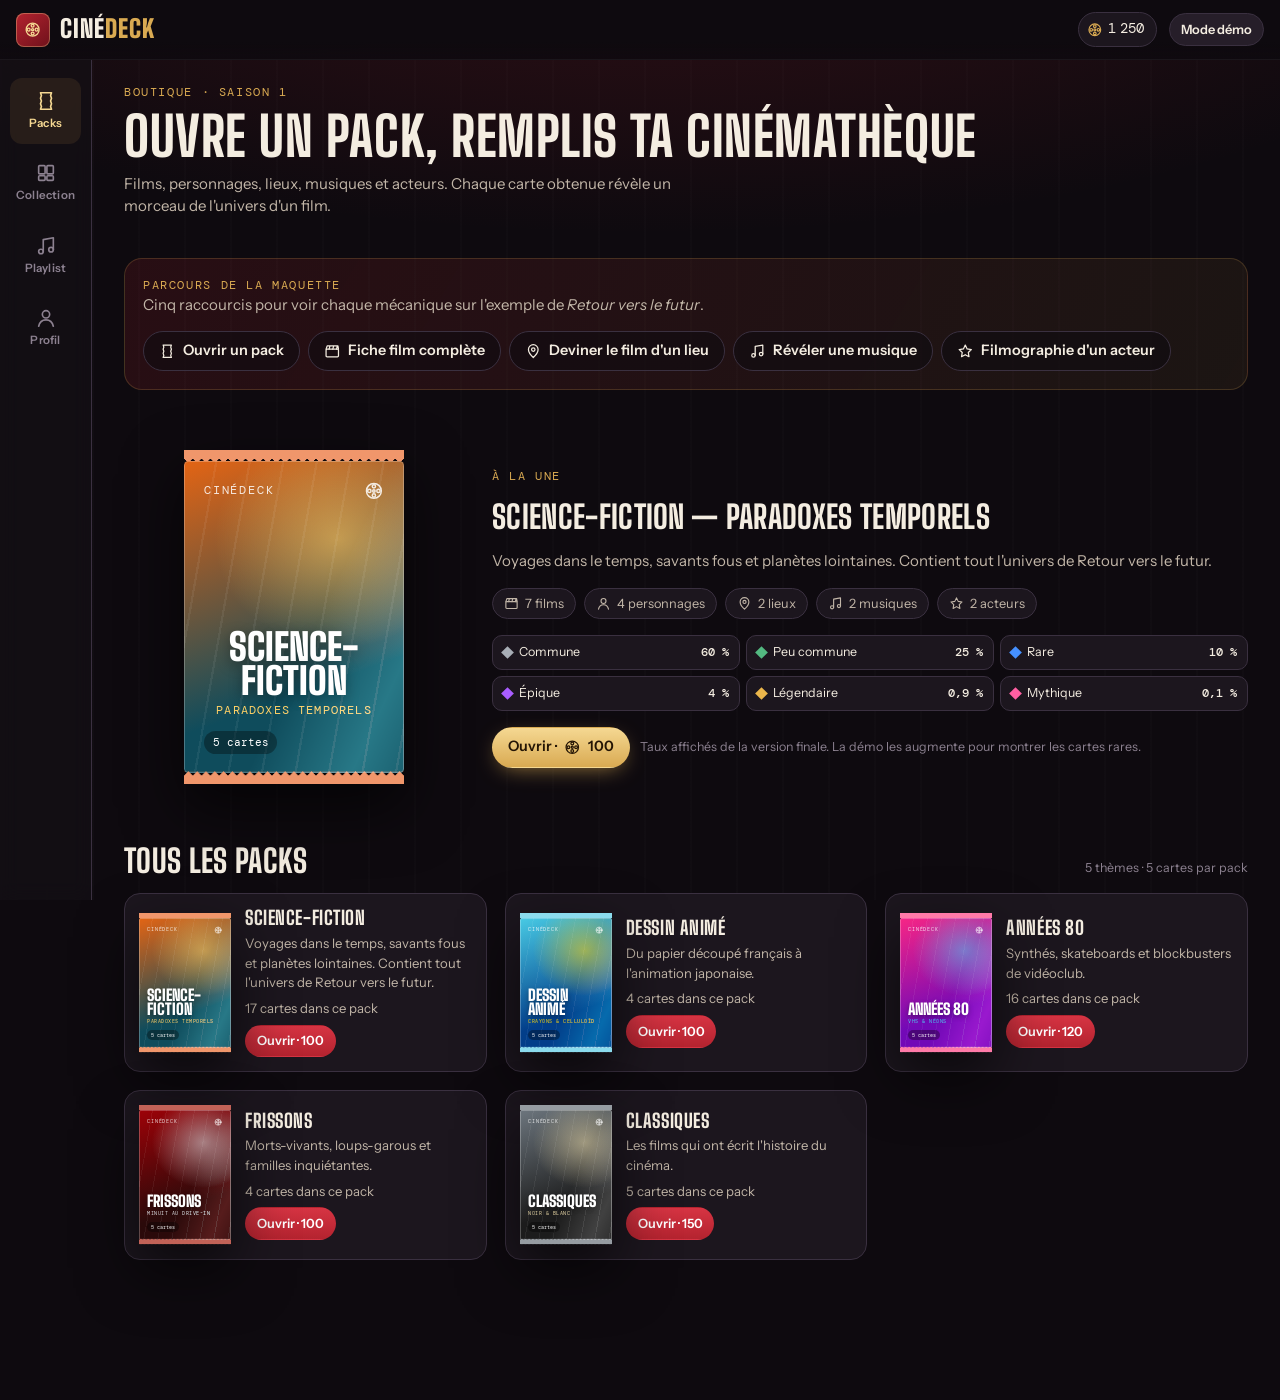
==== cinedeck/index.html @ 7def7ade "Ajoute la maquette CinéDeck (TCG cinéma) Prototype cliquable HTML/CSS/JS sans build dans cinedeck/ :" ====
<!DOCTYPE html>
<html lang="fr">
<head>
<meta charset="utf-8">
<meta name="viewport" content="width=device-width, initial-scale=1, viewport-fit=cover">
<title>CinéDeck</title>
<meta name="description" content="Maquette interactive d'un jeu de cartes à collectionner autour du cinéma.">
<link rel="preconnect" href="https://fonts.googleapis.com">
<link rel="preconnect" href="https://fonts.gstatic.com" crossorigin>
<link rel="stylesheet" href="https://fonts.googleapis.com/css2?family=Big+Shoulders+Display:wght@700;800;900&family=DM+Mono:wght@400;500&family=Instrument+Sans:wght@400;500;600;700&display=swap">
<link rel="stylesheet" href="styles.css">
</head>
<body>
<!--APP-->
<header class="topbar">
  <a class="logo" href="#packs" aria-label="CinéDeck, accueil">
    <span class="logo-mark"><svg class="ico" viewBox="0 0 24 24" aria-hidden="true"><circle cx="12" cy="12" r="9"/><circle cx="12" cy="12" r="1.5"/><circle cx="12" cy="6.5" r="2"/><circle cx="12" cy="17.5" r="2"/><circle cx="6.5" cy="12" r="2"/><circle cx="17.5" cy="12" r="2"/></svg></span>
    <span class="logo-text">Ciné<em>Deck</em></span>
  </a>
  <span class="coins" id="coins" title="Bobines (monnaie fictive)"></span>
  <button class="btn btn-sm" id="demo-open" type="button" aria-haspopup="dialog">Mode démo</button>
</header>

<nav class="nav" id="nav" aria-label="Navigation principale"></nav>

<main class="view" id="view"></main>

<div class="playerbar" id="playerbar" hidden></div>
<div class="sheet" id="sheet" role="dialog" aria-modal="true" aria-label="Détail de la carte" hidden></div>
<div class="stage" id="stage" role="dialog" aria-modal="true" aria-label="Ouverture de pack" hidden></div>
<aside class="demo" id="demo" role="dialog" aria-label="Mode démo" hidden></aside>
<div class="toasts" id="toasts" aria-live="polite"></div>
<!--/APP-->
<script src="data.js"></script>
<script src="app.js"></script>
</body>
</html>
---- cinedeck/styles.css ----
/* Layout: salle obscure — barre haute + navigation (onglets bas sur mobile, rail gauche sur desktop), cartes au format 5:7 */
:root {
  color-scheme: dark;
  /* Salle */
  --bg: #0e0a0f;
  --bg-2: #151016;
  --surface: #1c161e;
  --surface-2: #261e29;
  --line: #3a3040;
  --ink: #f4ede1;
  --ink-2: #c2b6a8;
  --ink-3: #8c8190;
  /* Rideau & laiton */
  --curtain: #b4232f;
  --curtain-2: #6e111b;
  --brass: #d9aa52;
  --brass-2: #f5d892;
  --ok: #5cc98a;
  --bad: #ff6b6b;
  /* Raretés */
  --r-common: #a8aeb6;
  --r-uncommon: #53b981;
  --r-rare: #4590ff;
  --r-epic: #a95dff;
  --r-legendary: #ebb64b;
  --r-mythic: #ff5fa2;
  /* Typo */
  --f-display: 'Big Shoulders Display', 'Arial Narrow', 'Roboto Condensed', sans-serif;
  --f-body: 'Instrument Sans', system-ui, -apple-system, 'Segoe UI', sans-serif;
  --f-mono: 'DM Mono', ui-monospace, 'SFMono-Regular', Menlo, monospace;
  /* Gabarit */
  --top-h: 60px;
  --nav-h: 64px;
  --rail-w: 92px;
  --gutter-l: max(16px, env(safe-area-inset-left, 0px));
  --gutter-r: max(16px, env(safe-area-inset-right, 0px));
}

* { box-sizing: border-box; }
[hidden] { display: none !important; }
html, body { min-height: 100%; }
body {
  margin: 0;
  background:
    radial-gradient(120% 60% at 50% -10%, rgba(180, 35, 47, .22), transparent 60%),
    repeating-linear-gradient(90deg, rgba(255, 255, 255, .012) 0 2px, transparent 2px 46px),
    var(--bg);
  background-attachment: fixed;
  color: var(--ink);
  font-family: var(--f-body);
  font-size: 15px;
  line-height: 1.5;
  -webkit-font-smoothing: antialiased;
}
body::before {
  content: ""; position: fixed; inset: 0 0 auto; height: env(safe-area-inset-top, 0px);
  z-index: 10; background: var(--bg);
}
body.no-scroll { overflow: hidden; }
button, input { font: inherit; color: inherit; }
button { cursor: pointer; }
a { color: var(--brass-2); }
:focus-visible { outline: 2px solid var(--brass); outline-offset: 3px; border-radius: 4px; }
h1, h2, h3 { font-family: var(--f-display); font-weight: 800; letter-spacing: .01em; line-height: 1.02; text-wrap: balance; margin: 0; text-transform: uppercase; }
h1 { font-size: clamp(2.1rem, 6vw, 3.4rem); }
h2 { font-size: clamp(1.5rem, 3.6vw, 2rem); }
h3 { font-size: 1.25rem; letter-spacing: .03em; }
p { margin: 0; }
.ico { width: 1.15em; height: 1.15em; fill: none; stroke: currentColor; stroke-width: 1.8; stroke-linecap: round; stroke-linejoin: round; flex: none; }
.eyebrow { font-family: var(--f-mono); font-size: .72rem; letter-spacing: .14em; text-transform: uppercase; color: var(--brass); }
.muted { color: var(--ink-2); }
.fine { font-size: .78rem; color: var(--ink-3); }
.sr-only { position: absolute; width: 1px; height: 1px; overflow: hidden; clip: rect(0 0 0 0); white-space: nowrap; }

/* ───────── Boutons ───────── */
.btn {
  display: inline-flex; align-items: center; justify-content: center; gap: .5em;
  border: 1px solid var(--line); background: var(--surface-2); color: var(--ink);
  padding: .6em 1.05em; border-radius: 999px; font-weight: 600; font-size: .9rem;
  text-decoration: none; transition: background .2s, border-color .2s, transform .15s;
}
.btn:hover { border-color: var(--ink-3); }
.btn:active { transform: scale(.97); }
.btn-primary {
  background: linear-gradient(180deg, var(--brass-2), var(--brass)); color: #241505; border-color: transparent;
  box-shadow: 0 6px 22px -8px rgba(217, 170, 82, .8);
}
.btn-primary:hover { border-color: transparent; filter: brightness(1.06); }
.btn-red { background: linear-gradient(180deg, #d63443, var(--curtain)); border-color: transparent; color: #fff; }
.btn-ghost { background: transparent; }
.btn-sm { font-size: .8rem; padding: .45em .85em; }
.btn[disabled] { opacity: .45; cursor: not-allowed; }
.icon-btn {
  width: 40px; height: 40px; border-radius: 50%; display: inline-grid; place-items: center;
  border: 1px solid var(--line); background: var(--surface); color: var(--ink);
}

/* ───────── Barre haute ───────── */
.topbar {
  position: sticky; top: env(safe-area-inset-top, 0px); z-index: 20;
  height: var(--top-h); display: flex; align-items: center; gap: 12px;
  padding-left: var(--gutter-l); padding-right: var(--gutter-r);
  background: linear-gradient(180deg, var(--bg) 70%, rgba(14, 10, 15, .85));
  border-bottom: 1px solid rgba(255, 255, 255, .05);
  backdrop-filter: blur(8px);
}
.logo { display: flex; align-items: center; gap: 10px; text-decoration: none; color: var(--ink); margin-right: auto; }
.logo-mark {
  width: 34px; height: 34px; border-radius: 8px; display: grid; place-items: center;
  background: linear-gradient(140deg, var(--curtain), var(--curtain-2)); color: var(--brass-2);
  box-shadow: inset 0 0 0 1px rgba(245, 216, 146, .35);
}
.logo-text { font-family: var(--f-display); font-weight: 900; font-size: 1.55rem; letter-spacing: .04em; text-transform: uppercase; line-height: 1; }
.logo-text em { font-style: normal; color: var(--brass); }
.coins {
  display: inline-flex; align-items: center; gap: 6px; padding: 6px 12px 6px 8px; border-radius: 999px;
  background: var(--surface); border: 1px solid var(--line); font-family: var(--f-mono); font-size: .85rem;
  font-variant-numeric: tabular-nums;
}
.coins .ico { color: var(--brass); }

/* ───────── Navigation ───────── */
.nav {
  position: fixed; z-index: 25; left: 0; right: 0; bottom: 0;
  display: flex; justify-content: space-around;
  padding: 6px var(--gutter-r) calc(6px + env(safe-area-inset-bottom, 0px)) var(--gutter-l);
  background: rgba(21, 16, 22, .94); border-top: 1px solid var(--line); backdrop-filter: blur(10px);
}
.nav a {
  flex: 1; max-width: 120px; display: flex; flex-direction: column; align-items: center; gap: 3px;
  padding: 6px 4px; border-radius: 12px; text-decoration: none; color: var(--ink-3);
  font-size: .72rem; font-weight: 600; letter-spacing: .02em;
}
.nav a .ico { width: 22px; height: 22px; }
.nav a[aria-current="page"] { color: var(--brass-2); background: rgba(217, 170, 82, .1); }

/* ───────── Vue principale ───────── */
.view {
  padding-left: var(--gutter-l); padding-right: var(--gutter-r);
  padding-block: 24px calc(var(--nav-h) + 110px + env(safe-area-inset-bottom, 0px));
  max-width: 1240px; margin: 0 auto;
  display: flex; flex-direction: column; gap: 40px;
}
.screen-head { display: flex; flex-direction: column; gap: 8px; }
.screen-head p.lead { color: var(--ink-2); max-width: 60ch; }
.section { display: flex; flex-direction: column; gap: 16px; }
.section-head { display: flex; align-items: end; justify-content: space-between; gap: 12px; flex-wrap: wrap; }

@media (min-width: 900px) {
  .nav {
    top: calc(var(--top-h) + env(safe-area-inset-top, 0px)); bottom: 0; right: auto; width: var(--rail-w);
    flex-direction: column; justify-content: flex-start; gap: 6px; padding: 18px 10px;
    border-top: 0; border-right: 1px solid var(--line); background: rgba(21, 16, 22, .7);
  }
  .nav a { flex: none; max-width: none; padding: 12px 4px; }
  .view, .playerbar { margin-left: calc(var(--rail-w) + 0px); }
  .view { padding-left: max(32px, env(safe-area-inset-left, 0px)); padding-right: max(32px, env(safe-area-inset-right, 0px)); padding-bottom: 140px; }
  .view { max-width: calc(1240px + var(--rail-w)); margin-right: auto; }
}

/* ───────── Carte TCG ───────── */
.card {
  --rc: var(--r-common);
  --a1: #444; --a2: #111; --a3: #888;
  position: relative; display: block; width: 100%; aspect-ratio: 5 / 7; max-width: 100%;
  container-type: inline-size;
  padding: 0; border: 0; border-radius: 7% / 5%; text-align: left; color: var(--ink); font-family: var(--f-body);
  background:
    linear-gradient(150deg, color-mix(in oklab, var(--rc) 70%, white) 0%, var(--rc) 28%, color-mix(in oklab, var(--rc) 50%, black) 62%, color-mix(in oklab, var(--rc) 85%, white) 100%);
  box-shadow: 0 1px 0 rgba(255, 255, 255, .25) inset, 0 14px 30px -14px rgba(0, 0, 0, .9);
  transition: transform .25s cubic-bezier(.2, .8, .2, 1), box-shadow .25s;
  transform-style: preserve-3d;
  -webkit-tap-highlight-color: transparent;
}
button.card:hover { transform: translateY(-4px) rotate(-.6deg); box-shadow: 0 1px 0 rgba(255, 255, 255, .25) inset, 0 22px 40px -16px color-mix(in oklab, var(--rc) 55%, black); }
.r-common { --rc: var(--r-common); }
.r-uncommon { --rc: var(--r-uncommon); }
.r-rare { --rc: var(--r-rare); }
.r-epic { --rc: var(--r-epic); }
.r-legendary { --rc: var(--r-legendary); }
.r-mythic { --rc: var(--r-mythic); }

.card-frame {
  position: absolute; inset: 3cqi; border-radius: 4cqi; overflow: hidden;
  display: flex; flex-direction: column;
  background: linear-gradient(180deg, #1a141c, #0f0b10);
  box-shadow: inset 0 0 0 1px rgba(0, 0, 0, .6);
}
.card-top { display: flex; align-items: center; justify-content: space-between; gap: 2cqi; padding: 3.6cqi 4.5cqi 3cqi; }
.card-type {
  display: inline-flex; align-items: center; gap: 1.6cqi; font-family: var(--f-mono); font-size: 5.2cqi;
  text-transform: uppercase; letter-spacing: .1em; color: var(--ink-2);
}
.card-type .ico { width: 6.6cqi; height: 6.6cqi; color: var(--rc); }
.gems { display: inline-flex; gap: 1.2cqi; }
.gems i { width: 3.2cqi; height: 3.2cqi; transform: rotate(45deg); background: var(--rc); box-shadow: 0 0 2cqi color-mix(in oklab, var(--rc) 70%, transparent); }
.r-mythic .gems i { background: conic-gradient(from 0deg, #ff5fa2, #ffd166, #5cf2c4, #6aa6ff, #c77dff, #ff5fa2); }
.card-art {
  position: relative; flex: 1; min-height: 0; margin: 0 3.4cqi; border-radius: 2.6cqi; overflow: hidden;
  background:
    radial-gradient(90% 70% at 72% 18%, color-mix(in oklab, var(--a3) 65%, transparent), transparent 60%),
    linear-gradient(165deg, var(--a1), var(--a2) 78%);
  box-shadow: inset 0 0 0 1px rgba(255, 255, 255, .12), inset 0 -20cqi 18cqi -10cqi rgba(0, 0, 0, .55);
}
.card-name {
  font-family: var(--f-display); font-weight: 800; text-transform: uppercase; letter-spacing: .01em;
  font-size: 9.6cqi; line-height: .98; padding: 3.6cqi 4.5cqi 0;
  display: -webkit-box; -webkit-line-clamp: 2; -webkit-box-orient: vertical; overflow: hidden; text-wrap: balance;
}
.card-sub { font-size: 5cqi; color: var(--ink-2); padding: 1.2cqi 4.5cqi 0; white-space: nowrap; overflow: hidden; text-overflow: ellipsis; }
.card-foot {
  display: flex; justify-content: space-between; gap: 2cqi; margin-top: 2.6cqi; padding: 2.4cqi 4.5cqi 3.4cqi;
  border-top: 1px solid rgba(255, 255, 255, .08);
  font-family: var(--f-mono); font-size: 4.3cqi; color: var(--ink-3); letter-spacing: .06em; text-transform: uppercase;
}
.card-foot b { color: var(--rc); font-weight: 500; }

/* Motifs d'illustration (générés, sans visuel sous droits) */
.card-art > * { position: absolute; }
.art-film .sun { left: 50%; top: 58%; width: 62cqi; height: 62cqi; transform: translate(-50%, -50%); border-radius: 50%;
  background: repeating-linear-gradient(180deg, var(--a3) 0 5cqi, transparent 5cqi 6.6cqi), var(--a3);
  -webkit-mask: linear-gradient(180deg, #000 45%, transparent 46%, transparent 50%, #000 51%, #000 60%, transparent 61%, transparent 65%, #000 66%);
          mask: linear-gradient(180deg, #000 45%, transparent 46%, transparent 50%, #000 51%, #000 60%, transparent 61%, transparent 65%, #000 66%);
  opacity: .9; filter: drop-shadow(0 0 6cqi var(--a3)); }
.art-film .grid { left: -20%; right: -20%; bottom: 0; height: 36%;
  background: repeating-linear-gradient(90deg, color-mix(in oklab, var(--a3) 70%, transparent) 0 .5cqi, transparent .5cqi 9cqi),
              repeating-linear-gradient(180deg, color-mix(in oklab, var(--a3) 70%, transparent) 0 .5cqi, transparent .5cqi 5cqi),
              linear-gradient(180deg, color-mix(in oklab, var(--a2) 60%, black), var(--a2));
  transform: perspective(40cqi) rotateX(55deg); transform-origin: bottom; }
.art-year { left: 4cqi; top: 3cqi; font-family: var(--f-display); font-weight: 900; font-size: 15cqi; line-height: 1;
  color: transparent; -webkit-text-stroke: .5cqi rgba(255, 255, 255, .7); letter-spacing: .04em; }
.art-character .sil { left: 50%; bottom: -2%; width: 86%; transform: translateX(-50%); fill: color-mix(in oklab, var(--a2) 70%, black); filter: drop-shadow(0 0 4cqi color-mix(in oklab, var(--a1) 80%, transparent)); }
.art-initials { left: 4cqi; top: 2cqi; font-family: var(--f-display); font-weight: 900; font-size: 22cqi; line-height: 1; color: color-mix(in oklab, var(--a3) 85%, transparent); letter-spacing: -.02em; }
.art-location .moon { right: 9cqi; top: 9cqi; width: 18cqi; height: 18cqi; border-radius: 50%; background: var(--a3); box-shadow: 0 0 10cqi var(--a3); }
.art-location .skyline { left: 0; right: 0; bottom: 0; height: 58%; background: color-mix(in oklab, var(--a2) 80%, black);
  clip-path: polygon(0 100%, 0 62%, 9% 62%, 9% 48%, 17% 48%, 17% 66%, 26% 66%, 26% 40%, 31% 40%, 31% 30%, 36% 18%, 41% 30%, 41% 40%, 46% 40%, 46% 58%, 55% 58%, 55% 44%, 66% 44%, 66% 64%, 74% 64%, 74% 52%, 84% 52%, 84% 70%, 92% 70%, 92% 56%, 100% 56%, 100% 100%); }
.art-location .skyline::after { content: ""; position: absolute; left: 33.5%; top: 28%; width: 5cqi; height: 5cqi; border-radius: 50%; background: var(--a3); box-shadow: 0 0 4cqi var(--a3); }
.art-coords { left: 4cqi; top: 3.5cqi; font-family: var(--f-mono); font-size: 4.2cqi; letter-spacing: .08em; color: rgba(255, 255, 255, .78); }
.art-music .vinyl { left: 50%; top: 52%; width: 76cqi; height: 76cqi; transform: translate(-50%, -50%); border-radius: 50%;
  background: radial-gradient(circle, var(--a3) 0 16%, #111 16.5% 18%, transparent 18.5%),
              repeating-radial-gradient(circle, #121014 0 1.1cqi, #1f1b22 1.2cqi 1.6cqi);
  box-shadow: 0 0 0 1cqi rgba(0, 0, 0, .5), 0 4cqi 12cqi rgba(0, 0, 0, .6); }
.art-music .vinyl::after { content: ""; position: absolute; inset: 0; border-radius: 50%; background: conic-gradient(from 20deg, transparent 0 10%, rgba(255, 255, 255, .16) 14%, transparent 20% 60%, rgba(255, 255, 255, .1) 64%, transparent 70%); }
.is-playing .art-music .vinyl, .vinyl.spin { animation: spin 3.2s linear infinite; }
.art-actor .spot { left: 50%; top: -10%; width: 120%; height: 120%; transform: translateX(-50%);
  background: conic-gradient(from 160deg at 50% 0%, transparent 0 8deg, color-mix(in oklab, var(--a3) 45%, transparent) 14deg 26deg, transparent 32deg); filter: blur(1cqi); }
.art-actor .art-initials { left: auto; right: 4cqi; top: auto; bottom: 1cqi; font-size: 30cqi; }
.art-actor .star { left: 6cqi; bottom: 7cqi; width: 22cqi; height: 22cqi; color: var(--a3); fill: var(--a3); stroke: none; filter: drop-shadow(0 0 4cqi var(--a3)); }

/* Effets de rareté */
.holo { position: absolute; inset: 0; border-radius: inherit; pointer-events: none; mix-blend-mode: color-dodge; opacity: 0; transition: opacity .3s; }
.r-rare .holo { opacity: .35; background: linear-gradient(115deg, transparent 35%, rgba(255, 255, 255, .45) calc(var(--mx, 50%) - 5%), transparent 65%); }
.r-epic .holo { opacity: .5; background: linear-gradient(115deg, transparent 30%, rgba(214, 170, 255, .7) 48%, transparent 64%); background-size: 260% 100%; animation: sweep 4.5s ease-in-out infinite; }
.r-legendary .holo {
  opacity: .55;
  background:
    radial-gradient(circle at var(--mx, 30%) var(--my, 20%), rgba(255, 240, 200, .75), transparent 38%),
    linear-gradient(115deg, transparent 30%, rgba(255, 215, 120, .65) 48%, transparent 62%);
  background-size: 100% 100%, 260% 100%; animation: sweep 5s ease-in-out infinite;
}
.r-mythic .holo {
  opacity: .55;
  background:
    repeating-linear-gradient(120deg, #ff5fa2 0%, #ffd166 8%, #5cf2c4 16%, #6aa6ff 24%, #c77dff 32%, #ff5fa2 40%),
    radial-gradient(circle at var(--mx, 50%) var(--my, 50%), rgba(255, 255, 255, .7), transparent 45%);
  background-size: 300% 300%, 100% 100%; background-blend-mode: overlay;
  animation: prism 6s linear infinite;
}
.r-mythic { background: conic-gradient(from var(--ang, 0deg), #ff5fa2, #ffd166, #5cf2c4, #6aa6ff, #c77dff, #ff5fa2); animation: ang 6s linear infinite; }
@property --ang { syntax: '<angle>'; initial-value: 0deg; inherits: false; }
@keyframes ang { to { --ang: 360deg; } }
@keyframes sweep { 0%, 100% { background-position: 0 0, 100% 0; } 50% { background-position: 0 0, 0% 0; } }
@keyframes prism { to { background-position: 300% 300%, 0 0; } }
@keyframes spin { to { transform: translate(-50%, -50%) rotate(360deg); } }

/* États : découverte (grisée) */
.card.is-discovered { filter: grayscale(1) brightness(.72) contrast(.95); }
.card.is-discovered .holo { display: none; }
.card .badge-disc, .card .badge-new {
  position: absolute; left: 50%; top: -2.5cqi; transform: translateX(-50%); z-index: 2;
  font-family: var(--f-mono); font-size: 4.6cqi; letter-spacing: .1em; text-transform: uppercase; white-space: nowrap;
  padding: 1cqi 3cqi; border-radius: 99px; background: #e9e3da; color: #1a1418; filter: none;
}
.card .badge-new { background: var(--curtain); color: #fff; animation: pop .5s cubic-bezier(.2, 1.6, .4, 1) both; }

/* États : inconnue (noire) */
.card.is-unknown {
  background: linear-gradient(160deg, #19141b, #0a080b);
  box-shadow: inset 0 0 0 1px rgba(255, 255, 255, .07), 0 10px 24px -14px #000;
  display: grid; place-items: center; align-content: center; gap: 2cqi; color: var(--ink-3);
}
.card.is-unknown::before { content: ""; position: absolute; inset: 3cqi; border-radius: 4cqi; border: 1px dashed rgba(255, 255, 255, .1); }
.unk-ico .ico { width: 16cqi; height: 16cqi; opacity: .45; }
.unk-q { font-family: var(--f-display); font-weight: 900; font-size: 34cqi; line-height: .8; color: #2b232e; text-shadow: 0 1px 0 rgba(255, 255, 255, .05); }
.unk-label { font-family: var(--f-mono); font-size: 5.4cqi; letter-spacing: .14em; text-transform: uppercase; }
.unk-hint { font-family: var(--f-mono); font-size: 5cqi; color: var(--ink-2); }
button.card.is-unknown:hover { transform: none; }

/* Dos de carte */
.card-back {
  position: absolute; inset: 0; border-radius: 7% / 5%; overflow: hidden;
  background:
    radial-gradient(circle at 50% 50%, transparent 0 24cqi, rgba(0, 0, 0, .35) 24.5cqi 25cqi, transparent 25.5cqi),
    repeating-linear-gradient(90deg, rgba(0, 0, 0, .28) 0 3cqi, rgba(255, 255, 255, .04) 4cqi 7cqi, rgba(0, 0, 0, .2) 8cqi 10cqi),
    linear-gradient(180deg, #c0303c, var(--curtain-2));
  box-shadow: inset 0 0 0 3cqi var(--brass), inset 0 0 0 4cqi #3b0910, 0 14px 30px -14px #000;
  display: grid; place-items: center;
}
.card-back .back-logo { display: grid; place-items: center; gap: 2cqi; color: var(--brass-2); text-align: center; }
.card-back .back-logo .ico { width: 30cqi; height: 30cqi; stroke-width: 1.2; }
.card-back .back-logo span { font-family: var(--f-display); font-weight: 900; font-size: 11cqi; letter-spacing: .08em; text-transform: uppercase; }

.shake { animation: shake .45s; }
@keyframes shake { 20%, 60% { transform: translateX(-6px); } 40%, 80% { transform: translateX(6px); } }
@keyframes pop { from { transform: translateX(-50%) scale(.3); opacity: 0; } }

/* ───────── Grilles ───────── */
.card-grid { display: grid; grid-template-columns: repeat(auto-fill, minmax(min(150px, 42vw), 1fr)); gap: 18px; }
.mini-grid { display: grid; grid-template-columns: repeat(auto-fill, minmax(100px, 1fr)); gap: 12px; }
.mini-grid figure { margin: 0; display: grid; gap: 6px; }
.mini-grid figcaption { font-family: var(--f-mono); font-size: .68rem; color: var(--ink-3); text-align: center; letter-spacing: .06em; }

/* ───────── Packs ───────── */
.tour {
  display: grid; gap: 14px; padding: 18px; border-radius: 18px;
  background: linear-gradient(120deg, rgba(180, 35, 47, .16), rgba(217, 170, 82, .07));
  border: 1px solid rgba(217, 170, 82, .2);
}
.tour-row { display: flex; flex-wrap: wrap; gap: 8px; }
.tour-row .btn { background: rgba(14, 10, 15, .6); }

.featured { display: grid; grid-template-columns: 1fr; gap: 28px; align-items: center; }
.featured-pack { display: grid; place-items: center; padding: 20px 0; }
.featured-pack .pack { width: min(220px, 56vw); }
.featured-info { display: grid; gap: 16px; min-width: 0; }
.featured-info .actions { display: flex; flex-wrap: wrap; gap: 10px; align-items: center; }
@media (min-width: 760px) { .featured { grid-template-columns: minmax(240px, 340px) 1fr; } }

.odds { display: grid; grid-template-columns: repeat(3, minmax(0, 1fr)); gap: 6px; }
.odds div { display: flex; align-items: center; justify-content: space-between; gap: 6px; padding: 7px 10px; border-radius: 10px; background: var(--surface); font-size: .78rem; border: 1px solid var(--line); }
.odds b { font-family: var(--f-mono); font-weight: 500; font-variant-numeric: tabular-nums; }
.dot { width: 9px; height: 9px; transform: rotate(45deg); background: var(--rc); flex: none; display: inline-block; }
.odds span { display: inline-flex; align-items: center; gap: 7px; }
@media (max-width: 480px) { .odds { grid-template-columns: repeat(2, minmax(0, 1fr)); } }
.contents { display: flex; flex-wrap: wrap; gap: 8px; }
.chip {
  display: inline-flex; align-items: center; gap: 6px; padding: 5px 11px; border-radius: 999px;
  background: var(--surface); border: 1px solid var(--line); font-size: .8rem; color: var(--ink-2); white-space: nowrap;
}
.chip .ico { width: 15px; height: 15px; }
button.chip[aria-pressed="true"] { background: var(--ink); color: var(--bg); border-color: var(--ink); }

.pack {
  --p1: #333; --p2: #777; --p3: #eee;
  position: relative; aspect-ratio: 5 / 7.6; width: 100%; container-type: inline-size;
  filter: drop-shadow(0 24px 30px rgba(0, 0, 0, .65));
  transition: transform .35s cubic-bezier(.2, .8, .2, 1);
}
.pack-body {
  position: absolute; inset: 5cqi 0; overflow: hidden; border-radius: 2cqi;
  background:
    radial-gradient(80% 50% at 70% 25%, color-mix(in oklab, var(--p3) 55%, transparent), transparent 70%),
    linear-gradient(160deg, var(--p2), var(--p1) 70%);
  display: flex; flex-direction: column; justify-content: flex-end; gap: 2cqi; padding: 9cqi;
  box-shadow: inset 0 0 0 1px rgba(255, 255, 255, .25);
}
.pack-body::before { content: ""; position: absolute; inset: 0; background: repeating-linear-gradient(100deg, transparent 0 14cqi, rgba(255, 255, 255, .06) 14cqi 15cqi); }
.pack-brand { position: absolute; top: 9cqi; left: 9cqi; right: 9cqi; display: flex; justify-content: space-between; align-items: center; font-family: var(--f-mono); font-size: 5.4cqi; letter-spacing: .16em; text-transform: uppercase; color: rgba(255, 255, 255, .85); }
.pack-brand .ico { width: 9cqi; height: 9cqi; }
.pack-name { position: relative; font-family: var(--f-display); font-weight: 900; text-transform: uppercase; font-size: 17cqi; line-height: .9; color: #fff; text-shadow: 0 2cqi 6cqi rgba(0, 0, 0, .4); text-wrap: balance; }
.pack-ed { position: relative; font-family: var(--f-mono); font-size: 5.4cqi; letter-spacing: .1em; text-transform: uppercase; color: var(--p3); }
.pack-count { position: relative; margin-top: 3cqi; align-self: flex-start; font-family: var(--f-mono); font-size: 5cqi; padding: 1.5cqi 4cqi; border-radius: 99px; background: rgba(0, 0, 0, .35); color: #fff; }
.pack-crimp { position: absolute; left: 0; right: 0; height: 6cqi; background: color-mix(in oklab, var(--p2) 70%, white);
  -webkit-mask: conic-gradient(from -45deg at bottom, #000 90deg, transparent 0) 0 0 / 4cqi 100%;
          mask: conic-gradient(from -45deg at bottom, #000 90deg, transparent 0) 0 0 / 4cqi 100%; }
.pack-crimp.top { top: 0; }
.pack-crimp.bottom { bottom: 0; transform: scaleY(-1); }
.pack-foil { position: absolute; inset: 5cqi 0; border-radius: 2cqi; pointer-events: none; mix-blend-mode: soft-light;
  background: linear-gradient(115deg, transparent 30%, rgba(255, 255, 255, .7) 45%, transparent 60%); background-size: 250% 100%; animation: sweep 5s ease-in-out infinite; }
.pack-tile:hover .pack, .featured-pack:hover .pack { transform: rotate(-3deg) translateY(-6px); }

.pack-grid { display: grid; grid-template-columns: repeat(auto-fill, minmax(min(320px, 100%), 1fr)); gap: 18px; }
.pack-tile {
  display: grid; grid-template-columns: 92px 1fr; gap: 14px; align-items: center; padding: 14px; border-radius: 16px;
  background: var(--surface); border: 1px solid var(--line);
}
.pack-tile .pack { width: 92px; }
.pack-tile .info { display: grid; gap: 6px; min-width: 0; }
.pack-tile h3 { font-size: 1.2rem; }
.pack-tile p { font-size: .82rem; color: var(--ink-2); }

/* ───────── Collection ───────── */
.progress { display: grid; gap: 8px; }
.progress-bar { height: 8px; border-radius: 99px; background: var(--surface-2); overflow: hidden; }
.progress-bar span { display: block; height: 100%; background: linear-gradient(90deg, var(--curtain), var(--brass)); border-radius: inherit; }
.progress-meta { display: flex; justify-content: space-between; gap: 10px; font-family: var(--f-mono); font-size: .8rem; color: var(--ink-2); font-variant-numeric: tabular-nums; flex-wrap: wrap; }
.filters { display: grid; gap: 10px; }
.filter-row { display: flex; gap: 8px; overflow-x: auto; padding-bottom: 4px; scrollbar-width: none; }
.filter-row::-webkit-scrollbar { display: none; }
.filter-row .chip .count { font-family: var(--f-mono); font-size: .72rem; opacity: .7; }
.type-section { display: grid; gap: 14px; }
.type-section h2 { display: flex; align-items: center; gap: 10px; font-size: 1.5rem; }
.type-section h2 small { font-family: var(--f-mono); font-weight: 400; font-size: .8rem; color: var(--ink-3); letter-spacing: .04em; text-transform: none; }
.legend { display: flex; flex-wrap: wrap; gap: 14px; font-size: .78rem; color: var(--ink-2); }
.legend span { display: inline-flex; align-items: center; gap: 6px; }
.legend i { width: 12px; height: 16px; border-radius: 3px; display: inline-block; }

/* ───────── Fiche détaillée ───────── */
.sheet {
  position: fixed; inset: 0; z-index: 50; overflow-y: auto; overscroll-behavior: contain;
  background: rgba(8, 6, 9, .82); backdrop-filter: blur(14px);
  padding: calc(12px + env(safe-area-inset-top, 0px)) var(--gutter-r) calc(28px + env(safe-area-inset-bottom, 0px)) var(--gutter-l);
  animation: fade .3s ease both;
}
.sheet.closing { animation: fade .22s ease reverse both; }
@keyframes fade { from { opacity: 0; } }
.sheet-panel { max-width: 1060px; margin: 0 auto; display: grid; gap: 22px; }
.sheet-bar { display: flex; align-items: center; justify-content: space-between; gap: 10px; position: sticky; top: 0; z-index: 3; padding-block: 4px; }
.sheet-layout { display: grid; gap: 28px; }
.sh-hero { display: grid; justify-items: center; gap: 12px; perspective: 1100px; }
.sh-hero .card { width: min(260px, 64vw); }
.sh-hero .card:hover { transform: none; }
.sh-hero .hint { font-size: .75rem; color: var(--ink-3); font-family: var(--f-mono); letter-spacing: .06em; }
.sh-body { display: grid; gap: 26px; min-width: 0; animation: rise .5s .25s cubic-bezier(.2, .8, .2, 1) both; }
@keyframes rise { from { opacity: 0; transform: translateY(14px); } }
@media (min-width: 860px) {
  .sheet-layout { grid-template-columns: 320px minmax(0, 1fr); align-items: start; gap: 44px; }
  .sh-hero { position: sticky; top: 64px; }
  .sh-hero .card { width: 300px; }
}
.sh-head { display: grid; gap: 10px; }
.sh-head h2 { font-size: clamp(2.2rem, 6vw, 3.6rem); }
.sh-head .orig { color: var(--ink-2); font-style: italic; }
.meta { display: flex; flex-wrap: wrap; gap: 8px; }
.sh-block { display: grid; gap: 12px; }
.sh-block > p { max-width: 65ch; color: var(--ink-2); }
.sh-block h3 { display: flex; align-items: center; gap: 10px; }
.sh-block h3 small { font-family: var(--f-mono); font-size: .72rem; color: var(--ink-3); font-weight: 400; letter-spacing: .06em; text-transform: none; }
.facts { display: grid; grid-template-columns: repeat(auto-fit, minmax(min(180px, 100%), 1fr)); gap: 10px; margin: 0; }
.facts div { padding: 12px 14px; border-radius: 12px; background: var(--surface); border: 1px solid var(--line); min-width: 0; }
.facts dt { font-family: var(--f-mono); font-size: .68rem; letter-spacing: .12em; text-transform: uppercase; color: var(--ink-3); }
.facts dd { margin: 4px 0 0; font-weight: 600; }

.trailer {
  position: relative; display: grid; place-items: center; aspect-ratio: 16 / 9; width: 100%; border-radius: 16px; overflow: hidden; text-decoration: none; color: #fff;
  background:
    linear-gradient(180deg, transparent 50%, rgba(0, 0, 0, .75)),
    radial-gradient(70% 90% at 70% 20%, color-mix(in oklab, var(--a3) 60%, transparent), transparent 60%),
    linear-gradient(160deg, var(--a1), var(--a2));
  box-shadow: inset 0 0 0 1px rgba(255, 255, 255, .1);
}
.trailer::before { content: ""; position: absolute; inset: 0; background: repeating-linear-gradient(0deg, rgba(0, 0, 0, .18) 0 2px, transparent 2px 4px); }
.trailer .play { position: relative; width: 74px; height: 74px; border-radius: 50%; display: grid; place-items: center; background: rgba(255, 255, 255, .92); color: #120c13; transition: transform .2s; box-shadow: 0 0 0 10px rgba(255, 255, 255, .15); }
.trailer:hover .play { transform: scale(1.08); }
.trailer .play .ico { width: 30px; height: 30px; margin-left: 4px; }
.trailer .cap { position: absolute; left: 16px; right: 16px; bottom: 12px; display: flex; justify-content: space-between; gap: 8px; font-family: var(--f-mono); font-size: .74rem; letter-spacing: .06em; flex-wrap: wrap; }
.trailer .cap span:first-child { font-family: var(--f-display); font-size: 1.3rem; font-weight: 800; letter-spacing: .02em; text-transform: uppercase; }

.streams { display: flex; flex-wrap: wrap; gap: 10px; }
.stream {
  display: grid; gap: 2px; padding: 10px 14px; min-width: 128px; border-radius: 12px; text-decoration: none; color: var(--ink);
  background: var(--surface); border: 1px solid var(--line); transition: border-color .2s, transform .2s;
}
.stream:hover { border-color: var(--brass); transform: translateY(-2px); }
.stream b { font-size: .95rem; display: flex; align-items: center; gap: 6px; justify-content: space-between; }
.stream b .ico { width: 14px; height: 14px; color: var(--ink-3); }
.stream span { font-size: .74rem; color: var(--ink-3); }

.tmdb { display: grid; grid-template-columns: auto 1fr; gap: 18px; align-items: center; padding: 16px; border-radius: 16px; background: var(--surface); border: 1px solid var(--line); }
.ring { --v: 80; width: 84px; height: 84px; border-radius: 50%; display: grid; place-items: center; background: conic-gradient(var(--ok) calc(var(--v) * 1%), var(--surface-2) 0); position: relative; }
.ring::before { content: ""; position: absolute; inset: 7px; border-radius: 50%; background: var(--bg-2); }
.ring b { position: relative; font-family: var(--f-display); font-size: 1.9rem; font-weight: 900; line-height: 1; }
.ring b sup { font-size: .45em; }
.reviews { display: grid; gap: 10px; grid-column: 1 / -1; }
.review { display: grid; gap: 4px; padding: 12px 14px; border-radius: 12px; background: var(--bg-2); border-left: 3px solid var(--brass); }
.review header { display: flex; justify-content: space-between; gap: 8px; font-size: .78rem; color: var(--ink-3); font-family: var(--f-mono); }
.review header b { color: var(--brass-2); font-weight: 500; }
.review p { font-size: .9rem; color: var(--ink-2); }

.universe { display: grid; gap: 22px; }
.uni-group { display: grid; gap: 10px; }
.uni-group h4 { margin: 0; display: flex; justify-content: space-between; align-items: center; gap: 8px; font-family: var(--f-mono); font-weight: 500; font-size: .74rem; letter-spacing: .14em; text-transform: uppercase; color: var(--ink-2); }
.uni-group h4 span { display: inline-flex; align-items: center; gap: 8px; }
.uni-group h4 em { font-style: normal; color: var(--ink-3); font-variant-numeric: tabular-nums; }

/* Devinette */
.guess { display: grid; grid-template-columns: 110px minmax(0, 1fr); gap: 18px; align-items: start; padding: 16px; border-radius: 16px; background: var(--surface); border: 1px solid var(--line); }
.guess form { display: grid; gap: 10px; min-width: 0; }
.guess label { font-weight: 600; }
.guess .field { display: flex; gap: 8px; flex-wrap: wrap; }
.guess input { flex: 1 1 160px; min-width: 0; padding: 10px 14px; border-radius: 999px; border: 1px solid var(--line); background: var(--bg-2); outline: none; }
.guess input:focus { border-color: var(--brass); }
.guess .msg { min-height: 1.4em; font-size: .86rem; }
.guess .msg.bad { color: var(--bad); }
.guess .msg.ok { color: var(--ok); }
.hints { display: grid; gap: 6px; margin: 0; padding: 0; list-style: none; }
.hints li { font-size: .82rem; color: var(--ink-2); padding: 7px 10px; border-radius: 8px; background: var(--bg-2); border: 1px dashed var(--line); }
.hints li::before { content: "Indice · "; font-family: var(--f-mono); font-size: .7rem; letter-spacing: .08em; color: var(--brass); }
.found { display: grid; grid-template-columns: 110px minmax(0, 1fr); gap: 18px; align-items: center; padding: 16px; border-radius: 16px; background: linear-gradient(120deg, rgba(92, 201, 138, .1), transparent); border: 1px solid rgba(92, 201, 138, .35); }
.found.revealing .card { animation: reveal .9s cubic-bezier(.2, .8, .2, 1); }
@keyframes reveal { 0% { transform: rotateY(90deg) scale(.8); filter: brightness(3); } 100% { transform: none; } }
@media (max-width: 420px) { .guess, .found { grid-template-columns: 84px minmax(0, 1fr); gap: 12px; } }

/* Lecteur musique dans la fiche */
.listen { display: grid; gap: 14px; padding: 16px; border-radius: 16px; background: radial-gradient(120% 120% at 0 0, color-mix(in oklab, var(--a1) 30%, transparent), transparent 60%), var(--surface); border: 1px solid var(--line); }
.listen-top { display: flex; align-items: center; gap: 14px; flex-wrap: wrap; }
.listen .big-play { width: 56px; height: 56px; border-radius: 50%; border: 0; display: grid; place-items: center; background: var(--ink); color: var(--bg); flex: none; }
.listen .big-play .ico { width: 24px; height: 24px; }
.listen-title { display: grid; min-width: 0; flex: 1 1 170px; }
.listen-title b { font-size: 1.05rem; }
.listen-title span { font-size: .8rem; color: var(--ink-3); font-family: var(--f-mono); }
.viz { display: flex; align-items: flex-end; gap: 3px; height: 54px; }
.viz i { flex: 1; height: 100%; border-radius: 2px; background: linear-gradient(180deg, var(--a3, var(--brass)), var(--a1, var(--curtain))); transform-origin: bottom; transform: scaleY(.06); transition: transform .08s linear; }

/* Barre lecteur */
.playerbar {
  position: fixed; z-index: 24; left: 0; right: 0; bottom: calc(var(--nav-h) + env(safe-area-inset-bottom, 0px));
  padding: 8px var(--gutter-r) 8px var(--gutter-l);
}
.playerbar-inner {
  max-width: 720px; margin: 0 auto; display: grid; grid-template-columns: 44px minmax(0, 1fr) auto; gap: 12px; align-items: center;
  padding: 8px 10px 8px 8px; border-radius: 16px; background: rgba(38, 30, 41, .96); border: 1px solid var(--line);
  box-shadow: 0 16px 40px -16px #000; position: relative; overflow: hidden;
}
.pb-art { width: 44px; height: 44px; border-radius: 10px; position: relative; overflow: hidden; background: linear-gradient(160deg, var(--a1), var(--a2)); }
.pb-art .vinyl { position: absolute; left: 50%; top: 50%; width: 120%; height: 120%; transform: translate(-50%, -50%); border-radius: 50%; background: radial-gradient(circle, var(--a3) 0 16%, #111 17% 19%, transparent 20%), repeating-radial-gradient(circle, #121014 0 2px, #241f27 2px 3px); }
.pb-meta { display: grid; min-width: 0; }
.pb-meta b { white-space: nowrap; overflow: hidden; text-overflow: ellipsis; font-size: .92rem; }
.pb-meta span { font-size: .76rem; color: var(--ink-3); white-space: nowrap; overflow: hidden; text-overflow: ellipsis; }
.pb-ctrl { display: flex; gap: 6px; }
.pb-progress { position: absolute; left: 0; bottom: 0; height: 2px; background: var(--brass); width: 0; }
@media (min-width: 900px) { .playerbar { bottom: 0; left: var(--rail-w); margin-left: 0; } }

/* ───────── Playlist ───────── */
.pl-head { display: grid; grid-template-columns: auto minmax(0, 1fr); gap: 20px; align-items: center; }
.pl-cover { width: clamp(110px, 26vw, 170px); aspect-ratio: 1; border-radius: 14px; position: relative; overflow: hidden;
  background: conic-gradient(from 200deg, var(--curtain), var(--brass), #7209b7, var(--curtain)); box-shadow: 0 20px 40px -20px #000; }
.pl-cover .vinyl { position: absolute; left: 50%; top: 50%; width: 72%; height: 72%; transform: translate(-50%, -50%); border-radius: 50%; background: radial-gradient(circle, var(--brass-2) 0 15%, #111 16% 18%, transparent 19%), repeating-radial-gradient(circle, #121014 0 2px, #241f27 2px 3px); }
.pl-title-input { font-family: var(--f-display); font-weight: 900; text-transform: uppercase; font-size: clamp(1.8rem, 6vw, 3rem); line-height: 1; background: transparent; border: 0; border-bottom: 1px dashed transparent; width: 100%; padding: 0; }
.pl-title-input:hover, .pl-title-input:focus { border-bottom-color: var(--line); outline: none; }
.tracks { display: grid; gap: 4px; margin: 0; padding: 0; list-style: none; }
.track {
  display: grid; grid-template-columns: 28px 48px minmax(0, 1fr) auto; gap: 12px; align-items: center;
  padding: 8px 10px; border-radius: 12px; border: 1px solid transparent;
}
.track:hover { background: var(--surface); }
.track.is-current { background: var(--surface); border-color: var(--line); }
.track .n { font-family: var(--f-mono); font-size: .8rem; color: var(--ink-3); text-align: center; font-variant-numeric: tabular-nums; }
.track .thumb { width: 48px; height: 48px; border-radius: 8px; position: relative; overflow: hidden; background: linear-gradient(160deg, var(--a1), var(--a2)); }
.track .thumb .vinyl { position: absolute; inset: 10%; border-radius: 50%; background: radial-gradient(circle, var(--a3) 0 16%, #111 17% 19%, transparent 20%), repeating-radial-gradient(circle, #121014 0 2px, #241f27 2px 3px); }
.track .t { display: grid; min-width: 0; }
.track .t b { white-space: nowrap; overflow: hidden; text-overflow: ellipsis; }
.track .t span { font-size: .78rem; color: var(--ink-3); white-space: nowrap; overflow: hidden; text-overflow: ellipsis; }
.track .acts { display: flex; gap: 6px; }
.track.locked { opacity: .55; }
.track.locked .thumb { background: #120e13; display: grid; place-items: center; color: var(--ink-3); }
.eq { display: inline-flex; gap: 2px; align-items: flex-end; height: 14px; }
.eq i { width: 3px; background: var(--brass); animation: eq .9s ease-in-out infinite; }
.eq i:nth-child(2) { animation-delay: -.3s; } .eq i:nth-child(3) { animation-delay: -.6s; }
@keyframes eq { 0%, 100% { height: 25%; } 50% { height: 100%; } }

/* ───────── Profil ───────── */
.stats { display: grid; grid-template-columns: repeat(auto-fit, minmax(min(150px, 100%), 1fr)); gap: 10px; }
.stat { padding: 14px 16px; border-radius: 14px; background: var(--surface); border: 1px solid var(--line); display: grid; gap: 2px; }
.stat b { font-family: var(--f-display); font-weight: 900; font-size: 2.2rem; line-height: 1; font-variant-numeric: tabular-nums; }
.stat span { font-size: .8rem; color: var(--ink-3); }
.ladder { display: grid; grid-template-columns: repeat(auto-fill, minmax(min(150px, 42vw), 1fr)); gap: 18px; }
.ladder figure { margin: 0; display: grid; gap: 10px; align-content: start; }
.ladder figcaption { display: grid; gap: 3px; }
.ladder figcaption b { font-family: var(--f-display); font-size: 1.25rem; text-transform: uppercase; display: flex; justify-content: space-between; gap: 6px; align-items: baseline; }
.ladder figcaption b small { font-family: var(--f-mono); font-size: .72rem; font-weight: 400; color: var(--ink-3); }
.ladder figcaption span { font-size: .8rem; color: var(--ink-2); }
.states { display: grid; grid-template-columns: repeat(3, minmax(0, 1fr)); gap: 14px; max-width: 640px; }
.states figure { margin: 0; display: grid; gap: 8px; }
.states figcaption { font-size: .78rem; color: var(--ink-2); }
.states figcaption b { display: block; color: var(--ink); font-size: .86rem; }

/* ───────── Ouverture de pack ───────── */
.stage {
  position: fixed; inset: 0; z-index: 60; overflow-y: auto;
  background: radial-gradient(60% 50% at 50% 40%, rgba(217, 170, 82, .18), transparent 70%), rgba(6, 4, 7, .96);
  display: grid; place-items: center;
  padding: calc(20px + env(safe-area-inset-top, 0px)) var(--gutter-r) calc(20px + env(safe-area-inset-bottom, 0px)) var(--gutter-l);
  animation: fade .3s both;
}
.stage-inner { display: grid; justify-items: center; gap: 22px; width: 100%; max-width: 1100px; }
.stage-title { text-align: center; display: grid; gap: 6px; }
.stage-pack { width: min(240px, 60vw); border: 0; background: none; padding: 0; position: relative; }
.stage-pack .pack { animation: float 3s ease-in-out infinite; }
.stage-pack.tearing .pack { animation: wobble .5s ease-in-out 2; }
.stage-pack.torn .pack { animation: drop .6s cubic-bezier(.5, 0, .9, .4) forwards; }
.stage-pack .tear-strip { position: absolute; left: 0; right: 0; top: 0; height: 13%; z-index: 2; overflow: hidden; pointer-events: none; opacity: 0; }
.stage-pack.torn .tear-strip { opacity: 1; animation: rip .7s cubic-bezier(.2, .8, .3, 1) forwards; }
.tear-strip .pack { animation: none !important; }
@keyframes float { 50% { transform: translateY(-10px) rotate(1deg); } }
@keyframes wobble { 25% { transform: rotate(-4deg) scale(1.03); } 75% { transform: rotate(4deg) scale(1.03); } }
@keyframes drop { to { transform: translateY(70vh) rotate(8deg); opacity: 0; } }
@keyframes rip { to { transform: translate(60px, -120px) rotate(24deg); opacity: 0; } }
.pull-row { display: flex; flex-wrap: wrap; justify-content: center; gap: 16px; perspective: 1200px; }
.flip { width: clamp(118px, 17vw, 190px); aspect-ratio: 5 / 7; position: relative; container-type: inline-size; border: 0; padding: 0; background: none; animation: deal .6s cubic-bezier(.2, .9, .3, 1.2) both; }
@keyframes deal { from { transform: translateY(40vh) rotate(-12deg) scale(.6); opacity: 0; } }
.flip-inner { position: absolute; inset: 0; transform-style: preserve-3d; transition: transform .8s cubic-bezier(.3, 1.3, .5, 1); }
.flip.flipped .flip-inner { transform: rotateY(180deg); }
.flip .face { position: absolute; inset: 0; backface-visibility: hidden; -webkit-backface-visibility: hidden; }
.flip .face-front { transform: rotateY(180deg); }
.flip .face-front .card { height: 100%; }
.flip:not(.flipped):hover .flip-inner { transform: translateY(-6px) rotate(-1deg); }
.flip .glow { position: absolute; inset: -18%; border-radius: 50%; pointer-events: none; opacity: 0; background: radial-gradient(circle, color-mix(in oklab, var(--rc) 70%, transparent), transparent 65%); filter: blur(10px); }
.flip.flipped .glow { opacity: 1; animation: glow 1.6s ease-out both; }
@keyframes glow { 0% { opacity: 0; transform: scale(.6); } 30% { opacity: 1; transform: scale(1.15); } 100% { opacity: .55; transform: scale(1); } }
.flip .rays { position: absolute; inset: -45%; pointer-events: none; opacity: 0; background: repeating-conic-gradient(from 0deg, color-mix(in oklab, var(--rc) 50%, transparent) 0 6deg, transparent 6deg 18deg); -webkit-mask: radial-gradient(circle, #000 20%, transparent 62%); mask: radial-gradient(circle, #000 20%, transparent 62%); }
.flip.flipped.big .rays { animation: rays 2.4s ease-out both; }
@keyframes rays { 0% { opacity: 0; transform: rotate(0) scale(.5); } 25% { opacity: 1; } 100% { opacity: 0; transform: rotate(60deg) scale(1.1); } }
.stage-actions { display: flex; flex-wrap: wrap; gap: 10px; justify-content: center; }
.stage-close { position: fixed; top: calc(12px + env(safe-area-inset-top, 0px)); right: max(12px, env(safe-area-inset-right, 0px)); z-index: 2; }

/* ───────── Panneau démo ───────── */
.demo {
  position: fixed; z-index: 70; top: 0; right: 0; bottom: 0; width: min(380px, 100%);
  background: var(--bg-2); border-left: 1px solid var(--line); overflow-y: auto; box-shadow: -20px 0 50px rgba(0, 0, 0, .6);
  padding: calc(16px + env(safe-area-inset-top, 0px)) max(18px, env(safe-area-inset-right, 0px)) calc(24px + env(safe-area-inset-bottom, 0px)) 18px;
  display: grid; gap: 18px; align-content: start; animation: slide .3s cubic-bezier(.2, .8, .2, 1) both;
}
@keyframes slide { from { transform: translateX(100%); } }
.demo header { display: flex; justify-content: space-between; align-items: center; gap: 10px; }
.demo fieldset { border: 1px solid var(--line); border-radius: 12px; padding: 10px 12px; margin: 0; display: grid; gap: 4px; }
.demo legend { font-family: var(--f-mono); font-size: .7rem; letter-spacing: .12em; text-transform: uppercase; color: var(--brass); padding: 0 6px; }
.demo label { display: flex; align-items: center; gap: 10px; font-size: .86rem; padding: 4px 0; }
.demo label small { margin-left: auto; color: var(--ink-3); font-family: var(--f-mono); font-size: .68rem; }
.demo input[type="checkbox"] { accent-color: var(--brass); width: 16px; height: 16px; }
.demo .row { display: flex; flex-wrap: wrap; gap: 8px; }

/* ───────── Toasts ───────── */
.toasts { position: fixed; z-index: 90; left: 50%; transform: translateX(-50%); bottom: calc(var(--nav-h) + 90px + env(safe-area-inset-bottom, 0px)); display: grid; gap: 8px; width: min(440px, calc(100% - 32px)); pointer-events: none; }
.toast { padding: 12px 16px; border-radius: 12px; background: #f4ede1; color: #1a1418; font-size: .88rem; font-weight: 500; box-shadow: 0 16px 40px -10px rgba(0, 0, 0, .7); animation: toast .35s cubic-bezier(.2, 1.3, .4, 1) both; }
.toast.out { animation: fade .25s reverse both; }
@keyframes toast { from { transform: translateY(16px) scale(.96); opacity: 0; } }

@media (prefers-reduced-motion: reduce) {
  *, *::before, *::after { animation-duration: .01ms !important; animation-iteration-count: 1 !important; transition-duration: .01ms !important; }
}
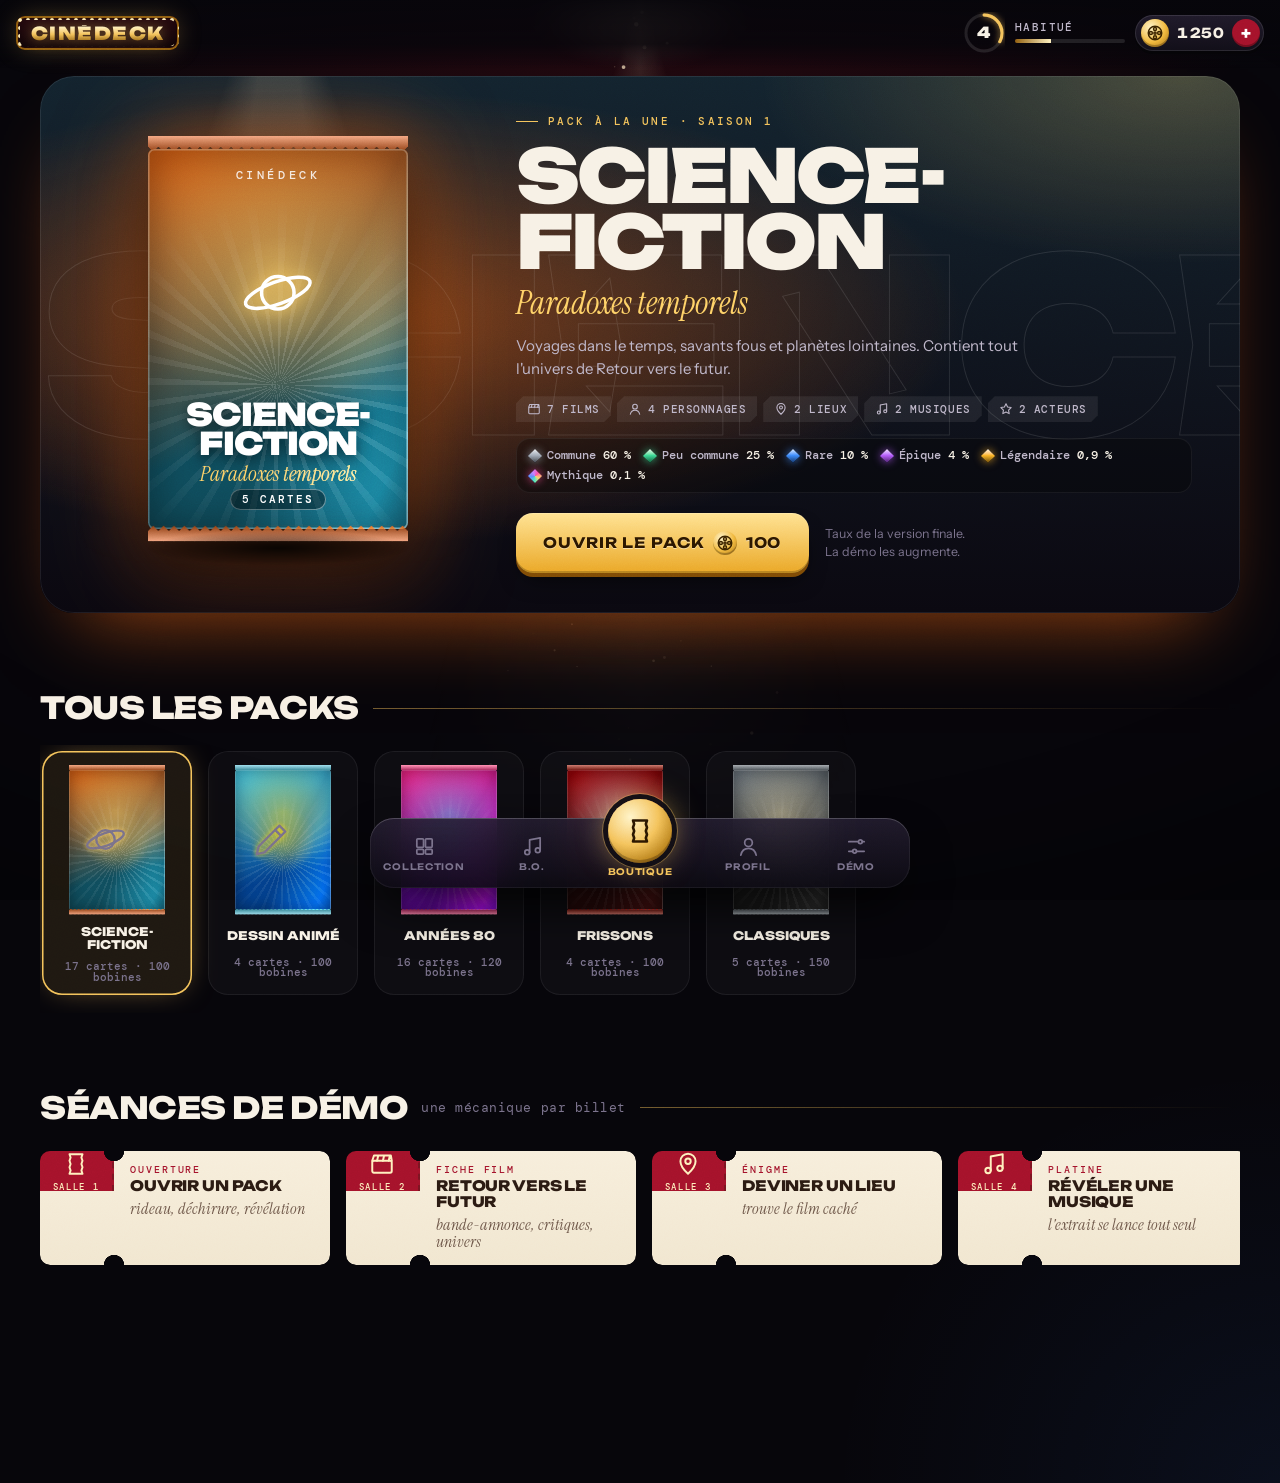
==== commit 12f5f5f1: "Refonte visuelle de CinéDeck : direction « Séance » Nouvelle identité : faisceau de projecteur avec " ====
--- a/cinedeck/index.html
+++ b/cinedeck/index.html
@@ -7,29 +7,27 @@
 <meta name="description" content="Maquette interactive d'un jeu de cartes à collectionner autour du cinéma.">
 <link rel="preconnect" href="https://fonts.googleapis.com">
 <link rel="preconnect" href="https://fonts.gstatic.com" crossorigin>
-<link rel="stylesheet" href="https://fonts.googleapis.com/css2?family=Big+Shoulders+Display:wght@700;800;900&family=DM+Mono:wght@400;500&family=Instrument+Sans:wght@400;500;600;700&display=swap">
+<link rel="stylesheet" href="https://fonts.googleapis.com/css2?family=Unbounded:wght@500;700;800;900&family=Instrument+Serif:ital@0;1&family=Instrument+Sans:wdth,wght@75..100,400..700&family=DM+Mono:wght@400;500&display=swap">
 <link rel="stylesheet" href="styles.css">
 </head>
 <body>
 <!--APP-->
+<div class="fx" aria-hidden="true"><div class="fx-beam"></div><canvas id="dust"></canvas><div class="fx-vignette"></div></div>
+
 <header class="topbar">
-  <a class="logo" href="#packs" aria-label="CinéDeck, accueil">
-    <span class="logo-mark"><svg class="ico" viewBox="0 0 24 24" aria-hidden="true"><circle cx="12" cy="12" r="9"/><circle cx="12" cy="12" r="1.5"/><circle cx="12" cy="6.5" r="2"/><circle cx="12" cy="17.5" r="2"/><circle cx="6.5" cy="12" r="2"/><circle cx="17.5" cy="12" r="2"/></svg></span>
-    <span class="logo-text">Ciné<em>Deck</em></span>
-  </a>
-  <span class="coins" id="coins" title="Bobines (monnaie fictive)"></span>
-  <button class="btn btn-sm" id="demo-open" type="button" aria-haspopup="dialog">Mode démo</button>
+  <a class="marquee" href="#packs" aria-label="CinéDeck, boutique"><span class="marquee-bulbs"></span><span class="marquee-text">CinéDeck</span></a>
+  <div class="hud" id="hud"></div>
 </header>
-
-<nav class="nav" id="nav" aria-label="Navigation principale"></nav>
 
 <main class="view" id="view"></main>
 
-<div class="playerbar" id="playerbar" hidden></div>
+<div class="capsule" id="capsule" hidden></div>
+<nav class="dock" id="dock" aria-label="Navigation principale"></nav>
 <div class="sheet" id="sheet" role="dialog" aria-modal="true" aria-label="Détail de la carte" hidden></div>
 <div class="stage" id="stage" role="dialog" aria-modal="true" aria-label="Ouverture de pack" hidden></div>
 <aside class="demo" id="demo" role="dialog" aria-label="Mode démo" hidden></aside>
 <div class="toasts" id="toasts" aria-live="polite"></div>
+<div class="grain" aria-hidden="true"></div>
 <!--/APP-->
 <script src="data.js"></script>
 <script src="app.js"></script>
--- a/cinedeck/styles.css
+++ b/cinedeck/styles.css
@@ -1,641 +1,918 @@
-/* Layout: salle obscure — barre haute + navigation (onglets bas sur mobile, rail gauche sur desktop), cartes au format 5:7 */
+/* Direction « Séance » — la salle s'éteint, le projecteur s'allume.
+   Faisceau et poussière, grain de pellicule, velours et laiton, cartes en métal holographique, dock de jeu flottant. */
 :root {
   color-scheme: dark;
   /* Salle */
-  --bg: #0e0a0f;
-  --bg-2: #151016;
-  --surface: #1c161e;
-  --surface-2: #261e29;
-  --line: #3a3040;
-  --ink: #f4ede1;
-  --ink-2: #c2b6a8;
-  --ink-3: #8c8190;
-  /* Rideau & laiton */
-  --curtain: #b4232f;
-  --curtain-2: #6e111b;
-  --brass: #d9aa52;
-  --brass-2: #f5d892;
-  --ok: #5cc98a;
-  --bad: #ff6b6b;
+  --void: #06050a;
+  --night: #0c0a12;
+  --panel: #13101b;
+  --panel-2: #1c1826;
+  --edge: rgba(255, 255, 255, .09);
+  --ink: #f7f1e5;
+  --ink-2: #bdb5c8;
+  --ink-3: #776f88;
+  /* Velours & laiton */
+  --velvet: #a3122a;
+  --velvet-hi: #e0334a;
+  --velvet-lo: #3d0510;
+  --gold: #f4c25a;
+  --gold-hi: #fff0bd;
+  --gold-lo: #8f5d10;
+  --paper: #f1e6cf;
+  --paper-ink: #2a1a12;
+  --beam: 255, 233, 196;
+  --ok: #4ee39a;
+  --bad: #ff5d73;
   /* Raretés */
-  --r-common: #a8aeb6;
-  --r-uncommon: #53b981;
-  --r-rare: #4590ff;
-  --r-epic: #a95dff;
-  --r-legendary: #ebb64b;
-  --r-mythic: #ff5fa2;
+  --r-common: #a3acb9;
+  --r-uncommon: #3ddc97;
+  --r-rare: #3d8bff;
+  --r-epic: #b65cff;
+  --r-legendary: #ffb627;
+  --r-mythic: #ff4fa3;
   /* Typo */
-  --f-display: 'Big Shoulders Display', 'Arial Narrow', 'Roboto Condensed', sans-serif;
+  --f-display: 'Unbounded', 'Arial Black', system-ui, sans-serif;
+  --f-serif: 'Instrument Serif', Georgia, 'Times New Roman', serif;
   --f-body: 'Instrument Sans', system-ui, -apple-system, 'Segoe UI', sans-serif;
-  --f-mono: 'DM Mono', ui-monospace, 'SFMono-Regular', Menlo, monospace;
+  --f-mono: 'DM Mono', ui-monospace, Menlo, monospace;
   /* Gabarit */
-  --top-h: 60px;
-  --nav-h: 64px;
-  --rail-w: 92px;
-  --gutter-l: max(16px, env(safe-area-inset-left, 0px));
-  --gutter-r: max(16px, env(safe-area-inset-right, 0px));
+  --gl: max(16px, env(safe-area-inset-left, 0px));
+  --gr: max(16px, env(safe-area-inset-right, 0px));
+  --sb: env(safe-area-inset-bottom, 0px);
+  --glitter:
+    radial-gradient(circle at 12% 18%, #fff 0 .35cqi, transparent .65cqi),
+    radial-gradient(circle at 63% 9%, #fff 0 .25cqi, transparent .5cqi),
+    radial-gradient(circle at 38% 52%, #fff 0 .42cqi, transparent .75cqi),
+    radial-gradient(circle at 84% 41%, #fff 0 .3cqi, transparent .55cqi),
+    radial-gradient(circle at 22% 83%, #fff 0 .3cqi, transparent .5cqi),
+    radial-gradient(circle at 71% 77%, #fff 0 .45cqi, transparent .8cqi);
 }
 
 * { box-sizing: border-box; }
 [hidden] { display: none !important; }
-html, body { min-height: 100%; }
+html { background: var(--void); }
 body {
-  margin: 0;
-  background:
-    radial-gradient(120% 60% at 50% -10%, rgba(180, 35, 47, .22), transparent 60%),
-    repeating-linear-gradient(90deg, rgba(255, 255, 255, .012) 0 2px, transparent 2px 46px),
-    var(--bg);
-  background-attachment: fixed;
-  color: var(--ink);
-  font-family: var(--f-body);
-  font-size: 15px;
-  line-height: 1.5;
-  -webkit-font-smoothing: antialiased;
-}
-body::before {
-  content: ""; position: fixed; inset: 0 0 auto; height: env(safe-area-inset-top, 0px);
-  z-index: 10; background: var(--bg);
-}
+  margin: 0; min-height: 100%;
+  background:
+    radial-gradient(90% 55% at 50% -14%, rgba(163, 18, 42, .30), transparent 62%),
+    radial-gradient(50% 40% at 100% 100%, rgba(61, 139, 255, .07), transparent 70%),
+    var(--void);
+  color: var(--ink); font-family: var(--f-body); font-size: 15px; line-height: 1.5;
+  -webkit-font-smoothing: antialiased; overflow-x: clip;
+}
+body::before { content: ""; position: fixed; inset: 0 0 auto; height: env(safe-area-inset-top, 0px); z-index: 40; background: var(--void); }
 body.no-scroll { overflow: hidden; }
 button, input { font: inherit; color: inherit; }
-button { cursor: pointer; }
-a { color: var(--brass-2); }
-:focus-visible { outline: 2px solid var(--brass); outline-offset: 3px; border-radius: 4px; }
-h1, h2, h3 { font-family: var(--f-display); font-weight: 800; letter-spacing: .01em; line-height: 1.02; text-wrap: balance; margin: 0; text-transform: uppercase; }
-h1 { font-size: clamp(2.1rem, 6vw, 3.4rem); }
-h2 { font-size: clamp(1.5rem, 3.6vw, 2rem); }
-h3 { font-size: 1.25rem; letter-spacing: .03em; }
+button { cursor: pointer; -webkit-tap-highlight-color: transparent; }
+a { color: var(--gold-hi); }
+:focus-visible { outline: 2px solid var(--gold); outline-offset: 3px; }
+h1, h2, h3, h4 { margin: 0; font-family: var(--f-display); font-weight: 800; text-transform: uppercase; line-height: .98; letter-spacing: -.015em; text-wrap: balance; }
 p { margin: 0; }
 .ico { width: 1.15em; height: 1.15em; fill: none; stroke: currentColor; stroke-width: 1.8; stroke-linecap: round; stroke-linejoin: round; flex: none; }
-.eyebrow { font-family: var(--f-mono); font-size: .72rem; letter-spacing: .14em; text-transform: uppercase; color: var(--brass); }
+.sr-only { position: absolute; width: 1px; height: 1px; overflow: hidden; clip: rect(0 0 0 0); white-space: nowrap; }
+.serif { font-family: var(--f-serif); font-style: italic; font-weight: 400; text-transform: none; letter-spacing: 0; }
+.fine { font-size: .78rem; color: var(--ink-3); }
 .muted { color: var(--ink-2); }
-.fine { font-size: .78rem; color: var(--ink-3); }
-.sr-only { position: absolute; width: 1px; height: 1px; overflow: hidden; clip: rect(0 0 0 0); white-space: nowrap; }
+.kicker { display: inline-flex; align-items: center; gap: 10px; font: 500 .68rem/1 var(--f-mono); letter-spacing: .22em; text-transform: uppercase; color: var(--gold); }
+.kicker::before { content: ""; width: 22px; height: 1px; background: currentColor; }
+.mega { font-size: clamp(2.4rem, 9vw, 5.6rem); font-weight: 900; letter-spacing: -.035em; }
+.tag {
+  display: inline-flex; align-items: center; gap: 6px; padding: 6px 11px; white-space: nowrap;
+  font: 500 .7rem/1.2 var(--f-mono); letter-spacing: .05em; text-transform: uppercase; color: var(--ink-2);
+  background: rgba(255, 255, 255, .07);
+  clip-path: polygon(7px 0, 100% 0, 100% calc(100% - 7px), calc(100% - 7px) 100%, 0 100%, 0 7px);
+}
+.tag .ico { width: 14px; height: 14px; }
+.tag.warn { background: rgba(241, 230, 207, .14); color: var(--paper); }
+
+/* ───────── Ambiance : faisceau, poussière, grain ───────── */
+.fx { position: fixed; inset: 0; z-index: 0; pointer-events: none; }
+.fx-beam {
+  position: absolute; inset: 0;
+  background: conic-gradient(at 50% -2%, transparent 0deg 163deg, rgba(var(--beam), .05) 170deg, rgba(var(--beam), .10) 180deg, rgba(var(--beam), .05) 190deg, transparent 197deg 360deg);
+  -webkit-mask: linear-gradient(180deg, #000 0%, rgba(0, 0, 0, .6) 55%, transparent 92%);
+          mask: linear-gradient(180deg, #000 0%, rgba(0, 0, 0, .6) 55%, transparent 92%);
+  animation: flicker 6s infinite;
+}
+.fx-beam::before { content: ""; position: absolute; left: 50%; top: -60px; width: 220px; height: 120px; translate: -50% 0; border-radius: 50%; background: radial-gradient(closest-side, rgba(var(--beam), .55), transparent); filter: blur(10px); }
+#dust { position: absolute; inset: 0; width: 100%; height: 100%; }
+.fx-vignette { position: absolute; inset: 0; background: radial-gradient(120% 90% at 50% 40%, transparent 55%, rgba(0, 0, 0, .75)); }
+.grain {
+  position: fixed; inset: -100%; z-index: 300; pointer-events: none; opacity: .09; mix-blend-mode: overlay;
+  background-image: url("data:image/svg+xml;utf8,<svg xmlns='http://www.w3.org/2000/svg' width='180' height='180'><filter id='n'><feTurbulence type='fractalNoise' baseFrequency='.85' numOctaves='2' stitchTiles='stitch'/><feColorMatrix values='0 0 0 0 1 0 0 0 0 1 0 0 0 0 1 0 0 0 1 0'/></filter><rect width='100%' height='100%' filter='url(%23n)'/></svg>");
+  animation: grain .9s steps(5) infinite;
+}
+@keyframes grain { 0% { transform: translate(0, 0); } 20% { transform: translate(-3%, 2%); } 40% { transform: translate(2%, -4%); } 60% { transform: translate(-4%, -2%); } 80% { transform: translate(3%, 3%); } }
+@keyframes flicker { 0%, 100% { opacity: 1; } 47% { opacity: 1; } 48% { opacity: .82; } 49% { opacity: 1; } 71% { opacity: .9; } 72% { opacity: 1; } }
 
 /* ───────── Boutons ───────── */
 .btn {
-  display: inline-flex; align-items: center; justify-content: center; gap: .5em;
-  border: 1px solid var(--line); background: var(--surface-2); color: var(--ink);
-  padding: .6em 1.05em; border-radius: 999px; font-weight: 600; font-size: .9rem;
-  text-decoration: none; transition: background .2s, border-color .2s, transform .15s;
-}
-.btn:hover { border-color: var(--ink-3); }
-.btn:active { transform: scale(.97); }
-.btn-primary {
-  background: linear-gradient(180deg, var(--brass-2), var(--brass)); color: #241505; border-color: transparent;
-  box-shadow: 0 6px 22px -8px rgba(217, 170, 82, .8);
-}
-.btn-primary:hover { border-color: transparent; filter: brightness(1.06); }
-.btn-red { background: linear-gradient(180deg, #d63443, var(--curtain)); border-color: transparent; color: #fff; }
-.btn-ghost { background: transparent; }
-.btn-sm { font-size: .8rem; padding: .45em .85em; }
-.btn[disabled] { opacity: .45; cursor: not-allowed; }
+  --b1: #2c2636; --b2: #1a1622; --bedge: #09070d;
+  position: relative; overflow: hidden; isolation: isolate;
+  display: inline-flex; align-items: center; justify-content: center; gap: .6em;
+  font: 700 .74rem/1 var(--f-display); letter-spacing: .06em; text-transform: uppercase; white-space: nowrap;
+  color: var(--ink); text-decoration: none; padding: 1.05em 1.45em; border: 0; border-radius: 13px;
+  background: linear-gradient(180deg, var(--b1), var(--b2));
+  box-shadow: inset 0 1px 0 rgba(255, 255, 255, .18), inset 0 -2px 0 rgba(0, 0, 0, .22), 0 4px 0 var(--bedge), 0 12px 24px -10px rgba(0, 0, 0, .9);
+  transition: transform .12s, box-shadow .12s, filter .2s;
+}
+.btn:hover { filter: brightness(1.12); }
+.btn:active { transform: translateY(3px); box-shadow: inset 0 1px 0 rgba(255, 255, 255, .18), 0 1px 0 var(--bedge), 0 4px 10px -6px rgba(0, 0, 0, .9); }
+.btn .ico { width: 1.25em; height: 1.25em; }
+.btn-gold { --b1: #ffe28f; --b2: #eaa526; --bedge: #7d4a05; color: #2a1600; text-shadow: 0 1px 0 rgba(255, 255, 255, .45); }
+.btn-gold::after { content: ""; position: absolute; inset: 0; z-index: -1; background: linear-gradient(110deg, transparent 35%, rgba(255, 255, 255, .75) 50%, transparent 65%); transform: translateX(-130%); animation: shine 3.4s ease-in-out infinite; }
+@keyframes shine { 55%, 100% { transform: translateX(130%); } }
+.btn-velvet { --b1: #e8394f; --b2: #a3122a; --bedge: #45050f; color: #fff; }
+.btn-glass { --b1: rgba(255, 255, 255, .1); --b2: rgba(255, 255, 255, .04); --bedge: rgba(0, 0, 0, .55); }
+.btn-xl { font-size: .9rem; padding: 1.25em 1.9em; border-radius: 17px; }
+.btn-sm { font-size: .64rem; padding: .95em 1.15em; border-radius: 11px; }
+.btn[disabled] { opacity: .4; pointer-events: none; }
 .icon-btn {
-  width: 40px; height: 40px; border-radius: 50%; display: inline-grid; place-items: center;
-  border: 1px solid var(--line); background: var(--surface); color: var(--ink);
-}
-
-/* ───────── Barre haute ───────── */
+  width: 42px; height: 42px; border-radius: 50%; display: inline-grid; place-items: center; flex: none; border: 0; color: var(--ink);
+  background: linear-gradient(180deg, rgba(255, 255, 255, .12), rgba(255, 255, 255, .04));
+  box-shadow: inset 0 0 0 1px rgba(255, 255, 255, .12), 0 3px 0 rgba(0, 0, 0, .55);
+}
+.icon-btn:active { transform: translateY(2px); }
+
+/* ───────── Barre haute : enseigne lumineuse + HUD ───────── */
 .topbar {
-  position: sticky; top: env(safe-area-inset-top, 0px); z-index: 20;
-  height: var(--top-h); display: flex; align-items: center; gap: 12px;
-  padding-left: var(--gutter-l); padding-right: var(--gutter-r);
-  background: linear-gradient(180deg, var(--bg) 70%, rgba(14, 10, 15, .85));
-  border-bottom: 1px solid rgba(255, 255, 255, .05);
-  backdrop-filter: blur(8px);
-}
-.logo { display: flex; align-items: center; gap: 10px; text-decoration: none; color: var(--ink); margin-right: auto; }
-.logo-mark {
-  width: 34px; height: 34px; border-radius: 8px; display: grid; place-items: center;
-  background: linear-gradient(140deg, var(--curtain), var(--curtain-2)); color: var(--brass-2);
-  box-shadow: inset 0 0 0 1px rgba(245, 216, 146, .35);
-}
-.logo-text { font-family: var(--f-display); font-weight: 900; font-size: 1.55rem; letter-spacing: .04em; text-transform: uppercase; line-height: 1; }
-.logo-text em { font-style: normal; color: var(--brass); }
+  position: sticky; top: env(safe-area-inset-top, 0px); z-index: 30;
+  display: flex; align-items: center; justify-content: space-between; gap: 12px;
+  padding: 12px var(--gr) 14px var(--gl);
+  background: linear-gradient(180deg, rgba(6, 5, 10, .97) 0%, rgba(6, 5, 10, .82) 65%, transparent);
+}
+.marquee {
+  position: relative; display: inline-flex; align-items: center; padding: 9px 15px 8px; border-radius: 9px; text-decoration: none;
+  background: linear-gradient(180deg, #24070e, #0d0306);
+  box-shadow: inset 0 0 0 2px var(--gold-lo), inset 0 0 0 3px #1a0408, 0 0 26px -4px rgba(244, 194, 90, .35);
+}
+.marquee-bulbs {
+  position: absolute; inset: 0; border-radius: inherit; padding: 4px;
+  background: radial-gradient(circle, var(--gold-hi) 0 1.4px, rgba(255, 220, 140, .4) 2px, transparent 2.6px) 0 0 / 8px 8px;
+  -webkit-mask: linear-gradient(#000 0 0) content-box, linear-gradient(#000 0 0); -webkit-mask-composite: xor;
+          mask: linear-gradient(#000 0 0) content-box exclude, linear-gradient(#000 0 0);
+  animation: chase 1s steps(2) infinite;
+}
+@keyframes chase { to { background-position: 4px 4px; } }
+.marquee-text {
+  position: relative; font: 900 1.12rem/1 var(--f-display); letter-spacing: .08em; text-transform: uppercase;
+  background: linear-gradient(180deg, var(--gold-hi) 10%, var(--gold) 55%, var(--gold-lo) 100%);
+  -webkit-background-clip: text; background-clip: text; color: transparent;
+  filter: drop-shadow(0 0 7px rgba(244, 194, 90, .5));
+}
+.hud { display: flex; align-items: center; gap: 10px; }
+.lvl { position: relative; width: 42px; height: 42px; display: grid; place-items: center; flex: none; }
+.lvl svg { position: absolute; inset: 0; rotate: -90deg; }
+.lvl circle { fill: none; stroke-width: 3.2; }
+.lvl .ring-bg { stroke: rgba(255, 255, 255, .1); }
+.lvl .ring-fg { stroke: var(--gold); stroke-linecap: round; filter: drop-shadow(0 0 3px rgba(244, 194, 90, .7)); }
+.lvl b { font: 900 .95rem/1 var(--f-display); }
+.lvl-meta { display: none; gap: 5px; }
+.lvl-meta span { font: 500 .66rem/1 var(--f-mono); letter-spacing: .14em; text-transform: uppercase; color: var(--ink-2); }
+.lvl-meta i { display: block; width: 110px; height: 4px; border-radius: 4px; background: rgba(255, 255, 255, .1); overflow: hidden; }
+.lvl-meta em { display: block; height: 100%; background: linear-gradient(90deg, var(--gold-lo), var(--gold-hi)); }
+@media (min-width: 640px) { .lvl-meta { display: grid; } }
 .coins {
-  display: inline-flex; align-items: center; gap: 6px; padding: 6px 12px 6px 8px; border-radius: 999px;
-  background: var(--surface); border: 1px solid var(--line); font-family: var(--f-mono); font-size: .85rem;
-  font-variant-numeric: tabular-nums;
-}
-.coins .ico { color: var(--brass); }
-
-/* ───────── Navigation ───────── */
-.nav {
-  position: fixed; z-index: 25; left: 0; right: 0; bottom: 0;
-  display: flex; justify-content: space-around;
-  padding: 6px var(--gutter-r) calc(6px + env(safe-area-inset-bottom, 0px)) var(--gutter-l);
-  background: rgba(21, 16, 22, .94); border-top: 1px solid var(--line); backdrop-filter: blur(10px);
-}
-.nav a {
-  flex: 1; max-width: 120px; display: flex; flex-direction: column; align-items: center; gap: 3px;
-  padding: 6px 4px; border-radius: 12px; text-decoration: none; color: var(--ink-3);
-  font-size: .72rem; font-weight: 600; letter-spacing: .02em;
-}
-.nav a .ico { width: 22px; height: 22px; }
-.nav a[aria-current="page"] { color: var(--brass-2); background: rgba(217, 170, 82, .1); }
-
-/* ───────── Vue principale ───────── */
+  display: inline-flex; align-items: center; gap: 8px; padding: 4px 4px 4px 6px; border-radius: 999px;
+  background: linear-gradient(180deg, #1f1a29, #110e17); box-shadow: inset 0 0 0 1px rgba(255, 255, 255, .1), 0 3px 0 #050407;
+}
+.coin { width: 28px; height: 28px; border-radius: 50%; display: grid; place-items: center; color: #3a2300;
+  background: radial-gradient(circle at 35% 30%, #fff3c4, #f1b73c 55%, #9a6210); box-shadow: inset 0 -2px 0 rgba(0, 0, 0, .25); }
+.coin .ico { width: 18px; height: 18px; stroke-width: 2; }
+.coins b { font: 700 .86rem/1 var(--f-display); font-variant-numeric: tabular-nums; letter-spacing: .02em; }
+.coin-add { width: 28px; height: 28px; border-radius: 50%; border: 0; display: grid; place-items: center; background: var(--velvet); color: #fff; font: 800 1rem/1 var(--f-display); box-shadow: inset 0 -2px 0 rgba(0, 0, 0, .3); }
+
+/* ───────── Dock ───────── */
+.dock {
+  position: fixed; z-index: 35; left: 50%; translate: -50% 0; bottom: calc(12px + var(--sb));
+  width: min(540px, calc(100% - 20px)); height: 70px;
+  display: grid; grid-template-columns: repeat(5, 1fr); align-items: center;
+  border-radius: 24px;
+  background: linear-gradient(180deg, rgba(34, 28, 46, .9), rgba(12, 10, 18, .94));
+  backdrop-filter: blur(18px) saturate(1.4); -webkit-backdrop-filter: blur(18px) saturate(1.4);
+  box-shadow: inset 0 1px 0 rgba(255, 255, 255, .14), inset 0 0 0 1px rgba(255, 255, 255, .06), 0 24px 50px -12px #000;
+}
+.dock-item {
+  position: relative; height: 100%; display: flex; flex-direction: column; align-items: center; justify-content: center; gap: 5px;
+  border: 0; background: none; color: var(--ink-3); text-decoration: none;
+  font: 600 .56rem/1 var(--f-display); letter-spacing: .08em; text-transform: uppercase;
+}
+.dock-item .ico { width: 23px; height: 23px; transition: transform .2s; }
+.dock-item[aria-current="page"] { color: var(--gold-hi); }
+.dock-item[aria-current="page"] .ico { filter: drop-shadow(0 0 6px rgba(244, 194, 90, .8)); transform: translateY(-2px); }
+.dock-item[aria-current="page"]::after { content: ""; position: absolute; bottom: 5px; width: 5px; height: 5px; border-radius: 50%; background: var(--gold); box-shadow: 0 0 8px var(--gold); }
+.dock-main { color: var(--gold) !important; }
+.dock-main .orb {
+  width: 64px; height: 64px; margin-top: -30px; border-radius: 50%; display: grid; place-items: center; color: #2a1600;
+  background: radial-gradient(circle at 35% 28%, #fff4c7, #f4c25a 45%, #b07613 80%);
+  box-shadow: inset 0 -3px 0 rgba(0, 0, 0, .25), 0 0 0 5px rgba(12, 10, 18, .95), 0 0 0 6px rgba(244, 194, 90, .35), 0 0 30px rgba(244, 194, 90, .55);
+  animation: orb 2.6s ease-in-out infinite;
+}
+.dock-main .orb .ico { width: 28px; height: 28px; stroke-width: 2.2; filter: none !important; transform: none !important; }
+.dock-main::after { display: none; }
+@keyframes orb { 50% { box-shadow: inset 0 -3px 0 rgba(0, 0, 0, .25), 0 0 0 5px rgba(12, 10, 18, .95), 0 0 0 6px rgba(244, 194, 90, .55), 0 0 44px rgba(244, 194, 90, .8); } }
+
+/* ───────── Vue ───────── */
 .view {
-  padding-left: var(--gutter-l); padding-right: var(--gutter-r);
-  padding-block: 24px calc(var(--nav-h) + 110px + env(safe-area-inset-bottom, 0px));
-  max-width: 1240px; margin: 0 auto;
-  display: flex; flex-direction: column; gap: 40px;
-}
-.screen-head { display: flex; flex-direction: column; gap: 8px; }
-.screen-head p.lead { color: var(--ink-2); max-width: 60ch; }
-.section { display: flex; flex-direction: column; gap: 16px; }
-.section-head { display: flex; align-items: end; justify-content: space-between; gap: 12px; flex-wrap: wrap; }
-
+  position: relative; z-index: 1; max-width: 1280px; margin: 0 auto;
+  padding: 8px var(--gr) calc(200px + var(--sb)) var(--gl);
+  display: flex; flex-direction: column; gap: 60px;
+}
 @media (min-width: 900px) {
-  .nav {
-    top: calc(var(--top-h) + env(safe-area-inset-top, 0px)); bottom: 0; right: auto; width: var(--rail-w);
-    flex-direction: column; justify-content: flex-start; gap: 6px; padding: 18px 10px;
-    border-top: 0; border-right: 1px solid var(--line); background: rgba(21, 16, 22, .7);
-  }
-  .nav a { flex: none; max-width: none; padding: 12px 4px; }
-  .view, .playerbar { margin-left: calc(var(--rail-w) + 0px); }
-  .view { padding-left: max(32px, env(safe-area-inset-left, 0px)); padding-right: max(32px, env(safe-area-inset-right, 0px)); padding-bottom: 140px; }
-  .view { max-width: calc(1240px + var(--rail-w)); margin-right: auto; }
-}
+  .view { padding-left: max(40px, env(safe-area-inset-left, 0px)); padding-right: max(40px, env(safe-area-inset-right, 0px)); gap: 80px; }
+}
+.sec-title { display: flex; align-items: center; gap: 14px; font-size: clamp(1.25rem, 3.4vw, 1.9rem); }
+.sec-title::after { content: ""; flex: 1; height: 1px; background: linear-gradient(90deg, rgba(244, 194, 90, .45), transparent); }
+.sec-title .ico { width: .9em; height: .9em; color: var(--gold); }
+.sec-title small { font: 400 .82rem/1 var(--f-mono); letter-spacing: .04em; color: var(--ink-3); text-transform: none; }
+.section { display: flex; flex-direction: column; gap: 22px; min-width: 0; }
+.scroller { display: flex; gap: 16px; overflow-x: auto; scroll-snap-type: x mandatory; padding: 6px 2px 18px; scrollbar-width: none; }
+.scroller::-webkit-scrollbar { display: none; }
+.scroller > * { scroll-snap-align: start; flex: none; }
 
 /* ───────── Carte TCG ───────── */
 .card {
   --rc: var(--r-common);
+  --frame: linear-gradient(155deg, #eef1f5 0%, #8d96a3 20%, #3c424c 46%, #a7b0bc 70%, #e9edf2 88%, #6d7682 100%);
   --a1: #444; --a2: #111; --a3: #888;
-  position: relative; display: block; width: 100%; aspect-ratio: 5 / 7; max-width: 100%;
-  container-type: inline-size;
-  padding: 0; border: 0; border-radius: 7% / 5%; text-align: left; color: var(--ink); font-family: var(--f-body);
-  background:
-    linear-gradient(150deg, color-mix(in oklab, var(--rc) 70%, white) 0%, var(--rc) 28%, color-mix(in oklab, var(--rc) 50%, black) 62%, color-mix(in oklab, var(--rc) 85%, white) 100%);
-  box-shadow: 0 1px 0 rgba(255, 255, 255, .25) inset, 0 14px 30px -14px rgba(0, 0, 0, .9);
-  transition: transform .25s cubic-bezier(.2, .8, .2, 1), box-shadow .25s;
-  transform-style: preserve-3d;
-  -webkit-tap-highlight-color: transparent;
-}
-button.card:hover { transform: translateY(-4px) rotate(-.6deg); box-shadow: 0 1px 0 rgba(255, 255, 255, .25) inset, 0 22px 40px -16px color-mix(in oklab, var(--rc) 55%, black); }
+  position: relative; display: block; width: 100%; max-width: 100%; aspect-ratio: 5 / 7;
+  container-type: inline-size; padding: 0; border: 0; border-radius: 7% / 5%;
+  text-align: left; color: var(--ink); font-family: var(--f-body);
+  background: var(--frame);
+  box-shadow: inset 0 1px 1px rgba(255, 255, 255, .7), inset 0 -2px 2px rgba(0, 0, 0, .45), 0 0 0 1px rgba(0, 0, 0, .7), 0 22px 34px -20px rgba(0, 0, 0, .95);
+  transform: perspective(900px) rotateX(var(--rx, 0deg)) rotateY(var(--ry, 0deg)) translateY(var(--lift, 0px));
+  transition: transform .45s cubic-bezier(.2, .8, .2, 1), box-shadow .3s;
+}
+button.card:hover { --lift: -6px; }
+.card.is-tilting { transition: transform .06s linear; }
 .r-common { --rc: var(--r-common); }
 .r-uncommon { --rc: var(--r-uncommon); }
 .r-rare { --rc: var(--r-rare); }
 .r-epic { --rc: var(--r-epic); }
 .r-legendary { --rc: var(--r-legendary); }
 .r-mythic { --rc: var(--r-mythic); }
-
-.card-frame {
-  position: absolute; inset: 3cqi; border-radius: 4cqi; overflow: hidden;
-  display: flex; flex-direction: column;
-  background: linear-gradient(180deg, #1a141c, #0f0b10);
-  box-shadow: inset 0 0 0 1px rgba(0, 0, 0, .6);
-}
-.card-top { display: flex; align-items: center; justify-content: space-between; gap: 2cqi; padding: 3.6cqi 4.5cqi 3cqi; }
-.card-type {
-  display: inline-flex; align-items: center; gap: 1.6cqi; font-family: var(--f-mono); font-size: 5.2cqi;
-  text-transform: uppercase; letter-spacing: .1em; color: var(--ink-2);
-}
-.card-type .ico { width: 6.6cqi; height: 6.6cqi; color: var(--rc); }
-.gems { display: inline-flex; gap: 1.2cqi; }
-.gems i { width: 3.2cqi; height: 3.2cqi; transform: rotate(45deg); background: var(--rc); box-shadow: 0 0 2cqi color-mix(in oklab, var(--rc) 70%, transparent); }
-.r-mythic .gems i { background: conic-gradient(from 0deg, #ff5fa2, #ffd166, #5cf2c4, #6aa6ff, #c77dff, #ff5fa2); }
-.card-art {
-  position: relative; flex: 1; min-height: 0; margin: 0 3.4cqi; border-radius: 2.6cqi; overflow: hidden;
-  background:
-    radial-gradient(90% 70% at 72% 18%, color-mix(in oklab, var(--a3) 65%, transparent), transparent 60%),
-    linear-gradient(165deg, var(--a1), var(--a2) 78%);
-  box-shadow: inset 0 0 0 1px rgba(255, 255, 255, .12), inset 0 -20cqi 18cqi -10cqi rgba(0, 0, 0, .55);
-}
-.card-name {
-  font-family: var(--f-display); font-weight: 800; text-transform: uppercase; letter-spacing: .01em;
-  font-size: 9.6cqi; line-height: .98; padding: 3.6cqi 4.5cqi 0;
-  display: -webkit-box; -webkit-line-clamp: 2; -webkit-box-orient: vertical; overflow: hidden; text-wrap: balance;
-}
-.card-sub { font-size: 5cqi; color: var(--ink-2); padding: 1.2cqi 4.5cqi 0; white-space: nowrap; overflow: hidden; text-overflow: ellipsis; }
-.card-foot {
-  display: flex; justify-content: space-between; gap: 2cqi; margin-top: 2.6cqi; padding: 2.4cqi 4.5cqi 3.4cqi;
-  border-top: 1px solid rgba(255, 255, 255, .08);
-  font-family: var(--f-mono); font-size: 4.3cqi; color: var(--ink-3); letter-spacing: .06em; text-transform: uppercase;
-}
-.card-foot b { color: var(--rc); font-weight: 500; }
-
-/* Motifs d'illustration (générés, sans visuel sous droits) */
-.card-art > * { position: absolute; }
-.art-film .sun { left: 50%; top: 58%; width: 62cqi; height: 62cqi; transform: translate(-50%, -50%); border-radius: 50%;
-  background: repeating-linear-gradient(180deg, var(--a3) 0 5cqi, transparent 5cqi 6.6cqi), var(--a3);
-  -webkit-mask: linear-gradient(180deg, #000 45%, transparent 46%, transparent 50%, #000 51%, #000 60%, transparent 61%, transparent 65%, #000 66%);
-          mask: linear-gradient(180deg, #000 45%, transparent 46%, transparent 50%, #000 51%, #000 60%, transparent 61%, transparent 65%, #000 66%);
-  opacity: .9; filter: drop-shadow(0 0 6cqi var(--a3)); }
-.art-film .grid { left: -20%; right: -20%; bottom: 0; height: 36%;
-  background: repeating-linear-gradient(90deg, color-mix(in oklab, var(--a3) 70%, transparent) 0 .5cqi, transparent .5cqi 9cqi),
-              repeating-linear-gradient(180deg, color-mix(in oklab, var(--a3) 70%, transparent) 0 .5cqi, transparent .5cqi 5cqi),
-              linear-gradient(180deg, color-mix(in oklab, var(--a2) 60%, black), var(--a2));
-  transform: perspective(40cqi) rotateX(55deg); transform-origin: bottom; }
-.art-year { left: 4cqi; top: 3cqi; font-family: var(--f-display); font-weight: 900; font-size: 15cqi; line-height: 1;
-  color: transparent; -webkit-text-stroke: .5cqi rgba(255, 255, 255, .7); letter-spacing: .04em; }
-.art-character .sil { left: 50%; bottom: -2%; width: 86%; transform: translateX(-50%); fill: color-mix(in oklab, var(--a2) 70%, black); filter: drop-shadow(0 0 4cqi color-mix(in oklab, var(--a1) 80%, transparent)); }
-.art-initials { left: 4cqi; top: 2cqi; font-family: var(--f-display); font-weight: 900; font-size: 22cqi; line-height: 1; color: color-mix(in oklab, var(--a3) 85%, transparent); letter-spacing: -.02em; }
-.art-location .moon { right: 9cqi; top: 9cqi; width: 18cqi; height: 18cqi; border-radius: 50%; background: var(--a3); box-shadow: 0 0 10cqi var(--a3); }
-.art-location .skyline { left: 0; right: 0; bottom: 0; height: 58%; background: color-mix(in oklab, var(--a2) 80%, black);
-  clip-path: polygon(0 100%, 0 62%, 9% 62%, 9% 48%, 17% 48%, 17% 66%, 26% 66%, 26% 40%, 31% 40%, 31% 30%, 36% 18%, 41% 30%, 41% 40%, 46% 40%, 46% 58%, 55% 58%, 55% 44%, 66% 44%, 66% 64%, 74% 64%, 74% 52%, 84% 52%, 84% 70%, 92% 70%, 92% 56%, 100% 56%, 100% 100%); }
-.art-location .skyline::after { content: ""; position: absolute; left: 33.5%; top: 28%; width: 5cqi; height: 5cqi; border-radius: 50%; background: var(--a3); box-shadow: 0 0 4cqi var(--a3); }
-.art-coords { left: 4cqi; top: 3.5cqi; font-family: var(--f-mono); font-size: 4.2cqi; letter-spacing: .08em; color: rgba(255, 255, 255, .78); }
-.art-music .vinyl { left: 50%; top: 52%; width: 76cqi; height: 76cqi; transform: translate(-50%, -50%); border-radius: 50%;
-  background: radial-gradient(circle, var(--a3) 0 16%, #111 16.5% 18%, transparent 18.5%),
-              repeating-radial-gradient(circle, #121014 0 1.1cqi, #1f1b22 1.2cqi 1.6cqi);
-  box-shadow: 0 0 0 1cqi rgba(0, 0, 0, .5), 0 4cqi 12cqi rgba(0, 0, 0, .6); }
-.art-music .vinyl::after { content: ""; position: absolute; inset: 0; border-radius: 50%; background: conic-gradient(from 20deg, transparent 0 10%, rgba(255, 255, 255, .16) 14%, transparent 20% 60%, rgba(255, 255, 255, .1) 64%, transparent 70%); }
-.is-playing .art-music .vinyl, .vinyl.spin { animation: spin 3.2s linear infinite; }
-.art-actor .spot { left: 50%; top: -10%; width: 120%; height: 120%; transform: translateX(-50%);
-  background: conic-gradient(from 160deg at 50% 0%, transparent 0 8deg, color-mix(in oklab, var(--a3) 45%, transparent) 14deg 26deg, transparent 32deg); filter: blur(1cqi); }
-.art-actor .art-initials { left: auto; right: 4cqi; top: auto; bottom: 1cqi; font-size: 30cqi; }
-.art-actor .star { left: 6cqi; bottom: 7cqi; width: 22cqi; height: 22cqi; color: var(--a3); fill: var(--a3); stroke: none; filter: drop-shadow(0 0 4cqi var(--a3)); }
-
-/* Effets de rareté */
-.holo { position: absolute; inset: 0; border-radius: inherit; pointer-events: none; mix-blend-mode: color-dodge; opacity: 0; transition: opacity .3s; }
-.r-rare .holo { opacity: .35; background: linear-gradient(115deg, transparent 35%, rgba(255, 255, 255, .45) calc(var(--mx, 50%) - 5%), transparent 65%); }
-.r-epic .holo { opacity: .5; background: linear-gradient(115deg, transparent 30%, rgba(214, 170, 255, .7) 48%, transparent 64%); background-size: 260% 100%; animation: sweep 4.5s ease-in-out infinite; }
-.r-legendary .holo {
-  opacity: .55;
-  background:
-    radial-gradient(circle at var(--mx, 30%) var(--my, 20%), rgba(255, 240, 200, .75), transparent 38%),
-    linear-gradient(115deg, transparent 30%, rgba(255, 215, 120, .65) 48%, transparent 62%);
-  background-size: 100% 100%, 260% 100%; animation: sweep 5s ease-in-out infinite;
-}
-.r-mythic .holo {
-  opacity: .55;
-  background:
-    repeating-linear-gradient(120deg, #ff5fa2 0%, #ffd166 8%, #5cf2c4 16%, #6aa6ff 24%, #c77dff 32%, #ff5fa2 40%),
-    radial-gradient(circle at var(--mx, 50%) var(--my, 50%), rgba(255, 255, 255, .7), transparent 45%);
-  background-size: 300% 300%, 100% 100%; background-blend-mode: overlay;
-  animation: prism 6s linear infinite;
-}
-.r-mythic { background: conic-gradient(from var(--ang, 0deg), #ff5fa2, #ffd166, #5cf2c4, #6aa6ff, #c77dff, #ff5fa2); animation: ang 6s linear infinite; }
+.card.r-uncommon { --frame: linear-gradient(155deg, #d9ffef 0%, #2bbf7f 22%, #0b4a30 48%, #3ddc97 72%, #c8ffe6 90%, #157a4f 100%); }
+.card.r-rare { --frame: linear-gradient(155deg, #dbe9ff 0%, #3d8bff 22%, #0b2a66 48%, #5c9dff 70%, #e3eeff 88%, #1a4fb0 100%); }
+.card.r-epic { --frame: linear-gradient(155deg, #f3e3ff 0%, #b65cff 22%, #3b0d66 48%, #c97bff 70%, #f6eaff 88%, #6d22b0 100%); }
+.card.r-legendary { --frame: linear-gradient(135deg, #fff4c9 0%, #f0b429 16%, #7a4a06 34%, #f9d56a 52%, #a86d0c 70%, #fff0b5 86%, #c98a12 100%);
+  box-shadow: inset 0 1px 1px rgba(255, 255, 255, .8), inset 0 -2px 2px rgba(0, 0, 0, .45), 0 0 0 1px rgba(0, 0, 0, .7), 0 22px 34px -20px rgba(0, 0, 0, .95), 0 0 28px -10px rgba(255, 182, 39, .6); }
+.card.r-mythic { --frame: conic-gradient(from var(--ang, 0deg), #ff4fa3, #ffd166, #4ee3c1, #5d8bff, #c77dff, #ff4fa3); animation: ang 5s linear infinite;
+  box-shadow: inset 0 1px 1px rgba(255, 255, 255, .8), 0 0 0 1px rgba(0, 0, 0, .7), 0 22px 34px -20px rgba(0, 0, 0, .95), 0 0 30px -6px rgba(255, 79, 163, .55), 0 0 50px -12px rgba(93, 139, 255, .5); }
 @property --ang { syntax: '<angle>'; initial-value: 0deg; inherits: false; }
 @keyframes ang { to { --ang: 360deg; } }
-@keyframes sweep { 0%, 100% { background-position: 0 0, 100% 0; } 50% { background-position: 0 0, 0% 0; } }
-@keyframes prism { to { background-position: 300% 300%, 0 0; } }
-@keyframes spin { to { transform: translate(-50%, -50%) rotate(360deg); } }
-
-/* États : découverte (grisée) */
-.card.is-discovered { filter: grayscale(1) brightness(.72) contrast(.95); }
-.card.is-discovered .holo { display: none; }
-.card .badge-disc, .card .badge-new {
-  position: absolute; left: 50%; top: -2.5cqi; transform: translateX(-50%); z-index: 2;
-  font-family: var(--f-mono); font-size: 4.6cqi; letter-spacing: .1em; text-transform: uppercase; white-space: nowrap;
-  padding: 1cqi 3cqi; border-radius: 99px; background: #e9e3da; color: #1a1418; filter: none;
-}
-.card .badge-new { background: var(--curtain); color: #fff; animation: pop .5s cubic-bezier(.2, 1.6, .4, 1) both; }
-
-/* États : inconnue (noire) */
-.card.is-unknown {
-  background: linear-gradient(160deg, #19141b, #0a080b);
-  box-shadow: inset 0 0 0 1px rgba(255, 255, 255, .07), 0 10px 24px -14px #000;
-  display: grid; place-items: center; align-content: center; gap: 2cqi; color: var(--ink-3);
-}
-.card.is-unknown::before { content: ""; position: absolute; inset: 3cqi; border-radius: 4cqi; border: 1px dashed rgba(255, 255, 255, .1); }
-.unk-ico .ico { width: 16cqi; height: 16cqi; opacity: .45; }
-.unk-q { font-family: var(--f-display); font-weight: 900; font-size: 34cqi; line-height: .8; color: #2b232e; text-shadow: 0 1px 0 rgba(255, 255, 255, .05); }
-.unk-label { font-family: var(--f-mono); font-size: 5.4cqi; letter-spacing: .14em; text-transform: uppercase; }
-.unk-hint { font-family: var(--f-mono); font-size: 5cqi; color: var(--ink-2); }
-button.card.is-unknown:hover { transform: none; }
+/* Reflet qui parcourt le cadre métallique */
+.card.r-epic::before, .card.r-legendary::before, .card.r-mythic::before {
+  content: ""; position: absolute; inset: 0; border-radius: inherit; padding: 3.2%; pointer-events: none;
+  background: linear-gradient(115deg, transparent 40%, rgba(255, 255, 255, .85) 50%, transparent 60%) 0 0 / 300% 100%;
+  -webkit-mask: linear-gradient(#000 0 0) content-box, linear-gradient(#000 0 0); -webkit-mask-composite: xor;
+          mask: linear-gradient(#000 0 0) content-box exclude, linear-gradient(#000 0 0);
+  mix-blend-mode: overlay; animation: framesheen 3.6s ease-in-out infinite;
+}
+@keyframes framesheen { 0% { background-position: 120% 0; } 60%, 100% { background-position: -20% 0; } }
+
+.card-frame { position: absolute; inset: 3.2cqi; border-radius: 4.6cqi; overflow: hidden; background: #0a080e; box-shadow: 0 0 0 .7cqi rgba(0, 0, 0, .6); }
+.card-frame::after { content: ""; position: absolute; inset: 0; border-radius: inherit; pointer-events: none; box-shadow: inset 0 0 0 .45cqi rgba(255, 255, 255, .16), inset 0 0 6cqi rgba(0, 0, 0, .5); z-index: 6; }
+.card-shade { position: absolute; inset: 0; z-index: 3; pointer-events: none;
+  background: linear-gradient(180deg, rgba(0, 0, 0, .55) 0%, transparent 17%, transparent 44%, rgba(8, 6, 12, .86) 66%, #08060c 84%); }
+.card-top { position: absolute; z-index: 4; top: 3.4cqi; left: 3.4cqi; right: 3.4cqi; display: flex; justify-content: space-between; align-items: center; gap: 2cqi; }
+.card-type {
+  display: inline-flex; align-items: center; gap: 1.4cqi; padding: 1.5cqi 2.6cqi 1.5cqi 2cqi; border-radius: 99px;
+  background: rgba(6, 5, 10, .62); box-shadow: inset 0 0 0 .3cqi rgba(255, 255, 255, .14);
+  font: 500 3.7cqi/1 var(--f-mono); letter-spacing: .12em; text-transform: uppercase; color: #eee6d8;
+}
+.card-type .ico { width: 4.8cqi; height: 4.8cqi; color: var(--rc); stroke-width: 2.2; }
+.gems { display: inline-flex; gap: 1.1cqi; padding: 1.4cqi 2cqi; border-radius: 99px; background: rgba(6, 5, 10, .62); }
+.gems i { width: 3cqi; height: 3cqi; rotate: 45deg; background: linear-gradient(135deg, #fff -10%, var(--rc) 45%, color-mix(in oklab, var(--rc) 50%, black)); box-shadow: 0 0 1.6cqi color-mix(in oklab, var(--rc) 80%, transparent); }
+.r-mythic .gems i { background: conic-gradient(#ff4fa3, #ffd166, #4ee3c1, #5d8bff, #c77dff, #ff4fa3); }
+.card-info { position: absolute; z-index: 4; left: 0; right: 0; bottom: 0; padding: 0 5cqi 4cqi; display: grid; gap: 1.2cqi; }
+.card-name {
+  font: 800 6.9cqi/1.06 var(--f-display); text-transform: uppercase; letter-spacing: -.01em; color: #fff;
+  display: -webkit-box; -webkit-line-clamp: 3; -webkit-box-orient: vertical; overflow: hidden; text-wrap: balance;
+  text-shadow: 0 .6cqi 2cqi rgba(0, 0, 0, .8);
+}
+.card-sub { font: italic 400 6cqi/1.1 var(--f-serif); color: #d8cfc0; white-space: nowrap; overflow: hidden; text-overflow: ellipsis; }
+.card-foot { display: flex; justify-content: space-between; gap: 2cqi; margin-top: 1.4cqi; padding-top: 2cqi; border-top: .3cqi solid rgba(255, 255, 255, .13);
+  font: 500 3.5cqi/1 var(--f-mono); letter-spacing: .12em; text-transform: uppercase; color: #8d849c; }
+.card-foot b { font-weight: 500; color: var(--rc); }
+.r-mythic .card-foot b { background: linear-gradient(90deg, #ff4fa3, #ffd166, #4ee3c1, #5d8bff); -webkit-background-clip: text; background-clip: text; color: transparent; }
+
+/* Illustration générée */
+.card-art {
+  position: absolute; inset: 0; overflow: hidden;
+  background:
+    radial-gradient(80% 55% at 50% 32%, color-mix(in oklab, var(--a3) 50%, transparent), transparent 70%),
+    linear-gradient(175deg, var(--a1) 0%, color-mix(in oklab, var(--a1) 45%, var(--a2)) 36%, var(--a2) 68%);
+}
+.card-art::after {
+  content: ""; position: absolute; inset: 0; z-index: 2; pointer-events: none; opacity: .55; mix-blend-mode: multiply;
+  background: radial-gradient(circle, rgba(0, 0, 0, .5) 28%, transparent 33%) 0 0 / 2.3cqi 2.3cqi;
+  -webkit-mask: linear-gradient(180deg, transparent 8%, #000 75%); mask: linear-gradient(180deg, transparent 8%, #000 75%);
+}
+.card-art > * { position: absolute; }
+.px { transform: translate(calc(var(--px, 0) * var(--d, 3cqi)), calc(var(--py, 0) * var(--d, 3cqi))); transition: transform .45s cubic-bezier(.2, .8, .2, 1); }
+.is-tilting .px { transition: transform .06s linear; }
+.stars { inset: 0 0 45% 0;
+  background:
+    radial-gradient(circle, rgba(255, 255, 255, .95) 0 .3cqi, transparent .5cqi) 0 0 / 11cqi 9cqi,
+    radial-gradient(circle, rgba(255, 255, 255, .6) 0 .22cqi, transparent .4cqi) 5cqi 4cqi / 7cqi 6.5cqi;
+  -webkit-mask: linear-gradient(#000, transparent); mask: linear-gradient(#000, transparent); opacity: .75; --d: -1.5cqi; }
+.bigtxt { left: 50%; top: 11cqi; translate: -50% 0; white-space: nowrap; font: 900 36cqi/.9 var(--f-display); letter-spacing: -.05em; color: transparent; -webkit-text-stroke: .35cqi color-mix(in oklab, var(--a3) 60%, transparent); --d: -2cqi; }
+/* Film */
+.art-film .bigtxt { font-size: 25cqi; top: 10cqi; -webkit-text-stroke-color: rgba(255, 255, 255, .28); }
+.art-film .sunglow { left: 50%; top: 40%; width: 96cqi; aspect-ratio: 1; translate: -50% -50%; background: radial-gradient(circle, color-mix(in oklab, var(--a3) 55%, transparent), transparent 62%); }
+.art-film .sun { left: 50%; top: 40%; width: 50cqi; aspect-ratio: 1; translate: -50% -50%; border-radius: 50%;
+  background: linear-gradient(180deg, color-mix(in oklab, var(--a3) 70%, white), var(--a3) 45%, color-mix(in oklab, var(--a3) 55%, var(--a1)));
+  -webkit-mask: linear-gradient(180deg, #000 0 50%, transparent 50% 55%, #000 55% 63%, transparent 63% 69%, #000 69% 76%, transparent 76% 83%, #000 83%);
+          mask: linear-gradient(180deg, #000 0 50%, transparent 50% 55%, #000 55% 63%, transparent 63% 69%, #000 69% 76%, transparent 76% 83%, #000 83%);
+  --d: 1.5cqi; }
+.art-film .ridge { left: -6%; right: -6%; top: 43%; height: 13%; background: color-mix(in oklab, var(--a2) 65%, black);
+  clip-path: polygon(0 100%, 0 62%, 8% 42%, 16% 58%, 26% 18%, 35% 48%, 45% 30%, 53% 52%, 63% 8%, 72% 46%, 81% 32%, 90% 56%, 100% 28%, 100% 100%); --d: 2.5cqi; }
+.art-film .floor { left: -40%; right: -40%; top: 55%; bottom: 0; transform-origin: top; transform: perspective(26cqi) rotateX(58deg);
+  background:
+    repeating-linear-gradient(90deg, color-mix(in oklab, var(--a3) 80%, transparent) 0 .45cqi, transparent .45cqi 8cqi),
+    repeating-linear-gradient(180deg, color-mix(in oklab, var(--a3) 80%, transparent) 0 .45cqi, transparent .45cqi 4.5cqi),
+    linear-gradient(180deg, color-mix(in oklab, var(--a2) 50%, black), #05040a); }
+/* Personnage */
+.art-character .halo { left: 50%; top: 36%; width: 86cqi; aspect-ratio: 1; translate: -50% -50%; background: radial-gradient(circle, color-mix(in oklab, var(--a3) 70%, transparent), transparent 62%); --d: -1cqi; }
+.art-character .sil { left: 50%; bottom: 25%; width: 86%; translate: -50% 0; fill: #07050b; overflow: visible;
+  filter: drop-shadow(0 0 .5cqi var(--a3)) drop-shadow(0 0 5cqi color-mix(in oklab, var(--a3) 55%, transparent)); --d: 3.5cqi; }
+/* Lieu */
+.art-location .moon { right: 12cqi; top: 17cqi; width: 15cqi; aspect-ratio: 1; border-radius: 50%; background: radial-gradient(circle at 35% 35%, #fff, var(--a3)); box-shadow: 0 0 9cqi var(--a3); --d: -2cqi; }
+.art-location .skyline { left: -4%; right: -4%; bottom: 30%; height: 44%; --d: 2.5cqi;
+  background: radial-gradient(circle, color-mix(in oklab, var(--a3) 80%, white) 0 .42cqi, transparent .6cqi) 1cqi 2cqi / 4.2cqi 5cqi, #07050c;
+  clip-path: polygon(0 100%, 0 60%, 9% 60%, 9% 46%, 17% 46%, 17% 64%, 26% 64%, 26% 38%, 31% 38%, 31% 26%, 36% 10%, 41% 26%, 41% 38%, 46% 38%, 46% 56%, 55% 56%, 55% 42%, 66% 42%, 66% 62%, 74% 62%, 74% 50%, 84% 50%, 84% 68%, 92% 68%, 92% 54%, 100% 54%, 100% 100%); }
+.art-location .street { left: 0; right: 0; bottom: 0; height: 31%; background: linear-gradient(180deg, #07050c, #000); }
+.art-location .coords { right: 3.4cqi; top: 15cqi; writing-mode: vertical-rl; font: 500 2.8cqi/1 var(--f-mono); letter-spacing: .14em; color: rgba(255, 255, 255, .75); z-index: 1; }
+/* Musique */
+.art-music .rings { left: 50%; top: 38%; width: 130cqi; aspect-ratio: 1; translate: -50% -50%; border-radius: 50%;
+  background: repeating-radial-gradient(circle, transparent 0 5cqi, color-mix(in oklab, var(--a3) 40%, transparent) 5cqi 5.35cqi);
+  -webkit-mask: radial-gradient(circle, #000 25%, transparent 68%); mask: radial-gradient(circle, #000 25%, transparent 68%); --d: -1.5cqi; }
+.art-music .vinyl-wrap { left: 50%; top: 38%; width: 64cqi; aspect-ratio: 1; translate: -50% -50%; --d: 2cqi; }
+.vinyl { position: absolute; inset: 0; border-radius: 50%;
+  background:
+    radial-gradient(circle, #111 0 3%, var(--a3) 3.5% 29%, #0b0a0d 30% 32%, transparent 33%),
+    conic-gradient(from 30deg, transparent 0 8%, rgba(255, 255, 255, .14) 12%, transparent 18% 58%, rgba(255, 255, 255, .1) 62%, transparent 68%),
+    repeating-radial-gradient(circle, #0e0c11 0 1.4%, #1f1b24 1.6% 2.1%);
+  box-shadow: 0 0 0 1px rgba(0, 0, 0, .6), 0 6px 18px rgba(0, 0, 0, .7), 0 0 18px color-mix(in oklab, var(--a3) 40%, transparent); }
+.is-playing .art-music .vinyl, .spin { animation: spin 2.4s linear infinite; }
+@keyframes spin { to { rotate: 360deg; } }
+/* Acteur */
+.art-actor .beam { left: 50%; top: -8%; width: 140%; height: 100%; translate: -50% 0; filter: blur(.8cqi);
+  background: conic-gradient(at 50% 0%, transparent 0 164deg, color-mix(in oklab, var(--a3) 60%, transparent) 174deg 186deg, transparent 196deg); --d: -1cqi; }
+.art-actor .pool { left: 50%; top: 50%; width: 82cqi; height: 16cqi; translate: -50% 0; border-radius: 50%; background: radial-gradient(closest-side, color-mix(in oklab, var(--a3) 65%, transparent), transparent); }
+.art-actor .star { left: 50%; top: 34%; width: 36cqi; height: 36cqi; translate: -50% -50%; fill: var(--a3); stroke: none; filter: drop-shadow(0 0 4cqi var(--a3)); --d: 3cqi; }
+.art-actor .bigtxt { top: auto; bottom: 34%; font-size: 30cqi; }
+
+/* Foils holographiques */
+.foil { position: absolute; inset: 0; z-index: 2; pointer-events: none; mix-blend-mode: color-dodge; opacity: 0; }
+.r-uncommon .foil { opacity: .2; background: linear-gradient(115deg, transparent 30%, rgba(255, 255, 255, .8) 50%, transparent 70%) var(--mx, 50%) 0 / 250% 100%; }
+.r-rare .foil { opacity: .4; background: repeating-linear-gradient(115deg, rgba(120, 170, 255, 0) 0 5cqi, rgba(170, 215, 255, .9) 7cqi, rgba(120, 170, 255, 0) 9cqi 15cqi) var(--mx, 50%) var(--my, 50%) / 200% 200%; }
+.r-epic .foil { opacity: .55;
+  background: var(--glitter), linear-gradient(115deg, transparent 35%, rgba(210, 160, 255, .85) 50%, transparent 65%);
+  background-size: 22cqi 22cqi, 22cqi 22cqi, 22cqi 22cqi, 22cqi 22cqi, 22cqi 22cqi, 22cqi 22cqi, 260% 100%;
+  animation: foilsweep 5s ease-in-out infinite; }
+.r-legendary .foil { opacity: .7;
+  background: var(--glitter), linear-gradient(115deg, transparent 35%, rgba(255, 214, 120, .9) 50%, transparent 65%);
+  background-size: 17cqi 17cqi, 17cqi 17cqi, 17cqi 17cqi, 17cqi 17cqi, 17cqi 17cqi, 17cqi 17cqi, 260% 100%;
+  animation: foilsweep 4.5s ease-in-out infinite; }
+.r-mythic .foil { opacity: .65;
+  background: var(--glitter), repeating-linear-gradient(125deg, #ff4fa3 0%, #ffd166 6%, #4ee3c1 12%, #5d8bff 18%, #c77dff 24%, #ff4fa3 30%);
+  background-size: 15cqi 15cqi, 15cqi 15cqi, 15cqi 15cqi, 15cqi 15cqi, 15cqi 15cqi, 15cqi 15cqi, 300% 300%;
+  background-position: 0 0, 0 0, 0 0, 0 0, 0 0, 0 0, var(--mx, 50%) var(--my, 50%);
+  animation: prism 7s linear infinite; }
+@keyframes foilsweep { 0%, 100% { background-position: 0 0, 0 0, 0 0, 0 0, 0 0, 0 0, 130% 0; } 50% { background-position: 0 0, 0 0, 0 0, 0 0, 0 0, 0 0, -30% 0; } }
+@keyframes prism { to { filter: hue-rotate(360deg); } }
+.glare { position: absolute; inset: 0; z-index: 7; border-radius: inherit; pointer-events: none; opacity: 0; transition: opacity .3s;
+  background: radial-gradient(circle at var(--mx, 50%) var(--my, 20%), rgba(255, 255, 255, .45), rgba(255, 255, 255, 0) 50%); mix-blend-mode: overlay; }
+.card:hover .glare, .card.is-tilting .glare { opacity: 1; }
+
+/* État : découverte (grisée) */
+.card.is-discovered { filter: grayscale(1) brightness(.7) contrast(1.05); }
+.card.is-discovered .foil, .card.is-discovered::before { display: none; }
+.card.is-discovered.r-mythic { animation: none; }
+.stamp {
+  position: absolute; z-index: 5; left: 50%; top: 33%; translate: -50% -50%; rotate: -11deg; white-space: nowrap;
+  font: 800 4.4cqi/1 var(--f-display); letter-spacing: .1em; text-transform: uppercase; color: #f4eee4;
+  padding: 2.2cqi 3.6cqi; border: .5cqi solid rgba(244, 238, 228, .9); border-radius: 1.6cqi;
+  box-shadow: inset 0 0 0 .9cqi rgba(0, 0, 0, .3), inset 0 0 0 1.3cqi rgba(244, 238, 228, .5); background: rgba(0, 0, 0, .35);
+}
+/* Badge nouveau */
+.badge-new {
+  position: absolute; z-index: 9; left: 50%; top: -3.5cqi; translate: -50% 0; white-space: nowrap;
+  font: 800 3.8cqi/1 var(--f-display); letter-spacing: .1em; text-transform: uppercase; color: #fff;
+  padding: 2cqi 3.6cqi; border-radius: 99px; background: linear-gradient(180deg, #ff4d64, #b0102a);
+  box-shadow: 0 0 0 .5cqi rgba(255, 255, 255, .9), 0 2cqi 5cqi rgba(0, 0, 0, .6); animation: pop .5s .3s cubic-bezier(.2, 1.6, .4, 1) both;
+}
+@keyframes pop { from { scale: .2; opacity: 0; } }
+
+/* État : inconnue (noire) */
+.card.is-unknown { --frame: linear-gradient(155deg, #3a3546 0%, #15121b 40%, #2a2633 75%, #121017 100%); box-shadow: inset 0 1px 1px rgba(255, 255, 255, .2), 0 0 0 1px rgba(0, 0, 0, .8), 0 16px 26px -18px #000; }
+.card.is-unknown .card-frame { display: grid; place-items: center; align-content: center; gap: 2cqi;
+  background: radial-gradient(70% 50% at 50% 42%, rgba(255, 255, 255, .06), transparent 70%), repeating-linear-gradient(45deg, rgba(255, 255, 255, .025) 0 2cqi, transparent 2cqi 4cqi), #08070b; }
+.unk-ico { display: grid; place-items: center; width: 15cqi; height: 15cqi; border-radius: 50%; box-shadow: inset 0 0 0 .4cqi rgba(255, 255, 255, .12); color: #5e576c; }
+.unk-ico .ico { width: 7cqi; height: 7cqi; }
+.unk-q { font: 900 40cqi/.8 var(--f-display); color: transparent; -webkit-text-stroke: .45cqi rgba(255, 255, 255, .13); }
+.unk-label { font: 500 4.4cqi/1 var(--f-mono); letter-spacing: .2em; text-transform: uppercase; color: #6b647a; }
+.unk-hint { font: 500 4.4cqi/1 var(--f-mono); color: var(--ink-2); }
+button.card.is-unknown:hover { --lift: -2px; }
 
 /* Dos de carte */
-.card-back {
-  position: absolute; inset: 0; border-radius: 7% / 5%; overflow: hidden;
-  background:
-    radial-gradient(circle at 50% 50%, transparent 0 24cqi, rgba(0, 0, 0, .35) 24.5cqi 25cqi, transparent 25.5cqi),
-    repeating-linear-gradient(90deg, rgba(0, 0, 0, .28) 0 3cqi, rgba(255, 255, 255, .04) 4cqi 7cqi, rgba(0, 0, 0, .2) 8cqi 10cqi),
-    linear-gradient(180deg, #c0303c, var(--curtain-2));
-  box-shadow: inset 0 0 0 3cqi var(--brass), inset 0 0 0 4cqi #3b0910, 0 14px 30px -14px #000;
-  display: grid; place-items: center;
-}
-.card-back .back-logo { display: grid; place-items: center; gap: 2cqi; color: var(--brass-2); text-align: center; }
-.card-back .back-logo .ico { width: 30cqi; height: 30cqi; stroke-width: 1.2; }
-.card-back .back-logo span { font-family: var(--f-display); font-weight: 900; font-size: 11cqi; letter-spacing: .08em; text-transform: uppercase; }
+.card-back { position: absolute; inset: 0; border-radius: 7% / 5%;
+  background: linear-gradient(135deg, #fff4c9 0%, #f0b429 16%, #7a4a06 34%, #f9d56a 52%, #a86d0c 70%, #fff0b5 86%, #c98a12 100%);
+  box-shadow: inset 0 1px 1px rgba(255, 255, 255, .8), inset 0 -2px 2px rgba(0, 0, 0, .45), 0 0 0 1px rgba(0, 0, 0, .7), 0 22px 34px -18px #000; }
+.cb-inner { position: absolute; inset: 3.2cqi; border-radius: 4.6cqi; overflow: hidden;
+  background: radial-gradient(circle at 50% 50%, #c42a40 0, #7c0d1d 45%, #2a0309 100%);
+  box-shadow: inset 0 0 0 .7cqi rgba(0, 0, 0, .5), inset 0 0 0 1.5cqi rgba(244, 194, 90, .55), inset 0 0 0 2cqi rgba(0, 0, 0, .4); }
+.cb-rays { position: absolute; inset: -40%; background: repeating-conic-gradient(rgba(255, 214, 120, .17) 0 3deg, transparent 3deg 10deg); animation: spin 50s linear infinite; }
+.cb-medal { position: absolute; left: 50%; top: 50%; translate: -50% -50%; width: 52cqi; aspect-ratio: 1; border-radius: 50%; display: grid; place-items: center; align-content: center; gap: 1.6cqi; color: var(--gold-hi);
+  background: radial-gradient(circle, #3a0710 0 60%, transparent 61%), conic-gradient(#fff0b5, #c98a12, #7a4a06, #f6cf62, #a86d0c, #fff0b5);
+  box-shadow: 0 0 8cqi rgba(0, 0, 0, .7); }
+.cb-medal .ico { width: 18cqi; height: 18cqi; stroke-width: 1.3; }
+.cb-medal b { font: 900 4.4cqi/1 var(--f-display); letter-spacing: .1em; text-transform: uppercase; }
 
 .shake { animation: shake .45s; }
-@keyframes shake { 20%, 60% { transform: translateX(-6px); } 40%, 80% { transform: translateX(6px); } }
-@keyframes pop { from { transform: translateX(-50%) scale(.3); opacity: 0; } }
-
-/* ───────── Grilles ───────── */
-.card-grid { display: grid; grid-template-columns: repeat(auto-fill, minmax(min(150px, 42vw), 1fr)); gap: 18px; }
-.mini-grid { display: grid; grid-template-columns: repeat(auto-fill, minmax(100px, 1fr)); gap: 12px; }
-.mini-grid figure { margin: 0; display: grid; gap: 6px; }
-.mini-grid figcaption { font-family: var(--f-mono); font-size: .68rem; color: var(--ink-3); text-align: center; letter-spacing: .06em; }
-
-/* ───────── Packs ───────── */
-.tour {
-  display: grid; gap: 14px; padding: 18px; border-radius: 18px;
-  background: linear-gradient(120deg, rgba(180, 35, 47, .16), rgba(217, 170, 82, .07));
-  border: 1px solid rgba(217, 170, 82, .2);
-}
-.tour-row { display: flex; flex-wrap: wrap; gap: 8px; }
-.tour-row .btn { background: rgba(14, 10, 15, .6); }
-
-.featured { display: grid; grid-template-columns: 1fr; gap: 28px; align-items: center; }
-.featured-pack { display: grid; place-items: center; padding: 20px 0; }
-.featured-pack .pack { width: min(220px, 56vw); }
-.featured-info { display: grid; gap: 16px; min-width: 0; }
-.featured-info .actions { display: flex; flex-wrap: wrap; gap: 10px; align-items: center; }
-@media (min-width: 760px) { .featured { grid-template-columns: minmax(240px, 340px) 1fr; } }
-
-.odds { display: grid; grid-template-columns: repeat(3, minmax(0, 1fr)); gap: 6px; }
-.odds div { display: flex; align-items: center; justify-content: space-between; gap: 6px; padding: 7px 10px; border-radius: 10px; background: var(--surface); font-size: .78rem; border: 1px solid var(--line); }
-.odds b { font-family: var(--f-mono); font-weight: 500; font-variant-numeric: tabular-nums; }
-.dot { width: 9px; height: 9px; transform: rotate(45deg); background: var(--rc); flex: none; display: inline-block; }
-.odds span { display: inline-flex; align-items: center; gap: 7px; }
-@media (max-width: 480px) { .odds { grid-template-columns: repeat(2, minmax(0, 1fr)); } }
-.contents { display: flex; flex-wrap: wrap; gap: 8px; }
-.chip {
-  display: inline-flex; align-items: center; gap: 6px; padding: 5px 11px; border-radius: 999px;
-  background: var(--surface); border: 1px solid var(--line); font-size: .8rem; color: var(--ink-2); white-space: nowrap;
-}
-.chip .ico { width: 15px; height: 15px; }
-button.chip[aria-pressed="true"] { background: var(--ink); color: var(--bg); border-color: var(--ink); }
-
-.pack {
-  --p1: #333; --p2: #777; --p3: #eee;
-  position: relative; aspect-ratio: 5 / 7.6; width: 100%; container-type: inline-size;
-  filter: drop-shadow(0 24px 30px rgba(0, 0, 0, .65));
-  transition: transform .35s cubic-bezier(.2, .8, .2, 1);
-}
-.pack-body {
-  position: absolute; inset: 5cqi 0; overflow: hidden; border-radius: 2cqi;
-  background:
-    radial-gradient(80% 50% at 70% 25%, color-mix(in oklab, var(--p3) 55%, transparent), transparent 70%),
-    linear-gradient(160deg, var(--p2), var(--p1) 70%);
-  display: flex; flex-direction: column; justify-content: flex-end; gap: 2cqi; padding: 9cqi;
-  box-shadow: inset 0 0 0 1px rgba(255, 255, 255, .25);
-}
-.pack-body::before { content: ""; position: absolute; inset: 0; background: repeating-linear-gradient(100deg, transparent 0 14cqi, rgba(255, 255, 255, .06) 14cqi 15cqi); }
-.pack-brand { position: absolute; top: 9cqi; left: 9cqi; right: 9cqi; display: flex; justify-content: space-between; align-items: center; font-family: var(--f-mono); font-size: 5.4cqi; letter-spacing: .16em; text-transform: uppercase; color: rgba(255, 255, 255, .85); }
-.pack-brand .ico { width: 9cqi; height: 9cqi; }
-.pack-name { position: relative; font-family: var(--f-display); font-weight: 900; text-transform: uppercase; font-size: 17cqi; line-height: .9; color: #fff; text-shadow: 0 2cqi 6cqi rgba(0, 0, 0, .4); text-wrap: balance; }
-.pack-ed { position: relative; font-family: var(--f-mono); font-size: 5.4cqi; letter-spacing: .1em; text-transform: uppercase; color: var(--p3); }
-.pack-count { position: relative; margin-top: 3cqi; align-self: flex-start; font-family: var(--f-mono); font-size: 5cqi; padding: 1.5cqi 4cqi; border-radius: 99px; background: rgba(0, 0, 0, .35); color: #fff; }
-.pack-crimp { position: absolute; left: 0; right: 0; height: 6cqi; background: color-mix(in oklab, var(--p2) 70%, white);
-  -webkit-mask: conic-gradient(from -45deg at bottom, #000 90deg, transparent 0) 0 0 / 4cqi 100%;
-          mask: conic-gradient(from -45deg at bottom, #000 90deg, transparent 0) 0 0 / 4cqi 100%; }
+@keyframes shake { 20%, 60% { translate: -7px 0; } 40%, 80% { translate: 7px 0; } }
+
+.card-grid { display: grid; grid-template-columns: repeat(auto-fill, minmax(min(156px, 42vw), 1fr)); gap: 22px 18px; }
+.mini-grid { display: grid; grid-template-columns: repeat(auto-fill, minmax(min(112px, 27vw), 1fr)); gap: 12px; }
+.mini-grid figure { margin: 0; display: grid; gap: 8px; }
+.mini-grid figcaption { font: 500 .66rem/1 var(--f-mono); letter-spacing: .1em; text-transform: uppercase; color: var(--ink-3); text-align: center; }
+
+/* ───────── Pack ───────── */
+.pack { --p1: #333; --p2: #777; --p3: #eee; position: relative; display: block; width: 100%; aspect-ratio: 5 / 7.8; container-type: inline-size;
+  transform: perspective(900px) rotateX(var(--rx, 0deg)) rotateY(var(--ry, 0deg)); transition: transform .5s cubic-bezier(.2, .8, .2, 1); }
+.pack.is-tilting { transition: transform .06s linear; }
+.pack-body { position: absolute; inset: 5cqi 0; overflow: hidden; border-radius: 2.4cqi;
+  background:
+    radial-gradient(90% 55% at 50% 30%, color-mix(in oklab, var(--p3) 45%, transparent), transparent 70%),
+    linear-gradient(165deg, var(--p2), var(--p1) 72%);
+  box-shadow: inset 0 0 0 .6cqi rgba(255, 255, 255, .25), inset 0 0 18cqi rgba(0, 0, 0, .45); }
+.pack-rays { position: absolute; inset: 0; background: repeating-conic-gradient(from -90deg at 50% 62%, rgba(255, 255, 255, .13) 0 3deg, transparent 3deg 10deg);
+  -webkit-mask: radial-gradient(circle at 50% 62%, #000 10%, transparent 70%); mask: radial-gradient(circle at 50% 62%, #000 10%, transparent 70%); }
+.pack-emblem { position: absolute; left: 50%; top: 38%; translate: -50% -50%; width: 44cqi; aspect-ratio: 1; display: grid; place-items: center; border-radius: 50%; color: #fff;
+  background: radial-gradient(circle, color-mix(in oklab, var(--p3) 35%, transparent), transparent 70%); }
+.pack-emblem .ico { width: 30cqi; height: 30cqi; stroke-width: 1.1; filter: drop-shadow(0 0 3cqi var(--p3)); }
+.pack-brand { position: absolute; top: 8cqi; left: 0; right: 0; text-align: center; font: 500 4.6cqi/1 var(--f-mono); letter-spacing: .3em; text-transform: uppercase; color: rgba(255, 255, 255, .85); }
+.pack-title { position: absolute; left: 7cqi; right: 7cqi; bottom: 17cqi; display: grid; gap: 2cqi; text-align: center; }
+.pack-name { font: 900 12cqi/.92 var(--f-display); text-transform: uppercase; letter-spacing: -.03em; color: #fff; text-shadow: 0 1.5cqi 5cqi rgba(0, 0, 0, .55); overflow-wrap: anywhere; }
+.pack-ed { font: italic 400 8cqi/1 var(--f-serif); color: var(--p3); }
+.pack-count { position: absolute; bottom: 7cqi; left: 50%; translate: -50% 0; white-space: nowrap; font: 500 4.4cqi/1 var(--f-mono); letter-spacing: .18em; text-transform: uppercase; color: #fff; padding: 2cqi 4.5cqi; border-radius: 99px; background: rgba(0, 0, 0, .4); box-shadow: inset 0 0 0 .4cqi rgba(255, 255, 255, .25); }
+.pack-crimp { position: absolute; left: 0; right: 0; height: 6cqi; background: linear-gradient(180deg, color-mix(in oklab, var(--p2) 60%, white), color-mix(in oklab, var(--p2) 70%, black));
+  -webkit-mask: conic-gradient(from -45deg at bottom, #000 90deg, transparent 0) 0 0 / 4cqi 100%; mask: conic-gradient(from -45deg at bottom, #000 90deg, transparent 0) 0 0 / 4cqi 100%; }
 .pack-crimp.top { top: 0; }
 .pack-crimp.bottom { bottom: 0; transform: scaleY(-1); }
-.pack-foil { position: absolute; inset: 5cqi 0; border-radius: 2cqi; pointer-events: none; mix-blend-mode: soft-light;
-  background: linear-gradient(115deg, transparent 30%, rgba(255, 255, 255, .7) 45%, transparent 60%); background-size: 250% 100%; animation: sweep 5s ease-in-out infinite; }
-.pack-tile:hover .pack, .featured-pack:hover .pack { transform: rotate(-3deg) translateY(-6px); }
-
-.pack-grid { display: grid; grid-template-columns: repeat(auto-fill, minmax(min(320px, 100%), 1fr)); gap: 18px; }
-.pack-tile {
-  display: grid; grid-template-columns: 92px 1fr; gap: 14px; align-items: center; padding: 14px; border-radius: 16px;
-  background: var(--surface); border: 1px solid var(--line);
-}
-.pack-tile .pack { width: 92px; }
-.pack-tile .info { display: grid; gap: 6px; min-width: 0; }
-.pack-tile h3 { font-size: 1.2rem; }
-.pack-tile p { font-size: .82rem; color: var(--ink-2); }
+.pack-foil { position: absolute; inset: 5cqi 0; border-radius: 2.4cqi; pointer-events: none; mix-blend-mode: overlay;
+  background: linear-gradient(115deg, transparent 30%, rgba(255, 255, 255, .85) 46%, transparent 60%) 0 0 / 260% 100%; animation: packsheen 4.5s ease-in-out infinite; }
+@keyframes packsheen { 0% { background-position: 130% 0; } 60%, 100% { background-position: -30% 0; } }
+.pack-seam { position: absolute; left: 4%; right: 4%; top: 12.5%; height: 2px; border-radius: 2px; background: #fff; opacity: 0; box-shadow: 0 0 10px 3px var(--p3), 0 0 30px 8px #fff; }
+
+/* ───────── Boutique ───────── */
+.hero {
+  --p1: #333; --p2: #777; --p3: #eee;
+  position: relative; overflow: hidden; border-radius: 34px; isolation: isolate;
+  padding: 26px 20px 30px;
+  background:
+    radial-gradient(70% 60% at 28% 45%, color-mix(in oklab, var(--p2) 50%, transparent), transparent 70%),
+    radial-gradient(50% 50% at 95% 0%, color-mix(in oklab, var(--p3) 22%, transparent), transparent 70%),
+    linear-gradient(180deg, color-mix(in oklab, var(--p1) 40%, #0c0a12), #0a0810);
+  box-shadow: inset 0 0 0 1px rgba(255, 255, 255, .08), 0 40px 80px -40px color-mix(in oklab, var(--p2) 70%, transparent);
+}
+.hero-crawl { position: absolute; z-index: -1; top: 50%; left: 0; translate: 0 -50%; display: flex; white-space: nowrap; pointer-events: none;
+  font: 900 clamp(6rem, 22vw, 15rem)/1 var(--f-display); text-transform: uppercase; letter-spacing: -.04em; color: transparent; -webkit-text-stroke: 1px rgba(255, 255, 255, .1);
+  animation: crawl 38s linear infinite; }
+.hero-crawl span { padding-right: .4em; }
+@keyframes crawl { to { transform: translateX(-50%); } }
+.hero-grid { display: grid; gap: 22px; align-items: center; }
+.hero-zone { position: relative; display: grid; place-items: center; padding: 18px 0 30px; }
+.hero-zone::before { content: ""; position: absolute; left: 50%; top: -40%; width: 120%; height: 140%; translate: -50% 0; z-index: -1;
+  background: conic-gradient(at 50% 0%, transparent 0 160deg, rgba(var(--beam), .14) 172deg 188deg, transparent 200deg); -webkit-mask: linear-gradient(#000 40%, transparent); mask: linear-gradient(#000 40%, transparent); }
+.hero-pack { width: min(230px, 58vw); border: 0; padding: 0; background: none; animation: float 4s ease-in-out infinite; filter: drop-shadow(0 30px 30px rgba(0, 0, 0, .6)) drop-shadow(0 0 40px color-mix(in oklab, var(--p2) 60%, transparent)); }
+.hero-floor { position: absolute; bottom: 6px; left: 50%; width: min(260px, 66vw); height: 34px; translate: -50% 0; border-radius: 50%; background: radial-gradient(closest-side, rgba(0, 0, 0, .8), transparent); animation: floorpulse 4s ease-in-out infinite; }
+@keyframes float { 50% { translate: 0 -12px; rotate: 1.2deg; } }
+@keyframes floorpulse { 50% { scale: .82; opacity: .7; } }
+.hero-info { display: grid; gap: 16px; min-width: 0; justify-items: start; }
+.hero-title { font-size: clamp(2.2rem, 7.4vw, 4.6rem); font-weight: 900; letter-spacing: -.04em; line-height: .9; overflow-wrap: anywhere; }
+.hero-ed { font-size: clamp(1.4rem, 3.6vw, 2rem); color: var(--p3); line-height: 1; margin-top: -4px; }
+.hero-desc { color: var(--ink-2); max-width: 52ch; }
+.hero-tags { display: flex; flex-wrap: wrap; gap: 6px; }
+.odds { display: flex; flex-wrap: wrap; gap: 8px 14px; margin: 0; padding: 12px 14px; list-style: none; border-radius: 14px; background: rgba(0, 0, 0, .3); box-shadow: inset 0 0 0 1px rgba(255, 255, 255, .06); }
+.odds li { display: inline-flex; align-items: center; gap: 7px; font: 500 .72rem/1 var(--f-mono); color: var(--ink-2); }
+.odds li b { color: var(--ink); font-weight: 500; font-variant-numeric: tabular-nums; }
+.gem { display: inline-block; width: 10px; height: 10px; rotate: 45deg; flex: none; background: linear-gradient(135deg, #fff -10%, var(--rc) 45%, color-mix(in oklab, var(--rc) 50%, black)); box-shadow: 0 0 8px color-mix(in oklab, var(--rc) 70%, transparent); }
+.r-mythic .gem, .gem.r-mythic { background: conic-gradient(#ff4fa3, #ffd166, #4ee3c1, #5d8bff, #c77dff, #ff4fa3); }
+.hero-cta { display: flex; flex-wrap: wrap; align-items: center; gap: 12px 16px; margin-top: 4px; }
+@media (min-width: 820px) {
+  .hero { padding: 40px 48px; }
+  .hero-grid { grid-template-columns: minmax(260px, 380px) 1fr; gap: 48px; }
+  .hero-pack { width: 260px; }
+}
+.rail-item { width: 150px; display: grid; gap: 10px; justify-items: center; padding: 14px 12px 12px; border: 0; border-radius: 20px; background: rgba(255, 255, 255, .03); box-shadow: inset 0 0 0 1px rgba(255, 255, 255, .06); color: var(--ink); transition: background .2s, transform .2s; }
+.rail-item .pack { width: 96px; }
+.rail-item .pack-title, .rail-item .pack-brand, .rail-item .pack-count { display: none; }
+.rail-item .pack-emblem { top: 50%; width: 70cqi; }
+.rail-item .pack-emblem .ico { width: 46cqi; height: 46cqi; stroke-width: 1.3; }
+.rail-item:hover { background: rgba(255, 255, 255, .06); transform: translateY(-3px); }
+.rail-item b { font: 800 .74rem/1.1 var(--f-display); text-transform: uppercase; text-align: center; }
+.rail-item span { font: 500 .68rem/1 var(--f-mono); color: var(--ink-3); display: inline-flex; align-items: center; gap: 4px; }
+.rail-item[aria-pressed="true"] { background: rgba(244, 194, 90, .1); box-shadow: inset 0 0 0 1.5px var(--gold), 0 0 30px -10px rgba(244, 194, 90, .6); }
+/* Tickets (parcours) */
+.ticket { --notch: 74px; display: grid; grid-template-columns: var(--notch) 1fr; width: 290px; min-height: 112px; border: 0; padding: 0; text-align: left; color: var(--paper-ink);
+  background: linear-gradient(180deg, #f7eedb, var(--paper));
+  -webkit-mask: radial-gradient(circle at var(--notch) 0, transparent 10px, #000 10.5px) top / 100% 51% no-repeat, radial-gradient(circle at var(--notch) 100%, transparent 10px, #000 10.5px) bottom / 100% 51% no-repeat;
+          mask: radial-gradient(circle at var(--notch) 0, transparent 10px, #000 10.5px) top / 100% 51% no-repeat, radial-gradient(circle at var(--notch) 100%, transparent 10px, #000 10.5px) bottom / 100% 51% no-repeat;
+  border-radius: 10px; transition: transform .2s; }
+.ticket:hover { transform: translateY(-4px) rotate(-1deg); }
+.t-stub { display: grid; place-items: center; align-content: center; gap: 6px; background: var(--velvet); color: var(--gold-hi); border-right: 2px dashed rgba(42, 26, 18, .35); }
+.t-stub .ico { width: 26px; height: 26px; }
+.t-stub small { font: 500 .56rem/1 var(--f-mono); letter-spacing: .18em; text-transform: uppercase; }
+.t-main { display: grid; align-content: center; gap: 5px; padding: 14px 16px; }
+.t-main small { font: 500 .6rem/1 var(--f-mono); letter-spacing: .2em; text-transform: uppercase; color: var(--velvet); }
+.t-main b { font: 800 .9rem/1.1 var(--f-display); text-transform: uppercase; letter-spacing: -.01em; }
+.t-main span { font: italic 400 1rem/1.1 var(--f-serif); color: #6b5446; }
 
 /* ───────── Collection ───────── */
-.progress { display: grid; gap: 8px; }
-.progress-bar { height: 8px; border-radius: 99px; background: var(--surface-2); overflow: hidden; }
-.progress-bar span { display: block; height: 100%; background: linear-gradient(90deg, var(--curtain), var(--brass)); border-radius: inherit; }
-.progress-meta { display: flex; justify-content: space-between; gap: 10px; font-family: var(--f-mono); font-size: .8rem; color: var(--ink-2); font-variant-numeric: tabular-nums; flex-wrap: wrap; }
-.filters { display: grid; gap: 10px; }
-.filter-row { display: flex; gap: 8px; overflow-x: auto; padding-bottom: 4px; scrollbar-width: none; }
-.filter-row::-webkit-scrollbar { display: none; }
-.filter-row .chip .count { font-family: var(--f-mono); font-size: .72rem; opacity: .7; }
-.type-section { display: grid; gap: 14px; }
-.type-section h2 { display: flex; align-items: center; gap: 10px; font-size: 1.5rem; }
-.type-section h2 small { font-family: var(--f-mono); font-weight: 400; font-size: .8rem; color: var(--ink-3); letter-spacing: .04em; text-transform: none; }
-.legend { display: flex; flex-wrap: wrap; gap: 14px; font-size: .78rem; color: var(--ink-2); }
-.legend span { display: inline-flex; align-items: center; gap: 6px; }
-.legend i { width: 12px; height: 16px; border-radius: 3px; display: inline-block; }
-
-/* ───────── Fiche détaillée ───────── */
+.col-head { display: grid; gap: 18px; }
+.col-head h1 { display: flex; flex-wrap: wrap; align-items: baseline; gap: 0 .3em; }
+.col-head h1 .outline { color: transparent; -webkit-text-stroke: 1.5px var(--gold); font-size: .55em; letter-spacing: -.02em; }
+.filmstrip { position: relative; padding: 16px 10px; border-radius: 6px; background: #0d0b10; box-shadow: inset 0 0 0 1px rgba(255, 255, 255, .06); }
+.filmstrip::before, .filmstrip::after { content: ""; position: absolute; left: 6px; right: 6px; height: 6px; border-radius: 2px; background: repeating-linear-gradient(90deg, rgba(255, 255, 255, .16) 0 7px, transparent 7px 13px); }
+.filmstrip::before { top: 5px; }
+.filmstrip::after { bottom: 5px; }
+.frames { display: grid; grid-template-columns: repeat(var(--n), minmax(0, 1fr)); gap: 3px; }
+.fr { aspect-ratio: 3 / 4; border-radius: 2px; background: #1a1720; }
+.fr.s-owned { background: linear-gradient(180deg, color-mix(in oklab, var(--rc) 80%, white), var(--rc)); box-shadow: 0 0 10px -2px var(--rc); }
+.fr.s-discovered { background: #5b5562; }
+.strip-legend { display: flex; flex-wrap: wrap; gap: 8px 18px; font-size: .76rem; color: var(--ink-2); }
+.strip-legend span { display: inline-flex; align-items: center; gap: 7px; }
+.strip-legend i { width: 9px; height: 12px; border-radius: 2px; display: inline-block; }
+.tabs { display: flex; gap: 4px; overflow-x: auto; scrollbar-width: none; border-bottom: 1px solid var(--edge); }
+.tabs::-webkit-scrollbar { display: none; }
+.tab { position: relative; flex: none; display: inline-flex; align-items: center; gap: 8px; padding: 12px 14px 14px; border: 0; background: none; color: var(--ink-3);
+  font: 700 .7rem/1 var(--f-display); letter-spacing: .06em; text-transform: uppercase; }
+.tab .ico { width: 17px; height: 17px; }
+.tab em { font: 500 .68rem/1 var(--f-mono); font-style: normal; opacity: .7; }
+.tab[aria-pressed="true"] { color: var(--ink); }
+.tab[aria-pressed="true"]::after { content: ""; position: absolute; left: 10px; right: 10px; bottom: -1px; height: 3px; border-radius: 3px; background: var(--gold); box-shadow: 0 0 12px var(--gold); }
+.gemfilter { display: flex; gap: 6px; overflow-x: auto; scrollbar-width: none; padding: 4px 2px; }
+.gemfilter::-webkit-scrollbar { display: none; }
+.gembtn { flex: none; display: inline-flex; align-items: center; gap: 8px; padding: 8px 12px; border: 0; border-radius: 12px; background: rgba(255, 255, 255, .04); color: var(--ink-2); font: 500 .7rem/1 var(--f-mono); letter-spacing: .06em; text-transform: uppercase; }
+.gembtn[aria-pressed="true"] { background: color-mix(in oklab, var(--rc, #fff) 18%, transparent); color: var(--ink); box-shadow: inset 0 0 0 1.5px color-mix(in oklab, var(--rc, #fff) 70%, transparent); }
+
+/* ───────── Fiche ───────── */
 .sheet {
   position: fixed; inset: 0; z-index: 50; overflow-y: auto; overscroll-behavior: contain;
-  background: rgba(8, 6, 9, .82); backdrop-filter: blur(14px);
-  padding: calc(12px + env(safe-area-inset-top, 0px)) var(--gutter-r) calc(28px + env(safe-area-inset-bottom, 0px)) var(--gutter-l);
-  animation: fade .3s ease both;
+  background:
+    radial-gradient(60% 50% at 15% 15%, color-mix(in oklab, var(--a1, #333) 42%, transparent), transparent 70%),
+    radial-gradient(55% 55% at 90% 75%, color-mix(in oklab, var(--a3, #666) 22%, transparent), transparent 70%),
+    #06050a;
+  padding: calc(10px + env(safe-area-inset-top, 0px)) var(--gr) calc(40px + var(--sb)) var(--gl);
+  animation: fade .35s ease both;
 }
 .sheet.closing { animation: fade .22s ease reverse both; }
 @keyframes fade { from { opacity: 0; } }
-.sheet-panel { max-width: 1060px; margin: 0 auto; display: grid; gap: 22px; }
-.sheet-bar { display: flex; align-items: center; justify-content: space-between; gap: 10px; position: sticky; top: 0; z-index: 3; padding-block: 4px; }
-.sheet-layout { display: grid; gap: 28px; }
-.sh-hero { display: grid; justify-items: center; gap: 12px; perspective: 1100px; }
-.sh-hero .card { width: min(260px, 64vw); }
-.sh-hero .card:hover { transform: none; }
-.sh-hero .hint { font-size: .75rem; color: var(--ink-3); font-family: var(--f-mono); letter-spacing: .06em; }
-.sh-body { display: grid; gap: 26px; min-width: 0; animation: rise .5s .25s cubic-bezier(.2, .8, .2, 1) both; }
-@keyframes rise { from { opacity: 0; transform: translateY(14px); } }
-@media (min-width: 860px) {
-  .sheet-layout { grid-template-columns: 320px minmax(0, 1fr); align-items: start; gap: 44px; }
+.sheet-panel { max-width: 1120px; margin: 0 auto; display: grid; gap: 14px; }
+.sheet-bar { position: sticky; top: 0; z-index: 5; display: flex; justify-content: space-between; align-items: center; padding-block: 4px; }
+.sheet-layout { display: grid; gap: 30px; }
+.sh-hero { position: relative; z-index: 0; display: grid; justify-items: center; gap: 14px; padding-top: 18px; }
+.sh-spot { position: absolute; z-index: -1; left: 50%; top: -60px; width: 460px; max-width: 100vw; height: 520px; translate: -50% 0; pointer-events: none;
+  background: conic-gradient(at 50% 0%, transparent 0 160deg, rgba(var(--beam), .16) 172deg 188deg, transparent 200deg); -webkit-mask: linear-gradient(#000 50%, transparent); mask: linear-gradient(#000 50%, transparent); }
+.hero-card { width: min(270px, 66vw); touch-action: pan-y; -webkit-box-reflect: below 14px linear-gradient(transparent 80%, rgba(255, 255, 255, .1)); }
+.sh-hero .hint { font: 500 .66rem/1 var(--f-mono); letter-spacing: .14em; text-transform: uppercase; color: var(--ink-3); margin-top: 6px; }
+@media (max-width: 879px) { .hero-card { -webkit-box-reflect: none; } }
+.sh-body { display: grid; gap: 38px; min-width: 0; animation: rise .6s .3s cubic-bezier(.2, .8, .2, 1) both; }
+@keyframes rise { from { opacity: 0; translate: 0 18px; } }
+@media (min-width: 880px) {
+  .sheet-layout { grid-template-columns: 330px minmax(0, 1fr); gap: 56px; align-items: start; }
   .sh-hero { position: sticky; top: 64px; }
-  .sh-hero .card { width: 300px; }
-}
-.sh-head { display: grid; gap: 10px; }
-.sh-head h2 { font-size: clamp(2.2rem, 6vw, 3.6rem); }
-.sh-head .orig { color: var(--ink-2); font-style: italic; }
-.meta { display: flex; flex-wrap: wrap; gap: 8px; }
-.sh-block { display: grid; gap: 12px; }
-.sh-block > p { max-width: 65ch; color: var(--ink-2); }
-.sh-block h3 { display: flex; align-items: center; gap: 10px; }
-.sh-block h3 small { font-family: var(--f-mono); font-size: .72rem; color: var(--ink-3); font-weight: 400; letter-spacing: .06em; text-transform: none; }
-.facts { display: grid; grid-template-columns: repeat(auto-fit, minmax(min(180px, 100%), 1fr)); gap: 10px; margin: 0; }
-.facts div { padding: 12px 14px; border-radius: 12px; background: var(--surface); border: 1px solid var(--line); min-width: 0; }
-.facts dt { font-family: var(--f-mono); font-size: .68rem; letter-spacing: .12em; text-transform: uppercase; color: var(--ink-3); }
-.facts dd { margin: 4px 0 0; font-weight: 600; }
-
-.trailer {
-  position: relative; display: grid; place-items: center; aspect-ratio: 16 / 9; width: 100%; border-radius: 16px; overflow: hidden; text-decoration: none; color: #fff;
-  background:
-    linear-gradient(180deg, transparent 50%, rgba(0, 0, 0, .75)),
+  .hero-card { width: 310px; }
+  .sh-hero .hint { margin-top: 78px; }
+}
+.sh-head { display: grid; gap: 14px; }
+.sh-badges { display: flex; flex-wrap: wrap; gap: 6px; }
+.rar-badge { display: inline-flex; align-items: center; gap: 8px; padding: 6px 12px 6px 10px; font: 800 .66rem/1.2 var(--f-display); letter-spacing: .1em; text-transform: uppercase; color: #120c08;
+  background: linear-gradient(180deg, color-mix(in oklab, var(--rc) 55%, white), var(--rc)); clip-path: polygon(7px 0, 100% 0, 100% calc(100% - 7px), calc(100% - 7px) 100%, 0 100%, 0 7px); }
+.rar-badge.r-mythic { background: linear-gradient(90deg, #ff8fc4, #ffe08a, #8ff0d8, #9cb8ff); }
+.rar-badge .gem { box-shadow: none; background: #120c08; }
+.sh-title { font-size: clamp(2.3rem, 7vw, 4.8rem); font-weight: 900; letter-spacing: -.04em; line-height: .92; overflow-wrap: anywhere; }
+.sh-orig { font-size: clamp(1.3rem, 3vw, 1.8rem); color: var(--gold); line-height: 1; }
+.billing { font-stretch: 75%; font-size: .86rem; line-height: 1.25; text-transform: uppercase; letter-spacing: .03em; color: var(--ink-3); max-width: 60ch; }
+.billing b { color: var(--ink); font-weight: 600; }
+.block { display: grid; gap: 16px; min-width: 0; }
+.sec-h { display: flex; align-items: center; gap: 10px; font: 700 .72rem/1 var(--f-display); letter-spacing: .14em; text-transform: uppercase; color: var(--ink-2); }
+.sec-h .ico { color: var(--gold); width: 16px; height: 16px; }
+.sec-h::after { content: ""; flex: 1; height: 1px; background: linear-gradient(90deg, var(--edge), transparent); }
+.sec-h small { font: 400 .7rem/1 var(--f-mono); letter-spacing: .04em; text-transform: none; color: var(--ink-3); }
+.lede { font-size: 1.08rem; line-height: 1.6; color: #ddd5c8; max-width: 62ch; }
+.lede.dropcap::first-letter { float: left; font: italic 400 4.2em/.78 var(--f-serif); color: var(--gold); margin: .06em .12em 0 0; }
+.facts { display: grid; grid-template-columns: repeat(auto-fit, minmax(min(190px, 100%), 1fr)); gap: 1px; margin: 0; border-radius: 16px; overflow: hidden; background: var(--edge); }
+.facts div { padding: 14px 16px; background: #100d16; min-width: 0; }
+.facts dt { font: 500 .62rem/1 var(--f-mono); letter-spacing: .16em; text-transform: uppercase; color: var(--ink-3); }
+.facts dd { margin: 7px 0 0; font-weight: 600; }
+.facts dd.mono { font-family: var(--f-mono); font-weight: 500; letter-spacing: .04em; }
+/* Salle de projection (bande-annonce) */
+.cinema { position: relative; display: block; aspect-ratio: 16 / 10; border-radius: 22px; overflow: hidden; text-decoration: none; color: #fff; background: #050307; box-shadow: inset 0 0 0 1px rgba(255, 255, 255, .06); }
+.cinema-screen { position: absolute; left: 13%; right: 13%; top: 12%; bottom: 24%; display: grid; place-items: center; border-radius: 4px;
+  background:
+    linear-gradient(180deg, transparent 55%, rgba(0, 0, 0, .7)),
     radial-gradient(70% 90% at 70% 20%, color-mix(in oklab, var(--a3) 60%, transparent), transparent 60%),
     linear-gradient(160deg, var(--a1), var(--a2));
-  box-shadow: inset 0 0 0 1px rgba(255, 255, 255, .1);
-}
-.trailer::before { content: ""; position: absolute; inset: 0; background: repeating-linear-gradient(0deg, rgba(0, 0, 0, .18) 0 2px, transparent 2px 4px); }
-.trailer .play { position: relative; width: 74px; height: 74px; border-radius: 50%; display: grid; place-items: center; background: rgba(255, 255, 255, .92); color: #120c13; transition: transform .2s; box-shadow: 0 0 0 10px rgba(255, 255, 255, .15); }
-.trailer:hover .play { transform: scale(1.08); }
-.trailer .play .ico { width: 30px; height: 30px; margin-left: 4px; }
-.trailer .cap { position: absolute; left: 16px; right: 16px; bottom: 12px; display: flex; justify-content: space-between; gap: 8px; font-family: var(--f-mono); font-size: .74rem; letter-spacing: .06em; flex-wrap: wrap; }
-.trailer .cap span:first-child { font-family: var(--f-display); font-size: 1.3rem; font-weight: 800; letter-spacing: .02em; text-transform: uppercase; }
-
-.streams { display: flex; flex-wrap: wrap; gap: 10px; }
-.stream {
-  display: grid; gap: 2px; padding: 10px 14px; min-width: 128px; border-radius: 12px; text-decoration: none; color: var(--ink);
-  background: var(--surface); border: 1px solid var(--line); transition: border-color .2s, transform .2s;
-}
-.stream:hover { border-color: var(--brass); transform: translateY(-2px); }
-.stream b { font-size: .95rem; display: flex; align-items: center; gap: 6px; justify-content: space-between; }
-.stream b .ico { width: 14px; height: 14px; color: var(--ink-3); }
-.stream span { font-size: .74rem; color: var(--ink-3); }
-
-.tmdb { display: grid; grid-template-columns: auto 1fr; gap: 18px; align-items: center; padding: 16px; border-radius: 16px; background: var(--surface); border: 1px solid var(--line); }
-.ring { --v: 80; width: 84px; height: 84px; border-radius: 50%; display: grid; place-items: center; background: conic-gradient(var(--ok) calc(var(--v) * 1%), var(--surface-2) 0); position: relative; }
-.ring::before { content: ""; position: absolute; inset: 7px; border-radius: 50%; background: var(--bg-2); }
-.ring b { position: relative; font-family: var(--f-display); font-size: 1.9rem; font-weight: 900; line-height: 1; }
-.ring b sup { font-size: .45em; }
-.reviews { display: grid; gap: 10px; grid-column: 1 / -1; }
-.review { display: grid; gap: 4px; padding: 12px 14px; border-radius: 12px; background: var(--bg-2); border-left: 3px solid var(--brass); }
-.review header { display: flex; justify-content: space-between; gap: 8px; font-size: .78rem; color: var(--ink-3); font-family: var(--f-mono); }
-.review header b { color: var(--brass-2); font-weight: 500; }
-.review p { font-size: .9rem; color: var(--ink-2); }
-
-.universe { display: grid; gap: 22px; }
-.uni-group { display: grid; gap: 10px; }
-.uni-group h4 { margin: 0; display: flex; justify-content: space-between; align-items: center; gap: 8px; font-family: var(--f-mono); font-weight: 500; font-size: .74rem; letter-spacing: .14em; text-transform: uppercase; color: var(--ink-2); }
-.uni-group h4 span { display: inline-flex; align-items: center; gap: 8px; }
-.uni-group h4 em { font-style: normal; color: var(--ink-3); font-variant-numeric: tabular-nums; }
-
-/* Devinette */
-.guess { display: grid; grid-template-columns: 110px minmax(0, 1fr); gap: 18px; align-items: start; padding: 16px; border-radius: 16px; background: var(--surface); border: 1px solid var(--line); }
-.guess form { display: grid; gap: 10px; min-width: 0; }
-.guess label { font-weight: 600; }
-.guess .field { display: flex; gap: 8px; flex-wrap: wrap; }
-.guess input { flex: 1 1 160px; min-width: 0; padding: 10px 14px; border-radius: 999px; border: 1px solid var(--line); background: var(--bg-2); outline: none; }
-.guess input:focus { border-color: var(--brass); }
-.guess .msg { min-height: 1.4em; font-size: .86rem; }
-.guess .msg.bad { color: var(--bad); }
-.guess .msg.ok { color: var(--ok); }
-.hints { display: grid; gap: 6px; margin: 0; padding: 0; list-style: none; }
-.hints li { font-size: .82rem; color: var(--ink-2); padding: 7px 10px; border-radius: 8px; background: var(--bg-2); border: 1px dashed var(--line); }
-.hints li::before { content: "Indice · "; font-family: var(--f-mono); font-size: .7rem; letter-spacing: .08em; color: var(--brass); }
-.found { display: grid; grid-template-columns: 110px minmax(0, 1fr); gap: 18px; align-items: center; padding: 16px; border-radius: 16px; background: linear-gradient(120deg, rgba(92, 201, 138, .1), transparent); border: 1px solid rgba(92, 201, 138, .35); }
-.found.revealing .card { animation: reveal .9s cubic-bezier(.2, .8, .2, 1); }
-@keyframes reveal { 0% { transform: rotateY(90deg) scale(.8); filter: brightness(3); } 100% { transform: none; } }
-@media (max-width: 420px) { .guess, .found { grid-template-columns: 84px minmax(0, 1fr); gap: 12px; } }
-
-/* Lecteur musique dans la fiche */
-.listen { display: grid; gap: 14px; padding: 16px; border-radius: 16px; background: radial-gradient(120% 120% at 0 0, color-mix(in oklab, var(--a1) 30%, transparent), transparent 60%), var(--surface); border: 1px solid var(--line); }
-.listen-top { display: flex; align-items: center; gap: 14px; flex-wrap: wrap; }
-.listen .big-play { width: 56px; height: 56px; border-radius: 50%; border: 0; display: grid; place-items: center; background: var(--ink); color: var(--bg); flex: none; }
-.listen .big-play .ico { width: 24px; height: 24px; }
-.listen-title { display: grid; min-width: 0; flex: 1 1 170px; }
-.listen-title b { font-size: 1.05rem; }
-.listen-title span { font-size: .8rem; color: var(--ink-3); font-family: var(--f-mono); }
+  box-shadow: 0 0 60px -6px color-mix(in oklab, var(--a3) 60%, transparent), 0 0 0 3px #111; }
+.cinema-screen::before { content: ""; position: absolute; inset: 0; background: repeating-linear-gradient(0deg, rgba(0, 0, 0, .2) 0 2px, transparent 2px 4px); }
+.cinema .play { position: relative; width: clamp(54px, 10vw, 78px); aspect-ratio: 1; border-radius: 50%; display: grid; place-items: center; background: rgba(255, 255, 255, .94); color: #120c13; box-shadow: 0 0 0 10px rgba(255, 255, 255, .16); transition: scale .2s; }
+.cinema:hover .play { scale: 1.08; }
+.cinema .play .ico { width: 42%; height: 42%; margin-left: 6%; }
+.cinema-cap { position: absolute; z-index: 4; left: 14px; right: 14px; bottom: 10px; display: flex; justify-content: space-between; gap: 8px; flex-wrap: wrap; font: 500 .62rem/1.2 var(--f-mono); letter-spacing: .1em; text-transform: uppercase; color: rgba(255, 255, 255, .8); }
+.drape { position: absolute; top: 0; bottom: 0; width: 16%; z-index: 2; transition: width .6s cubic-bezier(.3, .8, .2, 1);
+  background: linear-gradient(180deg, rgba(0, 0, 0, .35), transparent 25%, transparent 75%, rgba(0, 0, 0, .7)), repeating-linear-gradient(90deg, #4a0610 0, #a3122a 12%, #e0334a 18%, #a3122a 24%, #4a0610 33%); }
+.drape.l { left: 0; box-shadow: 10px 0 24px rgba(0, 0, 0, .6); }
+.drape.r { right: 0; box-shadow: -10px 0 24px rgba(0, 0, 0, .6); }
+.cinema:hover .drape { width: 10%; }
+.valance-mini { position: absolute; top: 0; left: 0; right: 0; height: 8%; z-index: 3; background: linear-gradient(180deg, #6e0a18, #a3122a); box-shadow: 0 3px 0 var(--gold-lo), 0 8px 18px rgba(0, 0, 0, .6); }
+.seats { position: absolute; left: -2%; right: -2%; bottom: 0; height: 22%; z-index: 3;
+  background:
+    radial-gradient(ellipse 22px 26px at 50% 100%, #0b080d 98%, transparent) 0 100% / 52px 100% repeat-x,
+    radial-gradient(ellipse 22px 26px at 50% 100%, #1a1420 98%, transparent) 26px 40% / 52px 70% repeat-x; }
+/* Plateformes (billets) */
+.ptickets { display: flex; flex-wrap: wrap; gap: 12px; }
+.pticket { position: relative; display: grid; gap: 4px; min-width: 150px; padding: 13px 34px 13px 18px; text-decoration: none; color: var(--paper-ink); background: linear-gradient(180deg, #f7eedb, var(--paper)); border-radius: 8px;
+  -webkit-mask: radial-gradient(circle at 0 50%, transparent 7px, #000 7.5px) left / 51% 100% no-repeat, radial-gradient(circle at 100% 50%, transparent 7px, #000 7.5px) right / 51% 100% no-repeat;
+          mask: radial-gradient(circle at 0 50%, transparent 7px, #000 7.5px) left / 51% 100% no-repeat, radial-gradient(circle at 100% 50%, transparent 7px, #000 7.5px) right / 51% 100% no-repeat;
+  transition: transform .2s; }
+.pticket:hover { transform: translateY(-3px) rotate(-1deg); }
+.pticket small { font: 500 .58rem/1 var(--f-mono); letter-spacing: .18em; text-transform: uppercase; color: var(--velvet); }
+.pticket b { font: 800 .9rem/1.1 var(--f-display); text-transform: uppercase; }
+.pticket .ico { position: absolute; right: 14px; top: 50%; translate: 0 -50%; width: 15px; height: 15px; color: #8a7262; }
+/* Note TMDB */
+.score { display: grid; grid-template-columns: auto 1fr; gap: 22px; align-items: center; }
+.gauge { --v: 80; position: relative; width: 150px; height: 88px; overflow: hidden; }
+.gauge::before { content: ""; position: absolute; left: 0; top: 0; width: 150px; height: 150px; border-radius: 50%;
+  background: conic-gradient(from -90deg, var(--ok) calc(var(--v) * 1.8deg), rgba(255, 255, 255, .08) 0 180deg, transparent 0);
+  -webkit-mask: radial-gradient(closest-side, transparent 78%, #000 79%); mask: radial-gradient(closest-side, transparent 78%, #000 79%); }
+.gauge b { position: absolute; left: 0; right: 0; bottom: 6px; text-align: center; font: 900 2.4rem/1 var(--f-display); letter-spacing: -.04em; }
+.gauge b sup { font-size: .4em; vertical-align: top; margin-left: 2px; }
+.score-meta b { display: block; font: 800 .86rem/1.2 var(--f-display); text-transform: uppercase; }
+.quotes { display: grid; grid-template-columns: repeat(auto-fit, minmax(min(240px, 100%), 1fr)); gap: 14px; }
+.quote { position: relative; display: grid; gap: 10px; padding: 26px 18px 16px; border-radius: 18px; background: linear-gradient(180deg, rgba(255, 255, 255, .05), rgba(255, 255, 255, .02)); box-shadow: inset 0 0 0 1px rgba(255, 255, 255, .06); margin: 0; }
+.quote::before { content: "“"; position: absolute; top: -14px; left: 12px; font: italic 400 5rem/1 var(--f-serif); color: var(--gold); }
+.quote p { font: italic 400 1.16rem/1.3 var(--f-serif); color: #eee5d6; }
+.quote footer { display: flex; justify-content: space-between; font: 500 .64rem/1 var(--f-mono); letter-spacing: .08em; color: var(--ink-3); text-transform: uppercase; }
+.quote footer b { color: var(--gold-hi); font-weight: 500; }
+.universe { display: grid; gap: 26px; }
+.uni-group { display: grid; gap: 12px; }
+.uni-head { display: flex; justify-content: space-between; align-items: center; gap: 10px; font: 500 .66rem/1 var(--f-mono); letter-spacing: .16em; text-transform: uppercase; color: var(--ink-2); }
+.uni-head span { display: inline-flex; align-items: center; gap: 8px; }
+.pips { display: inline-flex; gap: 5px; }
+.pips i { width: 8px; height: 8px; rotate: 45deg; background: #2a2533; }
+.pips i.on { background: var(--gold); box-shadow: 0 0 6px var(--gold); }
+/* Énigme */
+.enigma { position: relative; display: grid; grid-template-columns: 116px minmax(0, 1fr); gap: 20px; align-items: start; padding: 20px; border-radius: 22px; overflow: hidden;
+  background: radial-gradient(80% 120% at 0% 0%, rgba(var(--beam), .09), transparent 60%), #0f0c15; box-shadow: inset 0 0 0 1px rgba(255, 255, 255, .07); }
+.enigma form { display: grid; gap: 12px; min-width: 0; }
+.enigma label { font: italic 400 clamp(1.5rem, 4vw, 2rem)/1.05 var(--f-serif); }
+.enigma .field { display: flex; flex-wrap: wrap; gap: 10px; }
+.enigma input { flex: 1 1 180px; min-width: 0; padding: 14px 16px; border-radius: 14px; border: 0; outline: none; background: rgba(255, 255, 255, .06); box-shadow: inset 0 0 0 1px rgba(255, 255, 255, .1); font-size: 1rem; }
+.enigma input:focus { box-shadow: inset 0 0 0 2px var(--gold); }
+.enigma .msg { min-height: 1.3em; font-size: .86rem; color: var(--ink-2); }
+.enigma .msg.bad { color: var(--bad); }
+.enigma.shake { box-shadow: inset 0 0 0 1.5px var(--bad); }
+.clues { display: grid; gap: 6px; margin: 0; padding: 0; list-style: none; }
+.clues li { display: grid; grid-template-columns: auto 1fr; gap: 10px; align-items: center; padding: 9px 12px; border-radius: 12px; background: rgba(244, 194, 90, .07); font-size: .86rem; color: #e9dfcd; }
+.clues li b { font: 800 .58rem/1 var(--f-display); letter-spacing: .1em; text-transform: uppercase; color: #2a1600; background: var(--gold); padding: 5px 7px; border-radius: 6px; }
+.found { position: relative; display: grid; grid-template-columns: 116px minmax(0, 1fr); gap: 20px; align-items: center; padding: 20px; border-radius: 22px;
+  background: radial-gradient(80% 120% at 0% 0%, rgba(78, 227, 154, .14), transparent 60%), #0f0c15; box-shadow: inset 0 0 0 1px rgba(78, 227, 154, .3); }
+.found .card-wrap { position: relative; }
+.found-stamp { position: absolute; z-index: 10; left: 50%; top: 50%; translate: -50% -50%; rotate: -14deg; white-space: nowrap; font: 900 .62rem/1 var(--f-display); letter-spacing: .12em; text-transform: uppercase; color: var(--ok); padding: 7px 9px; border: 2px solid var(--ok); border-radius: 6px; background: rgba(6, 5, 10, .8); }
+.found.revealing .card { animation: reveal 1s cubic-bezier(.2, .8, .2, 1); }
+.found.revealing .found-stamp { animation: stamp .5s .7s cubic-bezier(.2, 1.6, .4, 1) both; }
+@keyframes reveal { 0% { transform: perspective(600px) rotateY(180deg) scale(.7); filter: brightness(3); } }
+@keyframes stamp { from { scale: 2.6; opacity: 0; } }
+.found h4 { font-size: 1.1rem; }
+@media (max-width: 440px) { .enigma, .found { grid-template-columns: 88px minmax(0, 1fr); gap: 14px; padding: 16px; } }
+/* Platine */
+.deck { display: grid; grid-template-columns: auto minmax(0, 1fr); gap: 24px; align-items: center; padding: 20px; border-radius: 24px;
+  background: radial-gradient(80% 120% at 0% 0%, color-mix(in oklab, var(--a1) 35%, transparent), transparent 60%), #0f0c15; box-shadow: inset 0 0 0 1px rgba(255, 255, 255, .07); }
+.plinth { position: relative; width: clamp(150px, 34vw, 220px); aspect-ratio: 1 / .92; border-radius: 18px;
+  background: linear-gradient(145deg, #2c2733, #131017 60%, #1d1922); box-shadow: inset 0 1px 0 rgba(255, 255, 255, .12), inset 0 -3px 0 rgba(0, 0, 0, .5), 0 18px 30px -16px #000; }
+.platter { position: absolute; left: 7%; top: 8%; width: 76%; aspect-ratio: 1; border-radius: 50%; background: radial-gradient(circle, #222 0 60%, #3a3640 61% 64%, #101012 65%); box-shadow: 0 6px 16px rgba(0, 0, 0, .6); }
+.platter .vinyl { inset: 4%; }
+.arm { position: absolute; right: 9%; top: 9%; width: 9%; height: 66%; transform-origin: 50% 7%; rotate: 6deg; transition: rotate .8s cubic-bezier(.3, .8, .2, 1); z-index: 2; }
+.arm::before { content: ""; position: absolute; left: 50%; top: 0; width: 120%; aspect-ratio: 1; translate: -50% -30%; border-radius: 50%; background: radial-gradient(circle at 35% 30%, #eee, #777); box-shadow: 0 2px 4px rgba(0, 0, 0, .6); }
+.arm i { position: absolute; left: 50%; top: 4%; bottom: 8%; width: 3px; translate: -50% 0; border-radius: 2px; background: linear-gradient(90deg, #888, #eee, #888); }
+.arm::after { content: ""; position: absolute; left: 50%; bottom: 0; width: 90%; height: 12%; translate: -50% 0; border-radius: 2px; background: linear-gradient(180deg, #ddd, #666); }
+.arm.on { rotate: 24deg; }
+.led { position: absolute; left: 8%; bottom: 7%; width: 7px; height: 7px; border-radius: 50%; background: #3a1016; }
+.led.on { background: #ff4d64; box-shadow: 0 0 8px #ff4d64; }
+.deck-side { display: grid; gap: 14px; min-width: 0; }
+.deck-title b { display: block; font: 800 1.05rem/1.15 var(--f-display); text-transform: uppercase; }
+.deck-title span { font: italic 400 1.15rem/1.2 var(--f-serif); color: var(--ink-2); }
+.deck-ctrl { display: flex; flex-wrap: wrap; gap: 10px; align-items: center; }
+.big-play { width: 58px; height: 58px; border-radius: 50%; border: 0; display: grid; place-items: center; color: #2a1600; background: radial-gradient(circle at 35% 28%, #fff4c7, #f4c25a 50%, #b07613); box-shadow: inset 0 -3px 0 rgba(0, 0, 0, .25), 0 4px 0 #6d4206, 0 0 26px rgba(244, 194, 90, .4); }
+.big-play .ico { width: 24px; height: 24px; }
+.big-play:active { transform: translateY(3px); }
 .viz { display: flex; align-items: flex-end; gap: 3px; height: 54px; }
-.viz i { flex: 1; height: 100%; border-radius: 2px; background: linear-gradient(180deg, var(--a3, var(--brass)), var(--a1, var(--curtain))); transform-origin: bottom; transform: scaleY(.06); transition: transform .08s linear; }
-
-/* Barre lecteur */
-.playerbar {
-  position: fixed; z-index: 24; left: 0; right: 0; bottom: calc(var(--nav-h) + env(safe-area-inset-bottom, 0px));
-  padding: 8px var(--gutter-r) 8px var(--gutter-l);
-}
-.playerbar-inner {
-  max-width: 720px; margin: 0 auto; display: grid; grid-template-columns: 44px minmax(0, 1fr) auto; gap: 12px; align-items: center;
-  padding: 8px 10px 8px 8px; border-radius: 16px; background: rgba(38, 30, 41, .96); border: 1px solid var(--line);
-  box-shadow: 0 16px 40px -16px #000; position: relative; overflow: hidden;
-}
-.pb-art { width: 44px; height: 44px; border-radius: 10px; position: relative; overflow: hidden; background: linear-gradient(160deg, var(--a1), var(--a2)); }
-.pb-art .vinyl { position: absolute; left: 50%; top: 50%; width: 120%; height: 120%; transform: translate(-50%, -50%); border-radius: 50%; background: radial-gradient(circle, var(--a3) 0 16%, #111 17% 19%, transparent 20%), repeating-radial-gradient(circle, #121014 0 2px, #241f27 2px 3px); }
-.pb-meta { display: grid; min-width: 0; }
-.pb-meta b { white-space: nowrap; overflow: hidden; text-overflow: ellipsis; font-size: .92rem; }
-.pb-meta span { font-size: .76rem; color: var(--ink-3); white-space: nowrap; overflow: hidden; text-overflow: ellipsis; }
-.pb-ctrl { display: flex; gap: 6px; }
-.pb-progress { position: absolute; left: 0; bottom: 0; height: 2px; background: var(--brass); width: 0; }
-@media (min-width: 900px) { .playerbar { bottom: 0; left: var(--rail-w); margin-left: 0; } }
-
-/* ───────── Playlist ───────── */
-.pl-head { display: grid; grid-template-columns: auto minmax(0, 1fr); gap: 20px; align-items: center; }
-.pl-cover { width: clamp(110px, 26vw, 170px); aspect-ratio: 1; border-radius: 14px; position: relative; overflow: hidden;
-  background: conic-gradient(from 200deg, var(--curtain), var(--brass), #7209b7, var(--curtain)); box-shadow: 0 20px 40px -20px #000; }
-.pl-cover .vinyl { position: absolute; left: 50%; top: 50%; width: 72%; height: 72%; transform: translate(-50%, -50%); border-radius: 50%; background: radial-gradient(circle, var(--brass-2) 0 15%, #111 16% 18%, transparent 19%), repeating-radial-gradient(circle, #121014 0 2px, #241f27 2px 3px); }
-.pl-title-input { font-family: var(--f-display); font-weight: 900; text-transform: uppercase; font-size: clamp(1.8rem, 6vw, 3rem); line-height: 1; background: transparent; border: 0; border-bottom: 1px dashed transparent; width: 100%; padding: 0; }
-.pl-title-input:hover, .pl-title-input:focus { border-bottom-color: var(--line); outline: none; }
-.tracks { display: grid; gap: 4px; margin: 0; padding: 0; list-style: none; }
-.track {
-  display: grid; grid-template-columns: 28px 48px minmax(0, 1fr) auto; gap: 12px; align-items: center;
-  padding: 8px 10px; border-radius: 12px; border: 1px solid transparent;
-}
-.track:hover { background: var(--surface); }
-.track.is-current { background: var(--surface); border-color: var(--line); }
-.track .n { font-family: var(--f-mono); font-size: .8rem; color: var(--ink-3); text-align: center; font-variant-numeric: tabular-nums; }
-.track .thumb { width: 48px; height: 48px; border-radius: 8px; position: relative; overflow: hidden; background: linear-gradient(160deg, var(--a1), var(--a2)); }
-.track .thumb .vinyl { position: absolute; inset: 10%; border-radius: 50%; background: radial-gradient(circle, var(--a3) 0 16%, #111 17% 19%, transparent 20%), repeating-radial-gradient(circle, #121014 0 2px, #241f27 2px 3px); }
-.track .t { display: grid; min-width: 0; }
-.track .t b { white-space: nowrap; overflow: hidden; text-overflow: ellipsis; }
-.track .t span { font-size: .78rem; color: var(--ink-3); white-space: nowrap; overflow: hidden; text-overflow: ellipsis; }
-.track .acts { display: flex; gap: 6px; }
-.track.locked { opacity: .55; }
-.track.locked .thumb { background: #120e13; display: grid; place-items: center; color: var(--ink-3); }
+.viz i { flex: 1; height: 100%; border-radius: 2px; background: linear-gradient(180deg, var(--a3, var(--gold)), var(--a1, var(--velvet))); transform-origin: bottom; transform: scaleY(.05); transition: transform .08s linear; }
+@media (max-width: 520px) { .deck { grid-template-columns: 1fr; justify-items: center; text-align: center; } .deck-ctrl { justify-content: center; } .deck-side { width: 100%; } }
+/* Frise chronologique (acteur) */
+.timeline { position: relative; display: flex; gap: 14px; overflow-x: auto; padding: 6px 2px 16px; scrollbar-width: thin; }
+.timeline::before { content: ""; position: absolute; left: 0; right: 0; top: 30px; height: 1px; background: linear-gradient(90deg, var(--gold), rgba(244, 194, 90, .1)); }
+.tl-item { flex: none; width: 122px; display: grid; gap: 10px; justify-items: center; }
+.tl-year { font: 800 .9rem/1 var(--f-display); color: var(--gold-hi); }
+.tl-dot { width: 11px; height: 11px; rotate: 45deg; background: var(--gold); box-shadow: 0 0 0 4px var(--void), 0 0 10px var(--gold); }
+.tl-item.locked .tl-year { color: var(--ink-3); }
+.tl-item.locked .tl-dot { background: #3a3445; box-shadow: 0 0 0 4px var(--void); }
+.tl-item .card { width: 100%; }
+
+/* ───────── B.O. ───────── */
+.bo-head { display: grid; grid-template-columns: auto minmax(0, 1fr); gap: 26px; align-items: center; }
+@media (max-width: 560px) { .bo-head { grid-template-columns: 1fr; } .sleeve-wrap { width: 150px; } }
+.sleeve-wrap { position: relative; width: clamp(120px, 30vw, 210px); aspect-ratio: 1; margin-right: clamp(36px, 9vw, 70px); }
+.sleeve-vinyl { position: absolute; inset: 4%; translate: 30% 0; transition: translate .8s cubic-bezier(.3, .8, .2, 1); --a3: var(--gold); }
+.sleeve-wrap.playing .sleeve-vinyl { translate: 46% 0; }
+.sleeve { position: absolute; inset: 0; z-index: 2; border-radius: 6px; overflow: hidden; display: grid; align-content: end; padding: 12% 10%;
+  background: repeating-conic-gradient(from -90deg at 50% 110%, rgba(255, 214, 120, .2) 0 4deg, transparent 4deg 12deg), linear-gradient(160deg, #e0334a, #5a0712 70%);
+  box-shadow: inset 0 0 0 1px rgba(255, 255, 255, .15), 0 24px 40px -20px #000; }
+.sleeve b { font: 900 clamp(2rem, 7vw, 3.4rem)/.85 var(--f-display); letter-spacing: -.05em; color: var(--gold-hi); }
+.sleeve span { font: italic 400 clamp(.9rem, 2.4vw, 1.2rem)/1.1 var(--f-serif); color: #ffe7d0; }
+.bo-title { font: 900 clamp(1.7rem, 6vw, 3.6rem)/1 var(--f-display); text-transform: uppercase; letter-spacing: -.03em; width: 100%; padding: 0; border: 0; border-bottom: 1px dashed transparent; background: none; color: var(--ink); }
+.bo-title:hover, .bo-title:focus { outline: none; border-bottom-color: var(--edge); }
+.tracks { display: grid; gap: 6px; margin: 0; padding: 0; list-style: none; }
+.track { display: grid; grid-template-columns: 26px 50px minmax(0, 1fr) auto; gap: 14px; align-items: center; padding: 8px 10px 8px 8px; border-radius: 16px; transition: background .2s; }
+.track:hover { background: rgba(255, 255, 255, .04); }
+.track.is-current { background: linear-gradient(90deg, rgba(244, 194, 90, .12), rgba(244, 194, 90, .02)); box-shadow: inset 0 0 0 1px rgba(244, 194, 90, .25); }
+.track .n { font: 500 .8rem/1 var(--f-mono); color: var(--ink-3); text-align: center; font-variant-numeric: tabular-nums; }
+.thumb { position: relative; width: 50px; height: 50px; border-radius: 10px; overflow: hidden; background: linear-gradient(160deg, var(--a1), var(--a2)); }
+.thumb .vinyl { inset: 12%; }
+.track .t { display: grid; min-width: 0; gap: 2px; }
+.track .t b { font: 800 .8rem/1.2 var(--f-display); text-transform: uppercase; white-space: nowrap; overflow: hidden; text-overflow: ellipsis; }
+.track .t span { font: italic 400 1rem/1.1 var(--f-serif); color: var(--ink-2); white-space: nowrap; overflow: hidden; text-overflow: ellipsis; }
+.track .acts { display: flex; gap: 6px; align-items: center; }
+.wave { display: none; align-items: center; gap: 2px; height: 26px; width: 140px; }
+.wave i { flex: 1; border-radius: 2px; background: rgba(255, 255, 255, .18); }
+.track.is-current .wave i { background: var(--gold); }
+@media (min-width: 700px) { .track { grid-template-columns: 26px 50px minmax(0, 1fr) 140px auto; } .wave { display: flex; } }
+.track.locked { opacity: .5; }
+.track.locked .thumb { display: grid; place-items: center; background: #120e17; color: var(--ink-3); }
 .eq { display: inline-flex; gap: 2px; align-items: flex-end; height: 14px; }
-.eq i { width: 3px; background: var(--brass); animation: eq .9s ease-in-out infinite; }
+.eq i { width: 3px; background: var(--gold); animation: eq .9s ease-in-out infinite; }
 .eq i:nth-child(2) { animation-delay: -.3s; } .eq i:nth-child(3) { animation-delay: -.6s; }
 @keyframes eq { 0%, 100% { height: 25%; } 50% { height: 100%; } }
 
+/* Capsule « en cours de lecture » */
+.capsule { position: fixed; z-index: 34; left: 50%; translate: -50% 0; bottom: calc(92px + var(--sb)); width: min(540px, calc(100% - 20px)); }
+.capsule-inner { position: relative; overflow: hidden; display: grid; grid-template-columns: 46px minmax(0, 1fr) auto; gap: 12px; align-items: center; padding: 8px; border-radius: 18px;
+  background: linear-gradient(90deg, color-mix(in oklab, var(--a1) 35%, #15111c), #15111c 60%); box-shadow: inset 0 0 0 1px rgba(255, 255, 255, .1), 0 16px 40px -14px #000; }
+.cap-art { position: relative; width: 46px; height: 46px; border-radius: 50%; }
+.cap-meta { display: grid; min-width: 0; background: none; border: 0; padding: 0; text-align: left; }
+.cap-meta b { font: 800 .72rem/1.2 var(--f-display); text-transform: uppercase; white-space: nowrap; overflow: hidden; text-overflow: ellipsis; }
+.cap-meta span { font: italic 400 .95rem/1.1 var(--f-serif); color: var(--ink-2); white-space: nowrap; overflow: hidden; text-overflow: ellipsis; }
+.cap-ctrl { display: flex; gap: 6px; }
+.cap-progress { position: absolute; left: 0; bottom: 0; height: 2px; width: 0; background: linear-gradient(90deg, var(--gold-lo), var(--gold-hi)); }
+
 /* ───────── Profil ───────── */
-.stats { display: grid; grid-template-columns: repeat(auto-fit, minmax(min(150px, 100%), 1fr)); gap: 10px; }
-.stat { padding: 14px 16px; border-radius: 14px; background: var(--surface); border: 1px solid var(--line); display: grid; gap: 2px; }
-.stat b { font-family: var(--f-display); font-weight: 900; font-size: 2.2rem; line-height: 1; font-variant-numeric: tabular-nums; }
-.stat span { font-size: .8rem; color: var(--ink-3); }
-.ladder { display: grid; grid-template-columns: repeat(auto-fill, minmax(min(150px, 42vw), 1fr)); gap: 18px; }
-.ladder figure { margin: 0; display: grid; gap: 10px; align-content: start; }
-.ladder figcaption { display: grid; gap: 3px; }
-.ladder figcaption b { font-family: var(--f-display); font-size: 1.25rem; text-transform: uppercase; display: flex; justify-content: space-between; gap: 6px; align-items: baseline; }
-.ladder figcaption b small { font-family: var(--f-mono); font-size: .72rem; font-weight: 400; color: var(--ink-3); }
-.ladder figcaption span { font-size: .8rem; color: var(--ink-2); }
-.states { display: grid; grid-template-columns: repeat(3, minmax(0, 1fr)); gap: 14px; max-width: 640px; }
-.states figure { margin: 0; display: grid; gap: 8px; }
-.states figcaption { font-size: .78rem; color: var(--ink-2); }
-.states figcaption b { display: block; color: var(--ink); font-size: .86rem; }
+.pass { position: relative; overflow: hidden; display: grid; gap: 22px; padding: 24px; border-radius: 28px; isolation: isolate;
+  background: radial-gradient(80% 120% at 100% 0%, rgba(244, 194, 90, .18), transparent 55%), linear-gradient(150deg, #5a0712, #1a0408 60%, #0d0306);
+  box-shadow: inset 0 0 0 1px rgba(244, 194, 90, .35), inset 0 0 0 6px rgba(0, 0, 0, .25), inset 0 0 0 7px rgba(244, 194, 90, .2), 0 40px 70px -40px rgba(163, 18, 42, .8); }
+.pass::before { content: ""; position: absolute; z-index: -1; right: -10%; top: -40%; width: 70%; height: 180%; rotate: 20deg; opacity: .22; mix-blend-mode: color-dodge;
+  background: repeating-linear-gradient(90deg, #ff4fa3 0 6%, #ffd166 6% 12%, #4ee3c1 12% 18%, #5d8bff 18% 24%, #c77dff 24% 30%); filter: blur(2px); }
+.pass-top { display: flex; justify-content: space-between; gap: 10px; flex-wrap: wrap; }
+.pass-top span:last-child { font: 500 .7rem/1 var(--f-mono); letter-spacing: .16em; color: rgba(255, 240, 189, .7); }
+.pass-main { display: grid; grid-template-columns: auto minmax(0, 1fr); gap: 20px; align-items: center; }
+.avatar { position: relative; width: 96px; height: 96px; display: grid; place-items: center; }
+.avatar svg { position: absolute; inset: 0; rotate: -90deg; }
+.avatar circle { fill: none; stroke-width: 4; }
+.avatar .ring-bg { stroke: rgba(255, 255, 255, .12); }
+.avatar .ring-fg { stroke: var(--gold); stroke-linecap: round; filter: drop-shadow(0 0 4px var(--gold)); }
+.avatar b { width: 74px; height: 74px; border-radius: 50%; display: grid; place-items: center; font: 900 2rem/1 var(--f-display); color: #2a1600; background: radial-gradient(circle at 35% 28%, #fff4c7, #f4c25a 50%, #b07613); }
+.avatar em { position: absolute; bottom: -4px; right: -4px; font: 900 .66rem/1 var(--f-display); font-style: normal; color: #fff; background: var(--velvet); padding: 5px 7px; border-radius: 8px; box-shadow: 0 0 0 3px #1a0408; }
+.pass h1 { font-size: clamp(2.2rem, 7vw, 3.8rem); font-weight: 900; letter-spacing: -.04em; }
+.pass .serif { font-size: 1.3rem; color: var(--gold-hi); }
+.xp { height: 8px; border-radius: 8px; background: rgba(0, 0, 0, .4); overflow: hidden; margin-top: 10px; max-width: 360px; }
+.xp i { display: block; height: 100%; background: linear-gradient(90deg, var(--gold-lo), var(--gold-hi)); box-shadow: 0 0 10px var(--gold); }
+.pass-stats { display: flex; flex-wrap: wrap; gap: 14px 0; border-top: 1px solid rgba(244, 194, 90, .2); padding-top: 18px; }
+.pass-stats div { flex: 1 1 90px; display: grid; gap: 4px; padding: 0 14px; border-left: 1px solid rgba(244, 194, 90, .18); }
+.pass-stats div:first-child { border-left: 0; padding-left: 0; }
+.pass-stats b { font: 900 1.9rem/1 var(--f-display); letter-spacing: -.03em; font-variant-numeric: tabular-nums; }
+.pass-stats span { font: 500 .62rem/1.2 var(--f-mono); letter-spacing: .12em; text-transform: uppercase; color: rgba(255, 240, 189, .6); }
+.stairs { display: flex; align-items: flex-end; gap: 16px; overflow-x: auto; padding: 30px 4px 8px; scrollbar-width: thin; }
+.stair { flex: 1 0 140px; display: grid; }
+.stair .card { width: 100%; }
+.step { margin-top: 14px; height: calc(var(--i) * 26px + 96px); border-radius: 8px 8px 2px 2px; display: grid; align-content: start; gap: 4px; padding: 10px 10px 0;
+  background: linear-gradient(180deg, color-mix(in oklab, var(--rc) 35%, #1a1622), #0e0b13); box-shadow: inset 0 1px 0 color-mix(in oklab, var(--rc) 70%, white); }
+.step b { font: 800 .72rem/1 var(--f-display); text-transform: uppercase; display: flex; justify-content: space-between; gap: 4px; }
+.step b small { font: 500 .66rem/1 var(--f-mono); color: var(--ink-2); }
+.step span { font-size: .72rem; line-height: 1.3; color: var(--ink-2); }
+.states { display: grid; grid-template-columns: repeat(3, minmax(0, 1fr)); gap: 16px; max-width: 680px; }
+.states figure { margin: 0; display: grid; gap: 10px; }
+.states figcaption { font-size: .8rem; color: var(--ink-2); }
+.states figcaption b { display: block; font: 800 .74rem/1.3 var(--f-display); text-transform: uppercase; color: var(--ink); }
 
 /* ───────── Ouverture de pack ───────── */
-.stage {
-  position: fixed; inset: 0; z-index: 60; overflow-y: auto;
-  background: radial-gradient(60% 50% at 50% 40%, rgba(217, 170, 82, .18), transparent 70%), rgba(6, 4, 7, .96);
-  display: grid; place-items: center;
-  padding: calc(20px + env(safe-area-inset-top, 0px)) var(--gutter-r) calc(20px + env(safe-area-inset-bottom, 0px)) var(--gutter-l);
-  animation: fade .3s both;
-}
-.stage-inner { display: grid; justify-items: center; gap: 22px; width: 100%; max-width: 1100px; }
-.stage-title { text-align: center; display: grid; gap: 6px; }
-.stage-pack { width: min(240px, 60vw); border: 0; background: none; padding: 0; position: relative; }
-.stage-pack .pack { animation: float 3s ease-in-out infinite; }
-.stage-pack.tearing .pack { animation: wobble .5s ease-in-out 2; }
-.stage-pack.torn .pack { animation: drop .6s cubic-bezier(.5, 0, .9, .4) forwards; }
-.stage-pack .tear-strip { position: absolute; left: 0; right: 0; top: 0; height: 13%; z-index: 2; overflow: hidden; pointer-events: none; opacity: 0; }
-.stage-pack.torn .tear-strip { opacity: 1; animation: rip .7s cubic-bezier(.2, .8, .3, 1) forwards; }
-.tear-strip .pack { animation: none !important; }
-@keyframes float { 50% { transform: translateY(-10px) rotate(1deg); } }
-@keyframes wobble { 25% { transform: rotate(-4deg) scale(1.03); } 75% { transform: rotate(4deg) scale(1.03); } }
-@keyframes drop { to { transform: translateY(70vh) rotate(8deg); opacity: 0; } }
-@keyframes rip { to { transform: translate(60px, -120px) rotate(24deg); opacity: 0; } }
-.pull-row { display: flex; flex-wrap: wrap; justify-content: center; gap: 16px; perspective: 1200px; }
-.flip { width: clamp(118px, 17vw, 190px); aspect-ratio: 5 / 7; position: relative; container-type: inline-size; border: 0; padding: 0; background: none; animation: deal .6s cubic-bezier(.2, .9, .3, 1.2) both; }
-@keyframes deal { from { transform: translateY(40vh) rotate(-12deg) scale(.6); opacity: 0; } }
-.flip-inner { position: absolute; inset: 0; transform-style: preserve-3d; transition: transform .8s cubic-bezier(.3, 1.3, .5, 1); }
-.flip.flipped .flip-inner { transform: rotateY(180deg); }
-.flip .face { position: absolute; inset: 0; backface-visibility: hidden; -webkit-backface-visibility: hidden; }
-.flip .face-front { transform: rotateY(180deg); }
-.flip .face-front .card { height: 100%; }
-.flip:not(.flipped):hover .flip-inner { transform: translateY(-6px) rotate(-1deg); }
-.flip .glow { position: absolute; inset: -18%; border-radius: 50%; pointer-events: none; opacity: 0; background: radial-gradient(circle, color-mix(in oklab, var(--rc) 70%, transparent), transparent 65%); filter: blur(10px); }
-.flip.flipped .glow { opacity: 1; animation: glow 1.6s ease-out both; }
-@keyframes glow { 0% { opacity: 0; transform: scale(.6); } 30% { opacity: 1; transform: scale(1.15); } 100% { opacity: .55; transform: scale(1); } }
-.flip .rays { position: absolute; inset: -45%; pointer-events: none; opacity: 0; background: repeating-conic-gradient(from 0deg, color-mix(in oklab, var(--rc) 50%, transparent) 0 6deg, transparent 6deg 18deg); -webkit-mask: radial-gradient(circle, #000 20%, transparent 62%); mask: radial-gradient(circle, #000 20%, transparent 62%); }
-.flip.flipped.big .rays { animation: rays 2.4s ease-out both; }
-@keyframes rays { 0% { opacity: 0; transform: rotate(0) scale(.5); } 25% { opacity: 1; } 100% { opacity: 0; transform: rotate(60deg) scale(1.1); } }
-.stage-actions { display: flex; flex-wrap: wrap; gap: 10px; justify-content: center; }
-.stage-close { position: fixed; top: calc(12px + env(safe-area-inset-top, 0px)); right: max(12px, env(safe-area-inset-right, 0px)); z-index: 2; }
+.stage { position: fixed; inset: 0; z-index: 60; overflow-y: auto; overflow-x: hidden; display: grid; place-items: center;
+  background: radial-gradient(55% 45% at 50% 42%, color-mix(in oklab, var(--p2, #777) 30%, transparent), transparent 70%), #040306;
+  padding: calc(70px + env(safe-area-inset-top, 0px)) var(--gr) calc(30px + var(--sb)) var(--gl); }
+.st-spot { position: fixed; inset: 0; pointer-events: none; background: conic-gradient(at 50% -5%, transparent 0 162deg, rgba(var(--beam), .16) 172deg 188deg, transparent 198deg); -webkit-mask: linear-gradient(#000 30%, transparent 90%); mask: linear-gradient(#000 30%, transparent 90%); }
+.st-fx { position: fixed; inset: 0; width: 100%; height: 100%; z-index: 8; pointer-events: none; }
+.st-curtain { position: fixed; top: 0; bottom: 0; width: 51%; z-index: 9; pointer-events: none; transition: transform 1.2s cubic-bezier(.7, 0, .2, 1);
+  background:
+    linear-gradient(180deg, rgba(0, 0, 0, .45), transparent 22%, transparent 78%, rgba(0, 0, 0, .7)),
+    repeating-linear-gradient(90deg, #3d0510 0, #8e0f22 3.5%, #d92c43 5.5%, #a3122a 7.5%, #3d0510 11%); }
+.st-curtain.l { left: 0; box-shadow: 20px 0 40px rgba(0, 0, 0, .7); }
+.st-curtain.r { right: 0; box-shadow: -20px 0 40px rgba(0, 0, 0, .7); }
+.stage.open .st-curtain.l { transform: translateX(-88%); }
+.stage.open .st-curtain.r { transform: translateX(88%); }
+.st-valance { position: fixed; top: 0; left: 0; right: 0; z-index: 10; height: calc(46px + env(safe-area-inset-top, 0px)); pointer-events: none;
+  background: linear-gradient(180deg, #5a0712, #a3122a 66%, var(--gold) 66% 72%, #a3122a 72%);
+  -webkit-mask: linear-gradient(#000 0 0) top / 100% calc(100% - 14px) no-repeat, radial-gradient(circle at 50% 0, #000 14px, transparent 14.5px) 0 100% / 28px 14px repeat-x;
+          mask: linear-gradient(#000 0 0) top / 100% calc(100% - 14px) no-repeat, radial-gradient(circle at 50% 0, #000 14px, transparent 14.5px) 0 100% / 28px 14px repeat-x; }
+.st-close { position: fixed; z-index: 12; top: calc(56px + env(safe-area-inset-top, 0px)); right: max(14px, env(safe-area-inset-right, 0px)); }
+.st-inner { position: relative; z-index: 7; width: 100%; max-width: 1120px; display: grid; justify-items: center; gap: 26px; }
+.st-inner.quake { animation: quake .5s; }
+@keyframes quake { 15% { translate: -10px 4px; } 30% { translate: 9px -6px; } 45% { translate: -7px -3px; } 60% { translate: 6px 5px; } 80% { translate: -3px 2px; } }
+.st-title { text-align: center; display: grid; gap: 8px; justify-items: center; }
+.st-title h2 { font-size: clamp(1.6rem, 5vw, 2.8rem); font-weight: 900; letter-spacing: -.03em; }
+.st-title .serif { font-size: 1.3rem; color: var(--gold); }
+.st-zone { position: relative; display: grid; place-items: center; padding-bottom: 30px; }
+.st-pack { position: relative; width: min(250px, 62vw); border: 0; padding: 0; background: none; animation: dropin 1s .6s cubic-bezier(.2, 1.25, .4, 1) both; }
+.st-pack > .pack { animation: float 3.4s 1.6s ease-in-out infinite; filter: drop-shadow(0 0 50px color-mix(in oklab, var(--p2) 70%, transparent)); }
+@keyframes dropin { from { translate: 0 -90vh; rotate: -14deg; } }
+.st-pack .tear-strip { position: absolute; left: 0; right: 0; top: 0; height: 12.5%; overflow: hidden; z-index: 2; opacity: 0; pointer-events: none; }
+.st-pack .tear-strip .pack { animation: none; }
+.st-pack.charging > .pack { animation: charge .9s ease-in both; }
+.st-pack.charging .pack-seam { animation: seam .9s ease-in both; }
+@keyframes charge { 0% { rotate: 0deg; } 20% { rotate: -3deg; scale: 1.02; } 40% { rotate: 3deg; scale: 1.04; } 60% { rotate: -4deg; scale: 1.06; } 80% { rotate: 4deg; scale: 1.08; } 100% { rotate: 0deg; scale: 1.1; } }
+@keyframes seam { to { opacity: 1; } }
+.st-pack.torn > .pack { animation: packdrop .7s cubic-bezier(.5, 0, .9, .4) forwards; }
+.st-pack.torn .tear-strip { opacity: 1; animation: rip .8s cubic-bezier(.2, .8, .3, 1) forwards; }
+@keyframes packdrop { from { scale: 1.1; } to { translate: 0 80vh; rotate: 10deg; opacity: 0; } }
+@keyframes rip { to { translate: 90px -160px; rotate: 30deg; opacity: 0; } }
+.st-floor { position: absolute; bottom: 0; left: 50%; width: 280px; max-width: 80vw; height: 36px; translate: -50% 0; border-radius: 50%; background: radial-gradient(closest-side, rgba(0, 0, 0, .9), transparent); }
+.st-flash { position: fixed; inset: 0; z-index: 11; pointer-events: none; opacity: 0; background: #fff; }
+.st-flash.go { animation: flash .55s ease-out; }
+.st-flash.gold { background: radial-gradient(circle, #fff6d5, #ffb627 70%); }
+.st-flash.prism { background: linear-gradient(120deg, #ff4fa3, #ffd166, #4ee3c1, #5d8bff, #c77dff); }
+@keyframes flash { 0% { opacity: 0; } 12% { opacity: .9; } 100% { opacity: 0; } }
+.st-leader { position: fixed; inset: 0; z-index: 11; display: grid; place-items: center; background: rgba(10, 8, 6, .92); }
+.ld { position: relative; width: min(240px, 60vw); aspect-ratio: 1; border-radius: 50%; display: grid; place-items: center; }
+.ld::before, .ld::after { content: ""; position: absolute; background: rgba(255, 255, 255, .5); }
+.ld::before { left: -30%; right: -30%; top: 50%; height: 1px; }
+.ld::after { top: -30%; bottom: -30%; left: 50%; width: 1px; }
+.ld-sweep { position: absolute; inset: 0; border-radius: 50%; background: conic-gradient(rgba(255, 255, 255, .28) var(--sw), transparent 0); animation: ldsweep .34s linear both; }
+@property --sw { syntax: '<angle>'; initial-value: 0deg; inherits: false; }
+@keyframes ldsweep { from { --sw: 0deg; } to { --sw: 360deg; } }
+.ld-rings { position: absolute; inset: 0; border-radius: 50%; box-shadow: inset 0 0 0 3px rgba(255, 255, 255, .85), inset 0 0 0 16px transparent, inset 0 0 0 19px rgba(255, 255, 255, .55); }
+.ld b { position: relative; font: 900 clamp(5rem, 22vw, 8rem)/1 var(--f-display); color: #fff; }
+.pull-row { display: flex; flex-wrap: wrap; justify-content: center; gap: 18px; perspective: 1400px; }
+.flip { position: relative; width: clamp(122px, 17vw, 196px); aspect-ratio: 5 / 7; container-type: inline-size; border: 0; padding: 0; background: none;
+  animation: deal .7s calc(var(--i) * 120ms) cubic-bezier(.2, 1.1, .3, 1) both; }
+@keyframes deal { from { translate: 0 70vh; rotate: calc(var(--i) * 8deg - 16deg); scale: .5; opacity: 0; } }
+.flip-inner { position: absolute; inset: 0; transform-style: preserve-3d; transition: transform .85s cubic-bezier(.3, 1.35, .5, 1); }
+.flip.flipped .flip-inner { transform: rotateY(180deg) scale(1.04); }
+.face { position: absolute; inset: 0; backface-visibility: hidden; -webkit-backface-visibility: hidden; }
+.face-front { transform: rotateY(180deg); }
+.face-front .card { height: 100%; }
+.flip:not(.flipped):hover .flip-inner { transform: translateY(-8px) rotate(-1.5deg); }
+.flip-aura { position: absolute; inset: -4%; border-radius: 10%; pointer-events: none; opacity: 0; }
+.flip.tease:not(.flipped) .flip-aura { opacity: 1; box-shadow: 0 0 26px 4px var(--rc), inset 0 0 18px var(--rc); animation: tease 1.3s ease-in-out infinite; }
+.flip.tease.r-mythic:not(.flipped) .flip-aura { box-shadow: 0 0 26px 4px #ff4fa3, 0 0 40px 8px #5d8bff; }
+@keyframes tease { 50% { opacity: .35; } }
+.flip-glow { position: absolute; inset: -30%; border-radius: 50%; pointer-events: none; opacity: 0; background: radial-gradient(circle, color-mix(in oklab, var(--rc) 75%, transparent), transparent 62%); filter: blur(12px); }
+.flip.flipped .flip-glow { animation: glow 1.8s ease-out both; }
+@keyframes glow { 0% { opacity: 0; scale: .5; } 25% { opacity: 1; scale: 1.2; } 100% { opacity: .5; scale: 1; } }
+.flip-rays { position: absolute; inset: -60%; pointer-events: none; opacity: 0; background: repeating-conic-gradient(color-mix(in oklab, var(--rc) 55%, transparent) 0 5deg, transparent 5deg 16deg);
+  -webkit-mask: radial-gradient(circle, #000 18%, transparent 62%); mask: radial-gradient(circle, #000 18%, transparent 62%); }
+.flip.flipped.big .flip-rays { animation: rays 2.6s ease-out both; }
+@keyframes rays { 0% { opacity: 0; rotate: 0deg; scale: .4; } 25% { opacity: 1; } 100% { opacity: 0; rotate: 70deg; scale: 1.15; } }
+.st-slam { position: fixed; z-index: 12; left: 50%; top: 50%; translate: -50% -50%; pointer-events: none; white-space: nowrap;
+  font: 900 clamp(2.4rem, 11vw, 7rem)/1 var(--f-display); text-transform: uppercase; letter-spacing: -.04em;
+  background: linear-gradient(180deg, #fff, var(--rc)); -webkit-background-clip: text; background-clip: text; color: transparent;
+  filter: drop-shadow(0 0 24px var(--rc)); animation: slam 1.7s cubic-bezier(.2, 1, .3, 1) both; }
+.st-slam.r-mythic { background: linear-gradient(90deg, #ff4fa3, #ffd166, #4ee3c1, #5d8bff, #c77dff); -webkit-background-clip: text; background-clip: text; filter: drop-shadow(0 0 24px #ff4fa3); }
+@keyframes slam { 0% { scale: 3; opacity: 0; } 18% { scale: 1; opacity: 1; } 70% { scale: 1.05; opacity: 1; } 100% { scale: 1.1; opacity: 0; } }
+.st-actions { display: flex; flex-wrap: wrap; justify-content: center; align-items: center; gap: 12px; }
+.st-sum { width: 100%; text-align: center; font: italic 400 1.3rem/1.2 var(--f-serif); color: var(--gold-hi); }
 
 /* ───────── Panneau démo ───────── */
-.demo {
-  position: fixed; z-index: 70; top: 0; right: 0; bottom: 0; width: min(380px, 100%);
-  background: var(--bg-2); border-left: 1px solid var(--line); overflow-y: auto; box-shadow: -20px 0 50px rgba(0, 0, 0, .6);
-  padding: calc(16px + env(safe-area-inset-top, 0px)) max(18px, env(safe-area-inset-right, 0px)) calc(24px + env(safe-area-inset-bottom, 0px)) 18px;
-  display: grid; gap: 18px; align-content: start; animation: slide .3s cubic-bezier(.2, .8, .2, 1) both;
-}
-@keyframes slide { from { transform: translateX(100%); } }
+.demo { position: fixed; z-index: 70; top: 0; right: 0; bottom: 0; width: min(390px, 100%); overflow-y: auto;
+  background: linear-gradient(180deg, #15111d, #0b0910); box-shadow: -1px 0 0 rgba(255, 255, 255, .08), -30px 0 60px rgba(0, 0, 0, .7);
+  padding: calc(18px + env(safe-area-inset-top, 0px)) max(18px, env(safe-area-inset-right, 0px)) calc(28px + var(--sb)) 18px;
+  display: grid; gap: 18px; align-content: start; animation: slide .35s cubic-bezier(.2, .8, .2, 1) both; }
+@keyframes slide { from { translate: 100% 0; } }
 .demo header { display: flex; justify-content: space-between; align-items: center; gap: 10px; }
-.demo fieldset { border: 1px solid var(--line); border-radius: 12px; padding: 10px 12px; margin: 0; display: grid; gap: 4px; }
-.demo legend { font-family: var(--f-mono); font-size: .7rem; letter-spacing: .12em; text-transform: uppercase; color: var(--brass); padding: 0 6px; }
-.demo label { display: flex; align-items: center; gap: 10px; font-size: .86rem; padding: 4px 0; }
-.demo label small { margin-left: auto; color: var(--ink-3); font-family: var(--f-mono); font-size: .68rem; }
-.demo input[type="checkbox"] { accent-color: var(--brass); width: 16px; height: 16px; }
-.demo .row { display: flex; flex-wrap: wrap; gap: 8px; }
+.demo h3 { font-size: 1.4rem; }
+.demo fieldset { border: 0; border-radius: 16px; padding: 12px 14px; margin: 0; display: grid; gap: 2px; background: rgba(255, 255, 255, .04); }
+.demo legend { float: left; width: 100%; margin-bottom: 8px; font: 500 .64rem/1 var(--f-mono); letter-spacing: .18em; text-transform: uppercase; color: var(--gold); }
+.demo label { display: flex; align-items: center; gap: 10px; font-size: .86rem; padding: 5px 0; }
+.demo label small { margin-left: auto; color: var(--ink-3); font: 500 .62rem/1 var(--f-mono); letter-spacing: .04em; text-align: right; }
+.demo input[type="checkbox"] { accent-color: var(--gold); width: 17px; height: 17px; flex: none; }
+.demo .row { display: flex; flex-wrap: wrap; gap: 10px; }
 
 /* ───────── Toasts ───────── */
-.toasts { position: fixed; z-index: 90; left: 50%; transform: translateX(-50%); bottom: calc(var(--nav-h) + 90px + env(safe-area-inset-bottom, 0px)); display: grid; gap: 8px; width: min(440px, calc(100% - 32px)); pointer-events: none; }
-.toast { padding: 12px 16px; border-radius: 12px; background: #f4ede1; color: #1a1418; font-size: .88rem; font-weight: 500; box-shadow: 0 16px 40px -10px rgba(0, 0, 0, .7); animation: toast .35s cubic-bezier(.2, 1.3, .4, 1) both; }
+.toasts { position: fixed; z-index: 90; left: 50%; translate: -50% 0; bottom: calc(164px + var(--sb)); display: grid; gap: 8px; width: min(440px, calc(100% - 32px)); pointer-events: none; }
+.toast { padding: 13px 16px; border-radius: 14px; background: linear-gradient(180deg, #f7eedb, var(--paper)); color: var(--paper-ink); font-size: .88rem; font-weight: 600; box-shadow: 0 18px 40px -10px rgba(0, 0, 0, .8); animation: toast .4s cubic-bezier(.2, 1.3, .4, 1) both; }
 .toast.out { animation: fade .25s reverse both; }
-@keyframes toast { from { transform: translateY(16px) scale(.96); opacity: 0; } }
+@keyframes toast { from { translate: 0 18px; scale: .95; opacity: 0; } }
 
 @media (prefers-reduced-motion: reduce) {
   *, *::before, *::after { animation-duration: .01ms !important; animation-iteration-count: 1 !important; transition-duration: .01ms !important; }
-}
+  .grain { display: none; }
+}
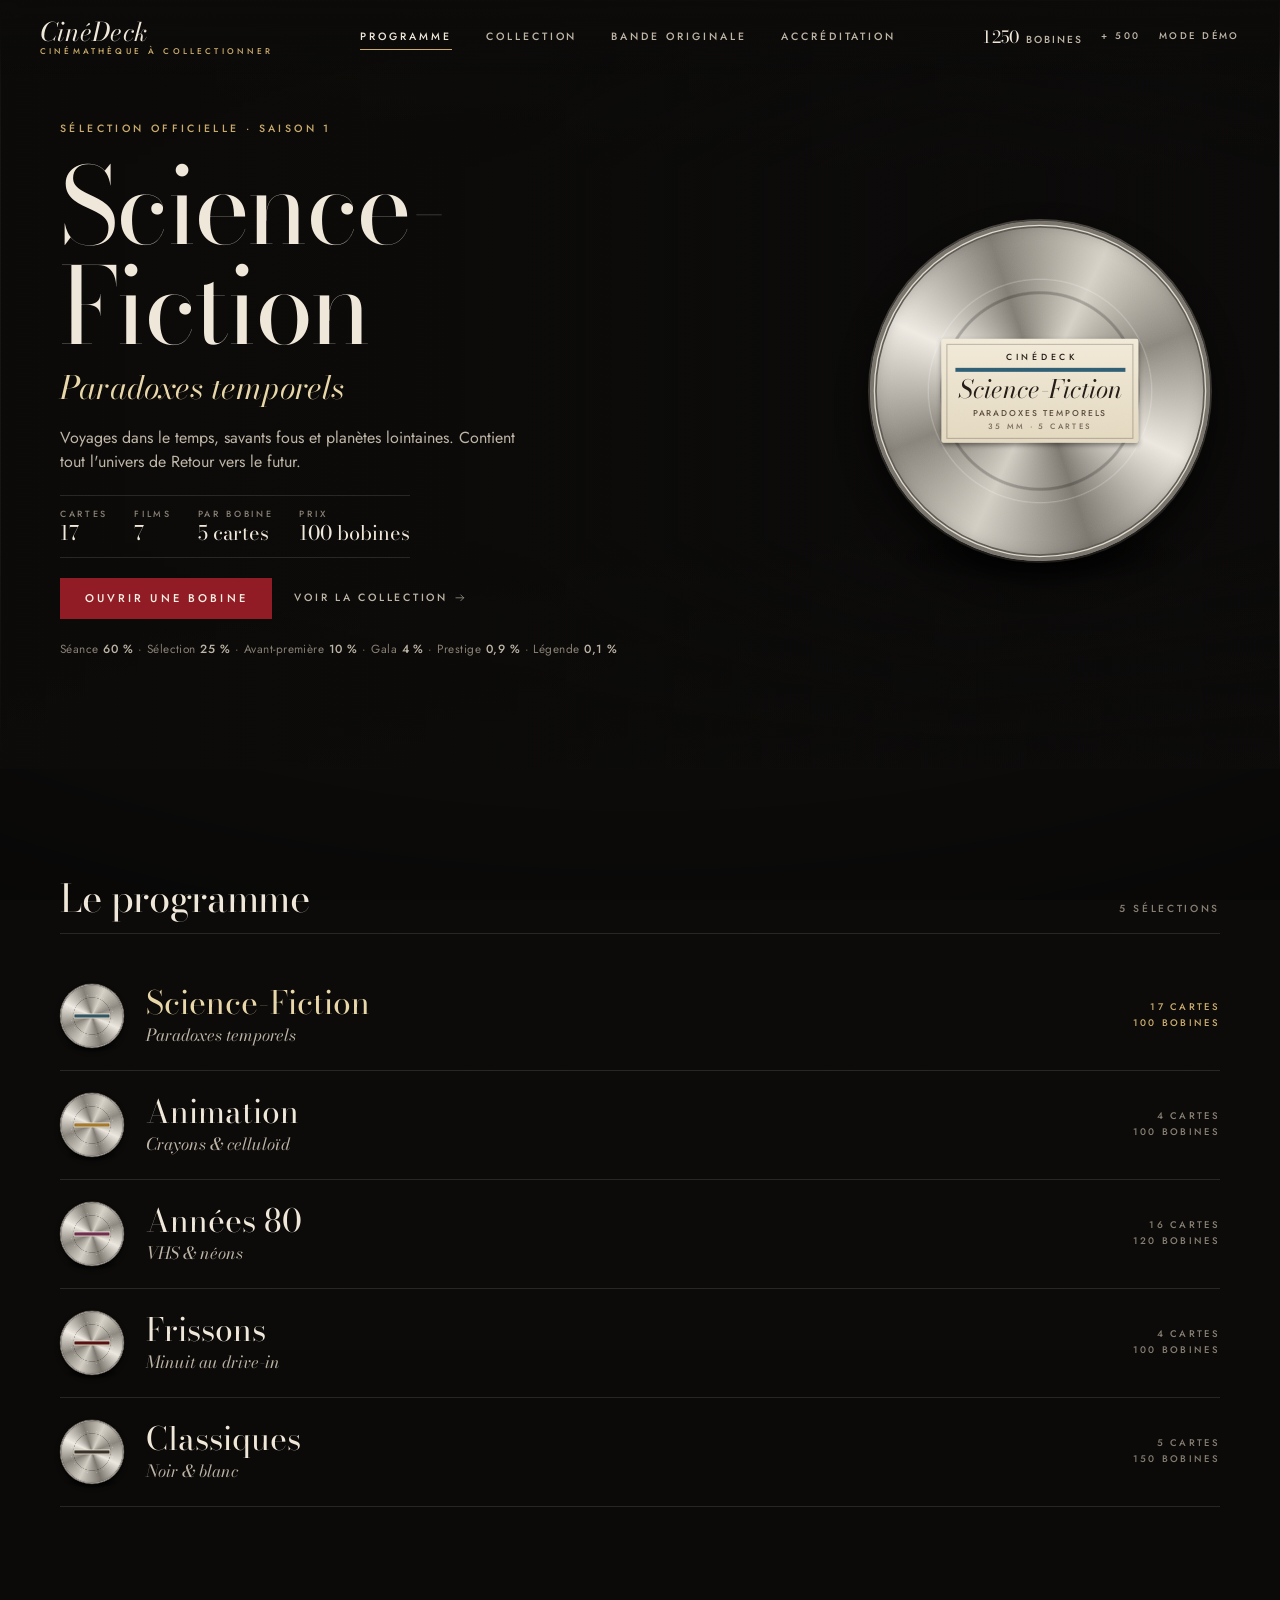
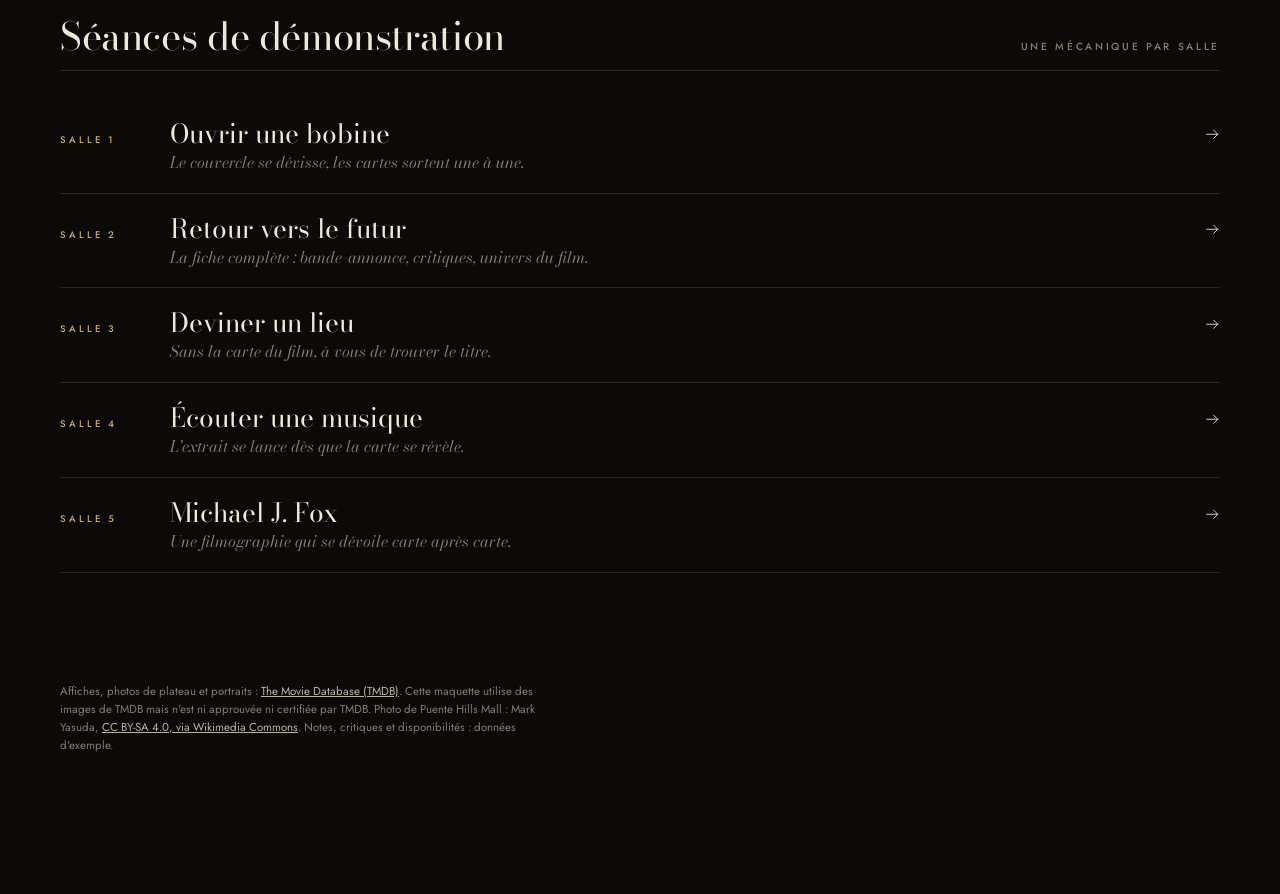
==== commit a69fface: "Refonte « Croisette » de CinéDeck : vrais visuels et esthétique festival Affiches françaises, photos" ====
--- a/cinedeck/index.html
+++ b/cinedeck/index.html
@@ -7,24 +7,25 @@
 <meta name="description" content="Maquette interactive d'un jeu de cartes à collectionner autour du cinéma.">
 <link rel="preconnect" href="https://fonts.googleapis.com">
 <link rel="preconnect" href="https://fonts.gstatic.com" crossorigin>
-<link rel="stylesheet" href="https://fonts.googleapis.com/css2?family=Unbounded:wght@500;700;800;900&family=Instrument+Serif:ital@0;1&family=Instrument+Sans:wdth,wght@75..100,400..700&family=DM+Mono:wght@400;500&display=swap">
+<link rel="stylesheet" href="https://fonts.googleapis.com/css2?family=Bodoni+Moda:ital,opsz,wght@0,6..96,400..700;1,6..96,400..700&family=Jost:wght@300;400;500;600&display=swap">
 <link rel="stylesheet" href="styles.css">
 </head>
 <body>
 <!--APP-->
-<div class="fx" aria-hidden="true"><div class="fx-beam"></div><canvas id="dust"></canvas><div class="fx-vignette"></div></div>
+<div class="vignette" aria-hidden="true"></div>
 
-<header class="topbar">
-  <a class="marquee" href="#packs" aria-label="CinéDeck, boutique"><span class="marquee-bulbs"></span><span class="marquee-text">CinéDeck</span></a>
-  <div class="hud" id="hud"></div>
+<header class="masthead">
+  <a class="wordmark" href="#packs" aria-label="CinéDeck, programme"><b>CinéDeck</b><span>Cinémathèque à collectionner</span></a>
+  <nav class="topnav" id="topnav" aria-label="Navigation principale"></nav>
+  <div class="purse" id="purse"></div>
 </header>
 
 <main class="view" id="view"></main>
 
 <div class="capsule" id="capsule" hidden></div>
-<nav class="dock" id="dock" aria-label="Navigation principale"></nav>
+<nav class="tabbar" id="tabbar" aria-label="Navigation"></nav>
 <div class="sheet" id="sheet" role="dialog" aria-modal="true" aria-label="Détail de la carte" hidden></div>
-<div class="stage" id="stage" role="dialog" aria-modal="true" aria-label="Ouverture de pack" hidden></div>
+<div class="stage" id="stage" role="dialog" aria-modal="true" aria-label="Ouverture d'une bobine" hidden></div>
 <aside class="demo" id="demo" role="dialog" aria-label="Mode démo" hidden></aside>
 <div class="toasts" id="toasts" aria-live="polite"></div>
 <div class="grain" aria-hidden="true"></div>
--- a/cinedeck/styles.css
+++ b/cinedeck/styles.css
@@ -1,916 +1,579 @@
-/* Direction « Séance » — la salle s'éteint, le projecteur s'allume.
-   Faisceau et poussière, grain de pellicule, velours et laiton, cartes en métal holographique, dock de jeu flottant. */
+/* Direction « Croisette » — une soirée de gala dans un vieux palais du cinéma.
+   Noir profond, ivoire, or patiné, rouge tapis réservé aux accents. Typographie Bodoni + Jost, filets fins, images en majesté. */
 :root {
   color-scheme: dark;
   /* Salle */
-  --void: #06050a;
-  --night: #0c0a12;
-  --panel: #13101b;
-  --panel-2: #1c1826;
-  --edge: rgba(255, 255, 255, .09);
-  --ink: #f7f1e5;
-  --ink-2: #bdb5c8;
-  --ink-3: #776f88;
-  /* Velours & laiton */
-  --velvet: #a3122a;
-  --velvet-hi: #e0334a;
-  --velvet-lo: #3d0510;
-  --gold: #f4c25a;
-  --gold-hi: #fff0bd;
-  --gold-lo: #8f5d10;
-  --paper: #f1e6cf;
-  --paper-ink: #2a1a12;
-  --beam: 255, 233, 196;
-  --ok: #4ee39a;
-  --bad: #ff5d73;
-  /* Raretés */
-  --r-common: #a3acb9;
-  --r-uncommon: #3ddc97;
-  --r-rare: #3d8bff;
-  --r-epic: #b65cff;
-  --r-legendary: #ffb627;
-  --r-mythic: #ff4fa3;
+  --noir: #0b0a09;
+  --noir-2: #12100e;
+  --noir-3: #1b1815;
+  --line: rgba(239, 231, 216, .13);
+  --line-2: rgba(239, 231, 216, .26);
+  --ivoire: #efe7d8;
+  --ivoire-2: #bcb3a4;
+  --ivoire-3: #847c70;
+  /* Or & rouge */
+  --or: #c8a96a;
+  --or-clair: #e8d6a6;
+  --or-sombre: #8a6f3c;
+  --argent: #c3c6cb;
+  --rouge: #8e1b24;
+  --rouge-clair: #b3262f;
+  --papier: #ece3cf;
+  --encre: #241c16;
+  --gilt: linear-gradient(135deg, #f3e3b5 0%, #b18c48 22%, #f6e8c2 45%, #8f6d34 70%, #e6cf98 100%);
   /* Typo */
-  --f-display: 'Unbounded', 'Arial Black', system-ui, sans-serif;
-  --f-serif: 'Instrument Serif', Georgia, 'Times New Roman', serif;
-  --f-body: 'Instrument Sans', system-ui, -apple-system, 'Segoe UI', sans-serif;
-  --f-mono: 'DM Mono', ui-monospace, Menlo, monospace;
+  --f-display: 'Bodoni Moda', 'Didot', 'Bodoni 72', 'Bodoni MT', Georgia, serif;
+  --f-sans: 'Jost', 'Futura', 'Century Gothic', 'Avenir Next', system-ui, sans-serif;
   /* Gabarit */
   --gl: max(16px, env(safe-area-inset-left, 0px));
   --gr: max(16px, env(safe-area-inset-right, 0px));
   --sb: env(safe-area-inset-bottom, 0px);
-  --glitter:
-    radial-gradient(circle at 12% 18%, #fff 0 .35cqi, transparent .65cqi),
-    radial-gradient(circle at 63% 9%, #fff 0 .25cqi, transparent .5cqi),
-    radial-gradient(circle at 38% 52%, #fff 0 .42cqi, transparent .75cqi),
-    radial-gradient(circle at 84% 41%, #fff 0 .3cqi, transparent .55cqi),
-    radial-gradient(circle at 22% 83%, #fff 0 .3cqi, transparent .5cqi),
-    radial-gradient(circle at 71% 77%, #fff 0 .45cqi, transparent .8cqi);
+  --head-h: 74px;
 }
 
 * { box-sizing: border-box; }
 [hidden] { display: none !important; }
-html { background: var(--void); }
+html { background: var(--noir); }
 body {
-  margin: 0; min-height: 100%;
-  background:
-    radial-gradient(90% 55% at 50% -14%, rgba(163, 18, 42, .30), transparent 62%),
-    radial-gradient(50% 40% at 100% 100%, rgba(61, 139, 255, .07), transparent 70%),
-    var(--void);
-  color: var(--ink); font-family: var(--f-body); font-size: 15px; line-height: 1.5;
+  margin: 0; min-height: 100%; background: var(--noir); color: var(--ivoire);
+  font-family: var(--f-sans); font-weight: 400; font-size: 15px; line-height: 1.55;
   -webkit-font-smoothing: antialiased; overflow-x: clip;
 }
-body::before { content: ""; position: fixed; inset: 0 0 auto; height: env(safe-area-inset-top, 0px); z-index: 40; background: var(--void); }
+body::before { content: ""; position: fixed; inset: 0 0 auto; height: env(safe-area-inset-top, 0px); z-index: 40; background: var(--noir); }
 body.no-scroll { overflow: hidden; }
 button, input { font: inherit; color: inherit; }
 button { cursor: pointer; -webkit-tap-highlight-color: transparent; }
-a { color: var(--gold-hi); }
-:focus-visible { outline: 2px solid var(--gold); outline-offset: 3px; }
-h1, h2, h3, h4 { margin: 0; font-family: var(--f-display); font-weight: 800; text-transform: uppercase; line-height: .98; letter-spacing: -.015em; text-wrap: balance; }
+a { color: inherit; }
+:focus-visible { outline: 1px solid var(--or); outline-offset: 4px; }
+h1, h2, h3, h4 { margin: 0; font-family: var(--f-display); font-weight: 400; line-height: 1.02; letter-spacing: -.01em; text-wrap: balance; }
 p { margin: 0; }
-.ico { width: 1.15em; height: 1.15em; fill: none; stroke: currentColor; stroke-width: 1.8; stroke-linecap: round; stroke-linejoin: round; flex: none; }
+img { max-width: 100%; }
+.ico { width: 1.1em; height: 1.1em; fill: none; stroke: currentColor; stroke-width: 1.3; stroke-linecap: round; stroke-linejoin: round; flex: none; }
 .sr-only { position: absolute; width: 1px; height: 1px; overflow: hidden; clip: rect(0 0 0 0); white-space: nowrap; }
-.serif { font-family: var(--f-serif); font-style: italic; font-weight: 400; text-transform: none; letter-spacing: 0; }
-.fine { font-size: .78rem; color: var(--ink-3); }
-.muted { color: var(--ink-2); }
-.kicker { display: inline-flex; align-items: center; gap: 10px; font: 500 .68rem/1 var(--f-mono); letter-spacing: .22em; text-transform: uppercase; color: var(--gold); }
-.kicker::before { content: ""; width: 22px; height: 1px; background: currentColor; }
-.mega { font-size: clamp(2.4rem, 9vw, 5.6rem); font-weight: 900; letter-spacing: -.035em; }
-.tag {
-  display: inline-flex; align-items: center; gap: 6px; padding: 6px 11px; white-space: nowrap;
-  font: 500 .7rem/1.2 var(--f-mono); letter-spacing: .05em; text-transform: uppercase; color: var(--ink-2);
-  background: rgba(255, 255, 255, .07);
-  clip-path: polygon(7px 0, 100% 0, 100% calc(100% - 7px), calc(100% - 7px) 100%, 0 100%, 0 7px);
-}
-.tag .ico { width: 14px; height: 14px; }
-.tag.warn { background: rgba(241, 230, 207, .14); color: var(--paper); }
-
-/* ───────── Ambiance : faisceau, poussière, grain ───────── */
-.fx { position: fixed; inset: 0; z-index: 0; pointer-events: none; }
-.fx-beam {
-  position: absolute; inset: 0;
-  background: conic-gradient(at 50% -2%, transparent 0deg 163deg, rgba(var(--beam), .05) 170deg, rgba(var(--beam), .10) 180deg, rgba(var(--beam), .05) 190deg, transparent 197deg 360deg);
-  -webkit-mask: linear-gradient(180deg, #000 0%, rgba(0, 0, 0, .6) 55%, transparent 92%);
-          mask: linear-gradient(180deg, #000 0%, rgba(0, 0, 0, .6) 55%, transparent 92%);
-  animation: flicker 6s infinite;
-}
-.fx-beam::before { content: ""; position: absolute; left: 50%; top: -60px; width: 220px; height: 120px; translate: -50% 0; border-radius: 50%; background: radial-gradient(closest-side, rgba(var(--beam), .55), transparent); filter: blur(10px); }
-#dust { position: absolute; inset: 0; width: 100%; height: 100%; }
-.fx-vignette { position: absolute; inset: 0; background: radial-gradient(120% 90% at 50% 40%, transparent 55%, rgba(0, 0, 0, .75)); }
-.grain {
-  position: fixed; inset: -100%; z-index: 300; pointer-events: none; opacity: .09; mix-blend-mode: overlay;
-  background-image: url("data:image/svg+xml;utf8,<svg xmlns='http://www.w3.org/2000/svg' width='180' height='180'><filter id='n'><feTurbulence type='fractalNoise' baseFrequency='.85' numOctaves='2' stitchTiles='stitch'/><feColorMatrix values='0 0 0 0 1 0 0 0 0 1 0 0 0 0 1 0 0 0 1 0'/></filter><rect width='100%' height='100%' filter='url(%23n)'/></svg>");
-  animation: grain .9s steps(5) infinite;
-}
-@keyframes grain { 0% { transform: translate(0, 0); } 20% { transform: translate(-3%, 2%); } 40% { transform: translate(2%, -4%); } 60% { transform: translate(-4%, -2%); } 80% { transform: translate(3%, 3%); } }
-@keyframes flicker { 0%, 100% { opacity: 1; } 47% { opacity: 1; } 48% { opacity: .82; } 49% { opacity: 1; } 71% { opacity: .9; } 72% { opacity: 1; } }
+.kicker { font: 500 .66rem/1.3 var(--f-sans); letter-spacing: .32em; text-transform: uppercase; color: var(--or); }
+.it { font-family: var(--f-display); font-style: italic; }
+.fine { font-size: .78rem; color: var(--ivoire-3); }
+.muted { color: var(--ivoire-2); }
+.display { font-size: clamp(2.8rem, 8vw, 5.6rem); font-weight: 400; letter-spacing: -.02em; }
+.grain { position: fixed; inset: -50%; z-index: 300; pointer-events: none; opacity: .05; mix-blend-mode: overlay;
+  background-image: url("data:image/svg+xml;utf8,<svg xmlns='http://www.w3.org/2000/svg' width='180' height='180'><filter id='n'><feTurbulence type='fractalNoise' baseFrequency='.9' numOctaves='2' stitchTiles='stitch'/><feColorMatrix values='0 0 0 0 1 0 0 0 0 1 0 0 0 0 1 0 0 0 1 0'/></filter><rect width='100%' height='100%' filter='url(%23n)'/></svg>");
+  animation: grain 1s steps(4) infinite; }
+@keyframes grain { 25% { transform: translate(-2%, 1%); } 50% { transform: translate(1%, -2%); } 75% { transform: translate(-1%, -1%); } }
+.vignette { position: fixed; inset: 0; z-index: 0; pointer-events: none; background: radial-gradient(130% 100% at 50% 30%, transparent 60%, rgba(0, 0, 0, .6)); }
 
 /* ───────── Boutons ───────── */
 .btn {
-  --b1: #2c2636; --b2: #1a1622; --bedge: #09070d;
-  position: relative; overflow: hidden; isolation: isolate;
-  display: inline-flex; align-items: center; justify-content: center; gap: .6em;
-  font: 700 .74rem/1 var(--f-display); letter-spacing: .06em; text-transform: uppercase; white-space: nowrap;
-  color: var(--ink); text-decoration: none; padding: 1.05em 1.45em; border: 0; border-radius: 13px;
-  background: linear-gradient(180deg, var(--b1), var(--b2));
-  box-shadow: inset 0 1px 0 rgba(255, 255, 255, .18), inset 0 -2px 0 rgba(0, 0, 0, .22), 0 4px 0 var(--bedge), 0 12px 24px -10px rgba(0, 0, 0, .9);
-  transition: transform .12s, box-shadow .12s, filter .2s;
-}
-.btn:hover { filter: brightness(1.12); }
-.btn:active { transform: translateY(3px); box-shadow: inset 0 1px 0 rgba(255, 255, 255, .18), 0 1px 0 var(--bedge), 0 4px 10px -6px rgba(0, 0, 0, .9); }
-.btn .ico { width: 1.25em; height: 1.25em; }
-.btn-gold { --b1: #ffe28f; --b2: #eaa526; --bedge: #7d4a05; color: #2a1600; text-shadow: 0 1px 0 rgba(255, 255, 255, .45); }
-.btn-gold::after { content: ""; position: absolute; inset: 0; z-index: -1; background: linear-gradient(110deg, transparent 35%, rgba(255, 255, 255, .75) 50%, transparent 65%); transform: translateX(-130%); animation: shine 3.4s ease-in-out infinite; }
-@keyframes shine { 55%, 100% { transform: translateX(130%); } }
-.btn-velvet { --b1: #e8394f; --b2: #a3122a; --bedge: #45050f; color: #fff; }
-.btn-glass { --b1: rgba(255, 255, 255, .1); --b2: rgba(255, 255, 255, .04); --bedge: rgba(0, 0, 0, .55); }
-.btn-xl { font-size: .9rem; padding: 1.25em 1.9em; border-radius: 17px; }
-.btn-sm { font-size: .64rem; padding: .95em 1.15em; border-radius: 11px; }
+  display: inline-flex; align-items: center; justify-content: center; gap: .9em; white-space: nowrap;
+  font: 500 .7rem/1 var(--f-sans); letter-spacing: .28em; text-transform: uppercase; text-decoration: none;
+  padding: 1.25em 2.1em; border: 1px solid var(--line-2); border-radius: 0; background: transparent; color: var(--ivoire);
+  transition: border-color .3s, color .3s, background .3s;
+}
+.btn:hover { border-color: var(--or); color: var(--or-clair); }
+.btn .ico { width: 1.3em; height: 1.3em; }
+.btn-red { background: var(--rouge); border-color: var(--rouge); color: #fbf1e3; }
+.btn-red:hover { background: var(--rouge-clair); border-color: var(--rouge-clair); color: #fff; }
+.btn-ivory { background: var(--ivoire); border-color: var(--ivoire); color: var(--noir); }
+.btn-ivory:hover { background: var(--or-clair); border-color: var(--or-clair); color: var(--noir); }
+.btn-sm { padding: 1em 1.5em; font-size: .64rem; }
 .btn[disabled] { opacity: .4; pointer-events: none; }
-.icon-btn {
-  width: 42px; height: 42px; border-radius: 50%; display: inline-grid; place-items: center; flex: none; border: 0; color: var(--ink);
-  background: linear-gradient(180deg, rgba(255, 255, 255, .12), rgba(255, 255, 255, .04));
-  box-shadow: inset 0 0 0 1px rgba(255, 255, 255, .12), 0 3px 0 rgba(0, 0, 0, .55);
-}
-.icon-btn:active { transform: translateY(2px); }
-
-/* ───────── Barre haute : enseigne lumineuse + HUD ───────── */
-.topbar {
-  position: sticky; top: env(safe-area-inset-top, 0px); z-index: 30;
-  display: flex; align-items: center; justify-content: space-between; gap: 12px;
-  padding: 12px var(--gr) 14px var(--gl);
-  background: linear-gradient(180deg, rgba(6, 5, 10, .97) 0%, rgba(6, 5, 10, .82) 65%, transparent);
-}
-.marquee {
-  position: relative; display: inline-flex; align-items: center; padding: 9px 15px 8px; border-radius: 9px; text-decoration: none;
-  background: linear-gradient(180deg, #24070e, #0d0306);
-  box-shadow: inset 0 0 0 2px var(--gold-lo), inset 0 0 0 3px #1a0408, 0 0 26px -4px rgba(244, 194, 90, .35);
-}
-.marquee-bulbs {
-  position: absolute; inset: 0; border-radius: inherit; padding: 4px;
-  background: radial-gradient(circle, var(--gold-hi) 0 1.4px, rgba(255, 220, 140, .4) 2px, transparent 2.6px) 0 0 / 8px 8px;
+.link-btn { display: inline-flex; align-items: center; gap: .6em; padding: .4em 0; border: 0; background: none; color: var(--ivoire-2);
+  font: 500 .66rem/1 var(--f-sans); letter-spacing: .26em; text-transform: uppercase; text-decoration: none; border-bottom: 1px solid transparent; transition: color .3s, border-color .3s; }
+.link-btn:hover { color: var(--ivoire); border-bottom-color: var(--or); }
+.circle-btn { width: 44px; height: 44px; border-radius: 50%; flex: none; display: inline-grid; place-items: center; border: 1px solid var(--line-2); background: transparent; color: var(--ivoire); transition: border-color .3s, background .3s; }
+.circle-btn:hover { border-color: var(--or); }
+.circle-btn .ico { width: 15px; height: 15px; }
+.circle-btn.lg { width: 64px; height: 64px; }
+.circle-btn.lg .ico { width: 20px; height: 20px; }
+
+/* ───────── En-tête ───────── */
+.masthead {
+  position: sticky; top: env(safe-area-inset-top, 0px); z-index: 30; height: var(--head-h);
+  display: flex; align-items: center; justify-content: space-between; gap: 20px;
+  padding-left: var(--gl); padding-right: var(--gr);
+  background: linear-gradient(180deg, rgba(11, 10, 9, .94) 0%, rgba(11, 10, 9, .7) 60%, transparent);
+}
+.wordmark { display: grid; gap: 3px; text-decoration: none; color: var(--ivoire); }
+.wordmark b { font: italic 400 1.6rem/1 var(--f-display); letter-spacing: .01em; }
+.wordmark span { font: 500 .52rem/1 var(--f-sans); letter-spacing: .38em; text-transform: uppercase; color: var(--or); display: none; }
+.topnav { display: none; gap: 34px; }
+.topnav a { position: relative; padding: 8px 0; font: 500 .66rem/1 var(--f-sans); letter-spacing: .28em; text-transform: uppercase; text-decoration: none; color: var(--ivoire-2); transition: color .3s; }
+.topnav a:hover { color: var(--ivoire); }
+.topnav a[aria-current="page"] { color: var(--ivoire); }
+.topnav a[aria-current="page"]::after { content: ""; position: absolute; left: 0; right: 0; bottom: 0; height: 1px; background: var(--or); }
+.purse { display: flex; align-items: center; gap: 18px; font: 500 .64rem/1 var(--f-sans); letter-spacing: .2em; text-transform: uppercase; color: var(--ivoire-2); }
+.purse b { font: 400 1.05rem/1 var(--f-display); letter-spacing: 0; color: var(--ivoire); margin-right: .4em; font-variant-numeric: lining-nums; }
+.purse .link-btn { font-size: .6rem; }
+.purse .add { display: none; }
+@media (min-width: 900px) {
+  .wordmark span { display: block; }
+  .topnav { display: flex; }
+  .purse .add { display: inline-flex; }
+  .masthead { padding-left: max(40px, env(safe-area-inset-left, 0px)); padding-right: max(40px, env(safe-area-inset-right, 0px)); }
+}
+/* Barre basse mobile */
+.tabbar { position: fixed; z-index: 35; left: 0; right: 0; bottom: 0; display: grid; grid-template-columns: repeat(5, 1fr);
+  padding: 8px var(--gr) calc(8px + var(--sb)) var(--gl); background: rgba(11, 10, 9, .96); border-top: 1px solid var(--line); backdrop-filter: blur(12px); }
+.tabbar a, .tabbar button { display: grid; justify-items: center; gap: 5px; padding: 6px 2px; border: 0; background: none; color: var(--ivoire-3); text-decoration: none;
+  font: 500 .5rem/1 var(--f-sans); letter-spacing: .18em; text-transform: uppercase; }
+.tabbar .ico { width: 20px; height: 20px; }
+.tabbar [aria-current="page"] { color: var(--ivoire); }
+.tabbar [aria-current="page"] .ico { color: var(--or); }
+@media (min-width: 900px) { .tabbar { display: none; } }
+
+/* ───────── Vue ───────── */
+.view { position: relative; z-index: 1; max-width: 1240px; margin: 0 auto; padding: 24px var(--gr) calc(150px + var(--sb)) var(--gl); display: flex; flex-direction: column; gap: 80px; }
+.view.under-head { margin-top: calc(-1 * var(--head-h)); padding-top: 0; }
+@media (min-width: 900px) { .view { padding-left: max(40px, env(safe-area-inset-left, 0px)); padding-right: max(40px, env(safe-area-inset-right, 0px)); gap: 110px; padding-bottom: 140px; } }
+.section { display: flex; flex-direction: column; gap: 28px; min-width: 0; }
+.sec-title { display: flex; flex-wrap: wrap; align-items: baseline; justify-content: space-between; gap: 6px 16px; padding-bottom: 14px; border-bottom: 1px solid var(--line); font-size: clamp(1.6rem, 4vw, 2.4rem); }
+.sec-title small { font: 500 .64rem/1 var(--f-sans); letter-spacing: .26em; text-transform: uppercase; color: var(--ivoire-3); white-space: nowrap; }
+.page-head { display: grid; gap: 14px; padding-top: 20px; }
+.page-head .count { font: italic 400 1.25rem/1.3 var(--f-display); color: var(--ivoire-2); }
+.page-head .count b { font-style: normal; color: var(--ivoire); }
+
+/* ───────── Carte ───────── */
+.card {
+  --frame: rgba(239, 231, 216, .28);
+  --seal-bd: rgba(239, 231, 216, .5);
+  --seal-ink: var(--ivoire-2);
+  --seal-bg: rgba(11, 10, 9, .85);
+  position: relative; display: block; width: 100%; max-width: 100%; aspect-ratio: 5 / 7; container-type: inline-size;
+  padding: 0; border: 0; border-radius: 2.4% / 1.7%; background: #15130f; color: var(--ivoire); text-align: left;
+  box-shadow: inset 0 0 0 1px rgba(255, 255, 255, .03), 0 18px 40px -24px rgba(0, 0, 0, .95);
+  transform: perspective(1000px) rotateX(var(--rx, 0deg)) rotateY(var(--ry, 0deg)) translateY(var(--lift, 0px));
+  transition: transform .7s cubic-bezier(.2, .7, .2, 1), box-shadow .5s;
+}
+button.card:hover { --lift: -5px; box-shadow: inset 0 0 0 1px rgba(255, 255, 255, .03), 0 30px 50px -26px #000; }
+.card.is-tilting { transition: transform .1s linear; }
+.card.r-uncommon { --frame: rgba(195, 198, 203, .6); --seal-bd: var(--argent); --seal-ink: var(--argent); }
+.card.r-rare { --frame: rgba(200, 169, 106, .75); --seal-bd: var(--or); --seal-ink: var(--or-clair); }
+.card.r-epic { --frame: var(--or); --seal-bd: var(--or); --seal-ink: var(--or-clair); }
+.card.r-legendary { --frame: var(--or-clair); --seal-ink: #2a1d08; }
+.card.r-mythic { --frame: var(--or); --seal-ink: var(--or-clair); background: #060505; }
+/* Tranche dorée (Prestige, Légende) */
+.card.r-legendary::before, .card.r-mythic::before {
+  content: ""; position: absolute; inset: 0; border-radius: inherit; padding: 1.3%; background: var(--gilt); pointer-events: none;
   -webkit-mask: linear-gradient(#000 0 0) content-box, linear-gradient(#000 0 0); -webkit-mask-composite: xor;
           mask: linear-gradient(#000 0 0) content-box exclude, linear-gradient(#000 0 0);
-  animation: chase 1s steps(2) infinite;
-}
-@keyframes chase { to { background-position: 4px 4px; } }
-.marquee-text {
-  position: relative; font: 900 1.12rem/1 var(--f-display); letter-spacing: .08em; text-transform: uppercase;
-  background: linear-gradient(180deg, var(--gold-hi) 10%, var(--gold) 55%, var(--gold-lo) 100%);
-  -webkit-background-clip: text; background-clip: text; color: transparent;
-  filter: drop-shadow(0 0 7px rgba(244, 194, 90, .5));
-}
-.hud { display: flex; align-items: center; gap: 10px; }
-.lvl { position: relative; width: 42px; height: 42px; display: grid; place-items: center; flex: none; }
-.lvl svg { position: absolute; inset: 0; rotate: -90deg; }
-.lvl circle { fill: none; stroke-width: 3.2; }
-.lvl .ring-bg { stroke: rgba(255, 255, 255, .1); }
-.lvl .ring-fg { stroke: var(--gold); stroke-linecap: round; filter: drop-shadow(0 0 3px rgba(244, 194, 90, .7)); }
-.lvl b { font: 900 .95rem/1 var(--f-display); }
-.lvl-meta { display: none; gap: 5px; }
-.lvl-meta span { font: 500 .66rem/1 var(--f-mono); letter-spacing: .14em; text-transform: uppercase; color: var(--ink-2); }
-.lvl-meta i { display: block; width: 110px; height: 4px; border-radius: 4px; background: rgba(255, 255, 255, .1); overflow: hidden; }
-.lvl-meta em { display: block; height: 100%; background: linear-gradient(90deg, var(--gold-lo), var(--gold-hi)); }
-@media (min-width: 640px) { .lvl-meta { display: grid; } }
-.coins {
-  display: inline-flex; align-items: center; gap: 8px; padding: 4px 4px 4px 6px; border-radius: 999px;
-  background: linear-gradient(180deg, #1f1a29, #110e17); box-shadow: inset 0 0 0 1px rgba(255, 255, 255, .1), 0 3px 0 #050407;
-}
-.coin { width: 28px; height: 28px; border-radius: 50%; display: grid; place-items: center; color: #3a2300;
-  background: radial-gradient(circle at 35% 30%, #fff3c4, #f1b73c 55%, #9a6210); box-shadow: inset 0 -2px 0 rgba(0, 0, 0, .25); }
-.coin .ico { width: 18px; height: 18px; stroke-width: 2; }
-.coins b { font: 700 .86rem/1 var(--f-display); font-variant-numeric: tabular-nums; letter-spacing: .02em; }
-.coin-add { width: 28px; height: 28px; border-radius: 50%; border: 0; display: grid; place-items: center; background: var(--velvet); color: #fff; font: 800 1rem/1 var(--f-display); box-shadow: inset 0 -2px 0 rgba(0, 0, 0, .3); }
-
-/* ───────── Dock ───────── */
-.dock {
-  position: fixed; z-index: 35; left: 50%; translate: -50% 0; bottom: calc(12px + var(--sb));
-  width: min(540px, calc(100% - 20px)); height: 70px;
-  display: grid; grid-template-columns: repeat(5, 1fr); align-items: center;
-  border-radius: 24px;
-  background: linear-gradient(180deg, rgba(34, 28, 46, .9), rgba(12, 10, 18, .94));
-  backdrop-filter: blur(18px) saturate(1.4); -webkit-backdrop-filter: blur(18px) saturate(1.4);
-  box-shadow: inset 0 1px 0 rgba(255, 255, 255, .14), inset 0 0 0 1px rgba(255, 255, 255, .06), 0 24px 50px -12px #000;
-}
-.dock-item {
-  position: relative; height: 100%; display: flex; flex-direction: column; align-items: center; justify-content: center; gap: 5px;
-  border: 0; background: none; color: var(--ink-3); text-decoration: none;
-  font: 600 .56rem/1 var(--f-display); letter-spacing: .08em; text-transform: uppercase;
-}
-.dock-item .ico { width: 23px; height: 23px; transition: transform .2s; }
-.dock-item[aria-current="page"] { color: var(--gold-hi); }
-.dock-item[aria-current="page"] .ico { filter: drop-shadow(0 0 6px rgba(244, 194, 90, .8)); transform: translateY(-2px); }
-.dock-item[aria-current="page"]::after { content: ""; position: absolute; bottom: 5px; width: 5px; height: 5px; border-radius: 50%; background: var(--gold); box-shadow: 0 0 8px var(--gold); }
-.dock-main { color: var(--gold) !important; }
-.dock-main .orb {
-  width: 64px; height: 64px; margin-top: -30px; border-radius: 50%; display: grid; place-items: center; color: #2a1600;
-  background: radial-gradient(circle at 35% 28%, #fff4c7, #f4c25a 45%, #b07613 80%);
-  box-shadow: inset 0 -3px 0 rgba(0, 0, 0, .25), 0 0 0 5px rgba(12, 10, 18, .95), 0 0 0 6px rgba(244, 194, 90, .35), 0 0 30px rgba(244, 194, 90, .55);
-  animation: orb 2.6s ease-in-out infinite;
-}
-.dock-main .orb .ico { width: 28px; height: 28px; stroke-width: 2.2; filter: none !important; transform: none !important; }
-.dock-main::after { display: none; }
-@keyframes orb { 50% { box-shadow: inset 0 -3px 0 rgba(0, 0, 0, .25), 0 0 0 5px rgba(12, 10, 18, .95), 0 0 0 6px rgba(244, 194, 90, .55), 0 0 44px rgba(244, 194, 90, .8); } }
-
-/* ───────── Vue ───────── */
-.view {
-  position: relative; z-index: 1; max-width: 1280px; margin: 0 auto;
-  padding: 8px var(--gr) calc(200px + var(--sb)) var(--gl);
-  display: flex; flex-direction: column; gap: 60px;
-}
+}
+.c-rule { position: absolute; inset: 2.6cqi; border: .3cqi solid var(--frame); pointer-events: none; z-index: 3; }
+.card.r-epic .c-rule::after, .card.r-legendary .c-rule::after, .card.r-mythic .c-rule::after { content: ""; position: absolute; inset: .9cqi; border: .2cqi solid var(--frame); opacity: .7; }
+.c-corners { position: absolute; inset: 4.6cqi; z-index: 4; pointer-events: none; display: none;
+  background:
+    linear-gradient(var(--frame), var(--frame)) 0 0 / 7cqi .3cqi no-repeat, linear-gradient(var(--frame), var(--frame)) 0 0 / .3cqi 7cqi no-repeat,
+    linear-gradient(var(--frame), var(--frame)) 100% 0 / 7cqi .3cqi no-repeat, linear-gradient(var(--frame), var(--frame)) 100% 0 / .3cqi 7cqi no-repeat,
+    linear-gradient(var(--frame), var(--frame)) 0 100% / 7cqi .3cqi no-repeat, linear-gradient(var(--frame), var(--frame)) 0 100% / .3cqi 7cqi no-repeat,
+    linear-gradient(var(--frame), var(--frame)) 100% 100% / 7cqi .3cqi no-repeat, linear-gradient(var(--frame), var(--frame)) 100% 100% / .3cqi 7cqi no-repeat; }
+.card.r-epic .c-corners, .card.r-legendary .c-corners, .card.r-mythic .c-corners { display: block; }
+.c-img { position: absolute; left: 6cqi; right: 6cqi; top: 6cqi; bottom: 39cqi; overflow: hidden; background: #0e0c0a; }
+.c-img img { display: block; width: 100%; height: 100%; object-fit: cover; object-position: var(--focus, 50% 20%); transition: transform 1.2s cubic-bezier(.2, .7, .2, 1), filter .6s; }
+button.card:hover .c-img img { transform: scale(1.035); }
+.c-img::after { content: ""; position: absolute; inset: 0; box-shadow: inset 0 0 0 .3cqi rgba(0, 0, 0, .5), inset 0 -12cqi 14cqi -10cqi rgba(0, 0, 0, .55); }
+.t-actor .c-img img { filter: grayscale(1) contrast(1.08) brightness(.95); }
+.c-seal { position: absolute; z-index: 5; right: 8cqi; bottom: 32cqi; width: 14cqi; height: 14cqi; border-radius: 50%; display: grid; place-items: center;
+  border: .3cqi solid var(--seal-bd); background: var(--seal-bg); color: var(--seal-ink); font: italic 500 4.6cqi/1 var(--f-display); letter-spacing: .02em; }
+.c-seal .laurel { position: absolute; inset: 7%; width: 86%; height: 86%; fill: currentColor; opacity: .55; }
+.c-seal b { position: relative; font-weight: 500; }
+.card.r-legendary .c-seal { border: 0; background: var(--gilt); box-shadow: 0 0 0 .3cqi rgba(0, 0, 0, .5), 0 1cqi 3cqi rgba(0, 0, 0, .6); }
+.card.r-mythic .c-seal { border: .35cqi solid var(--or); background: radial-gradient(circle at 38% 32%, #c8343e, #7d1018 62%, #4d070c); box-shadow: 0 1cqi 3cqi rgba(0, 0, 0, .7); color: var(--or-clair); }
+.c-cap { position: absolute; z-index: 4; left: 7cqi; right: 7cqi; bottom: 7.4cqi; height: 29cqi; display: flex; flex-direction: column; gap: 1.2cqi; padding-top: 3cqi; }
+.c-type { font: 500 3.1cqi/1 var(--f-sans); letter-spacing: .3em; text-transform: uppercase; color: var(--ivoire-3); }
+.c-title { font: 500 6.3cqi/1.06 var(--f-display); color: var(--ivoire); display: -webkit-box; -webkit-line-clamp: 2; -webkit-box-orient: vertical; overflow: hidden; text-wrap: balance; }
+.c-sub { font: italic 400 4.9cqi/1.15 var(--f-display); color: var(--ivoire-2); white-space: nowrap; overflow: hidden; text-overflow: ellipsis; }
+.c-meta { margin-top: auto; display: flex; justify-content: space-between; gap: 2cqi; font: 500 2.9cqi/1 var(--f-sans); letter-spacing: .24em; text-transform: uppercase; color: var(--ivoire-3); }
+.c-meta b { font-weight: 500; color: var(--seal-bd); }
+.card.r-legendary .c-meta b, .card.r-mythic .c-meta b { color: var(--or-clair); }
+.c-sheen { position: absolute; inset: 0; z-index: 6; border-radius: inherit; pointer-events: none; opacity: 0;
+  background: linear-gradient(115deg, transparent 38%, rgba(255, 244, 214, .18) 50%, transparent 62%) 0 0 / 300% 100%; }
+.card.r-mythic:hover .c-sheen, .card.r-legendary:hover .c-sheen { opacity: 1; animation: sheen 2.2s ease-in-out; }
+@keyframes sheen { from { background-position: 120% 0; } to { background-position: -20% 0; } }
+.c-glow { position: absolute; inset: 0; z-index: 6; border-radius: inherit; pointer-events: none; opacity: 0; transition: opacity .4s;
+  background: radial-gradient(circle at var(--mx, 50%) var(--my, 30%), rgba(255, 246, 224, .12), transparent 55%); }
+.card.is-tilting .c-glow { opacity: 1; }
+/* Découverte : image éteinte */
+.card.is-discovered .c-img img { filter: grayscale(1) brightness(.5) contrast(1.1); }
+.c-flag { position: absolute; z-index: 5; left: 9cqi; top: 9cqi; padding: 1.6cqi 2.6cqi; font: 500 2.9cqi/1 var(--f-sans); letter-spacing: .28em; text-transform: uppercase; color: var(--ivoire); background: rgba(11, 10, 9, .75); border: .25cqi solid var(--line-2); }
+/* Nouveau */
+.c-new { position: absolute; z-index: 7; left: 50%; top: -2.6cqi; translate: -50% 0; padding: 1.6cqi 3.4cqi; white-space: nowrap; font: 500 3cqi/1 var(--f-sans); letter-spacing: .3em; text-transform: uppercase; color: #fbf1e3; background: var(--rouge); animation: fadeup .6s .5s both; }
+@keyframes fadeup { from { opacity: 0; translate: -50% 6px; } }
+/* Inconnue */
+.card.is-unknown { background: #0d0c0a; }
+.card.is-unknown .c-img { display: grid; place-items: center; background: radial-gradient(70% 60% at 50% 40%, rgba(200, 169, 106, .06), transparent 70%), #0a0908; box-shadow: inset 0 0 0 .3cqi rgba(200, 169, 106, .28); }
+.card.is-unknown .c-img::after { display: none; }
+.c-q { font: italic 400 44cqi/1 var(--f-display); color: rgba(200, 169, 106, .32); }
+.card.is-unknown .c-title { font-style: italic; color: var(--ivoire-3); font-weight: 400; }
+button.card.is-unknown:hover { --lift: -2px; }
+/* Dos de carte */
+.card-back { position: absolute; inset: 0; border-radius: 2.4% / 1.7%; overflow: hidden; display: grid; place-items: center; align-content: center; gap: 4cqi;
+  background: radial-gradient(80% 60% at 50% 45%, rgba(200, 169, 106, .08), transparent 70%), repeating-conic-gradient(from 0deg at 50% 46%, rgba(200, 169, 106, .045) 0 4deg, transparent 4deg 12deg), #0d0c0a;
+  box-shadow: 0 18px 40px -22px #000; }
+.card-back::before { content: ""; position: absolute; inset: 3cqi; border: .3cqi solid var(--or); opacity: .8; }
+.card-back::after { content: ""; position: absolute; inset: 4.4cqi; border: .2cqi solid var(--or); opacity: .4; }
+.cb-mono { width: 36cqi; height: 36cqi; border-radius: 50%; display: grid; place-items: center; border: .3cqi solid var(--or); color: var(--or-clair); font: italic 400 15cqi/1 var(--f-display); letter-spacing: -.04em; }
+.cb-name { font: 500 3.4cqi/1 var(--f-sans); letter-spacing: .5em; text-transform: uppercase; color: var(--or); padding-left: .5em; }
+.shake { animation: shake .5s; }
+@keyframes shake { 20%, 60% { translate: -6px 0; } 40%, 80% { translate: 6px 0; } }
+.card-grid { display: grid; grid-template-columns: repeat(auto-fill, minmax(min(170px, 42vw), 1fr)); gap: 36px 22px; }
+.mini-grid { display: grid; grid-template-columns: repeat(auto-fill, minmax(min(120px, 27vw), 1fr)); gap: 16px; }
+.mini-grid figure { margin: 0; display: grid; gap: 8px; }
+.mini-grid figcaption { font: 500 .58rem/1 var(--f-sans); letter-spacing: .26em; text-transform: uppercase; color: var(--ivoire-3); text-align: center; }
+
+/* ───────── Boîte de bobine ───────── */
+.can { position: relative; display: block; width: 100%; aspect-ratio: 1; container-type: inline-size; border-radius: 50%; }
+.can-shadow { position: absolute; left: 6%; right: 6%; bottom: -7%; height: 18%; border-radius: 50%; background: radial-gradient(closest-side, rgba(0, 0, 0, .85), transparent); }
+.can-inside { position: absolute; inset: 0; border-radius: 50%;
+  background: radial-gradient(circle, #d9d3c6 0 7%, #2a2520 7.5% 9%, transparent 9.5%),
+    radial-gradient(circle, transparent 0 18%, #3b2a1c 18.5%, #24190f 24%, #3a2819 30%, #1e150d 37%, #3a2819 44%, #20160e 52%, #34251a 60%, #1a120b 70%, transparent 70.5%),
+    radial-gradient(circle, #8f8a81 0 86%, #5a564f 88%, #c7c2b8 92%, #6d6961 100%);
+  box-shadow: 0 0 0 .6cqi #4b4741, inset 0 0 6cqi rgba(0, 0, 0, .7); }
+.can-inside::after { content: ""; position: absolute; inset: -20%; border-radius: 50%; background: radial-gradient(closest-side, rgba(255, 226, 170, .55), rgba(255, 200, 120, .12) 55%, transparent); opacity: 0; transition: opacity 1s; }
+.can.open .can-inside::after { opacity: 1; }
+.can-lid { position: absolute; inset: 0; border-radius: 50%;
+  background:
+    radial-gradient(circle, transparent 0 40%, rgba(0, 0, 0, .22) 40.5% 41.2%, transparent 41.8% 46%, rgba(255, 255, 255, .22) 46.4%, transparent 47% 84%, rgba(0, 0, 0, .3) 84.5% 85.5%, rgba(255, 255, 255, .25) 86%, transparent 86.6%),
+    conic-gradient(from 25deg, #d6d1c6, #8c877e 12%, #ece8df 25%, #7c776f 38%, #d3cec4 50%, #88837a 62%, #efebe3 75%, #827d74 88%, #d6d1c6);
+  box-shadow: inset 0 0 0 1.1cqi #77726a, inset 0 0 0 1.5cqi #ddd8ce, inset 0 0 0 2cqi #5f5b54, inset 0 0 5cqi rgba(0, 0, 0, .35), 0 5cqi 9cqi rgba(0, 0, 0, .7); }
+.can-label { position: absolute; left: 50%; top: 50%; translate: -50% -50%; width: 58cqi; padding: 4.2cqi 4cqi 3.6cqi; display: grid; gap: 1.6cqi; justify-items: center; text-align: center;
+  background: linear-gradient(180deg, #f2ead8, #e3d8bf); color: var(--encre); box-shadow: 0 .6cqi 1.6cqi rgba(0, 0, 0, .45); border-radius: .6cqi; }
+.can-label::before { content: ""; position: absolute; inset: 1.4cqi; border: .25cqi solid rgba(36, 28, 22, .28); pointer-events: none; }
+.can-label .l-brand { font: 500 2.6cqi/1 var(--f-sans); letter-spacing: .42em; text-transform: uppercase; padding-left: .42em; }
+.can-label .l-band { width: 100%; height: 1.2cqi; background: var(--p-accent, var(--rouge)); }
+.can-label .l-name { font: italic 400 7.4cqi/1 var(--f-display); }
+.can-label .l-ed { font: 500 2.5cqi/1.2 var(--f-sans); letter-spacing: .22em; text-transform: uppercase; color: #5b4c3e; }
+.can-label .l-spec { font: 500 2.3cqi/1 var(--f-sans); letter-spacing: .3em; text-transform: uppercase; color: #7a6a5a; }
+.can-btn { display: block; width: 100%; border: 0; padding: 0; background: none; border-radius: 50%; transition: transform .8s cubic-bezier(.2, .7, .2, 1); }
+.can-btn:hover { transform: translateY(-6px) rotate(-3deg); }
+.can.opening .can-lid { animation: unscrew 1.3s cubic-bezier(.55, 0, .3, 1) forwards; }
+@keyframes unscrew { 0% { transform: rotate(0); } 55% { transform: rotate(-240deg) scale(1.02); } 100% { transform: translate(85%, -70%) rotate(-300deg) scale(1.04); opacity: 0; } }
+
+/* ───────── Programme ───────── */
+.premiere { position: relative; width: 100vw; margin-left: calc(50% - 50vw); overflow: hidden; isolation: isolate; }
+.premiere-bg { position: absolute; inset: 0; z-index: -2; width: 100%; height: 100%; object-fit: cover; object-position: 50% 30%; }
+.premiere::before { content: ""; position: absolute; inset: 0; z-index: -1;
+  background: linear-gradient(90deg, rgba(11, 10, 9, .94) 0%, rgba(11, 10, 9, .78) 42%, rgba(11, 10, 9, .35) 75%, rgba(11, 10, 9, .55) 100%), linear-gradient(180deg, rgba(11, 10, 9, .7) 0%, transparent 22%, transparent 70%, var(--noir) 100%); }
+.premiere-inner { max-width: 1240px; margin: 0 auto; display: grid; gap: 40px; align-items: center;
+  padding: calc(var(--head-h) + 48px) var(--gr) 70px var(--gl); }
+.premiere-text { display: grid; gap: 20px; justify-items: start; min-width: 0; max-width: 620px; }
+.premiere h1 { font-size: clamp(3rem, 10vw, 6.6rem); line-height: .95; letter-spacing: -.025em; overflow-wrap: anywhere; }
+.premiere .ed { font: italic 400 clamp(1.4rem, 3.4vw, 2rem)/1.1 var(--f-display); color: var(--or-clair); margin-top: -6px; }
+.premiere .desc { color: var(--ivoire-2); font-size: 1rem; max-width: 46ch; }
+.facts-line { display: flex; flex-wrap: wrap; gap: 8px 26px; margin: 0; padding: 14px 0; border-top: 1px solid var(--line); border-bottom: 1px solid var(--line); }
+.facts-line div { display: grid; gap: 4px; }
+.facts-line dt { font: 500 .56rem/1 var(--f-sans); letter-spacing: .3em; text-transform: uppercase; color: var(--ivoire-3); }
+.facts-line dd { margin: 0; font: 400 1.25rem/1 var(--f-display); }
+.premiere-cta { display: flex; flex-wrap: wrap; align-items: center; gap: 14px 22px; }
+.odds-line { font: 400 .74rem/1.7 var(--f-sans); color: var(--ivoire-3); letter-spacing: .04em; }
+.odds-line b { font-weight: 500; color: var(--ivoire-2); }
+.premiere-can { justify-self: center; width: min(300px, 70vw); }
 @media (min-width: 900px) {
-  .view { padding-left: max(40px, env(safe-area-inset-left, 0px)); padding-right: max(40px, env(safe-area-inset-right, 0px)); gap: 80px; }
-}
-.sec-title { display: flex; align-items: center; gap: 14px; font-size: clamp(1.25rem, 3.4vw, 1.9rem); }
-.sec-title::after { content: ""; flex: 1; height: 1px; background: linear-gradient(90deg, rgba(244, 194, 90, .45), transparent); }
-.sec-title .ico { width: .9em; height: .9em; color: var(--gold); }
-.sec-title small { font: 400 .82rem/1 var(--f-mono); letter-spacing: .04em; color: var(--ink-3); text-transform: none; }
-.section { display: flex; flex-direction: column; gap: 22px; min-width: 0; }
-.scroller { display: flex; gap: 16px; overflow-x: auto; scroll-snap-type: x mandatory; padding: 6px 2px 18px; scrollbar-width: none; }
-.scroller::-webkit-scrollbar { display: none; }
-.scroller > * { scroll-snap-align: start; flex: none; }
-
-/* ───────── Carte TCG ───────── */
-.card {
-  --rc: var(--r-common);
-  --frame: linear-gradient(155deg, #eef1f5 0%, #8d96a3 20%, #3c424c 46%, #a7b0bc 70%, #e9edf2 88%, #6d7682 100%);
-  --a1: #444; --a2: #111; --a3: #888;
-  position: relative; display: block; width: 100%; max-width: 100%; aspect-ratio: 5 / 7;
-  container-type: inline-size; padding: 0; border: 0; border-radius: 7% / 5%;
-  text-align: left; color: var(--ink); font-family: var(--f-body);
-  background: var(--frame);
-  box-shadow: inset 0 1px 1px rgba(255, 255, 255, .7), inset 0 -2px 2px rgba(0, 0, 0, .45), 0 0 0 1px rgba(0, 0, 0, .7), 0 22px 34px -20px rgba(0, 0, 0, .95);
-  transform: perspective(900px) rotateX(var(--rx, 0deg)) rotateY(var(--ry, 0deg)) translateY(var(--lift, 0px));
-  transition: transform .45s cubic-bezier(.2, .8, .2, 1), box-shadow .3s;
-}
-button.card:hover { --lift: -6px; }
-.card.is-tilting { transition: transform .06s linear; }
-.r-common { --rc: var(--r-common); }
-.r-uncommon { --rc: var(--r-uncommon); }
-.r-rare { --rc: var(--r-rare); }
-.r-epic { --rc: var(--r-epic); }
-.r-legendary { --rc: var(--r-legendary); }
-.r-mythic { --rc: var(--r-mythic); }
-.card.r-uncommon { --frame: linear-gradient(155deg, #d9ffef 0%, #2bbf7f 22%, #0b4a30 48%, #3ddc97 72%, #c8ffe6 90%, #157a4f 100%); }
-.card.r-rare { --frame: linear-gradient(155deg, #dbe9ff 0%, #3d8bff 22%, #0b2a66 48%, #5c9dff 70%, #e3eeff 88%, #1a4fb0 100%); }
-.card.r-epic { --frame: linear-gradient(155deg, #f3e3ff 0%, #b65cff 22%, #3b0d66 48%, #c97bff 70%, #f6eaff 88%, #6d22b0 100%); }
-.card.r-legendary { --frame: linear-gradient(135deg, #fff4c9 0%, #f0b429 16%, #7a4a06 34%, #f9d56a 52%, #a86d0c 70%, #fff0b5 86%, #c98a12 100%);
-  box-shadow: inset 0 1px 1px rgba(255, 255, 255, .8), inset 0 -2px 2px rgba(0, 0, 0, .45), 0 0 0 1px rgba(0, 0, 0, .7), 0 22px 34px -20px rgba(0, 0, 0, .95), 0 0 28px -10px rgba(255, 182, 39, .6); }
-.card.r-mythic { --frame: conic-gradient(from var(--ang, 0deg), #ff4fa3, #ffd166, #4ee3c1, #5d8bff, #c77dff, #ff4fa3); animation: ang 5s linear infinite;
-  box-shadow: inset 0 1px 1px rgba(255, 255, 255, .8), 0 0 0 1px rgba(0, 0, 0, .7), 0 22px 34px -20px rgba(0, 0, 0, .95), 0 0 30px -6px rgba(255, 79, 163, .55), 0 0 50px -12px rgba(93, 139, 255, .5); }
-@property --ang { syntax: '<angle>'; initial-value: 0deg; inherits: false; }
-@keyframes ang { to { --ang: 360deg; } }
-/* Reflet qui parcourt le cadre métallique */
-.card.r-epic::before, .card.r-legendary::before, .card.r-mythic::before {
-  content: ""; position: absolute; inset: 0; border-radius: inherit; padding: 3.2%; pointer-events: none;
-  background: linear-gradient(115deg, transparent 40%, rgba(255, 255, 255, .85) 50%, transparent 60%) 0 0 / 300% 100%;
-  -webkit-mask: linear-gradient(#000 0 0) content-box, linear-gradient(#000 0 0); -webkit-mask-composite: xor;
-          mask: linear-gradient(#000 0 0) content-box exclude, linear-gradient(#000 0 0);
-  mix-blend-mode: overlay; animation: framesheen 3.6s ease-in-out infinite;
-}
-@keyframes framesheen { 0% { background-position: 120% 0; } 60%, 100% { background-position: -20% 0; } }
-
-.card-frame { position: absolute; inset: 3.2cqi; border-radius: 4.6cqi; overflow: hidden; background: #0a080e; box-shadow: 0 0 0 .7cqi rgba(0, 0, 0, .6); }
-.card-frame::after { content: ""; position: absolute; inset: 0; border-radius: inherit; pointer-events: none; box-shadow: inset 0 0 0 .45cqi rgba(255, 255, 255, .16), inset 0 0 6cqi rgba(0, 0, 0, .5); z-index: 6; }
-.card-shade { position: absolute; inset: 0; z-index: 3; pointer-events: none;
-  background: linear-gradient(180deg, rgba(0, 0, 0, .55) 0%, transparent 17%, transparent 44%, rgba(8, 6, 12, .86) 66%, #08060c 84%); }
-.card-top { position: absolute; z-index: 4; top: 3.4cqi; left: 3.4cqi; right: 3.4cqi; display: flex; justify-content: space-between; align-items: center; gap: 2cqi; }
-.card-type {
-  display: inline-flex; align-items: center; gap: 1.4cqi; padding: 1.5cqi 2.6cqi 1.5cqi 2cqi; border-radius: 99px;
-  background: rgba(6, 5, 10, .62); box-shadow: inset 0 0 0 .3cqi rgba(255, 255, 255, .14);
-  font: 500 3.7cqi/1 var(--f-mono); letter-spacing: .12em; text-transform: uppercase; color: #eee6d8;
-}
-.card-type .ico { width: 4.8cqi; height: 4.8cqi; color: var(--rc); stroke-width: 2.2; }
-.gems { display: inline-flex; gap: 1.1cqi; padding: 1.4cqi 2cqi; border-radius: 99px; background: rgba(6, 5, 10, .62); }
-.gems i { width: 3cqi; height: 3cqi; rotate: 45deg; background: linear-gradient(135deg, #fff -10%, var(--rc) 45%, color-mix(in oklab, var(--rc) 50%, black)); box-shadow: 0 0 1.6cqi color-mix(in oklab, var(--rc) 80%, transparent); }
-.r-mythic .gems i { background: conic-gradient(#ff4fa3, #ffd166, #4ee3c1, #5d8bff, #c77dff, #ff4fa3); }
-.card-info { position: absolute; z-index: 4; left: 0; right: 0; bottom: 0; padding: 0 5cqi 4cqi; display: grid; gap: 1.2cqi; }
-.card-name {
-  font: 800 6.9cqi/1.06 var(--f-display); text-transform: uppercase; letter-spacing: -.01em; color: #fff;
-  display: -webkit-box; -webkit-line-clamp: 3; -webkit-box-orient: vertical; overflow: hidden; text-wrap: balance;
-  text-shadow: 0 .6cqi 2cqi rgba(0, 0, 0, .8);
-}
-.card-sub { font: italic 400 6cqi/1.1 var(--f-serif); color: #d8cfc0; white-space: nowrap; overflow: hidden; text-overflow: ellipsis; }
-.card-foot { display: flex; justify-content: space-between; gap: 2cqi; margin-top: 1.4cqi; padding-top: 2cqi; border-top: .3cqi solid rgba(255, 255, 255, .13);
-  font: 500 3.5cqi/1 var(--f-mono); letter-spacing: .12em; text-transform: uppercase; color: #8d849c; }
-.card-foot b { font-weight: 500; color: var(--rc); }
-.r-mythic .card-foot b { background: linear-gradient(90deg, #ff4fa3, #ffd166, #4ee3c1, #5d8bff); -webkit-background-clip: text; background-clip: text; color: transparent; }
-
-/* Illustration générée */
-.card-art {
-  position: absolute; inset: 0; overflow: hidden;
-  background:
-    radial-gradient(80% 55% at 50% 32%, color-mix(in oklab, var(--a3) 50%, transparent), transparent 70%),
-    linear-gradient(175deg, var(--a1) 0%, color-mix(in oklab, var(--a1) 45%, var(--a2)) 36%, var(--a2) 68%);
-}
-.card-art::after {
-  content: ""; position: absolute; inset: 0; z-index: 2; pointer-events: none; opacity: .55; mix-blend-mode: multiply;
-  background: radial-gradient(circle, rgba(0, 0, 0, .5) 28%, transparent 33%) 0 0 / 2.3cqi 2.3cqi;
-  -webkit-mask: linear-gradient(180deg, transparent 8%, #000 75%); mask: linear-gradient(180deg, transparent 8%, #000 75%);
-}
-.card-art > * { position: absolute; }
-.px { transform: translate(calc(var(--px, 0) * var(--d, 3cqi)), calc(var(--py, 0) * var(--d, 3cqi))); transition: transform .45s cubic-bezier(.2, .8, .2, 1); }
-.is-tilting .px { transition: transform .06s linear; }
-.stars { inset: 0 0 45% 0;
-  background:
-    radial-gradient(circle, rgba(255, 255, 255, .95) 0 .3cqi, transparent .5cqi) 0 0 / 11cqi 9cqi,
-    radial-gradient(circle, rgba(255, 255, 255, .6) 0 .22cqi, transparent .4cqi) 5cqi 4cqi / 7cqi 6.5cqi;
-  -webkit-mask: linear-gradient(#000, transparent); mask: linear-gradient(#000, transparent); opacity: .75; --d: -1.5cqi; }
-.bigtxt { left: 50%; top: 11cqi; translate: -50% 0; white-space: nowrap; font: 900 36cqi/.9 var(--f-display); letter-spacing: -.05em; color: transparent; -webkit-text-stroke: .35cqi color-mix(in oklab, var(--a3) 60%, transparent); --d: -2cqi; }
-/* Film */
-.art-film .bigtxt { font-size: 25cqi; top: 10cqi; -webkit-text-stroke-color: rgba(255, 255, 255, .28); }
-.art-film .sunglow { left: 50%; top: 40%; width: 96cqi; aspect-ratio: 1; translate: -50% -50%; background: radial-gradient(circle, color-mix(in oklab, var(--a3) 55%, transparent), transparent 62%); }
-.art-film .sun { left: 50%; top: 40%; width: 50cqi; aspect-ratio: 1; translate: -50% -50%; border-radius: 50%;
-  background: linear-gradient(180deg, color-mix(in oklab, var(--a3) 70%, white), var(--a3) 45%, color-mix(in oklab, var(--a3) 55%, var(--a1)));
-  -webkit-mask: linear-gradient(180deg, #000 0 50%, transparent 50% 55%, #000 55% 63%, transparent 63% 69%, #000 69% 76%, transparent 76% 83%, #000 83%);
-          mask: linear-gradient(180deg, #000 0 50%, transparent 50% 55%, #000 55% 63%, transparent 63% 69%, #000 69% 76%, transparent 76% 83%, #000 83%);
-  --d: 1.5cqi; }
-.art-film .ridge { left: -6%; right: -6%; top: 43%; height: 13%; background: color-mix(in oklab, var(--a2) 65%, black);
-  clip-path: polygon(0 100%, 0 62%, 8% 42%, 16% 58%, 26% 18%, 35% 48%, 45% 30%, 53% 52%, 63% 8%, 72% 46%, 81% 32%, 90% 56%, 100% 28%, 100% 100%); --d: 2.5cqi; }
-.art-film .floor { left: -40%; right: -40%; top: 55%; bottom: 0; transform-origin: top; transform: perspective(26cqi) rotateX(58deg);
-  background:
-    repeating-linear-gradient(90deg, color-mix(in oklab, var(--a3) 80%, transparent) 0 .45cqi, transparent .45cqi 8cqi),
-    repeating-linear-gradient(180deg, color-mix(in oklab, var(--a3) 80%, transparent) 0 .45cqi, transparent .45cqi 4.5cqi),
-    linear-gradient(180deg, color-mix(in oklab, var(--a2) 50%, black), #05040a); }
-/* Personnage */
-.art-character .halo { left: 50%; top: 36%; width: 86cqi; aspect-ratio: 1; translate: -50% -50%; background: radial-gradient(circle, color-mix(in oklab, var(--a3) 70%, transparent), transparent 62%); --d: -1cqi; }
-.art-character .sil { left: 50%; bottom: 25%; width: 86%; translate: -50% 0; fill: #07050b; overflow: visible;
-  filter: drop-shadow(0 0 .5cqi var(--a3)) drop-shadow(0 0 5cqi color-mix(in oklab, var(--a3) 55%, transparent)); --d: 3.5cqi; }
-/* Lieu */
-.art-location .moon { right: 12cqi; top: 17cqi; width: 15cqi; aspect-ratio: 1; border-radius: 50%; background: radial-gradient(circle at 35% 35%, #fff, var(--a3)); box-shadow: 0 0 9cqi var(--a3); --d: -2cqi; }
-.art-location .skyline { left: -4%; right: -4%; bottom: 30%; height: 44%; --d: 2.5cqi;
-  background: radial-gradient(circle, color-mix(in oklab, var(--a3) 80%, white) 0 .42cqi, transparent .6cqi) 1cqi 2cqi / 4.2cqi 5cqi, #07050c;
-  clip-path: polygon(0 100%, 0 60%, 9% 60%, 9% 46%, 17% 46%, 17% 64%, 26% 64%, 26% 38%, 31% 38%, 31% 26%, 36% 10%, 41% 26%, 41% 38%, 46% 38%, 46% 56%, 55% 56%, 55% 42%, 66% 42%, 66% 62%, 74% 62%, 74% 50%, 84% 50%, 84% 68%, 92% 68%, 92% 54%, 100% 54%, 100% 100%); }
-.art-location .street { left: 0; right: 0; bottom: 0; height: 31%; background: linear-gradient(180deg, #07050c, #000); }
-.art-location .coords { right: 3.4cqi; top: 15cqi; writing-mode: vertical-rl; font: 500 2.8cqi/1 var(--f-mono); letter-spacing: .14em; color: rgba(255, 255, 255, .75); z-index: 1; }
-/* Musique */
-.art-music .rings { left: 50%; top: 38%; width: 130cqi; aspect-ratio: 1; translate: -50% -50%; border-radius: 50%;
-  background: repeating-radial-gradient(circle, transparent 0 5cqi, color-mix(in oklab, var(--a3) 40%, transparent) 5cqi 5.35cqi);
-  -webkit-mask: radial-gradient(circle, #000 25%, transparent 68%); mask: radial-gradient(circle, #000 25%, transparent 68%); --d: -1.5cqi; }
-.art-music .vinyl-wrap { left: 50%; top: 38%; width: 64cqi; aspect-ratio: 1; translate: -50% -50%; --d: 2cqi; }
-.vinyl { position: absolute; inset: 0; border-radius: 50%;
-  background:
-    radial-gradient(circle, #111 0 3%, var(--a3) 3.5% 29%, #0b0a0d 30% 32%, transparent 33%),
-    conic-gradient(from 30deg, transparent 0 8%, rgba(255, 255, 255, .14) 12%, transparent 18% 58%, rgba(255, 255, 255, .1) 62%, transparent 68%),
-    repeating-radial-gradient(circle, #0e0c11 0 1.4%, #1f1b24 1.6% 2.1%);
-  box-shadow: 0 0 0 1px rgba(0, 0, 0, .6), 0 6px 18px rgba(0, 0, 0, .7), 0 0 18px color-mix(in oklab, var(--a3) 40%, transparent); }
-.is-playing .art-music .vinyl, .spin { animation: spin 2.4s linear infinite; }
+  .premiere-inner { grid-template-columns: 1fr 360px; padding-left: max(40px, env(safe-area-inset-left, 0px)); padding-right: max(40px, env(safe-area-inset-right, 0px)); padding-bottom: 110px; }
+  .premiere-can { width: 340px; }
+}
+.lineup { margin: 0; padding: 0; list-style: none; }
+.lineup button { width: 100%; display: grid; grid-template-columns: 64px minmax(0, 1fr) auto; gap: 22px; align-items: center; padding: 22px 0; border: 0; border-bottom: 1px solid var(--line); background: none; color: var(--ivoire); text-align: left; transition: background .3s, padding .4s; }
+.lineup button:hover { background: linear-gradient(90deg, rgba(239, 231, 216, .035), transparent); padding-left: 10px; }
+.lineup .can { width: 64px; }
+.lineup .can-label { padding: 2cqi; }
+.lineup .can-label > :not(.l-band) { display: none; }
+.lineup .can-label .l-band { height: 4cqi; }
+.lineup .h { font: 400 clamp(1.4rem, 3.4vw, 2rem)/1.05 var(--f-display); }
+.lineup .ed { font: italic 400 1.05rem/1.2 var(--f-display); color: var(--ivoire-2); }
+.lineup .meta { display: none; font: 500 .6rem/1.6 var(--f-sans); letter-spacing: .24em; text-transform: uppercase; color: var(--ivoire-3); text-align: right; }
+.lineup button[aria-pressed="true"] .h { color: var(--or-clair); }
+.lineup button[aria-pressed="true"] .meta { color: var(--or); }
+@media (min-width: 640px) { .lineup .meta { display: block; } }
+.lineup .arrow { color: var(--ivoire-3); }
+.salles { margin: 0; padding: 0; list-style: none; display: grid; }
+.salles button { width: 100%; display: grid; grid-template-columns: 92px minmax(0, 1fr) auto; gap: 18px; align-items: baseline; padding: 20px 0; border: 0; border-bottom: 1px solid var(--line); background: none; color: var(--ivoire); text-align: left; }
+.salles button:hover .h { color: var(--or-clair); }
+.salles .no { font: 500 .6rem/1 var(--f-sans); letter-spacing: .3em; text-transform: uppercase; color: var(--or); }
+.salles .h { font: 400 clamp(1.25rem, 3vw, 1.65rem)/1.1 var(--f-display); transition: color .3s; }
+.salles .sub { font: italic 400 1rem/1.3 var(--f-display); color: var(--ivoire-3); }
+.credits-line { font-size: .72rem; color: var(--ivoire-3); max-width: 70ch; }
+.credits-line a { color: var(--ivoire-2); }
+
+/* ───────── Collection ───────── */
+.strip { display: grid; grid-template-columns: repeat(var(--n), minmax(0, 1fr)); gap: 2px; padding: 10px 0; border-top: 1px solid var(--line); border-bottom: 1px solid var(--line); }
+.fr { height: 22px; background: #1d1a16; }
+.fr.s-owned { background: var(--ivoire); }
+.fr.s-owned.r-rare, .fr.s-owned.r-epic { background: var(--or); }
+.fr.s-owned.r-legendary { background: var(--gilt); }
+.fr.s-owned.r-mythic { background: var(--rouge-clair); }
+.fr.s-discovered { background: #4d4740; }
+.legend { display: flex; flex-wrap: wrap; gap: 8px 22px; font-size: .74rem; color: var(--ivoire-3); }
+.legend span { display: inline-flex; align-items: center; gap: 8px; }
+.legend i { width: 8px; height: 14px; display: inline-block; }
+.filters { display: grid; gap: 14px; }
+.filter-row { display: flex; gap: 6px 26px; overflow-x: auto; scrollbar-width: none; padding-bottom: 2px; }
+.filter-row::-webkit-scrollbar { display: none; }
+.filter-row button { flex: none; position: relative; padding: 8px 0; border: 0; background: none; color: var(--ivoire-3); font: 500 .64rem/1 var(--f-sans); letter-spacing: .26em; text-transform: uppercase; white-space: nowrap; transition: color .3s; }
+.filter-row button:hover { color: var(--ivoire); }
+.filter-row button[aria-pressed="true"] { color: var(--ivoire); }
+.filter-row button[aria-pressed="true"]::after { content: ""; position: absolute; left: 0; right: 0; bottom: 0; height: 1px; background: var(--or); }
+.filter-row em { font: italic 400 .9rem/1 var(--f-display); letter-spacing: 0; text-transform: none; margin-left: 6px; color: var(--ivoire-3); }
+
+/* ───────── Fiche ───────── */
+.sheet { position: fixed; inset: 0; z-index: 50; overflow-y: auto; overscroll-behavior: contain; background: var(--noir); animation: fade .45s ease both; }
+.sheet.closing { animation: fade .25s ease reverse both; }
+@keyframes fade { from { opacity: 0; } }
+.sh-backdrop { position: absolute; left: 0; right: 0; top: 0; height: min(76vh, 720px); overflow: hidden; z-index: 0; }
+.sh-backdrop img { width: 100%; height: 100%; object-fit: cover; object-position: var(--focus, 50% 30%); animation: slowzoom 18s ease-out both; }
+.sh-backdrop.grey img { filter: grayscale(1) brightness(.6); }
+@keyframes slowzoom { from { transform: scale(1.08); } }
+.sh-backdrop::after { content: ""; position: absolute; inset: 0; background: linear-gradient(180deg, rgba(11, 10, 9, .55) 0%, rgba(11, 10, 9, .45) 35%, rgba(11, 10, 9, .85) 70%, var(--noir) 100%), linear-gradient(90deg, rgba(11, 10, 9, .6), transparent 60%); }
+.sheet-panel { position: relative; z-index: 1; max-width: 1200px; margin: 0 auto; padding: calc(10px + env(safe-area-inset-top, 0px)) var(--gr) calc(60px + var(--sb)) var(--gl); }
+.sheet-bar { position: sticky; top: 0; z-index: 5; display: flex; justify-content: space-between; align-items: center; height: 60px; margin-inline: calc(-1 * var(--gl)); padding-inline: var(--gl); background: linear-gradient(180deg, rgba(11, 10, 9, .92) 55%, rgba(11, 10, 9, 0)); }
+.sheet-layout { display: grid; gap: 40px; padding-top: 18px; }
+.sh-hero { display: grid; justify-items: center; gap: 14px; }
+.hero-card { width: min(280px, 68vw); touch-action: pan-y; }
+.sh-body { display: grid; gap: 56px; min-width: 0; animation: rise .8s .2s cubic-bezier(.2, .7, .2, 1) both; }
+@keyframes rise { from { opacity: 0; translate: 0 16px; } }
+@media (min-width: 900px) {
+  .sheet-panel { padding-left: max(40px, env(safe-area-inset-left, 0px)); padding-right: max(40px, env(safe-area-inset-right, 0px)); }
+  .sheet-layout { grid-template-columns: 320px minmax(0, 1fr); gap: 72px; align-items: start; padding-top: 70px; }
+  .sh-hero { position: sticky; top: 80px; }
+  .hero-card { width: 320px; }
+}
+.sh-head { display: grid; gap: 16px; }
+.sh-title { font-size: clamp(2.8rem, 8vw, 5.4rem); line-height: .96; letter-spacing: -.025em; overflow-wrap: anywhere; }
+.sh-orig { font: italic 400 clamp(1.3rem, 3vw, 1.8rem)/1.1 var(--f-display); color: var(--or-clair); }
+.billing { font: 400 .74rem/1.9 var(--f-sans); letter-spacing: .16em; text-transform: uppercase; color: var(--ivoire-3); max-width: 70ch; }
+.billing b { font-weight: 500; color: var(--ivoire); }
+.block { display: grid; gap: 22px; min-width: 0; }
+.sec-h { display: flex; align-items: center; gap: 16px; font: 500 .62rem/1 var(--f-sans); letter-spacing: .34em; text-transform: uppercase; color: var(--or); }
+.sec-h::after { content: ""; flex: 1; height: 1px; background: var(--line); }
+.sec-h small { font: italic 400 .95rem/1 var(--f-display); letter-spacing: 0; text-transform: none; color: var(--ivoire-3); order: 2; }
+.lede { font: 400 1.16rem/1.7 var(--f-display); color: #e4dccd; max-width: 60ch; }
+.lede.dropcap::first-letter { float: left; font: italic 400 4.4em/.8 var(--f-display); color: var(--or); margin: .06em .1em 0 0; }
+.dl { display: grid; grid-template-columns: repeat(auto-fit, minmax(min(220px, 100%), 1fr)); gap: 0 32px; margin: 0; }
+.dl div { padding: 14px 0; border-top: 1px solid var(--line); min-width: 0; }
+.dl dt { font: 500 .58rem/1 var(--f-sans); letter-spacing: .3em; text-transform: uppercase; color: var(--ivoire-3); }
+.dl dd { margin: 8px 0 0; font: 400 1.15rem/1.3 var(--f-display); }
+.trailer { position: relative; display: block; aspect-ratio: 16 / 9; overflow: hidden; text-decoration: none; color: var(--ivoire); background: #000; }
+.trailer img { width: 100%; height: 100%; object-fit: cover; transition: transform 1.2s cubic-bezier(.2, .7, .2, 1), filter .6s; filter: brightness(.7); }
+.trailer:hover img { transform: scale(1.03); filter: brightness(.85); }
+.trailer .ring { position: absolute; left: 50%; top: 50%; translate: -50% -50%; width: 84px; height: 84px; border-radius: 50%; border: 1px solid rgba(239, 231, 216, .8); display: grid; place-items: center; transition: scale .4s; }
+.trailer:hover .ring { scale: 1.06; }
+.trailer .ring .ico { width: 22px; height: 22px; margin-left: 3px; fill: currentColor; stroke: none; }
+.trailer .cap { position: absolute; left: 18px; right: 18px; bottom: 16px; display: flex; justify-content: space-between; gap: 10px; flex-wrap: wrap; font: 500 .6rem/1.3 var(--f-sans); letter-spacing: .28em; text-transform: uppercase; }
+.platforms { margin: 0; padding: 0; list-style: none; }
+.platforms a { display: grid; grid-template-columns: minmax(0, 1fr) auto auto; gap: 18px; align-items: baseline; padding: 16px 0; border-top: 1px solid var(--line); text-decoration: none; transition: padding .4s; }
+.platforms li:last-child a { border-bottom: 1px solid var(--line); }
+.platforms a:hover { padding-left: 8px; }
+.platforms b { font: 400 1.35rem/1.1 var(--f-display); }
+.platforms span { font: 500 .58rem/1 var(--f-sans); letter-spacing: .28em; text-transform: uppercase; color: var(--ivoire-3); }
+.platforms .ico { color: var(--or); }
+.score { display: flex; align-items: baseline; gap: 18px; flex-wrap: wrap; }
+.score b { font: 400 clamp(3.6rem, 9vw, 5rem)/.9 var(--f-display); letter-spacing: -.03em; }
+.score small { font: italic 400 1.4rem/1 var(--f-display); color: var(--ivoire-3); }
+.score span { font: 500 .58rem/1.6 var(--f-sans); letter-spacing: .3em; text-transform: uppercase; color: var(--ivoire-3); }
+.quotes { display: grid; gap: 28px; }
+.quote { margin: 0; display: grid; gap: 12px; padding-left: 22px; border-left: 1px solid var(--or-sombre); }
+.quote p { font: italic 400 clamp(1.2rem, 2.6vw, 1.5rem)/1.4 var(--f-display); color: #e9e1d2; }
+.quote footer { font: 500 .58rem/1 var(--f-sans); letter-spacing: .3em; text-transform: uppercase; color: var(--ivoire-3); }
+.quote footer b { font-weight: 500; color: var(--or); }
+.universe { display: grid; gap: 36px; }
+.uni-group { display: grid; gap: 16px; }
+.uni-head { display: flex; justify-content: space-between; align-items: baseline; font: 500 .6rem/1 var(--f-sans); letter-spacing: .3em; text-transform: uppercase; color: var(--ivoire-2); }
+.uni-head em { font: italic 400 1rem/1 var(--f-display); letter-spacing: 0; text-transform: none; color: var(--ivoire-3); }
+/* Carton de devinette (papier) */
+.carton { position: relative; display: grid; grid-template-columns: 112px minmax(0, 1fr); gap: 24px; align-items: start; padding: 26px; background: linear-gradient(180deg, #f1e8d6, var(--papier)); color: var(--encre); box-shadow: 0 24px 50px -30px #000; }
+.carton::before { content: ""; position: absolute; inset: 9px; border: 1px solid rgba(36, 28, 22, .22); pointer-events: none; }
+.carton form { position: relative; display: grid; gap: 14px; min-width: 0; }
+.carton .kicker { color: var(--rouge); }
+.carton label { font: italic 400 clamp(1.45rem, 4vw, 1.9rem)/1.1 var(--f-display); }
+.carton .field { display: flex; flex-wrap: wrap; gap: 12px; align-items: end; }
+.carton input { flex: 1 1 200px; min-width: 0; padding: 10px 0; border: 0; border-bottom: 1px solid var(--encre); border-radius: 0; background: transparent; color: var(--encre); font: 400 1.2rem/1.2 var(--f-display); outline: none; }
+.carton input::placeholder { color: #8b7d6c; font-style: italic; }
+.carton input:focus { border-bottom-color: var(--rouge); }
+.carton .msg { min-height: 1.3em; font: italic 400 1.02rem/1.3 var(--f-display); color: #5d4f42; }
+.carton .msg.bad { color: var(--rouge); }
+.carton.shake { animation: shake .5s; }
+.clues { margin: 0; padding: 0; list-style: none; display: grid; gap: 0; }
+.clues li { padding: 10px 0; border-top: 1px solid rgba(36, 28, 22, .18); font-size: .92rem; }
+.clues li b { font: 500 .58rem/1 var(--f-sans); letter-spacing: .28em; text-transform: uppercase; color: var(--rouge); margin-right: 10px; }
+.carton .card-wrap { position: relative; }
+.stamp { position: absolute; z-index: 10; left: 50%; top: 46%; translate: -50% -50%; rotate: -12deg; white-space: nowrap; padding: 8px 12px; font: 500 .62rem/1 var(--f-sans); letter-spacing: .3em; text-transform: uppercase; color: var(--rouge); border: 2px solid var(--rouge); outline: 1px solid var(--rouge); outline-offset: 2px; background: rgba(241, 232, 214, .85); }
+.carton.revealing .card { animation: reveal 1.1s cubic-bezier(.2, .7, .2, 1); }
+.carton.revealing .stamp { animation: stamp .5s .8s cubic-bezier(.2, 1.4, .4, 1) both; }
+@keyframes reveal { 0% { transform: perspective(700px) rotateY(180deg); filter: brightness(2); } }
+@keyframes stamp { from { scale: 2.4; opacity: 0; } }
+.carton h4 { font-size: 1.7rem; }
+@media (max-width: 460px) { .carton { grid-template-columns: 86px minmax(0, 1fr); gap: 16px; padding: 22px 18px; } }
+/* Lecteur */
+.listen { display: grid; grid-template-columns: auto minmax(0, 1fr); gap: 22px; align-items: center; padding: 24px 0; border-top: 1px solid var(--line); border-bottom: 1px solid var(--line); }
+.listen-meta { display: grid; gap: 6px; min-width: 0; }
+.listen-meta b { font: 400 1.5rem/1.1 var(--f-display); }
+.listen-meta span { font: italic 400 1rem/1.2 var(--f-display); color: var(--ivoire-3); }
+.prog { position: relative; height: 1px; background: var(--line-2); margin-top: 10px; }
+.prog i { position: absolute; left: 0; top: -.5px; height: 2px; width: 0; background: var(--or); }
+.listen .actions { grid-column: 1 / -1; display: flex; gap: 24px; flex-wrap: wrap; }
+/* Filmographie */
+.filmo { margin: 0; padding: 0; list-style: none; }
+.filmo button { width: 100%; display: grid; grid-template-columns: 58px 44px minmax(0, 1fr) auto; gap: 18px; align-items: center; padding: 12px 0; border: 0; border-top: 1px solid var(--line); background: none; color: var(--ivoire); text-align: left; }
+.filmo li:last-child button { border-bottom: 1px solid var(--line); }
+.filmo .yr { font: 400 1.3rem/1 var(--f-display); color: var(--or-clair); font-variant-numeric: lining-nums; }
+.filmo .th { width: 44px; aspect-ratio: 2 / 3; overflow: hidden; background: #0a0908; box-shadow: inset 0 0 0 1px rgba(200, 169, 106, .25); display: grid; place-items: center; font: italic 400 1.2rem/1 var(--f-display); color: rgba(200, 169, 106, .35); }
+.filmo .th img { width: 100%; height: 100%; object-fit: cover; display: block; }
+.filmo .ti { font: 400 1.15rem/1.2 var(--f-display); min-width: 0; }
+.filmo .locked .ti { font-style: italic; color: var(--ivoire-3); }
+.filmo .locked .yr { color: var(--ivoire-3); }
+.filmo .ra { font: 500 .56rem/1 var(--f-sans); letter-spacing: .26em; text-transform: uppercase; color: var(--ivoire-3); }
+.filmo button:not(.locked):hover .ti { color: var(--or-clair); }
+
+/* ───────── Bande originale ───────── */
+.bo-head { display: grid; grid-template-columns: auto minmax(0, 1fr); gap: 40px; align-items: center; padding-top: 20px; }
+.sleeve-wrap { position: relative; width: clamp(140px, 28vw, 230px); aspect-ratio: 1; margin-right: clamp(40px, 8vw, 80px); }
+.sleeve-disc { position: absolute; inset: 3%; border-radius: 50%; translate: 32% 0; transition: translate 1s cubic-bezier(.3, .7, .2, 1);
+  background: radial-gradient(circle, #111 0 3%, var(--or) 3.5% 28%, #0b0a09 29% 31%, transparent 31.5%), repeating-radial-gradient(circle, #0e0d0c 0 1.2%, #1b1917 1.4% 2%); box-shadow: 0 10px 30px rgba(0, 0, 0, .6); }
+.sleeve-wrap.playing .sleeve-disc { translate: 46% 0; animation: spin 3s linear infinite; }
 @keyframes spin { to { rotate: 360deg; } }
-/* Acteur */
-.art-actor .beam { left: 50%; top: -8%; width: 140%; height: 100%; translate: -50% 0; filter: blur(.8cqi);
-  background: conic-gradient(at 50% 0%, transparent 0 164deg, color-mix(in oklab, var(--a3) 60%, transparent) 174deg 186deg, transparent 196deg); --d: -1cqi; }
-.art-actor .pool { left: 50%; top: 50%; width: 82cqi; height: 16cqi; translate: -50% 0; border-radius: 50%; background: radial-gradient(closest-side, color-mix(in oklab, var(--a3) 65%, transparent), transparent); }
-.art-actor .star { left: 50%; top: 34%; width: 36cqi; height: 36cqi; translate: -50% -50%; fill: var(--a3); stroke: none; filter: drop-shadow(0 0 4cqi var(--a3)); --d: 3cqi; }
-.art-actor .bigtxt { top: auto; bottom: 34%; font-size: 30cqi; }
-
-/* Foils holographiques */
-.foil { position: absolute; inset: 0; z-index: 2; pointer-events: none; mix-blend-mode: color-dodge; opacity: 0; }
-.r-uncommon .foil { opacity: .2; background: linear-gradient(115deg, transparent 30%, rgba(255, 255, 255, .8) 50%, transparent 70%) var(--mx, 50%) 0 / 250% 100%; }
-.r-rare .foil { opacity: .4; background: repeating-linear-gradient(115deg, rgba(120, 170, 255, 0) 0 5cqi, rgba(170, 215, 255, .9) 7cqi, rgba(120, 170, 255, 0) 9cqi 15cqi) var(--mx, 50%) var(--my, 50%) / 200% 200%; }
-.r-epic .foil { opacity: .55;
-  background: var(--glitter), linear-gradient(115deg, transparent 35%, rgba(210, 160, 255, .85) 50%, transparent 65%);
-  background-size: 22cqi 22cqi, 22cqi 22cqi, 22cqi 22cqi, 22cqi 22cqi, 22cqi 22cqi, 22cqi 22cqi, 260% 100%;
-  animation: foilsweep 5s ease-in-out infinite; }
-.r-legendary .foil { opacity: .7;
-  background: var(--glitter), linear-gradient(115deg, transparent 35%, rgba(255, 214, 120, .9) 50%, transparent 65%);
-  background-size: 17cqi 17cqi, 17cqi 17cqi, 17cqi 17cqi, 17cqi 17cqi, 17cqi 17cqi, 17cqi 17cqi, 260% 100%;
-  animation: foilsweep 4.5s ease-in-out infinite; }
-.r-mythic .foil { opacity: .65;
-  background: var(--glitter), repeating-linear-gradient(125deg, #ff4fa3 0%, #ffd166 6%, #4ee3c1 12%, #5d8bff 18%, #c77dff 24%, #ff4fa3 30%);
-  background-size: 15cqi 15cqi, 15cqi 15cqi, 15cqi 15cqi, 15cqi 15cqi, 15cqi 15cqi, 15cqi 15cqi, 300% 300%;
-  background-position: 0 0, 0 0, 0 0, 0 0, 0 0, 0 0, var(--mx, 50%) var(--my, 50%);
-  animation: prism 7s linear infinite; }
-@keyframes foilsweep { 0%, 100% { background-position: 0 0, 0 0, 0 0, 0 0, 0 0, 0 0, 130% 0; } 50% { background-position: 0 0, 0 0, 0 0, 0 0, 0 0, 0 0, -30% 0; } }
-@keyframes prism { to { filter: hue-rotate(360deg); } }
-.glare { position: absolute; inset: 0; z-index: 7; border-radius: inherit; pointer-events: none; opacity: 0; transition: opacity .3s;
-  background: radial-gradient(circle at var(--mx, 50%) var(--my, 20%), rgba(255, 255, 255, .45), rgba(255, 255, 255, 0) 50%); mix-blend-mode: overlay; }
-.card:hover .glare, .card.is-tilting .glare { opacity: 1; }
-
-/* État : découverte (grisée) */
-.card.is-discovered { filter: grayscale(1) brightness(.7) contrast(1.05); }
-.card.is-discovered .foil, .card.is-discovered::before { display: none; }
-.card.is-discovered.r-mythic { animation: none; }
-.stamp {
-  position: absolute; z-index: 5; left: 50%; top: 33%; translate: -50% -50%; rotate: -11deg; white-space: nowrap;
-  font: 800 4.4cqi/1 var(--f-display); letter-spacing: .1em; text-transform: uppercase; color: #f4eee4;
-  padding: 2.2cqi 3.6cqi; border: .5cqi solid rgba(244, 238, 228, .9); border-radius: 1.6cqi;
-  box-shadow: inset 0 0 0 .9cqi rgba(0, 0, 0, .3), inset 0 0 0 1.3cqi rgba(244, 238, 228, .5); background: rgba(0, 0, 0, .35);
-}
-/* Badge nouveau */
-.badge-new {
-  position: absolute; z-index: 9; left: 50%; top: -3.5cqi; translate: -50% 0; white-space: nowrap;
-  font: 800 3.8cqi/1 var(--f-display); letter-spacing: .1em; text-transform: uppercase; color: #fff;
-  padding: 2cqi 3.6cqi; border-radius: 99px; background: linear-gradient(180deg, #ff4d64, #b0102a);
-  box-shadow: 0 0 0 .5cqi rgba(255, 255, 255, .9), 0 2cqi 5cqi rgba(0, 0, 0, .6); animation: pop .5s .3s cubic-bezier(.2, 1.6, .4, 1) both;
-}
-@keyframes pop { from { scale: .2; opacity: 0; } }
-
-/* État : inconnue (noire) */
-.card.is-unknown { --frame: linear-gradient(155deg, #3a3546 0%, #15121b 40%, #2a2633 75%, #121017 100%); box-shadow: inset 0 1px 1px rgba(255, 255, 255, .2), 0 0 0 1px rgba(0, 0, 0, .8), 0 16px 26px -18px #000; }
-.card.is-unknown .card-frame { display: grid; place-items: center; align-content: center; gap: 2cqi;
-  background: radial-gradient(70% 50% at 50% 42%, rgba(255, 255, 255, .06), transparent 70%), repeating-linear-gradient(45deg, rgba(255, 255, 255, .025) 0 2cqi, transparent 2cqi 4cqi), #08070b; }
-.unk-ico { display: grid; place-items: center; width: 15cqi; height: 15cqi; border-radius: 50%; box-shadow: inset 0 0 0 .4cqi rgba(255, 255, 255, .12); color: #5e576c; }
-.unk-ico .ico { width: 7cqi; height: 7cqi; }
-.unk-q { font: 900 40cqi/.8 var(--f-display); color: transparent; -webkit-text-stroke: .45cqi rgba(255, 255, 255, .13); }
-.unk-label { font: 500 4.4cqi/1 var(--f-mono); letter-spacing: .2em; text-transform: uppercase; color: #6b647a; }
-.unk-hint { font: 500 4.4cqi/1 var(--f-mono); color: var(--ink-2); }
-button.card.is-unknown:hover { --lift: -2px; }
-
-/* Dos de carte */
-.card-back { position: absolute; inset: 0; border-radius: 7% / 5%;
-  background: linear-gradient(135deg, #fff4c9 0%, #f0b429 16%, #7a4a06 34%, #f9d56a 52%, #a86d0c 70%, #fff0b5 86%, #c98a12 100%);
-  box-shadow: inset 0 1px 1px rgba(255, 255, 255, .8), inset 0 -2px 2px rgba(0, 0, 0, .45), 0 0 0 1px rgba(0, 0, 0, .7), 0 22px 34px -18px #000; }
-.cb-inner { position: absolute; inset: 3.2cqi; border-radius: 4.6cqi; overflow: hidden;
-  background: radial-gradient(circle at 50% 50%, #c42a40 0, #7c0d1d 45%, #2a0309 100%);
-  box-shadow: inset 0 0 0 .7cqi rgba(0, 0, 0, .5), inset 0 0 0 1.5cqi rgba(244, 194, 90, .55), inset 0 0 0 2cqi rgba(0, 0, 0, .4); }
-.cb-rays { position: absolute; inset: -40%; background: repeating-conic-gradient(rgba(255, 214, 120, .17) 0 3deg, transparent 3deg 10deg); animation: spin 50s linear infinite; }
-.cb-medal { position: absolute; left: 50%; top: 50%; translate: -50% -50%; width: 52cqi; aspect-ratio: 1; border-radius: 50%; display: grid; place-items: center; align-content: center; gap: 1.6cqi; color: var(--gold-hi);
-  background: radial-gradient(circle, #3a0710 0 60%, transparent 61%), conic-gradient(#fff0b5, #c98a12, #7a4a06, #f6cf62, #a86d0c, #fff0b5);
-  box-shadow: 0 0 8cqi rgba(0, 0, 0, .7); }
-.cb-medal .ico { width: 18cqi; height: 18cqi; stroke-width: 1.3; }
-.cb-medal b { font: 900 4.4cqi/1 var(--f-display); letter-spacing: .1em; text-transform: uppercase; }
-
-.shake { animation: shake .45s; }
-@keyframes shake { 20%, 60% { translate: -7px 0; } 40%, 80% { translate: 7px 0; } }
-
-.card-grid { display: grid; grid-template-columns: repeat(auto-fill, minmax(min(156px, 42vw), 1fr)); gap: 22px 18px; }
-.mini-grid { display: grid; grid-template-columns: repeat(auto-fill, minmax(min(112px, 27vw), 1fr)); gap: 12px; }
-.mini-grid figure { margin: 0; display: grid; gap: 8px; }
-.mini-grid figcaption { font: 500 .66rem/1 var(--f-mono); letter-spacing: .1em; text-transform: uppercase; color: var(--ink-3); text-align: center; }
-
-/* ───────── Pack ───────── */
-.pack { --p1: #333; --p2: #777; --p3: #eee; position: relative; display: block; width: 100%; aspect-ratio: 5 / 7.8; container-type: inline-size;
-  transform: perspective(900px) rotateX(var(--rx, 0deg)) rotateY(var(--ry, 0deg)); transition: transform .5s cubic-bezier(.2, .8, .2, 1); }
-.pack.is-tilting { transition: transform .06s linear; }
-.pack-body { position: absolute; inset: 5cqi 0; overflow: hidden; border-radius: 2.4cqi;
-  background:
-    radial-gradient(90% 55% at 50% 30%, color-mix(in oklab, var(--p3) 45%, transparent), transparent 70%),
-    linear-gradient(165deg, var(--p2), var(--p1) 72%);
-  box-shadow: inset 0 0 0 .6cqi rgba(255, 255, 255, .25), inset 0 0 18cqi rgba(0, 0, 0, .45); }
-.pack-rays { position: absolute; inset: 0; background: repeating-conic-gradient(from -90deg at 50% 62%, rgba(255, 255, 255, .13) 0 3deg, transparent 3deg 10deg);
-  -webkit-mask: radial-gradient(circle at 50% 62%, #000 10%, transparent 70%); mask: radial-gradient(circle at 50% 62%, #000 10%, transparent 70%); }
-.pack-emblem { position: absolute; left: 50%; top: 38%; translate: -50% -50%; width: 44cqi; aspect-ratio: 1; display: grid; place-items: center; border-radius: 50%; color: #fff;
-  background: radial-gradient(circle, color-mix(in oklab, var(--p3) 35%, transparent), transparent 70%); }
-.pack-emblem .ico { width: 30cqi; height: 30cqi; stroke-width: 1.1; filter: drop-shadow(0 0 3cqi var(--p3)); }
-.pack-brand { position: absolute; top: 8cqi; left: 0; right: 0; text-align: center; font: 500 4.6cqi/1 var(--f-mono); letter-spacing: .3em; text-transform: uppercase; color: rgba(255, 255, 255, .85); }
-.pack-title { position: absolute; left: 7cqi; right: 7cqi; bottom: 17cqi; display: grid; gap: 2cqi; text-align: center; }
-.pack-name { font: 900 12cqi/.92 var(--f-display); text-transform: uppercase; letter-spacing: -.03em; color: #fff; text-shadow: 0 1.5cqi 5cqi rgba(0, 0, 0, .55); overflow-wrap: anywhere; }
-.pack-ed { font: italic 400 8cqi/1 var(--f-serif); color: var(--p3); }
-.pack-count { position: absolute; bottom: 7cqi; left: 50%; translate: -50% 0; white-space: nowrap; font: 500 4.4cqi/1 var(--f-mono); letter-spacing: .18em; text-transform: uppercase; color: #fff; padding: 2cqi 4.5cqi; border-radius: 99px; background: rgba(0, 0, 0, .4); box-shadow: inset 0 0 0 .4cqi rgba(255, 255, 255, .25); }
-.pack-crimp { position: absolute; left: 0; right: 0; height: 6cqi; background: linear-gradient(180deg, color-mix(in oklab, var(--p2) 60%, white), color-mix(in oklab, var(--p2) 70%, black));
-  -webkit-mask: conic-gradient(from -45deg at bottom, #000 90deg, transparent 0) 0 0 / 4cqi 100%; mask: conic-gradient(from -45deg at bottom, #000 90deg, transparent 0) 0 0 / 4cqi 100%; }
-.pack-crimp.top { top: 0; }
-.pack-crimp.bottom { bottom: 0; transform: scaleY(-1); }
-.pack-foil { position: absolute; inset: 5cqi 0; border-radius: 2.4cqi; pointer-events: none; mix-blend-mode: overlay;
-  background: linear-gradient(115deg, transparent 30%, rgba(255, 255, 255, .85) 46%, transparent 60%) 0 0 / 260% 100%; animation: packsheen 4.5s ease-in-out infinite; }
-@keyframes packsheen { 0% { background-position: 130% 0; } 60%, 100% { background-position: -30% 0; } }
-.pack-seam { position: absolute; left: 4%; right: 4%; top: 12.5%; height: 2px; border-radius: 2px; background: #fff; opacity: 0; box-shadow: 0 0 10px 3px var(--p3), 0 0 30px 8px #fff; }
-
-/* ───────── Boutique ───────── */
-.hero {
-  --p1: #333; --p2: #777; --p3: #eee;
-  position: relative; overflow: hidden; border-radius: 34px; isolation: isolate;
-  padding: 26px 20px 30px;
-  background:
-    radial-gradient(70% 60% at 28% 45%, color-mix(in oklab, var(--p2) 50%, transparent), transparent 70%),
-    radial-gradient(50% 50% at 95% 0%, color-mix(in oklab, var(--p3) 22%, transparent), transparent 70%),
-    linear-gradient(180deg, color-mix(in oklab, var(--p1) 40%, #0c0a12), #0a0810);
-  box-shadow: inset 0 0 0 1px rgba(255, 255, 255, .08), 0 40px 80px -40px color-mix(in oklab, var(--p2) 70%, transparent);
-}
-.hero-crawl { position: absolute; z-index: -1; top: 50%; left: 0; translate: 0 -50%; display: flex; white-space: nowrap; pointer-events: none;
-  font: 900 clamp(6rem, 22vw, 15rem)/1 var(--f-display); text-transform: uppercase; letter-spacing: -.04em; color: transparent; -webkit-text-stroke: 1px rgba(255, 255, 255, .1);
-  animation: crawl 38s linear infinite; }
-.hero-crawl span { padding-right: .4em; }
-@keyframes crawl { to { transform: translateX(-50%); } }
-.hero-grid { display: grid; gap: 22px; align-items: center; }
-.hero-zone { position: relative; display: grid; place-items: center; padding: 18px 0 30px; }
-.hero-zone::before { content: ""; position: absolute; left: 50%; top: -40%; width: 120%; height: 140%; translate: -50% 0; z-index: -1;
-  background: conic-gradient(at 50% 0%, transparent 0 160deg, rgba(var(--beam), .14) 172deg 188deg, transparent 200deg); -webkit-mask: linear-gradient(#000 40%, transparent); mask: linear-gradient(#000 40%, transparent); }
-.hero-pack { width: min(230px, 58vw); border: 0; padding: 0; background: none; animation: float 4s ease-in-out infinite; filter: drop-shadow(0 30px 30px rgba(0, 0, 0, .6)) drop-shadow(0 0 40px color-mix(in oklab, var(--p2) 60%, transparent)); }
-.hero-floor { position: absolute; bottom: 6px; left: 50%; width: min(260px, 66vw); height: 34px; translate: -50% 0; border-radius: 50%; background: radial-gradient(closest-side, rgba(0, 0, 0, .8), transparent); animation: floorpulse 4s ease-in-out infinite; }
-@keyframes float { 50% { translate: 0 -12px; rotate: 1.2deg; } }
-@keyframes floorpulse { 50% { scale: .82; opacity: .7; } }
-.hero-info { display: grid; gap: 16px; min-width: 0; justify-items: start; }
-.hero-title { font-size: clamp(2.2rem, 7.4vw, 4.6rem); font-weight: 900; letter-spacing: -.04em; line-height: .9; overflow-wrap: anywhere; }
-.hero-ed { font-size: clamp(1.4rem, 3.6vw, 2rem); color: var(--p3); line-height: 1; margin-top: -4px; }
-.hero-desc { color: var(--ink-2); max-width: 52ch; }
-.hero-tags { display: flex; flex-wrap: wrap; gap: 6px; }
-.odds { display: flex; flex-wrap: wrap; gap: 8px 14px; margin: 0; padding: 12px 14px; list-style: none; border-radius: 14px; background: rgba(0, 0, 0, .3); box-shadow: inset 0 0 0 1px rgba(255, 255, 255, .06); }
-.odds li { display: inline-flex; align-items: center; gap: 7px; font: 500 .72rem/1 var(--f-mono); color: var(--ink-2); }
-.odds li b { color: var(--ink); font-weight: 500; font-variant-numeric: tabular-nums; }
-.gem { display: inline-block; width: 10px; height: 10px; rotate: 45deg; flex: none; background: linear-gradient(135deg, #fff -10%, var(--rc) 45%, color-mix(in oklab, var(--rc) 50%, black)); box-shadow: 0 0 8px color-mix(in oklab, var(--rc) 70%, transparent); }
-.r-mythic .gem, .gem.r-mythic { background: conic-gradient(#ff4fa3, #ffd166, #4ee3c1, #5d8bff, #c77dff, #ff4fa3); }
-.hero-cta { display: flex; flex-wrap: wrap; align-items: center; gap: 12px 16px; margin-top: 4px; }
-@media (min-width: 820px) {
-  .hero { padding: 40px 48px; }
-  .hero-grid { grid-template-columns: minmax(260px, 380px) 1fr; gap: 48px; }
-  .hero-pack { width: 260px; }
-}
-.rail-item { width: 150px; display: grid; gap: 10px; justify-items: center; padding: 14px 12px 12px; border: 0; border-radius: 20px; background: rgba(255, 255, 255, .03); box-shadow: inset 0 0 0 1px rgba(255, 255, 255, .06); color: var(--ink); transition: background .2s, transform .2s; }
-.rail-item .pack { width: 96px; }
-.rail-item .pack-title, .rail-item .pack-brand, .rail-item .pack-count { display: none; }
-.rail-item .pack-emblem { top: 50%; width: 70cqi; }
-.rail-item .pack-emblem .ico { width: 46cqi; height: 46cqi; stroke-width: 1.3; }
-.rail-item:hover { background: rgba(255, 255, 255, .06); transform: translateY(-3px); }
-.rail-item b { font: 800 .74rem/1.1 var(--f-display); text-transform: uppercase; text-align: center; }
-.rail-item span { font: 500 .68rem/1 var(--f-mono); color: var(--ink-3); display: inline-flex; align-items: center; gap: 4px; }
-.rail-item[aria-pressed="true"] { background: rgba(244, 194, 90, .1); box-shadow: inset 0 0 0 1.5px var(--gold), 0 0 30px -10px rgba(244, 194, 90, .6); }
-/* Tickets (parcours) */
-.ticket { --notch: 74px; display: grid; grid-template-columns: var(--notch) 1fr; width: 290px; min-height: 112px; border: 0; padding: 0; text-align: left; color: var(--paper-ink);
-  background: linear-gradient(180deg, #f7eedb, var(--paper));
-  -webkit-mask: radial-gradient(circle at var(--notch) 0, transparent 10px, #000 10.5px) top / 100% 51% no-repeat, radial-gradient(circle at var(--notch) 100%, transparent 10px, #000 10.5px) bottom / 100% 51% no-repeat;
-          mask: radial-gradient(circle at var(--notch) 0, transparent 10px, #000 10.5px) top / 100% 51% no-repeat, radial-gradient(circle at var(--notch) 100%, transparent 10px, #000 10.5px) bottom / 100% 51% no-repeat;
-  border-radius: 10px; transition: transform .2s; }
-.ticket:hover { transform: translateY(-4px) rotate(-1deg); }
-.t-stub { display: grid; place-items: center; align-content: center; gap: 6px; background: var(--velvet); color: var(--gold-hi); border-right: 2px dashed rgba(42, 26, 18, .35); }
-.t-stub .ico { width: 26px; height: 26px; }
-.t-stub small { font: 500 .56rem/1 var(--f-mono); letter-spacing: .18em; text-transform: uppercase; }
-.t-main { display: grid; align-content: center; gap: 5px; padding: 14px 16px; }
-.t-main small { font: 500 .6rem/1 var(--f-mono); letter-spacing: .2em; text-transform: uppercase; color: var(--velvet); }
-.t-main b { font: 800 .9rem/1.1 var(--f-display); text-transform: uppercase; letter-spacing: -.01em; }
-.t-main span { font: italic 400 1rem/1.1 var(--f-serif); color: #6b5446; }
-
-/* ───────── Collection ───────── */
-.col-head { display: grid; gap: 18px; }
-.col-head h1 { display: flex; flex-wrap: wrap; align-items: baseline; gap: 0 .3em; }
-.col-head h1 .outline { color: transparent; -webkit-text-stroke: 1.5px var(--gold); font-size: .55em; letter-spacing: -.02em; }
-.filmstrip { position: relative; padding: 16px 10px; border-radius: 6px; background: #0d0b10; box-shadow: inset 0 0 0 1px rgba(255, 255, 255, .06); }
-.filmstrip::before, .filmstrip::after { content: ""; position: absolute; left: 6px; right: 6px; height: 6px; border-radius: 2px; background: repeating-linear-gradient(90deg, rgba(255, 255, 255, .16) 0 7px, transparent 7px 13px); }
-.filmstrip::before { top: 5px; }
-.filmstrip::after { bottom: 5px; }
-.frames { display: grid; grid-template-columns: repeat(var(--n), minmax(0, 1fr)); gap: 3px; }
-.fr { aspect-ratio: 3 / 4; border-radius: 2px; background: #1a1720; }
-.fr.s-owned { background: linear-gradient(180deg, color-mix(in oklab, var(--rc) 80%, white), var(--rc)); box-shadow: 0 0 10px -2px var(--rc); }
-.fr.s-discovered { background: #5b5562; }
-.strip-legend { display: flex; flex-wrap: wrap; gap: 8px 18px; font-size: .76rem; color: var(--ink-2); }
-.strip-legend span { display: inline-flex; align-items: center; gap: 7px; }
-.strip-legend i { width: 9px; height: 12px; border-radius: 2px; display: inline-block; }
-.tabs { display: flex; gap: 4px; overflow-x: auto; scrollbar-width: none; border-bottom: 1px solid var(--edge); }
-.tabs::-webkit-scrollbar { display: none; }
-.tab { position: relative; flex: none; display: inline-flex; align-items: center; gap: 8px; padding: 12px 14px 14px; border: 0; background: none; color: var(--ink-3);
-  font: 700 .7rem/1 var(--f-display); letter-spacing: .06em; text-transform: uppercase; }
-.tab .ico { width: 17px; height: 17px; }
-.tab em { font: 500 .68rem/1 var(--f-mono); font-style: normal; opacity: .7; }
-.tab[aria-pressed="true"] { color: var(--ink); }
-.tab[aria-pressed="true"]::after { content: ""; position: absolute; left: 10px; right: 10px; bottom: -1px; height: 3px; border-radius: 3px; background: var(--gold); box-shadow: 0 0 12px var(--gold); }
-.gemfilter { display: flex; gap: 6px; overflow-x: auto; scrollbar-width: none; padding: 4px 2px; }
-.gemfilter::-webkit-scrollbar { display: none; }
-.gembtn { flex: none; display: inline-flex; align-items: center; gap: 8px; padding: 8px 12px; border: 0; border-radius: 12px; background: rgba(255, 255, 255, .04); color: var(--ink-2); font: 500 .7rem/1 var(--f-mono); letter-spacing: .06em; text-transform: uppercase; }
-.gembtn[aria-pressed="true"] { background: color-mix(in oklab, var(--rc, #fff) 18%, transparent); color: var(--ink); box-shadow: inset 0 0 0 1.5px color-mix(in oklab, var(--rc, #fff) 70%, transparent); }
-
-/* ───────── Fiche ───────── */
-.sheet {
-  position: fixed; inset: 0; z-index: 50; overflow-y: auto; overscroll-behavior: contain;
-  background:
-    radial-gradient(60% 50% at 15% 15%, color-mix(in oklab, var(--a1, #333) 42%, transparent), transparent 70%),
-    radial-gradient(55% 55% at 90% 75%, color-mix(in oklab, var(--a3, #666) 22%, transparent), transparent 70%),
-    #06050a;
-  padding: calc(10px + env(safe-area-inset-top, 0px)) var(--gr) calc(40px + var(--sb)) var(--gl);
-  animation: fade .35s ease both;
-}
-.sheet.closing { animation: fade .22s ease reverse both; }
-@keyframes fade { from { opacity: 0; } }
-.sheet-panel { max-width: 1120px; margin: 0 auto; display: grid; gap: 14px; }
-.sheet-bar { position: sticky; top: 0; z-index: 5; display: flex; justify-content: space-between; align-items: center; padding-block: 4px; }
-.sheet-layout { display: grid; gap: 30px; }
-.sh-hero { position: relative; z-index: 0; display: grid; justify-items: center; gap: 14px; padding-top: 18px; }
-.sh-spot { position: absolute; z-index: -1; left: 50%; top: -60px; width: 460px; max-width: 100vw; height: 520px; translate: -50% 0; pointer-events: none;
-  background: conic-gradient(at 50% 0%, transparent 0 160deg, rgba(var(--beam), .16) 172deg 188deg, transparent 200deg); -webkit-mask: linear-gradient(#000 50%, transparent); mask: linear-gradient(#000 50%, transparent); }
-.hero-card { width: min(270px, 66vw); touch-action: pan-y; -webkit-box-reflect: below 14px linear-gradient(transparent 80%, rgba(255, 255, 255, .1)); }
-.sh-hero .hint { font: 500 .66rem/1 var(--f-mono); letter-spacing: .14em; text-transform: uppercase; color: var(--ink-3); margin-top: 6px; }
-@media (max-width: 879px) { .hero-card { -webkit-box-reflect: none; } }
-.sh-body { display: grid; gap: 38px; min-width: 0; animation: rise .6s .3s cubic-bezier(.2, .8, .2, 1) both; }
-@keyframes rise { from { opacity: 0; translate: 0 18px; } }
-@media (min-width: 880px) {
-  .sheet-layout { grid-template-columns: 330px minmax(0, 1fr); gap: 56px; align-items: start; }
-  .sh-hero { position: sticky; top: 64px; }
-  .hero-card { width: 310px; }
-  .sh-hero .hint { margin-top: 78px; }
-}
-.sh-head { display: grid; gap: 14px; }
-.sh-badges { display: flex; flex-wrap: wrap; gap: 6px; }
-.rar-badge { display: inline-flex; align-items: center; gap: 8px; padding: 6px 12px 6px 10px; font: 800 .66rem/1.2 var(--f-display); letter-spacing: .1em; text-transform: uppercase; color: #120c08;
-  background: linear-gradient(180deg, color-mix(in oklab, var(--rc) 55%, white), var(--rc)); clip-path: polygon(7px 0, 100% 0, 100% calc(100% - 7px), calc(100% - 7px) 100%, 0 100%, 0 7px); }
-.rar-badge.r-mythic { background: linear-gradient(90deg, #ff8fc4, #ffe08a, #8ff0d8, #9cb8ff); }
-.rar-badge .gem { box-shadow: none; background: #120c08; }
-.sh-title { font-size: clamp(2.3rem, 7vw, 4.8rem); font-weight: 900; letter-spacing: -.04em; line-height: .92; overflow-wrap: anywhere; }
-.sh-orig { font-size: clamp(1.3rem, 3vw, 1.8rem); color: var(--gold); line-height: 1; }
-.billing { font-stretch: 75%; font-size: .86rem; line-height: 1.25; text-transform: uppercase; letter-spacing: .03em; color: var(--ink-3); max-width: 60ch; }
-.billing b { color: var(--ink); font-weight: 600; }
-.block { display: grid; gap: 16px; min-width: 0; }
-.sec-h { display: flex; align-items: center; gap: 10px; font: 700 .72rem/1 var(--f-display); letter-spacing: .14em; text-transform: uppercase; color: var(--ink-2); }
-.sec-h .ico { color: var(--gold); width: 16px; height: 16px; }
-.sec-h::after { content: ""; flex: 1; height: 1px; background: linear-gradient(90deg, var(--edge), transparent); }
-.sec-h small { font: 400 .7rem/1 var(--f-mono); letter-spacing: .04em; text-transform: none; color: var(--ink-3); }
-.lede { font-size: 1.08rem; line-height: 1.6; color: #ddd5c8; max-width: 62ch; }
-.lede.dropcap::first-letter { float: left; font: italic 400 4.2em/.78 var(--f-serif); color: var(--gold); margin: .06em .12em 0 0; }
-.facts { display: grid; grid-template-columns: repeat(auto-fit, minmax(min(190px, 100%), 1fr)); gap: 1px; margin: 0; border-radius: 16px; overflow: hidden; background: var(--edge); }
-.facts div { padding: 14px 16px; background: #100d16; min-width: 0; }
-.facts dt { font: 500 .62rem/1 var(--f-mono); letter-spacing: .16em; text-transform: uppercase; color: var(--ink-3); }
-.facts dd { margin: 7px 0 0; font-weight: 600; }
-.facts dd.mono { font-family: var(--f-mono); font-weight: 500; letter-spacing: .04em; }
-/* Salle de projection (bande-annonce) */
-.cinema { position: relative; display: block; aspect-ratio: 16 / 10; border-radius: 22px; overflow: hidden; text-decoration: none; color: #fff; background: #050307; box-shadow: inset 0 0 0 1px rgba(255, 255, 255, .06); }
-.cinema-screen { position: absolute; left: 13%; right: 13%; top: 12%; bottom: 24%; display: grid; place-items: center; border-radius: 4px;
-  background:
-    linear-gradient(180deg, transparent 55%, rgba(0, 0, 0, .7)),
-    radial-gradient(70% 90% at 70% 20%, color-mix(in oklab, var(--a3) 60%, transparent), transparent 60%),
-    linear-gradient(160deg, var(--a1), var(--a2));
-  box-shadow: 0 0 60px -6px color-mix(in oklab, var(--a3) 60%, transparent), 0 0 0 3px #111; }
-.cinema-screen::before { content: ""; position: absolute; inset: 0; background: repeating-linear-gradient(0deg, rgba(0, 0, 0, .2) 0 2px, transparent 2px 4px); }
-.cinema .play { position: relative; width: clamp(54px, 10vw, 78px); aspect-ratio: 1; border-radius: 50%; display: grid; place-items: center; background: rgba(255, 255, 255, .94); color: #120c13; box-shadow: 0 0 0 10px rgba(255, 255, 255, .16); transition: scale .2s; }
-.cinema:hover .play { scale: 1.08; }
-.cinema .play .ico { width: 42%; height: 42%; margin-left: 6%; }
-.cinema-cap { position: absolute; z-index: 4; left: 14px; right: 14px; bottom: 10px; display: flex; justify-content: space-between; gap: 8px; flex-wrap: wrap; font: 500 .62rem/1.2 var(--f-mono); letter-spacing: .1em; text-transform: uppercase; color: rgba(255, 255, 255, .8); }
-.drape { position: absolute; top: 0; bottom: 0; width: 16%; z-index: 2; transition: width .6s cubic-bezier(.3, .8, .2, 1);
-  background: linear-gradient(180deg, rgba(0, 0, 0, .35), transparent 25%, transparent 75%, rgba(0, 0, 0, .7)), repeating-linear-gradient(90deg, #4a0610 0, #a3122a 12%, #e0334a 18%, #a3122a 24%, #4a0610 33%); }
-.drape.l { left: 0; box-shadow: 10px 0 24px rgba(0, 0, 0, .6); }
-.drape.r { right: 0; box-shadow: -10px 0 24px rgba(0, 0, 0, .6); }
-.cinema:hover .drape { width: 10%; }
-.valance-mini { position: absolute; top: 0; left: 0; right: 0; height: 8%; z-index: 3; background: linear-gradient(180deg, #6e0a18, #a3122a); box-shadow: 0 3px 0 var(--gold-lo), 0 8px 18px rgba(0, 0, 0, .6); }
-.seats { position: absolute; left: -2%; right: -2%; bottom: 0; height: 22%; z-index: 3;
-  background:
-    radial-gradient(ellipse 22px 26px at 50% 100%, #0b080d 98%, transparent) 0 100% / 52px 100% repeat-x,
-    radial-gradient(ellipse 22px 26px at 50% 100%, #1a1420 98%, transparent) 26px 40% / 52px 70% repeat-x; }
-/* Plateformes (billets) */
-.ptickets { display: flex; flex-wrap: wrap; gap: 12px; }
-.pticket { position: relative; display: grid; gap: 4px; min-width: 150px; padding: 13px 34px 13px 18px; text-decoration: none; color: var(--paper-ink); background: linear-gradient(180deg, #f7eedb, var(--paper)); border-radius: 8px;
-  -webkit-mask: radial-gradient(circle at 0 50%, transparent 7px, #000 7.5px) left / 51% 100% no-repeat, radial-gradient(circle at 100% 50%, transparent 7px, #000 7.5px) right / 51% 100% no-repeat;
-          mask: radial-gradient(circle at 0 50%, transparent 7px, #000 7.5px) left / 51% 100% no-repeat, radial-gradient(circle at 100% 50%, transparent 7px, #000 7.5px) right / 51% 100% no-repeat;
-  transition: transform .2s; }
-.pticket:hover { transform: translateY(-3px) rotate(-1deg); }
-.pticket small { font: 500 .58rem/1 var(--f-mono); letter-spacing: .18em; text-transform: uppercase; color: var(--velvet); }
-.pticket b { font: 800 .9rem/1.1 var(--f-display); text-transform: uppercase; }
-.pticket .ico { position: absolute; right: 14px; top: 50%; translate: 0 -50%; width: 15px; height: 15px; color: #8a7262; }
-/* Note TMDB */
-.score { display: grid; grid-template-columns: auto 1fr; gap: 22px; align-items: center; }
-.gauge { --v: 80; position: relative; width: 150px; height: 88px; overflow: hidden; }
-.gauge::before { content: ""; position: absolute; left: 0; top: 0; width: 150px; height: 150px; border-radius: 50%;
-  background: conic-gradient(from -90deg, var(--ok) calc(var(--v) * 1.8deg), rgba(255, 255, 255, .08) 0 180deg, transparent 0);
-  -webkit-mask: radial-gradient(closest-side, transparent 78%, #000 79%); mask: radial-gradient(closest-side, transparent 78%, #000 79%); }
-.gauge b { position: absolute; left: 0; right: 0; bottom: 6px; text-align: center; font: 900 2.4rem/1 var(--f-display); letter-spacing: -.04em; }
-.gauge b sup { font-size: .4em; vertical-align: top; margin-left: 2px; }
-.score-meta b { display: block; font: 800 .86rem/1.2 var(--f-display); text-transform: uppercase; }
-.quotes { display: grid; grid-template-columns: repeat(auto-fit, minmax(min(240px, 100%), 1fr)); gap: 14px; }
-.quote { position: relative; display: grid; gap: 10px; padding: 26px 18px 16px; border-radius: 18px; background: linear-gradient(180deg, rgba(255, 255, 255, .05), rgba(255, 255, 255, .02)); box-shadow: inset 0 0 0 1px rgba(255, 255, 255, .06); margin: 0; }
-.quote::before { content: "“"; position: absolute; top: -14px; left: 12px; font: italic 400 5rem/1 var(--f-serif); color: var(--gold); }
-.quote p { font: italic 400 1.16rem/1.3 var(--f-serif); color: #eee5d6; }
-.quote footer { display: flex; justify-content: space-between; font: 500 .64rem/1 var(--f-mono); letter-spacing: .08em; color: var(--ink-3); text-transform: uppercase; }
-.quote footer b { color: var(--gold-hi); font-weight: 500; }
-.universe { display: grid; gap: 26px; }
-.uni-group { display: grid; gap: 12px; }
-.uni-head { display: flex; justify-content: space-between; align-items: center; gap: 10px; font: 500 .66rem/1 var(--f-mono); letter-spacing: .16em; text-transform: uppercase; color: var(--ink-2); }
-.uni-head span { display: inline-flex; align-items: center; gap: 8px; }
-.pips { display: inline-flex; gap: 5px; }
-.pips i { width: 8px; height: 8px; rotate: 45deg; background: #2a2533; }
-.pips i.on { background: var(--gold); box-shadow: 0 0 6px var(--gold); }
-/* Énigme */
-.enigma { position: relative; display: grid; grid-template-columns: 116px minmax(0, 1fr); gap: 20px; align-items: start; padding: 20px; border-radius: 22px; overflow: hidden;
-  background: radial-gradient(80% 120% at 0% 0%, rgba(var(--beam), .09), transparent 60%), #0f0c15; box-shadow: inset 0 0 0 1px rgba(255, 255, 255, .07); }
-.enigma form { display: grid; gap: 12px; min-width: 0; }
-.enigma label { font: italic 400 clamp(1.5rem, 4vw, 2rem)/1.05 var(--f-serif); }
-.enigma .field { display: flex; flex-wrap: wrap; gap: 10px; }
-.enigma input { flex: 1 1 180px; min-width: 0; padding: 14px 16px; border-radius: 14px; border: 0; outline: none; background: rgba(255, 255, 255, .06); box-shadow: inset 0 0 0 1px rgba(255, 255, 255, .1); font-size: 1rem; }
-.enigma input:focus { box-shadow: inset 0 0 0 2px var(--gold); }
-.enigma .msg { min-height: 1.3em; font-size: .86rem; color: var(--ink-2); }
-.enigma .msg.bad { color: var(--bad); }
-.enigma.shake { box-shadow: inset 0 0 0 1.5px var(--bad); }
-.clues { display: grid; gap: 6px; margin: 0; padding: 0; list-style: none; }
-.clues li { display: grid; grid-template-columns: auto 1fr; gap: 10px; align-items: center; padding: 9px 12px; border-radius: 12px; background: rgba(244, 194, 90, .07); font-size: .86rem; color: #e9dfcd; }
-.clues li b { font: 800 .58rem/1 var(--f-display); letter-spacing: .1em; text-transform: uppercase; color: #2a1600; background: var(--gold); padding: 5px 7px; border-radius: 6px; }
-.found { position: relative; display: grid; grid-template-columns: 116px minmax(0, 1fr); gap: 20px; align-items: center; padding: 20px; border-radius: 22px;
-  background: radial-gradient(80% 120% at 0% 0%, rgba(78, 227, 154, .14), transparent 60%), #0f0c15; box-shadow: inset 0 0 0 1px rgba(78, 227, 154, .3); }
-.found .card-wrap { position: relative; }
-.found-stamp { position: absolute; z-index: 10; left: 50%; top: 50%; translate: -50% -50%; rotate: -14deg; white-space: nowrap; font: 900 .62rem/1 var(--f-display); letter-spacing: .12em; text-transform: uppercase; color: var(--ok); padding: 7px 9px; border: 2px solid var(--ok); border-radius: 6px; background: rgba(6, 5, 10, .8); }
-.found.revealing .card { animation: reveal 1s cubic-bezier(.2, .8, .2, 1); }
-.found.revealing .found-stamp { animation: stamp .5s .7s cubic-bezier(.2, 1.6, .4, 1) both; }
-@keyframes reveal { 0% { transform: perspective(600px) rotateY(180deg) scale(.7); filter: brightness(3); } }
-@keyframes stamp { from { scale: 2.6; opacity: 0; } }
-.found h4 { font-size: 1.1rem; }
-@media (max-width: 440px) { .enigma, .found { grid-template-columns: 88px minmax(0, 1fr); gap: 14px; padding: 16px; } }
-/* Platine */
-.deck { display: grid; grid-template-columns: auto minmax(0, 1fr); gap: 24px; align-items: center; padding: 20px; border-radius: 24px;
-  background: radial-gradient(80% 120% at 0% 0%, color-mix(in oklab, var(--a1) 35%, transparent), transparent 60%), #0f0c15; box-shadow: inset 0 0 0 1px rgba(255, 255, 255, .07); }
-.plinth { position: relative; width: clamp(150px, 34vw, 220px); aspect-ratio: 1 / .92; border-radius: 18px;
-  background: linear-gradient(145deg, #2c2733, #131017 60%, #1d1922); box-shadow: inset 0 1px 0 rgba(255, 255, 255, .12), inset 0 -3px 0 rgba(0, 0, 0, .5), 0 18px 30px -16px #000; }
-.platter { position: absolute; left: 7%; top: 8%; width: 76%; aspect-ratio: 1; border-radius: 50%; background: radial-gradient(circle, #222 0 60%, #3a3640 61% 64%, #101012 65%); box-shadow: 0 6px 16px rgba(0, 0, 0, .6); }
-.platter .vinyl { inset: 4%; }
-.arm { position: absolute; right: 9%; top: 9%; width: 9%; height: 66%; transform-origin: 50% 7%; rotate: 6deg; transition: rotate .8s cubic-bezier(.3, .8, .2, 1); z-index: 2; }
-.arm::before { content: ""; position: absolute; left: 50%; top: 0; width: 120%; aspect-ratio: 1; translate: -50% -30%; border-radius: 50%; background: radial-gradient(circle at 35% 30%, #eee, #777); box-shadow: 0 2px 4px rgba(0, 0, 0, .6); }
-.arm i { position: absolute; left: 50%; top: 4%; bottom: 8%; width: 3px; translate: -50% 0; border-radius: 2px; background: linear-gradient(90deg, #888, #eee, #888); }
-.arm::after { content: ""; position: absolute; left: 50%; bottom: 0; width: 90%; height: 12%; translate: -50% 0; border-radius: 2px; background: linear-gradient(180deg, #ddd, #666); }
-.arm.on { rotate: 24deg; }
-.led { position: absolute; left: 8%; bottom: 7%; width: 7px; height: 7px; border-radius: 50%; background: #3a1016; }
-.led.on { background: #ff4d64; box-shadow: 0 0 8px #ff4d64; }
-.deck-side { display: grid; gap: 14px; min-width: 0; }
-.deck-title b { display: block; font: 800 1.05rem/1.15 var(--f-display); text-transform: uppercase; }
-.deck-title span { font: italic 400 1.15rem/1.2 var(--f-serif); color: var(--ink-2); }
-.deck-ctrl { display: flex; flex-wrap: wrap; gap: 10px; align-items: center; }
-.big-play { width: 58px; height: 58px; border-radius: 50%; border: 0; display: grid; place-items: center; color: #2a1600; background: radial-gradient(circle at 35% 28%, #fff4c7, #f4c25a 50%, #b07613); box-shadow: inset 0 -3px 0 rgba(0, 0, 0, .25), 0 4px 0 #6d4206, 0 0 26px rgba(244, 194, 90, .4); }
-.big-play .ico { width: 24px; height: 24px; }
-.big-play:active { transform: translateY(3px); }
-.viz { display: flex; align-items: flex-end; gap: 3px; height: 54px; }
-.viz i { flex: 1; height: 100%; border-radius: 2px; background: linear-gradient(180deg, var(--a3, var(--gold)), var(--a1, var(--velvet))); transform-origin: bottom; transform: scaleY(.05); transition: transform .08s linear; }
-@media (max-width: 520px) { .deck { grid-template-columns: 1fr; justify-items: center; text-align: center; } .deck-ctrl { justify-content: center; } .deck-side { width: 100%; } }
-/* Frise chronologique (acteur) */
-.timeline { position: relative; display: flex; gap: 14px; overflow-x: auto; padding: 6px 2px 16px; scrollbar-width: thin; }
-.timeline::before { content: ""; position: absolute; left: 0; right: 0; top: 30px; height: 1px; background: linear-gradient(90deg, var(--gold), rgba(244, 194, 90, .1)); }
-.tl-item { flex: none; width: 122px; display: grid; gap: 10px; justify-items: center; }
-.tl-year { font: 800 .9rem/1 var(--f-display); color: var(--gold-hi); }
-.tl-dot { width: 11px; height: 11px; rotate: 45deg; background: var(--gold); box-shadow: 0 0 0 4px var(--void), 0 0 10px var(--gold); }
-.tl-item.locked .tl-year { color: var(--ink-3); }
-.tl-item.locked .tl-dot { background: #3a3445; box-shadow: 0 0 0 4px var(--void); }
-.tl-item .card { width: 100%; }
-
-/* ───────── B.O. ───────── */
-.bo-head { display: grid; grid-template-columns: auto minmax(0, 1fr); gap: 26px; align-items: center; }
-@media (max-width: 560px) { .bo-head { grid-template-columns: 1fr; } .sleeve-wrap { width: 150px; } }
-.sleeve-wrap { position: relative; width: clamp(120px, 30vw, 210px); aspect-ratio: 1; margin-right: clamp(36px, 9vw, 70px); }
-.sleeve-vinyl { position: absolute; inset: 4%; translate: 30% 0; transition: translate .8s cubic-bezier(.3, .8, .2, 1); --a3: var(--gold); }
-.sleeve-wrap.playing .sleeve-vinyl { translate: 46% 0; }
-.sleeve { position: absolute; inset: 0; z-index: 2; border-radius: 6px; overflow: hidden; display: grid; align-content: end; padding: 12% 10%;
-  background: repeating-conic-gradient(from -90deg at 50% 110%, rgba(255, 214, 120, .2) 0 4deg, transparent 4deg 12deg), linear-gradient(160deg, #e0334a, #5a0712 70%);
-  box-shadow: inset 0 0 0 1px rgba(255, 255, 255, .15), 0 24px 40px -20px #000; }
-.sleeve b { font: 900 clamp(2rem, 7vw, 3.4rem)/.85 var(--f-display); letter-spacing: -.05em; color: var(--gold-hi); }
-.sleeve span { font: italic 400 clamp(.9rem, 2.4vw, 1.2rem)/1.1 var(--f-serif); color: #ffe7d0; }
-.bo-title { font: 900 clamp(1.7rem, 6vw, 3.6rem)/1 var(--f-display); text-transform: uppercase; letter-spacing: -.03em; width: 100%; padding: 0; border: 0; border-bottom: 1px dashed transparent; background: none; color: var(--ink); }
-.bo-title:hover, .bo-title:focus { outline: none; border-bottom-color: var(--edge); }
-.tracks { display: grid; gap: 6px; margin: 0; padding: 0; list-style: none; }
-.track { display: grid; grid-template-columns: 26px 50px minmax(0, 1fr) auto; gap: 14px; align-items: center; padding: 8px 10px 8px 8px; border-radius: 16px; transition: background .2s; }
-.track:hover { background: rgba(255, 255, 255, .04); }
-.track.is-current { background: linear-gradient(90deg, rgba(244, 194, 90, .12), rgba(244, 194, 90, .02)); box-shadow: inset 0 0 0 1px rgba(244, 194, 90, .25); }
-.track .n { font: 500 .8rem/1 var(--f-mono); color: var(--ink-3); text-align: center; font-variant-numeric: tabular-nums; }
-.thumb { position: relative; width: 50px; height: 50px; border-radius: 10px; overflow: hidden; background: linear-gradient(160deg, var(--a1), var(--a2)); }
-.thumb .vinyl { inset: 12%; }
-.track .t { display: grid; min-width: 0; gap: 2px; }
-.track .t b { font: 800 .8rem/1.2 var(--f-display); text-transform: uppercase; white-space: nowrap; overflow: hidden; text-overflow: ellipsis; }
-.track .t span { font: italic 400 1rem/1.1 var(--f-serif); color: var(--ink-2); white-space: nowrap; overflow: hidden; text-overflow: ellipsis; }
-.track .acts { display: flex; gap: 6px; align-items: center; }
-.wave { display: none; align-items: center; gap: 2px; height: 26px; width: 140px; }
-.wave i { flex: 1; border-radius: 2px; background: rgba(255, 255, 255, .18); }
-.track.is-current .wave i { background: var(--gold); }
-@media (min-width: 700px) { .track { grid-template-columns: 26px 50px minmax(0, 1fr) 140px auto; } .wave { display: flex; } }
-.track.locked { opacity: .5; }
-.track.locked .thumb { display: grid; place-items: center; background: #120e17; color: var(--ink-3); }
+.sleeve { position: absolute; inset: 0; z-index: 2; display: grid; align-content: space-between; padding: 12%; background: #0f0e0c; box-shadow: inset 0 0 0 1px rgba(200, 169, 106, .5), inset 0 0 0 6px #0f0e0c, inset 0 0 0 7px rgba(200, 169, 106, .25), 0 30px 50px -30px #000; }
+.sleeve span { font: 500 clamp(.45rem, 1.2vw, .58rem)/1 var(--f-sans); letter-spacing: .4em; text-transform: uppercase; color: var(--or); }
+.sleeve b { font: italic 400 clamp(1.5rem, 4.4vw, 2.6rem)/.95 var(--f-display); color: var(--ivoire); }
+.bo-title { width: 100%; padding: 0 0 6px; border: 0; border-bottom: 1px solid transparent; background: none; color: var(--ivoire); font: 400 clamp(2.2rem, 7vw, 4.6rem)/1 var(--f-display); letter-spacing: -.02em; }
+.bo-title:hover, .bo-title:focus { outline: none; border-bottom-color: var(--line-2); }
+@media (max-width: 600px) { .bo-head { grid-template-columns: 1fr; gap: 28px; } }
+.tracks { margin: 0; padding: 0; list-style: none; }
+.track { display: grid; grid-template-columns: 34px 56px minmax(0, 1fr) auto; gap: 18px; align-items: center; padding: 14px 0; border-top: 1px solid var(--line); }
+.tracks .track:last-child { border-bottom: 1px solid var(--line); }
+.track .n { font: italic 400 1.1rem/1 var(--f-display); color: var(--ivoire-3); text-align: center; }
+.track .th { width: 56px; height: 56px; overflow: hidden; background: #141210; }
+.track .th img { width: 100%; height: 100%; object-fit: cover; display: block; }
+.track .t { display: grid; gap: 3px; min-width: 0; }
+.track .t b { font: 400 1.2rem/1.15 var(--f-display); white-space: nowrap; overflow: hidden; text-overflow: ellipsis; }
+.track .t span { font: italic 400 .98rem/1.2 var(--f-display); color: var(--ivoire-3); white-space: nowrap; overflow: hidden; text-overflow: ellipsis; }
+.track .acts { display: flex; gap: 8px; }
+.track.is-current .t b { color: var(--or-clair); }
+.track.locked { opacity: .45; }
+.track.locked .th { display: grid; place-items: center; font: italic 400 1.3rem/1 var(--f-display); color: rgba(200, 169, 106, .4); box-shadow: inset 0 0 0 1px rgba(200, 169, 106, .25); }
 .eq { display: inline-flex; gap: 2px; align-items: flex-end; height: 14px; }
-.eq i { width: 3px; background: var(--gold); animation: eq .9s ease-in-out infinite; }
+.eq i { width: 2px; background: var(--or); animation: eq .9s ease-in-out infinite; }
 .eq i:nth-child(2) { animation-delay: -.3s; } .eq i:nth-child(3) { animation-delay: -.6s; }
 @keyframes eq { 0%, 100% { height: 25%; } 50% { height: 100%; } }
-
-/* Capsule « en cours de lecture » */
-.capsule { position: fixed; z-index: 34; left: 50%; translate: -50% 0; bottom: calc(92px + var(--sb)); width: min(540px, calc(100% - 20px)); }
-.capsule-inner { position: relative; overflow: hidden; display: grid; grid-template-columns: 46px minmax(0, 1fr) auto; gap: 12px; align-items: center; padding: 8px; border-radius: 18px;
-  background: linear-gradient(90deg, color-mix(in oklab, var(--a1) 35%, #15111c), #15111c 60%); box-shadow: inset 0 0 0 1px rgba(255, 255, 255, .1), 0 16px 40px -14px #000; }
-.cap-art { position: relative; width: 46px; height: 46px; border-radius: 50%; }
-.cap-meta { display: grid; min-width: 0; background: none; border: 0; padding: 0; text-align: left; }
-.cap-meta b { font: 800 .72rem/1.2 var(--f-display); text-transform: uppercase; white-space: nowrap; overflow: hidden; text-overflow: ellipsis; }
-.cap-meta span { font: italic 400 .95rem/1.1 var(--f-serif); color: var(--ink-2); white-space: nowrap; overflow: hidden; text-overflow: ellipsis; }
+/* Capsule de lecture */
+.capsule { position: fixed; z-index: 34; left: 50%; translate: -50% 0; bottom: calc(78px + var(--sb)); width: min(560px, calc(100% - 24px)); }
+@media (min-width: 900px) { .capsule { bottom: 22px; } }
+.capsule-inner { position: relative; display: grid; grid-template-columns: 46px minmax(0, 1fr) auto; gap: 14px; align-items: center; padding: 8px 10px 8px 8px; background: rgba(18, 16, 14, .97); box-shadow: inset 0 0 0 1px var(--line-2), 0 20px 40px -18px #000; }
+.cap-th { width: 46px; height: 46px; overflow: hidden; }
+.cap-th img { width: 100%; height: 100%; object-fit: cover; display: block; }
+.cap-meta { display: grid; min-width: 0; padding: 0; border: 0; background: none; text-align: left; }
+.cap-meta b { font: 400 1.05rem/1.2 var(--f-display); white-space: nowrap; overflow: hidden; text-overflow: ellipsis; }
+.cap-meta span { font: italic 400 .9rem/1.2 var(--f-display); color: var(--ivoire-3); white-space: nowrap; overflow: hidden; text-overflow: ellipsis; }
 .cap-ctrl { display: flex; gap: 6px; }
-.cap-progress { position: absolute; left: 0; bottom: 0; height: 2px; width: 0; background: linear-gradient(90deg, var(--gold-lo), var(--gold-hi)); }
-
-/* ───────── Profil ───────── */
-.pass { position: relative; overflow: hidden; display: grid; gap: 22px; padding: 24px; border-radius: 28px; isolation: isolate;
-  background: radial-gradient(80% 120% at 100% 0%, rgba(244, 194, 90, .18), transparent 55%), linear-gradient(150deg, #5a0712, #1a0408 60%, #0d0306);
-  box-shadow: inset 0 0 0 1px rgba(244, 194, 90, .35), inset 0 0 0 6px rgba(0, 0, 0, .25), inset 0 0 0 7px rgba(244, 194, 90, .2), 0 40px 70px -40px rgba(163, 18, 42, .8); }
-.pass::before { content: ""; position: absolute; z-index: -1; right: -10%; top: -40%; width: 70%; height: 180%; rotate: 20deg; opacity: .22; mix-blend-mode: color-dodge;
-  background: repeating-linear-gradient(90deg, #ff4fa3 0 6%, #ffd166 6% 12%, #4ee3c1 12% 18%, #5d8bff 18% 24%, #c77dff 24% 30%); filter: blur(2px); }
-.pass-top { display: flex; justify-content: space-between; gap: 10px; flex-wrap: wrap; }
-.pass-top span:last-child { font: 500 .7rem/1 var(--f-mono); letter-spacing: .16em; color: rgba(255, 240, 189, .7); }
-.pass-main { display: grid; grid-template-columns: auto minmax(0, 1fr); gap: 20px; align-items: center; }
-.avatar { position: relative; width: 96px; height: 96px; display: grid; place-items: center; }
-.avatar svg { position: absolute; inset: 0; rotate: -90deg; }
-.avatar circle { fill: none; stroke-width: 4; }
-.avatar .ring-bg { stroke: rgba(255, 255, 255, .12); }
-.avatar .ring-fg { stroke: var(--gold); stroke-linecap: round; filter: drop-shadow(0 0 4px var(--gold)); }
-.avatar b { width: 74px; height: 74px; border-radius: 50%; display: grid; place-items: center; font: 900 2rem/1 var(--f-display); color: #2a1600; background: radial-gradient(circle at 35% 28%, #fff4c7, #f4c25a 50%, #b07613); }
-.avatar em { position: absolute; bottom: -4px; right: -4px; font: 900 .66rem/1 var(--f-display); font-style: normal; color: #fff; background: var(--velvet); padding: 5px 7px; border-radius: 8px; box-shadow: 0 0 0 3px #1a0408; }
-.pass h1 { font-size: clamp(2.2rem, 7vw, 3.8rem); font-weight: 900; letter-spacing: -.04em; }
-.pass .serif { font-size: 1.3rem; color: var(--gold-hi); }
-.xp { height: 8px; border-radius: 8px; background: rgba(0, 0, 0, .4); overflow: hidden; margin-top: 10px; max-width: 360px; }
-.xp i { display: block; height: 100%; background: linear-gradient(90deg, var(--gold-lo), var(--gold-hi)); box-shadow: 0 0 10px var(--gold); }
-.pass-stats { display: flex; flex-wrap: wrap; gap: 14px 0; border-top: 1px solid rgba(244, 194, 90, .2); padding-top: 18px; }
-.pass-stats div { flex: 1 1 90px; display: grid; gap: 4px; padding: 0 14px; border-left: 1px solid rgba(244, 194, 90, .18); }
-.pass-stats div:first-child { border-left: 0; padding-left: 0; }
-.pass-stats b { font: 900 1.9rem/1 var(--f-display); letter-spacing: -.03em; font-variant-numeric: tabular-nums; }
-.pass-stats span { font: 500 .62rem/1.2 var(--f-mono); letter-spacing: .12em; text-transform: uppercase; color: rgba(255, 240, 189, .6); }
-.stairs { display: flex; align-items: flex-end; gap: 16px; overflow-x: auto; padding: 30px 4px 8px; scrollbar-width: thin; }
-.stair { flex: 1 0 140px; display: grid; }
-.stair .card { width: 100%; }
-.step { margin-top: 14px; height: calc(var(--i) * 26px + 96px); border-radius: 8px 8px 2px 2px; display: grid; align-content: start; gap: 4px; padding: 10px 10px 0;
-  background: linear-gradient(180deg, color-mix(in oklab, var(--rc) 35%, #1a1622), #0e0b13); box-shadow: inset 0 1px 0 color-mix(in oklab, var(--rc) 70%, white); }
-.step b { font: 800 .72rem/1 var(--f-display); text-transform: uppercase; display: flex; justify-content: space-between; gap: 4px; }
-.step b small { font: 500 .66rem/1 var(--f-mono); color: var(--ink-2); }
-.step span { font-size: .72rem; line-height: 1.3; color: var(--ink-2); }
-.states { display: grid; grid-template-columns: repeat(3, minmax(0, 1fr)); gap: 16px; max-width: 680px; }
-.states figure { margin: 0; display: grid; gap: 10px; }
-.states figcaption { font-size: .8rem; color: var(--ink-2); }
-.states figcaption b { display: block; font: 800 .74rem/1.3 var(--f-display); text-transform: uppercase; color: var(--ink); }
-
-/* ───────── Ouverture de pack ───────── */
-.stage { position: fixed; inset: 0; z-index: 60; overflow-y: auto; overflow-x: hidden; display: grid; place-items: center;
-  background: radial-gradient(55% 45% at 50% 42%, color-mix(in oklab, var(--p2, #777) 30%, transparent), transparent 70%), #040306;
-  padding: calc(70px + env(safe-area-inset-top, 0px)) var(--gr) calc(30px + var(--sb)) var(--gl); }
-.st-spot { position: fixed; inset: 0; pointer-events: none; background: conic-gradient(at 50% -5%, transparent 0 162deg, rgba(var(--beam), .16) 172deg 188deg, transparent 198deg); -webkit-mask: linear-gradient(#000 30%, transparent 90%); mask: linear-gradient(#000 30%, transparent 90%); }
+.cap-ctrl .circle-btn { width: 38px; height: 38px; }
+.cap-progress { position: absolute; left: 0; bottom: 0; height: 1px; width: 0; background: var(--or); }
+
+/* ───────── Accréditation ───────── */
+.accr { display: grid; gap: 50px; align-items: center; padding-top: 30px; }
+@media (min-width: 900px) { .accr { grid-template-columns: 330px minmax(0, 1fr); gap: 80px; } }
+.badge { position: relative; width: min(330px, 100%); justify-self: center; aspect-ratio: 3 / 4.3; display: grid; grid-template-rows: auto 1fr auto; background: linear-gradient(180deg, #f3ead8, var(--papier)); color: var(--encre); box-shadow: 0 40px 70px -40px #000; rotate: -2deg; }
+.badge::before { content: ""; position: absolute; left: 50%; top: -24px; width: 60px; height: 48px; translate: -50% 0; border: 2px solid #9c968c; border-bottom: 0; border-radius: 30px 30px 0 0; }
+.badge-top { position: relative; padding: 22px 22px 18px; background: var(--rouge); color: #fbf1e3; display: grid; gap: 4px; }
+.badge-top::before { content: ""; position: absolute; left: 50%; top: 10px; width: 46px; height: 8px; translate: -50% 0; border-radius: 4px; background: #5c1016; }
+.badge-top b { font: italic 400 1.7rem/1 var(--f-display); margin-top: 8px; }
+.badge-top span { font: 500 .54rem/1 var(--f-sans); letter-spacing: .36em; text-transform: uppercase; color: var(--or-clair); }
+.badge-body { display: grid; justify-items: center; align-content: center; gap: 10px; padding: 18px; text-align: center; }
+.badge-photo { width: 104px; height: 104px; border-radius: 50%; display: grid; place-items: center; background: #1a1612; color: var(--or-clair); font: italic 400 3.2rem/1 var(--f-display); box-shadow: 0 0 0 4px var(--papier), 0 0 0 5px rgba(36, 28, 22, .3); }
+.badge-body h1 { font-size: 2.4rem; }
+.badge-body .cat { font: italic 400 1.15rem/1.2 var(--f-display); color: #5d4f42; }
+.badge-body .role { font: 500 .56rem/1 var(--f-sans); letter-spacing: .34em; text-transform: uppercase; color: var(--rouge); }
+.badge-foot { display: flex; justify-content: space-between; align-items: end; gap: 12px; padding: 14px 20px 20px; border-top: 1px solid rgba(36, 28, 22, .2); }
+.badge-foot span { font: 500 .56rem/1.4 var(--f-sans); letter-spacing: .24em; text-transform: uppercase; color: #6b5d50; }
+.barcode { width: 92px; height: 30px; background: repeating-linear-gradient(90deg, var(--encre) 0 1px, transparent 1px 3px, var(--encre) 3px 5px, transparent 5px 6px, var(--encre) 6px 7px, transparent 7px 10px); }
+.stats { display: grid; grid-template-columns: repeat(auto-fit, minmax(92px, 1fr)); gap: 0; margin: 0; }
+.stats div { padding: 18px 0 18px 0; border-top: 1px solid var(--line); display: grid; gap: 6px; }
+.stats dt { order: 2; font: 500 .56rem/1.4 var(--f-sans); letter-spacing: .28em; text-transform: uppercase; color: var(--ivoire-3); }
+.stats dd { margin: 0; font: 400 2.8rem/1 var(--f-display); font-variant-numeric: lining-nums; }
+.next-cat { display: grid; gap: 10px; margin-top: 14px; }
+.next-cat i { display: block; height: 1px; background: var(--line-2); position: relative; }
+.next-cat i em { position: absolute; left: 0; top: -.5px; height: 2px; background: var(--or); }
+.ladder { display: grid; grid-auto-flow: column; grid-auto-columns: minmax(150px, 1fr); gap: 20px; overflow-x: auto; padding-bottom: 10px; scrollbar-width: thin; }
+.ladder figure { margin: 0; display: grid; gap: 14px; align-content: start; }
+.ladder figcaption { display: grid; gap: 4px; }
+.ladder figcaption b { font: 400 1.25rem/1.1 var(--f-display); }
+.ladder figcaption em { font: italic 400 .95rem/1 var(--f-display); color: var(--or); }
+.ladder figcaption span { font-size: .78rem; line-height: 1.4; color: var(--ivoire-3); }
+.states { display: grid; grid-template-columns: repeat(3, minmax(0, 1fr)); gap: 22px; max-width: 720px; }
+.states figure { margin: 0; display: grid; gap: 12px; }
+.states figcaption { font-size: .8rem; color: var(--ivoire-3); }
+.states figcaption b { display: block; font: 400 1.15rem/1.2 var(--f-display); color: var(--ivoire); }
+
+/* ───────── Ouverture d'une bobine ───────── */
+.stage { position: fixed; inset: 0; z-index: 60; overflow-y: auto; overflow-x: hidden; display: grid; place-items: center; background: #070605;
+  padding: calc(70px + env(safe-area-inset-top, 0px)) var(--gr) calc(30px + var(--sb)) var(--gl); animation: fade .6s ease both; }
+.st-decor { position: fixed; inset: 0; width: 100%; height: 100%; pointer-events: none; }
+.st-spot { position: fixed; inset: 0; pointer-events: none; background: radial-gradient(38% 46% at 50% 44%, rgba(255, 236, 200, .12), transparent 70%); }
 .st-fx { position: fixed; inset: 0; width: 100%; height: 100%; z-index: 8; pointer-events: none; }
-.st-curtain { position: fixed; top: 0; bottom: 0; width: 51%; z-index: 9; pointer-events: none; transition: transform 1.2s cubic-bezier(.7, 0, .2, 1);
-  background:
-    linear-gradient(180deg, rgba(0, 0, 0, .45), transparent 22%, transparent 78%, rgba(0, 0, 0, .7)),
-    repeating-linear-gradient(90deg, #3d0510 0, #8e0f22 3.5%, #d92c43 5.5%, #a3122a 7.5%, #3d0510 11%); }
-.st-curtain.l { left: 0; box-shadow: 20px 0 40px rgba(0, 0, 0, .7); }
-.st-curtain.r { right: 0; box-shadow: -20px 0 40px rgba(0, 0, 0, .7); }
-.stage.open .st-curtain.l { transform: translateX(-88%); }
-.stage.open .st-curtain.r { transform: translateX(88%); }
-.st-valance { position: fixed; top: 0; left: 0; right: 0; z-index: 10; height: calc(46px + env(safe-area-inset-top, 0px)); pointer-events: none;
-  background: linear-gradient(180deg, #5a0712, #a3122a 66%, var(--gold) 66% 72%, #a3122a 72%);
-  -webkit-mask: linear-gradient(#000 0 0) top / 100% calc(100% - 14px) no-repeat, radial-gradient(circle at 50% 0, #000 14px, transparent 14.5px) 0 100% / 28px 14px repeat-x;
-          mask: linear-gradient(#000 0 0) top / 100% calc(100% - 14px) no-repeat, radial-gradient(circle at 50% 0, #000 14px, transparent 14.5px) 0 100% / 28px 14px repeat-x; }
-.st-close { position: fixed; z-index: 12; top: calc(56px + env(safe-area-inset-top, 0px)); right: max(14px, env(safe-area-inset-right, 0px)); }
-.st-inner { position: relative; z-index: 7; width: 100%; max-width: 1120px; display: grid; justify-items: center; gap: 26px; }
-.st-inner.quake { animation: quake .5s; }
-@keyframes quake { 15% { translate: -10px 4px; } 30% { translate: 9px -6px; } 45% { translate: -7px -3px; } 60% { translate: 6px 5px; } 80% { translate: -3px 2px; } }
-.st-title { text-align: center; display: grid; gap: 8px; justify-items: center; }
-.st-title h2 { font-size: clamp(1.6rem, 5vw, 2.8rem); font-weight: 900; letter-spacing: -.03em; }
-.st-title .serif { font-size: 1.3rem; color: var(--gold); }
-.st-zone { position: relative; display: grid; place-items: center; padding-bottom: 30px; }
-.st-pack { position: relative; width: min(250px, 62vw); border: 0; padding: 0; background: none; animation: dropin 1s .6s cubic-bezier(.2, 1.25, .4, 1) both; }
-.st-pack > .pack { animation: float 3.4s 1.6s ease-in-out infinite; filter: drop-shadow(0 0 50px color-mix(in oklab, var(--p2) 70%, transparent)); }
-@keyframes dropin { from { translate: 0 -90vh; rotate: -14deg; } }
-.st-pack .tear-strip { position: absolute; left: 0; right: 0; top: 0; height: 12.5%; overflow: hidden; z-index: 2; opacity: 0; pointer-events: none; }
-.st-pack .tear-strip .pack { animation: none; }
-.st-pack.charging > .pack { animation: charge .9s ease-in both; }
-.st-pack.charging .pack-seam { animation: seam .9s ease-in both; }
-@keyframes charge { 0% { rotate: 0deg; } 20% { rotate: -3deg; scale: 1.02; } 40% { rotate: 3deg; scale: 1.04; } 60% { rotate: -4deg; scale: 1.06; } 80% { rotate: 4deg; scale: 1.08; } 100% { rotate: 0deg; scale: 1.1; } }
-@keyframes seam { to { opacity: 1; } }
-.st-pack.torn > .pack { animation: packdrop .7s cubic-bezier(.5, 0, .9, .4) forwards; }
-.st-pack.torn .tear-strip { opacity: 1; animation: rip .8s cubic-bezier(.2, .8, .3, 1) forwards; }
-@keyframes packdrop { from { scale: 1.1; } to { translate: 0 80vh; rotate: 10deg; opacity: 0; } }
-@keyframes rip { to { translate: 90px -160px; rotate: 30deg; opacity: 0; } }
-.st-floor { position: absolute; bottom: 0; left: 50%; width: 280px; max-width: 80vw; height: 36px; translate: -50% 0; border-radius: 50%; background: radial-gradient(closest-side, rgba(0, 0, 0, .9), transparent); }
-.st-flash { position: fixed; inset: 0; z-index: 11; pointer-events: none; opacity: 0; background: #fff; }
-.st-flash.go { animation: flash .55s ease-out; }
-.st-flash.gold { background: radial-gradient(circle, #fff6d5, #ffb627 70%); }
-.st-flash.prism { background: linear-gradient(120deg, #ff4fa3, #ffd166, #4ee3c1, #5d8bff, #c77dff); }
-@keyframes flash { 0% { opacity: 0; } 12% { opacity: .9; } 100% { opacity: 0; } }
-.st-leader { position: fixed; inset: 0; z-index: 11; display: grid; place-items: center; background: rgba(10, 8, 6, .92); }
-.ld { position: relative; width: min(240px, 60vw); aspect-ratio: 1; border-radius: 50%; display: grid; place-items: center; }
-.ld::before, .ld::after { content: ""; position: absolute; background: rgba(255, 255, 255, .5); }
-.ld::before { left: -30%; right: -30%; top: 50%; height: 1px; }
-.ld::after { top: -30%; bottom: -30%; left: 50%; width: 1px; }
-.ld-sweep { position: absolute; inset: 0; border-radius: 50%; background: conic-gradient(rgba(255, 255, 255, .28) var(--sw), transparent 0); animation: ldsweep .34s linear both; }
+.st-flashes { position: fixed; inset: 0; z-index: 9; pointer-events: none; overflow: hidden; }
+.bulb { position: absolute; width: 260px; height: 260px; translate: -50% -50%; border-radius: 50%; mix-blend-mode: screen;
+  background: radial-gradient(circle, #fff 0, rgba(255, 255, 255, .9) 6%, rgba(255, 248, 230, .35) 22%, transparent 60%); animation: bulb .38s ease-out forwards; }
+@keyframes bulb { 0% { opacity: 0; scale: .4; } 15% { opacity: 1; scale: 1; } 100% { opacity: 0; scale: 1.1; } }
+.st-white { position: fixed; inset: 0; z-index: 9; pointer-events: none; background: #fff8ea; opacity: 0; }
+.st-white.go { animation: whiteflash .5s ease-out; }
+@keyframes whiteflash { 10% { opacity: .5; } 100% { opacity: 0; } }
+.st-close { position: fixed; z-index: 12; top: calc(18px + env(safe-area-inset-top, 0px)); right: max(18px, env(safe-area-inset-right, 0px)); }
+.st-inner { position: relative; z-index: 7; width: 100%; max-width: 1180px; display: grid; justify-items: center; gap: 30px; }
+.st-title { text-align: center; display: grid; gap: 12px; justify-items: center; }
+.st-title h2 { font: italic 400 clamp(2rem, 6vw, 3.4rem)/1.05 var(--f-display); }
+.st-title p { font: 400 .95rem/1.4 var(--f-sans); color: var(--ivoire-3); }
+.st-can { width: min(300px, 66vw); animation: descend 1.4s .3s cubic-bezier(.2, .7, .2, 1) both; }
+@keyframes descend { from { opacity: 0; translate: 0 -40px; } }
+.st-can[disabled] { cursor: default; }
+.st-can[disabled]:hover { transform: none; }
+.st-leader { position: fixed; inset: 0; z-index: 11; display: grid; place-items: center; background: #1c150d; }
+.st-leader::after { content: ""; position: absolute; inset: 0; background: radial-gradient(circle, transparent 50%, rgba(0, 0, 0, .55)); }
+.ld { position: relative; width: min(240px, 58vw); aspect-ratio: 1; border-radius: 50%; display: grid; place-items: center; }
+.ld::before, .ld::after { content: ""; position: absolute; background: rgba(239, 226, 196, .45); }
+.ld::before { left: -35%; right: -35%; top: 50%; height: 1px; }
+.ld::after { top: -35%; bottom: -35%; left: 50%; width: 1px; }
+.ld-sweep { position: absolute; inset: 0; border-radius: 50%; background: conic-gradient(rgba(239, 226, 196, .22) var(--sw), transparent 0); animation: ldsweep .32s linear both; }
 @property --sw { syntax: '<angle>'; initial-value: 0deg; inherits: false; }
 @keyframes ldsweep { from { --sw: 0deg; } to { --sw: 360deg; } }
-.ld-rings { position: absolute; inset: 0; border-radius: 50%; box-shadow: inset 0 0 0 3px rgba(255, 255, 255, .85), inset 0 0 0 16px transparent, inset 0 0 0 19px rgba(255, 255, 255, .55); }
-.ld b { position: relative; font: 900 clamp(5rem, 22vw, 8rem)/1 var(--f-display); color: #fff; }
-.pull-row { display: flex; flex-wrap: wrap; justify-content: center; gap: 18px; perspective: 1400px; }
-.flip { position: relative; width: clamp(122px, 17vw, 196px); aspect-ratio: 5 / 7; container-type: inline-size; border: 0; padding: 0; background: none;
-  animation: deal .7s calc(var(--i) * 120ms) cubic-bezier(.2, 1.1, .3, 1) both; }
-@keyframes deal { from { translate: 0 70vh; rotate: calc(var(--i) * 8deg - 16deg); scale: .5; opacity: 0; } }
-.flip-inner { position: absolute; inset: 0; transform-style: preserve-3d; transition: transform .85s cubic-bezier(.3, 1.35, .5, 1); }
-.flip.flipped .flip-inner { transform: rotateY(180deg) scale(1.04); }
+.ld-rings { position: absolute; inset: 0; border-radius: 50%; box-shadow: inset 0 0 0 2px rgba(239, 226, 196, .8), inset 0 0 0 14px transparent, inset 0 0 0 15px rgba(239, 226, 196, .5); }
+.ld b { position: relative; font: 400 clamp(5rem, 22vw, 8rem)/1 var(--f-display); color: #f1e4c6; }
+.pull-row { display: flex; flex-wrap: wrap; justify-content: center; gap: 22px; perspective: 1400px; }
+.flip { position: relative; width: clamp(126px, 17vw, 200px); aspect-ratio: 5 / 7; container-type: inline-size; border: 0; padding: 0; background: none;
+  animation: emerge .9s calc(var(--i) * 140ms) cubic-bezier(.2, .7, .2, 1) both; }
+@keyframes emerge { from { translate: 0 -24vh; scale: .35; opacity: 0; } }
+.flip-inner { position: absolute; inset: 0; transform-style: preserve-3d; transition: transform 1s cubic-bezier(.3, .9, .3, 1); }
+.flip.flipped .flip-inner { transform: rotateY(180deg); }
 .face { position: absolute; inset: 0; backface-visibility: hidden; -webkit-backface-visibility: hidden; }
 .face-front { transform: rotateY(180deg); }
 .face-front .card { height: 100%; }
-.flip:not(.flipped):hover .flip-inner { transform: translateY(-8px) rotate(-1.5deg); }
-.flip-aura { position: absolute; inset: -4%; border-radius: 10%; pointer-events: none; opacity: 0; }
-.flip.tease:not(.flipped) .flip-aura { opacity: 1; box-shadow: 0 0 26px 4px var(--rc), inset 0 0 18px var(--rc); animation: tease 1.3s ease-in-out infinite; }
-.flip.tease.r-mythic:not(.flipped) .flip-aura { box-shadow: 0 0 26px 4px #ff4fa3, 0 0 40px 8px #5d8bff; }
-@keyframes tease { 50% { opacity: .35; } }
-.flip-glow { position: absolute; inset: -30%; border-radius: 50%; pointer-events: none; opacity: 0; background: radial-gradient(circle, color-mix(in oklab, var(--rc) 75%, transparent), transparent 62%); filter: blur(12px); }
-.flip.flipped .flip-glow { animation: glow 1.8s ease-out both; }
-@keyframes glow { 0% { opacity: 0; scale: .5; } 25% { opacity: 1; scale: 1.2; } 100% { opacity: .5; scale: 1; } }
-.flip-rays { position: absolute; inset: -60%; pointer-events: none; opacity: 0; background: repeating-conic-gradient(color-mix(in oklab, var(--rc) 55%, transparent) 0 5deg, transparent 5deg 16deg);
-  -webkit-mask: radial-gradient(circle, #000 18%, transparent 62%); mask: radial-gradient(circle, #000 18%, transparent 62%); }
-.flip.flipped.big .flip-rays { animation: rays 2.6s ease-out both; }
-@keyframes rays { 0% { opacity: 0; rotate: 0deg; scale: .4; } 25% { opacity: 1; } 100% { opacity: 0; rotate: 70deg; scale: 1.15; } }
-.st-slam { position: fixed; z-index: 12; left: 50%; top: 50%; translate: -50% -50%; pointer-events: none; white-space: nowrap;
-  font: 900 clamp(2.4rem, 11vw, 7rem)/1 var(--f-display); text-transform: uppercase; letter-spacing: -.04em;
-  background: linear-gradient(180deg, #fff, var(--rc)); -webkit-background-clip: text; background-clip: text; color: transparent;
-  filter: drop-shadow(0 0 24px var(--rc)); animation: slam 1.7s cubic-bezier(.2, 1, .3, 1) both; }
-.st-slam.r-mythic { background: linear-gradient(90deg, #ff4fa3, #ffd166, #4ee3c1, #5d8bff, #c77dff); -webkit-background-clip: text; background-clip: text; filter: drop-shadow(0 0 24px #ff4fa3); }
-@keyframes slam { 0% { scale: 3; opacity: 0; } 18% { scale: 1; opacity: 1; } 70% { scale: 1.05; opacity: 1; } 100% { scale: 1.1; opacity: 0; } }
-.st-actions { display: flex; flex-wrap: wrap; justify-content: center; align-items: center; gap: 12px; }
-.st-sum { width: 100%; text-align: center; font: italic 400 1.3rem/1.2 var(--f-serif); color: var(--gold-hi); }
+.flip:not(.flipped):hover .flip-inner { transform: translateY(-6px); }
+.flip-halo { position: absolute; inset: -22%; border-radius: 50%; pointer-events: none; opacity: 0; background: radial-gradient(closest-side, var(--halo, rgba(239, 231, 216, .25)), transparent); filter: blur(10px); transition: opacity 1.2s; }
+.flip.flipped .flip-halo { opacity: 1; }
+.flip.tease:not(.flipped) .flip-halo { opacity: .5; animation: breathe 2.4s ease-in-out infinite; }
+@keyframes breathe { 50% { opacity: .15; } }
+.flip.r-common { --halo: rgba(239, 231, 216, .18); }
+.flip.r-uncommon { --halo: rgba(195, 198, 203, .3); }
+.flip.r-rare { --halo: rgba(200, 169, 106, .4); }
+.flip.r-epic { --halo: rgba(200, 169, 106, .55); }
+.flip.r-legendary { --halo: rgba(232, 214, 166, .7); }
+.flip.r-mythic { --halo: rgba(179, 38, 47, .65); }
+.st-actions { display: flex; flex-wrap: wrap; justify-content: center; align-items: center; gap: 16px 26px; }
+.st-sum { width: 100%; text-align: center; text-shadow: 0 2px 12px rgba(0, 0, 0, .9); font: italic 400 1.35rem/1.3 var(--f-display); color: var(--ivoire-2); }
 
 /* ───────── Panneau démo ───────── */
-.demo { position: fixed; z-index: 70; top: 0; right: 0; bottom: 0; width: min(390px, 100%); overflow-y: auto;
-  background: linear-gradient(180deg, #15111d, #0b0910); box-shadow: -1px 0 0 rgba(255, 255, 255, .08), -30px 0 60px rgba(0, 0, 0, .7);
-  padding: calc(18px + env(safe-area-inset-top, 0px)) max(18px, env(safe-area-inset-right, 0px)) calc(28px + var(--sb)) 18px;
-  display: grid; gap: 18px; align-content: start; animation: slide .35s cubic-bezier(.2, .8, .2, 1) both; }
+.demo { position: fixed; z-index: 70; top: 0; right: 0; bottom: 0; width: min(400px, 100%); overflow-y: auto; background: var(--noir-2); box-shadow: -1px 0 0 var(--line), -30px 0 60px rgba(0, 0, 0, .7);
+  padding: calc(22px + env(safe-area-inset-top, 0px)) max(22px, env(safe-area-inset-right, 0px)) calc(30px + var(--sb)) 22px; display: grid; gap: 22px; align-content: start; animation: slide .45s cubic-bezier(.2, .7, .2, 1) both; }
 @keyframes slide { from { translate: 100% 0; } }
 .demo header { display: flex; justify-content: space-between; align-items: center; gap: 10px; }
-.demo h3 { font-size: 1.4rem; }
-.demo fieldset { border: 0; border-radius: 16px; padding: 12px 14px; margin: 0; display: grid; gap: 2px; background: rgba(255, 255, 255, .04); }
-.demo legend { float: left; width: 100%; margin-bottom: 8px; font: 500 .64rem/1 var(--f-mono); letter-spacing: .18em; text-transform: uppercase; color: var(--gold); }
-.demo label { display: flex; align-items: center; gap: 10px; font-size: .86rem; padding: 5px 0; }
-.demo label small { margin-left: auto; color: var(--ink-3); font: 500 .62rem/1 var(--f-mono); letter-spacing: .04em; text-align: right; }
-.demo input[type="checkbox"] { accent-color: var(--gold); width: 17px; height: 17px; flex: none; }
+.demo h3 { font: italic 400 1.8rem/1 var(--f-display); }
+.demo fieldset { border: 0; padding: 0; margin: 0; display: grid; }
+.demo legend { float: left; width: 100%; padding-bottom: 10px; font: 500 .58rem/1 var(--f-sans); letter-spacing: .3em; text-transform: uppercase; color: var(--or); }
+.demo label { display: flex; align-items: center; gap: 12px; padding: 9px 0; border-top: 1px solid var(--line); font: 400 1rem/1.2 var(--f-display); }
+.demo label small { margin-left: auto; font: 500 .52rem/1.4 var(--f-sans); letter-spacing: .2em; text-transform: uppercase; color: var(--ivoire-3); text-align: right; }
+.demo input[type="checkbox"] { accent-color: var(--or); width: 16px; height: 16px; flex: none; }
 .demo .row { display: flex; flex-wrap: wrap; gap: 10px; }
 
 /* ───────── Toasts ───────── */
-.toasts { position: fixed; z-index: 90; left: 50%; translate: -50% 0; bottom: calc(164px + var(--sb)); display: grid; gap: 8px; width: min(440px, calc(100% - 32px)); pointer-events: none; }
-.toast { padding: 13px 16px; border-radius: 14px; background: linear-gradient(180deg, #f7eedb, var(--paper)); color: var(--paper-ink); font-size: .88rem; font-weight: 600; box-shadow: 0 18px 40px -10px rgba(0, 0, 0, .8); animation: toast .4s cubic-bezier(.2, 1.3, .4, 1) both; }
-.toast.out { animation: fade .25s reverse both; }
-@keyframes toast { from { translate: 0 18px; scale: .95; opacity: 0; } }
+.toasts { position: fixed; z-index: 90; left: 50%; translate: -50% 0; bottom: calc(150px + var(--sb)); display: grid; gap: 8px; width: min(440px, calc(100% - 32px)); pointer-events: none; }
+@media (min-width: 900px) { .toasts { bottom: 100px; } }
+.toast { padding: 14px 18px; background: var(--papier); color: var(--encre); font: italic 400 1.02rem/1.35 var(--f-display); box-shadow: 0 20px 40px -12px rgba(0, 0, 0, .8); animation: toast .5s cubic-bezier(.2, .7, .2, 1) both; }
+.toast.out { animation: fade .3s reverse both; }
+@keyframes toast { from { translate: 0 14px; opacity: 0; } }
 
 @media (prefers-reduced-motion: reduce) {
   *, *::before, *::after { animation-duration: .01ms !important; animation-iteration-count: 1 !important; transition-duration: .01ms !important; }
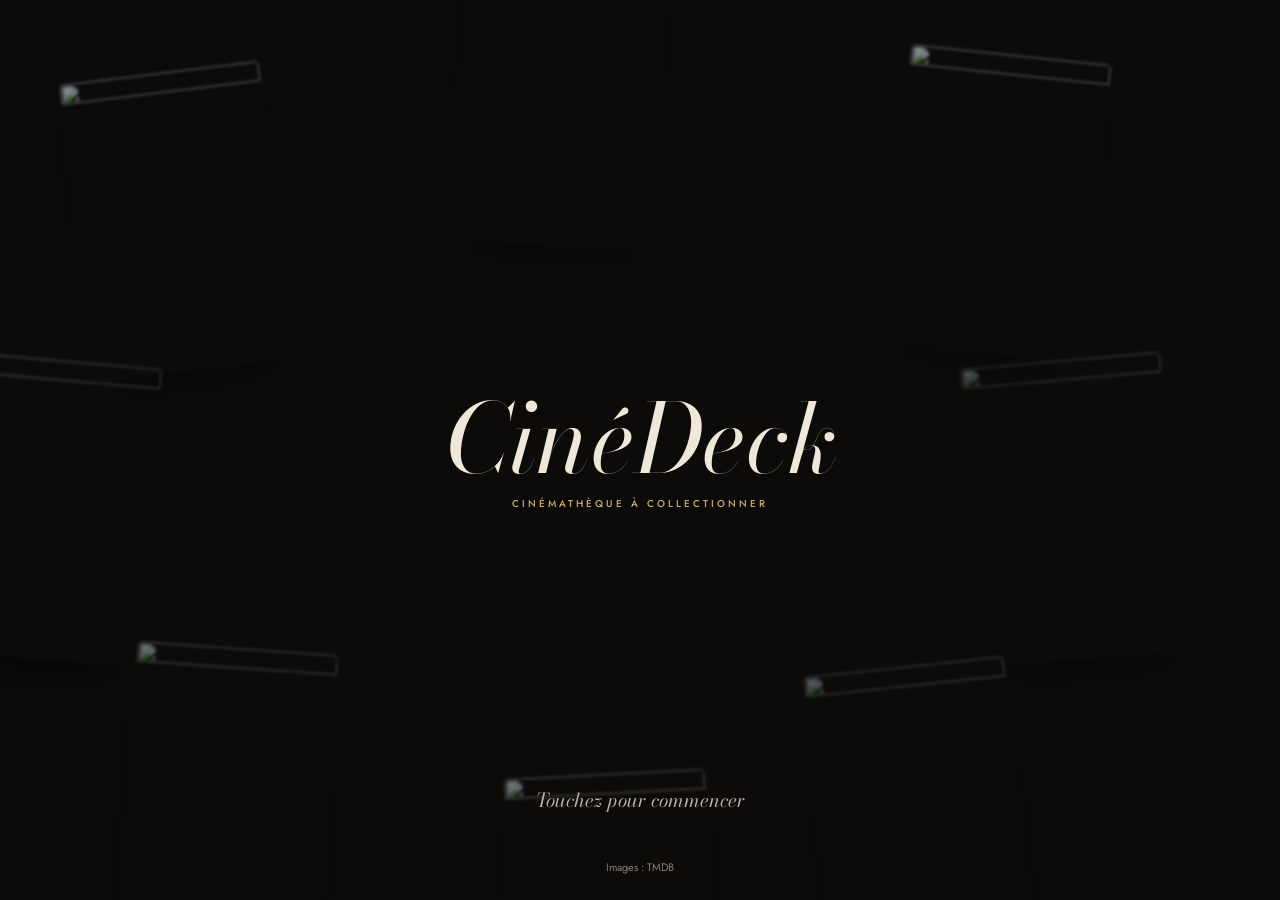
==== commit 6b5daa5b: "Version épurée de CinéDeck : un écran, un objet, un geste Écran d'accueil « Touchez pour commencer »" ====
--- a/cinedeck/index.html
+++ b/cinedeck/index.html
@@ -12,21 +12,20 @@
 </head>
 <body>
 <!--APP-->
-<div class="vignette" aria-hidden="true"></div>
-
-<header class="masthead">
-  <a class="wordmark" href="#packs" aria-label="CinéDeck, programme"><b>CinéDeck</b><span>Cinémathèque à collectionner</span></a>
-  <nav class="topnav" id="topnav" aria-label="Navigation principale"></nav>
-  <div class="purse" id="purse"></div>
+<header class="topbar">
+  <a class="wordmark" href="#packs" aria-label="CinéDeck, accueil">CinéDeck</a>
+  <span class="purse" id="purse"></span>
 </header>
 
 <main class="view" id="view"></main>
 
 <div class="capsule" id="capsule" hidden></div>
-<nav class="tabbar" id="tabbar" aria-label="Navigation"></nav>
+<nav class="navbar" id="navbar" aria-label="Navigation"></nav>
 <div class="sheet" id="sheet" role="dialog" aria-modal="true" aria-label="Détail de la carte" hidden></div>
+<div class="drawer-wrap" id="drawer" hidden></div>
 <div class="stage" id="stage" role="dialog" aria-modal="true" aria-label="Ouverture d'une bobine" hidden></div>
 <aside class="demo" id="demo" role="dialog" aria-label="Mode démo" hidden></aside>
+<div class="splash" id="splash" hidden></div>
 <div class="toasts" id="toasts" aria-live="polite"></div>
 <div class="grain" aria-hidden="true"></div>
 <!--/APP-->
--- a/cinedeck/styles.css
+++ b/cinedeck/styles.css
@@ -1,156 +1,125 @@
-/* Direction « Croisette » — une soirée de gala dans un vieux palais du cinéma.
-   Noir profond, ivoire, or patiné, rouge tapis réservé aux accents. Typographie Bodoni + Jost, filets fins, images en majesté. */
+/* Direction « Croisette, épurée » — un écran, un objet, un geste.
+   Noir profond, ivoire, or patiné ; rouge tapis en accent. Bodoni pour les titres, Jost pour les petites capitales. */
 :root {
   color-scheme: dark;
-  /* Salle */
   --noir: #0b0a09;
-  --noir-2: #12100e;
-  --noir-3: #1b1815;
-  --line: rgba(239, 231, 216, .13);
-  --line-2: rgba(239, 231, 216, .26);
+  --noir-2: #141210;
+  --noir-3: #1c1916;
+  --line: rgba(239, 231, 216, .12);
+  --line-2: rgba(239, 231, 216, .24);
   --ivoire: #efe7d8;
   --ivoire-2: #bcb3a4;
-  --ivoire-3: #847c70;
-  /* Or & rouge */
+  --ivoire-3: #857d71;
   --or: #c8a96a;
   --or-clair: #e8d6a6;
-  --or-sombre: #8a6f3c;
   --argent: #c3c6cb;
   --rouge: #8e1b24;
-  --rouge-clair: #b3262f;
+  --rouge-clair: #c0333d;
   --papier: #ece3cf;
   --encre: #241c16;
   --gilt: linear-gradient(135deg, #f3e3b5 0%, #b18c48 22%, #f6e8c2 45%, #8f6d34 70%, #e6cf98 100%);
-  /* Typo */
   --f-display: 'Bodoni Moda', 'Didot', 'Bodoni 72', 'Bodoni MT', Georgia, serif;
   --f-sans: 'Jost', 'Futura', 'Century Gothic', 'Avenir Next', system-ui, sans-serif;
-  /* Gabarit */
   --gl: max(16px, env(safe-area-inset-left, 0px));
   --gr: max(16px, env(safe-area-inset-right, 0px));
   --sb: env(safe-area-inset-bottom, 0px);
-  --head-h: 74px;
 }
 
 * { box-sizing: border-box; }
 [hidden] { display: none !important; }
 html { background: var(--noir); }
-body {
-  margin: 0; min-height: 100%; background: var(--noir); color: var(--ivoire);
-  font-family: var(--f-sans); font-weight: 400; font-size: 15px; line-height: 1.55;
-  -webkit-font-smoothing: antialiased; overflow-x: clip;
-}
+body { margin: 0; min-height: 100%; background: var(--noir); color: var(--ivoire); font: 400 15px/1.55 var(--f-sans); -webkit-font-smoothing: antialiased; overflow-x: clip; }
 body::before { content: ""; position: fixed; inset: 0 0 auto; height: env(safe-area-inset-top, 0px); z-index: 40; background: var(--noir); }
 body.no-scroll { overflow: hidden; }
 button, input { font: inherit; color: inherit; }
 button { cursor: pointer; -webkit-tap-highlight-color: transparent; }
 a { color: inherit; }
 :focus-visible { outline: 1px solid var(--or); outline-offset: 4px; }
-h1, h2, h3, h4 { margin: 0; font-family: var(--f-display); font-weight: 400; line-height: 1.02; letter-spacing: -.01em; text-wrap: balance; }
-p { margin: 0; }
+h1, h2, h3, p { margin: 0; }
+h1, h2, h3 { font-family: var(--f-display); font-weight: 400; line-height: 1.05; text-wrap: balance; }
 img { max-width: 100%; }
 .ico { width: 1.1em; height: 1.1em; fill: none; stroke: currentColor; stroke-width: 1.3; stroke-linecap: round; stroke-linejoin: round; flex: none; }
 .sr-only { position: absolute; width: 1px; height: 1px; overflow: hidden; clip: rect(0 0 0 0); white-space: nowrap; }
-.kicker { font: 500 .66rem/1.3 var(--f-sans); letter-spacing: .32em; text-transform: uppercase; color: var(--or); }
-.it { font-family: var(--f-display); font-style: italic; }
-.fine { font-size: .78rem; color: var(--ivoire-3); }
-.muted { color: var(--ivoire-2); }
-.display { font-size: clamp(2.8rem, 8vw, 5.6rem); font-weight: 400; letter-spacing: -.02em; }
-.grain { position: fixed; inset: -50%; z-index: 300; pointer-events: none; opacity: .05; mix-blend-mode: overlay;
+.caps { font: 500 .62rem/1.3 var(--f-sans); letter-spacing: .3em; text-transform: uppercase; color: var(--or); }
+.hint { font: italic 400 1.02rem/1.3 var(--f-display); color: var(--ivoire-3); }
+.grain { position: fixed; inset: -50%; z-index: 300; pointer-events: none; opacity: .045; mix-blend-mode: overlay;
   background-image: url("data:image/svg+xml;utf8,<svg xmlns='http://www.w3.org/2000/svg' width='180' height='180'><filter id='n'><feTurbulence type='fractalNoise' baseFrequency='.9' numOctaves='2' stitchTiles='stitch'/><feColorMatrix values='0 0 0 0 1 0 0 0 0 1 0 0 0 0 1 0 0 0 1 0'/></filter><rect width='100%' height='100%' filter='url(%23n)'/></svg>");
   animation: grain 1s steps(4) infinite; }
 @keyframes grain { 25% { transform: translate(-2%, 1%); } 50% { transform: translate(1%, -2%); } 75% { transform: translate(-1%, -1%); } }
-.vignette { position: fixed; inset: 0; z-index: 0; pointer-events: none; background: radial-gradient(130% 100% at 50% 30%, transparent 60%, rgba(0, 0, 0, .6)); }
+@keyframes fade { from { opacity: 0; } }
 
 /* ───────── Boutons ───────── */
-.btn {
-  display: inline-flex; align-items: center; justify-content: center; gap: .9em; white-space: nowrap;
-  font: 500 .7rem/1 var(--f-sans); letter-spacing: .28em; text-transform: uppercase; text-decoration: none;
-  padding: 1.25em 2.1em; border: 1px solid var(--line-2); border-radius: 0; background: transparent; color: var(--ivoire);
-  transition: border-color .3s, color .3s, background .3s;
-}
-.btn:hover { border-color: var(--or); color: var(--or-clair); }
+.btn { display: inline-flex; align-items: center; justify-content: center; gap: .8em; white-space: nowrap; padding: 1.2em 2em; border: 1px solid var(--line-2); border-radius: 999px; background: transparent; color: var(--ivoire); text-decoration: none;
+  font: 500 .7rem/1 var(--f-sans); letter-spacing: .26em; text-transform: uppercase; transition: background .3s, border-color .3s, color .3s; }
+.btn:hover { border-color: var(--or); }
+.btn-red { background: var(--rouge); border-color: var(--rouge); color: #fbf1e3; }
+.btn-red:hover { background: var(--rouge-clair); border-color: var(--rouge-clair); }
+.btn-ivory { background: var(--ivoire); border-color: var(--ivoire); color: var(--noir); }
+.btn-ivory:hover { background: var(--or-clair); border-color: var(--or-clair); }
+.btn-wide { width: min(300px, 100%); }
+.btn-sm { padding: 1em 1.4em; font-size: .62rem; }
 .btn .ico { width: 1.3em; height: 1.3em; }
-.btn-red { background: var(--rouge); border-color: var(--rouge); color: #fbf1e3; }
-.btn-red:hover { background: var(--rouge-clair); border-color: var(--rouge-clair); color: #fff; }
-.btn-ivory { background: var(--ivoire); border-color: var(--ivoire); color: var(--noir); }
-.btn-ivory:hover { background: var(--or-clair); border-color: var(--or-clair); color: var(--noir); }
-.btn-sm { padding: 1em 1.5em; font-size: .64rem; }
-.btn[disabled] { opacity: .4; pointer-events: none; }
-.link-btn { display: inline-flex; align-items: center; gap: .6em; padding: .4em 0; border: 0; background: none; color: var(--ivoire-2);
-  font: 500 .66rem/1 var(--f-sans); letter-spacing: .26em; text-transform: uppercase; text-decoration: none; border-bottom: 1px solid transparent; transition: color .3s, border-color .3s; }
-.link-btn:hover { color: var(--ivoire); border-bottom-color: var(--or); }
-.circle-btn { width: 44px; height: 44px; border-radius: 50%; flex: none; display: inline-grid; place-items: center; border: 1px solid var(--line-2); background: transparent; color: var(--ivoire); transition: border-color .3s, background .3s; }
-.circle-btn:hover { border-color: var(--or); }
-.circle-btn .ico { width: 15px; height: 15px; }
-.circle-btn.lg { width: 64px; height: 64px; }
+.btn .price { font: 400 1rem/1 var(--f-display); letter-spacing: 0; text-transform: none; opacity: .85; }
+.link-btn { display: inline-flex; align-items: center; gap: .6em; padding: .5em 0; border: 0; background: none; color: var(--ivoire-2); text-decoration: none;
+  font: 500 .62rem/1 var(--f-sans); letter-spacing: .26em; text-transform: uppercase; transition: color .3s; }
+.link-btn:hover { color: var(--ivoire); }
+.circle-btn { width: 44px; height: 44px; flex: none; border-radius: 50%; display: inline-grid; place-items: center; border: 0; background: none; color: var(--ivoire); box-shadow: inset 0 0 0 1px var(--line-2); transition: box-shadow .3s; }
+.circle-btn:hover { box-shadow: inset 0 0 0 1px var(--or); }
+.circle-btn .ico { width: 16px; height: 16px; }
+.circle-btn.lg { width: 60px; height: 60px; }
 .circle-btn.lg .ico { width: 20px; height: 20px; }
 
-/* ───────── En-tête ───────── */
-.masthead {
-  position: sticky; top: env(safe-area-inset-top, 0px); z-index: 30; height: var(--head-h);
-  display: flex; align-items: center; justify-content: space-between; gap: 20px;
-  padding-left: var(--gl); padding-right: var(--gr);
-  background: linear-gradient(180deg, rgba(11, 10, 9, .94) 0%, rgba(11, 10, 9, .7) 60%, transparent);
-}
-.wordmark { display: grid; gap: 3px; text-decoration: none; color: var(--ivoire); }
-.wordmark b { font: italic 400 1.6rem/1 var(--f-display); letter-spacing: .01em; }
-.wordmark span { font: 500 .52rem/1 var(--f-sans); letter-spacing: .38em; text-transform: uppercase; color: var(--or); display: none; }
-.topnav { display: none; gap: 34px; }
-.topnav a { position: relative; padding: 8px 0; font: 500 .66rem/1 var(--f-sans); letter-spacing: .28em; text-transform: uppercase; text-decoration: none; color: var(--ivoire-2); transition: color .3s; }
-.topnav a:hover { color: var(--ivoire); }
-.topnav a[aria-current="page"] { color: var(--ivoire); }
-.topnav a[aria-current="page"]::after { content: ""; position: absolute; left: 0; right: 0; bottom: 0; height: 1px; background: var(--or); }
-.purse { display: flex; align-items: center; gap: 18px; font: 500 .64rem/1 var(--f-sans); letter-spacing: .2em; text-transform: uppercase; color: var(--ivoire-2); }
-.purse b { font: 400 1.05rem/1 var(--f-display); letter-spacing: 0; color: var(--ivoire); margin-right: .4em; font-variant-numeric: lining-nums; }
-.purse .link-btn { font-size: .6rem; }
-.purse .add { display: none; }
-@media (min-width: 900px) {
-  .wordmark span { display: block; }
-  .topnav { display: flex; }
-  .purse .add { display: inline-flex; }
-  .masthead { padding-left: max(40px, env(safe-area-inset-left, 0px)); padding-right: max(40px, env(safe-area-inset-right, 0px)); }
-}
-/* Barre basse mobile */
-.tabbar { position: fixed; z-index: 35; left: 0; right: 0; bottom: 0; display: grid; grid-template-columns: repeat(5, 1fr);
-  padding: 8px var(--gr) calc(8px + var(--sb)) var(--gl); background: rgba(11, 10, 9, .96); border-top: 1px solid var(--line); backdrop-filter: blur(12px); }
-.tabbar a, .tabbar button { display: grid; justify-items: center; gap: 5px; padding: 6px 2px; border: 0; background: none; color: var(--ivoire-3); text-decoration: none;
-  font: 500 .5rem/1 var(--f-sans); letter-spacing: .18em; text-transform: uppercase; }
-.tabbar .ico { width: 20px; height: 20px; }
-.tabbar [aria-current="page"] { color: var(--ivoire); }
-.tabbar [aria-current="page"] .ico { color: var(--or); }
-@media (min-width: 900px) { .tabbar { display: none; } }
-
-/* ───────── Vue ───────── */
-.view { position: relative; z-index: 1; max-width: 1240px; margin: 0 auto; padding: 24px var(--gr) calc(150px + var(--sb)) var(--gl); display: flex; flex-direction: column; gap: 80px; }
-.view.under-head { margin-top: calc(-1 * var(--head-h)); padding-top: 0; }
-@media (min-width: 900px) { .view { padding-left: max(40px, env(safe-area-inset-left, 0px)); padding-right: max(40px, env(safe-area-inset-right, 0px)); gap: 110px; padding-bottom: 140px; } }
-.section { display: flex; flex-direction: column; gap: 28px; min-width: 0; }
-.sec-title { display: flex; flex-wrap: wrap; align-items: baseline; justify-content: space-between; gap: 6px 16px; padding-bottom: 14px; border-bottom: 1px solid var(--line); font-size: clamp(1.6rem, 4vw, 2.4rem); }
-.sec-title small { font: 500 .64rem/1 var(--f-sans); letter-spacing: .26em; text-transform: uppercase; color: var(--ivoire-3); white-space: nowrap; }
-.page-head { display: grid; gap: 14px; padding-top: 20px; }
-.page-head .count { font: italic 400 1.25rem/1.3 var(--f-display); color: var(--ivoire-2); }
-.page-head .count b { font-style: normal; color: var(--ivoire); }
+/* ───────── Barre haute & navigation ───────── */
+.topbar { position: sticky; top: env(safe-area-inset-top, 0px); z-index: 30; height: 60px; display: flex; align-items: center; justify-content: space-between;
+  padding-left: var(--gl); padding-right: var(--gr); background: linear-gradient(180deg, rgba(11, 10, 9, .95) 55%, rgba(11, 10, 9, 0)); }
+.wordmark { font: italic 400 1.4rem/1 var(--f-display); color: var(--ivoire); text-decoration: none; }
+.purse { display: inline-flex; align-items: center; gap: 8px; padding: 7px 14px; border-radius: 99px; box-shadow: inset 0 0 0 1px var(--line); font: 400 1rem/1 var(--f-display); font-variant-numeric: lining-nums; }
+.purse .ico { width: 16px; height: 16px; color: var(--or); }
+.navbar { position: fixed; z-index: 35; left: 50%; translate: -50% 0; bottom: calc(14px + var(--sb)); width: min(360px, calc(100% - 32px)); height: 58px;
+  display: grid; grid-template-columns: repeat(5, 1fr); border-radius: 29px; background: rgba(20, 18, 16, .92); backdrop-filter: blur(14px); -webkit-backdrop-filter: blur(14px);
+  box-shadow: inset 0 0 0 1px var(--line), 0 20px 40px -16px #000; }
+.navbar a, .navbar button { position: relative; display: grid; place-items: center; border: 0; background: none; color: var(--ivoire-3); transition: color .3s; }
+.navbar a:hover, .navbar button:hover { color: var(--ivoire-2); }
+.navbar .ico { width: 22px; height: 22px; }
+.navbar [aria-current="page"] { color: var(--ivoire); }
+.navbar [aria-current="page"]::after { content: ""; position: absolute; bottom: 8px; width: 4px; height: 4px; border-radius: 50%; background: var(--or); }
+
+.view { position: relative; z-index: 1; max-width: 560px; margin: 0 auto; padding: 6px var(--gr) calc(130px + var(--sb)) var(--gl); }
+.view.wide { max-width: 980px; }
+.page-title { font: italic 400 clamp(2.1rem, 8vw, 2.8rem)/1 var(--f-display); text-align: center; }
+
+/* ───────── Accueil ───────── */
+.home-bg { position: fixed; inset: 0 0 auto; height: 75vh; z-index: 0; pointer-events: none; overflow: hidden; }
+.home-bg img { width: 100%; height: 100%; object-fit: cover; filter: blur(30px) saturate(.85); opacity: .32; transform: scale(1.2); }
+.home-bg::after { content: ""; position: absolute; inset: 0; background: linear-gradient(180deg, rgba(11, 10, 9, .1), var(--noir) 96%); }
+.home { position: relative; display: grid; justify-items: center; gap: 22px; text-align: center; }
+.showcase { width: 100%; display: flex; justify-content: center; gap: 8px; padding: 12px; border-radius: 18px; background: rgba(239, 231, 216, .035); box-shadow: inset 0 0 0 1px var(--line); }
+.showcase img { width: calc((100% - 32px) / 5); max-width: 86px; aspect-ratio: 2 / 3; object-fit: cover; border-radius: 3px; box-shadow: 0 10px 18px -10px #000; }
+.can-row { width: 100%; display: grid; grid-template-columns: 44px minmax(0, 1fr) 44px; align-items: center; }
+.can-btn.home-can { justify-self: center; width: min(260px, 62vw); animation: float 5s ease-in-out infinite; }
+@keyframes float { 50% { translate: 0 -8px; } }
+.home-title { display: grid; gap: 8px; }
+.home-title h1 { font: italic 400 clamp(2.2rem, 9vw, 3rem)/1 var(--f-display); }
+.dots { display: flex; gap: 8px; }
+.dots i { width: 6px; height: 6px; border-radius: 50%; background: var(--line-2); }
+.dots i.on { background: var(--or); }
 
 /* ───────── Carte ───────── */
 .card {
-  --frame: rgba(239, 231, 216, .28);
-  --seal-bd: rgba(239, 231, 216, .5);
-  --seal-ink: var(--ivoire-2);
-  --seal-bg: rgba(11, 10, 9, .85);
+  --frame: rgba(239, 231, 216, .28); --seal-bd: rgba(239, 231, 216, .5); --seal-ink: var(--ivoire-2); --seal-bg: rgba(11, 10, 9, .85);
   position: relative; display: block; width: 100%; max-width: 100%; aspect-ratio: 5 / 7; container-type: inline-size;
   padding: 0; border: 0; border-radius: 2.4% / 1.7%; background: #15130f; color: var(--ivoire); text-align: left;
-  box-shadow: inset 0 0 0 1px rgba(255, 255, 255, .03), 0 18px 40px -24px rgba(0, 0, 0, .95);
+  box-shadow: 0 18px 36px -22px rgba(0, 0, 0, .95);
   transform: perspective(1000px) rotateX(var(--rx, 0deg)) rotateY(var(--ry, 0deg)) translateY(var(--lift, 0px));
-  transition: transform .7s cubic-bezier(.2, .7, .2, 1), box-shadow .5s;
+  transition: transform .7s cubic-bezier(.2, .7, .2, 1);
 }
-button.card:hover { --lift: -5px; box-shadow: inset 0 0 0 1px rgba(255, 255, 255, .03), 0 30px 50px -26px #000; }
+button.card:hover { --lift: -4px; }
 .card.is-tilting { transition: transform .1s linear; }
 .card.r-uncommon { --frame: rgba(195, 198, 203, .6); --seal-bd: var(--argent); --seal-ink: var(--argent); }
 .card.r-rare { --frame: rgba(200, 169, 106, .75); --seal-bd: var(--or); --seal-ink: var(--or-clair); }
 .card.r-epic { --frame: var(--or); --seal-bd: var(--or); --seal-ink: var(--or-clair); }
 .card.r-legendary { --frame: var(--or-clair); --seal-ink: #2a1d08; }
 .card.r-mythic { --frame: var(--or); --seal-ink: var(--or-clair); background: #060505; }
-/* Tranche dorée (Prestige, Légende) */
 .card.r-legendary::before, .card.r-mythic::before {
   content: ""; position: absolute; inset: 0; border-radius: inherit; padding: 1.3%; background: var(--gilt); pointer-events: none;
   -webkit-mask: linear-gradient(#000 0 0) content-box, linear-gradient(#000 0 0); -webkit-mask-composite: xor;
@@ -165,343 +134,218 @@
     linear-gradient(var(--frame), var(--frame)) 0 100% / 7cqi .3cqi no-repeat, linear-gradient(var(--frame), var(--frame)) 0 100% / .3cqi 7cqi no-repeat,
     linear-gradient(var(--frame), var(--frame)) 100% 100% / 7cqi .3cqi no-repeat, linear-gradient(var(--frame), var(--frame)) 100% 100% / .3cqi 7cqi no-repeat; }
 .card.r-epic .c-corners, .card.r-legendary .c-corners, .card.r-mythic .c-corners { display: block; }
-.c-img { position: absolute; left: 6cqi; right: 6cqi; top: 6cqi; bottom: 39cqi; overflow: hidden; background: #0e0c0a; }
-.c-img img { display: block; width: 100%; height: 100%; object-fit: cover; object-position: var(--focus, 50% 20%); transition: transform 1.2s cubic-bezier(.2, .7, .2, 1), filter .6s; }
-button.card:hover .c-img img { transform: scale(1.035); }
-.c-img::after { content: ""; position: absolute; inset: 0; box-shadow: inset 0 0 0 .3cqi rgba(0, 0, 0, .5), inset 0 -12cqi 14cqi -10cqi rgba(0, 0, 0, .55); }
+.c-img { position: absolute; left: 6cqi; right: 6cqi; top: 6cqi; bottom: 34cqi; overflow: hidden; background: #0e0c0a; }
+.c-img img { display: block; width: 100%; height: 100%; object-fit: cover; object-position: var(--focus, 50% 20%); }
+.c-img::after { content: ""; position: absolute; inset: 0; box-shadow: inset 0 0 0 .3cqi rgba(0, 0, 0, .5); }
 .t-actor .c-img img { filter: grayscale(1) contrast(1.08) brightness(.95); }
-.c-seal { position: absolute; z-index: 5; right: 8cqi; bottom: 32cqi; width: 14cqi; height: 14cqi; border-radius: 50%; display: grid; place-items: center;
-  border: .3cqi solid var(--seal-bd); background: var(--seal-bg); color: var(--seal-ink); font: italic 500 4.6cqi/1 var(--f-display); letter-spacing: .02em; }
+.c-seal { position: absolute; z-index: 5; right: 8cqi; bottom: 27cqi; width: 14cqi; height: 14cqi; border-radius: 50%; display: grid; place-items: center;
+  border: .3cqi solid var(--seal-bd); background: var(--seal-bg); color: var(--seal-ink); font: italic 500 4.6cqi/1 var(--f-display); }
 .c-seal .laurel { position: absolute; inset: 7%; width: 86%; height: 86%; fill: currentColor; opacity: .55; }
 .c-seal b { position: relative; font-weight: 500; }
-.card.r-legendary .c-seal { border: 0; background: var(--gilt); box-shadow: 0 0 0 .3cqi rgba(0, 0, 0, .5), 0 1cqi 3cqi rgba(0, 0, 0, .6); }
-.card.r-mythic .c-seal { border: .35cqi solid var(--or); background: radial-gradient(circle at 38% 32%, #c8343e, #7d1018 62%, #4d070c); box-shadow: 0 1cqi 3cqi rgba(0, 0, 0, .7); color: var(--or-clair); }
-.c-cap { position: absolute; z-index: 4; left: 7cqi; right: 7cqi; bottom: 7.4cqi; height: 29cqi; display: flex; flex-direction: column; gap: 1.2cqi; padding-top: 3cqi; }
+.card.r-legendary .c-seal { border: 0; background: var(--gilt); box-shadow: 0 0 0 .3cqi rgba(0, 0, 0, .5); }
+.card.r-mythic .c-seal { border: .35cqi solid var(--or); background: radial-gradient(circle at 38% 32%, #c8343e, #7d1018 62%, #4d070c); color: var(--or-clair); }
+.c-cap { position: absolute; z-index: 4; left: 7cqi; right: 7cqi; bottom: 7cqi; height: 24cqi; display: flex; flex-direction: column; justify-content: center; gap: 1.4cqi; }
 .c-type { font: 500 3.1cqi/1 var(--f-sans); letter-spacing: .3em; text-transform: uppercase; color: var(--ivoire-3); }
-.c-title { font: 500 6.3cqi/1.06 var(--f-display); color: var(--ivoire); display: -webkit-box; -webkit-line-clamp: 2; -webkit-box-orient: vertical; overflow: hidden; text-wrap: balance; }
+.c-title { font: 500 6.4cqi/1.06 var(--f-display); color: var(--ivoire); display: -webkit-box; -webkit-line-clamp: 2; -webkit-box-orient: vertical; overflow: hidden; text-wrap: balance; }
 .c-sub { font: italic 400 4.9cqi/1.15 var(--f-display); color: var(--ivoire-2); white-space: nowrap; overflow: hidden; text-overflow: ellipsis; }
-.c-meta { margin-top: auto; display: flex; justify-content: space-between; gap: 2cqi; font: 500 2.9cqi/1 var(--f-sans); letter-spacing: .24em; text-transform: uppercase; color: var(--ivoire-3); }
-.c-meta b { font-weight: 500; color: var(--seal-bd); }
-.card.r-legendary .c-meta b, .card.r-mythic .c-meta b { color: var(--or-clair); }
-.c-sheen { position: absolute; inset: 0; z-index: 6; border-radius: inherit; pointer-events: none; opacity: 0;
-  background: linear-gradient(115deg, transparent 38%, rgba(255, 244, 214, .18) 50%, transparent 62%) 0 0 / 300% 100%; }
-.card.r-mythic:hover .c-sheen, .card.r-legendary:hover .c-sheen { opacity: 1; animation: sheen 2.2s ease-in-out; }
-@keyframes sheen { from { background-position: 120% 0; } to { background-position: -20% 0; } }
 .c-glow { position: absolute; inset: 0; z-index: 6; border-radius: inherit; pointer-events: none; opacity: 0; transition: opacity .4s;
   background: radial-gradient(circle at var(--mx, 50%) var(--my, 30%), rgba(255, 246, 224, .12), transparent 55%); }
 .card.is-tilting .c-glow { opacity: 1; }
-/* Découverte : image éteinte */
 .card.is-discovered .c-img img { filter: grayscale(1) brightness(.5) contrast(1.1); }
-.c-flag { position: absolute; z-index: 5; left: 9cqi; top: 9cqi; padding: 1.6cqi 2.6cqi; font: 500 2.9cqi/1 var(--f-sans); letter-spacing: .28em; text-transform: uppercase; color: var(--ivoire); background: rgba(11, 10, 9, .75); border: .25cqi solid var(--line-2); }
-/* Nouveau */
-.c-new { position: absolute; z-index: 7; left: 50%; top: -2.6cqi; translate: -50% 0; padding: 1.6cqi 3.4cqi; white-space: nowrap; font: 500 3cqi/1 var(--f-sans); letter-spacing: .3em; text-transform: uppercase; color: #fbf1e3; background: var(--rouge); animation: fadeup .6s .5s both; }
-@keyframes fadeup { from { opacity: 0; translate: -50% 6px; } }
-/* Inconnue */
-.card.is-unknown { background: #0d0c0a; }
-.card.is-unknown .c-img { display: grid; place-items: center; background: radial-gradient(70% 60% at 50% 40%, rgba(200, 169, 106, .06), transparent 70%), #0a0908; box-shadow: inset 0 0 0 .3cqi rgba(200, 169, 106, .28); }
-.card.is-unknown .c-img::after { display: none; }
-.c-q { font: italic 400 44cqi/1 var(--f-display); color: rgba(200, 169, 106, .32); }
-.card.is-unknown .c-title { font-style: italic; color: var(--ivoire-3); font-weight: 400; }
-button.card.is-unknown:hover { --lift: -2px; }
+.c-new { position: absolute; z-index: 7; left: 50%; top: -3cqi; translate: -50% 0; padding: 1.8cqi 3.6cqi; white-space: nowrap; border-radius: 99px;
+  font: 500 3.2cqi/1 var(--f-sans); letter-spacing: .28em; text-transform: uppercase; color: #fbf1e3; background: var(--rouge); animation: fade .6s .5s both; }
+/* Variante compacte (classeur, rangées) : l'image seule */
+.card.compact .c-img { inset: 4.5cqi; }
+.card.compact .c-rule { inset: 2cqi; }
+.card.compact .c-corners { inset: 3.4cqi; }
+.card.compact .c-cap { display: none; }
+.card.compact .c-seal { right: 6.5cqi; bottom: 6.5cqi; width: 20cqi; height: 20cqi; font-size: 7.4cqi; }
+.card.compact .c-new { top: -5cqi; font-size: 5cqi; padding: 2.6cqi 5cqi; }
+/* Case vide du classeur */
+.slot { position: relative; display: grid; place-items: center; width: 100%; aspect-ratio: 5 / 7; border: 0; border-radius: 2.4% / 1.7%; background: rgba(239, 231, 216, .025); box-shadow: inset 0 0 0 1px var(--line);
+  color: rgba(239, 231, 216, .24); font: 400 clamp(1.1rem, 4.6vw, 1.7rem)/1 var(--f-display); font-variant-numeric: lining-nums; transition: background .3s; }
+.slot:hover { background: rgba(239, 231, 216, .05); }
+.slot.sm { font-size: 1.3rem; font-style: italic; }
 /* Dos de carte */
 .card-back { position: absolute; inset: 0; border-radius: 2.4% / 1.7%; overflow: hidden; display: grid; place-items: center; align-content: center; gap: 4cqi;
   background: radial-gradient(80% 60% at 50% 45%, rgba(200, 169, 106, .08), transparent 70%), repeating-conic-gradient(from 0deg at 50% 46%, rgba(200, 169, 106, .045) 0 4deg, transparent 4deg 12deg), #0d0c0a;
   box-shadow: 0 18px 40px -22px #000; }
 .card-back::before { content: ""; position: absolute; inset: 3cqi; border: .3cqi solid var(--or); opacity: .8; }
-.card-back::after { content: ""; position: absolute; inset: 4.4cqi; border: .2cqi solid var(--or); opacity: .4; }
-.cb-mono { width: 36cqi; height: 36cqi; border-radius: 50%; display: grid; place-items: center; border: .3cqi solid var(--or); color: var(--or-clair); font: italic 400 15cqi/1 var(--f-display); letter-spacing: -.04em; }
+.cb-mono { width: 36cqi; height: 36cqi; border-radius: 50%; display: grid; place-items: center; border: .3cqi solid var(--or); color: var(--or-clair); font: italic 400 15cqi/1 var(--f-display); }
 .cb-name { font: 500 3.4cqi/1 var(--f-sans); letter-spacing: .5em; text-transform: uppercase; color: var(--or); padding-left: .5em; }
 .shake { animation: shake .5s; }
 @keyframes shake { 20%, 60% { translate: -6px 0; } 40%, 80% { translate: 6px 0; } }
-.card-grid { display: grid; grid-template-columns: repeat(auto-fill, minmax(min(170px, 42vw), 1fr)); gap: 36px 22px; }
-.mini-grid { display: grid; grid-template-columns: repeat(auto-fill, minmax(min(120px, 27vw), 1fr)); gap: 16px; }
-.mini-grid figure { margin: 0; display: grid; gap: 8px; }
-.mini-grid figcaption { font: 500 .58rem/1 var(--f-sans); letter-spacing: .26em; text-transform: uppercase; color: var(--ivoire-3); text-align: center; }
+
+/* Ligne de rareté (sous une carte) */
+.rar-line { display: inline-flex; align-items: center; gap: 10px; font: 500 .6rem/1 var(--f-sans); letter-spacing: .3em; text-transform: uppercase; color: var(--ivoire-2); }
+.mini-seal { width: 24px; height: 24px; border-radius: 50%; display: grid; place-items: center; font: italic 500 .74rem/1 var(--f-display); letter-spacing: 0; box-shadow: inset 0 0 0 1px currentColor; }
+.rar-line.r-uncommon { color: var(--argent); }
+.rar-line.r-rare, .rar-line.r-epic { color: var(--or-clair); }
+.rar-line.r-legendary { color: var(--or-clair); }
+.rar-line.r-legendary .mini-seal { background: var(--gilt); color: #2a1d08; box-shadow: none; }
+.rar-line.r-mythic { color: var(--or-clair); }
+.rar-line.r-mythic .mini-seal { background: radial-gradient(circle at 38% 32%, #c8343e, #7d1018 62%); box-shadow: inset 0 0 0 1px var(--or); }
 
 /* ───────── Boîte de bobine ───────── */
 .can { position: relative; display: block; width: 100%; aspect-ratio: 1; container-type: inline-size; border-radius: 50%; }
-.can-shadow { position: absolute; left: 6%; right: 6%; bottom: -7%; height: 18%; border-radius: 50%; background: radial-gradient(closest-side, rgba(0, 0, 0, .85), transparent); }
+.can-shadow { position: absolute; pointer-events: none; left: 6%; right: 6%; bottom: -7%; height: 18%; border-radius: 50%; background: radial-gradient(closest-side, rgba(0, 0, 0, .85), transparent); }
 .can-inside { position: absolute; inset: 0; border-radius: 50%;
   background: radial-gradient(circle, #d9d3c6 0 7%, #2a2520 7.5% 9%, transparent 9.5%),
     radial-gradient(circle, transparent 0 18%, #3b2a1c 18.5%, #24190f 24%, #3a2819 30%, #1e150d 37%, #3a2819 44%, #20160e 52%, #34251a 60%, #1a120b 70%, transparent 70.5%),
     radial-gradient(circle, #8f8a81 0 86%, #5a564f 88%, #c7c2b8 92%, #6d6961 100%);
   box-shadow: 0 0 0 .6cqi #4b4741, inset 0 0 6cqi rgba(0, 0, 0, .7); }
-.can-inside::after { content: ""; position: absolute; inset: -20%; border-radius: 50%; background: radial-gradient(closest-side, rgba(255, 226, 170, .55), rgba(255, 200, 120, .12) 55%, transparent); opacity: 0; transition: opacity 1s; }
-.can.open .can-inside::after { opacity: 1; }
+.can-inside::after { content: ""; position: absolute; inset: -20%; border-radius: 50%; pointer-events: none; display: none; background: radial-gradient(closest-side, rgba(255, 226, 170, .55), rgba(255, 200, 120, .12) 55%, transparent); }
+.can.open .can-inside::after { display: block; animation: fade 1s both; }
 .can-lid { position: absolute; inset: 0; border-radius: 50%;
   background:
     radial-gradient(circle, transparent 0 40%, rgba(0, 0, 0, .22) 40.5% 41.2%, transparent 41.8% 46%, rgba(255, 255, 255, .22) 46.4%, transparent 47% 84%, rgba(0, 0, 0, .3) 84.5% 85.5%, rgba(255, 255, 255, .25) 86%, transparent 86.6%),
     conic-gradient(from 25deg, #d6d1c6, #8c877e 12%, #ece8df 25%, #7c776f 38%, #d3cec4 50%, #88837a 62%, #efebe3 75%, #827d74 88%, #d6d1c6);
   box-shadow: inset 0 0 0 1.1cqi #77726a, inset 0 0 0 1.5cqi #ddd8ce, inset 0 0 0 2cqi #5f5b54, inset 0 0 5cqi rgba(0, 0, 0, .35), 0 5cqi 9cqi rgba(0, 0, 0, .7); }
-.can-label { position: absolute; left: 50%; top: 50%; translate: -50% -50%; width: 58cqi; padding: 4.2cqi 4cqi 3.6cqi; display: grid; gap: 1.6cqi; justify-items: center; text-align: center;
+.can-label { position: absolute; left: 50%; top: 50%; translate: -50% -50%; width: 56cqi; padding: 4.4cqi 4cqi 4cqi; display: grid; gap: 2cqi; justify-items: center; text-align: center;
   background: linear-gradient(180deg, #f2ead8, #e3d8bf); color: var(--encre); box-shadow: 0 .6cqi 1.6cqi rgba(0, 0, 0, .45); border-radius: .6cqi; }
 .can-label::before { content: ""; position: absolute; inset: 1.4cqi; border: .25cqi solid rgba(36, 28, 22, .28); pointer-events: none; }
 .can-label .l-brand { font: 500 2.6cqi/1 var(--f-sans); letter-spacing: .42em; text-transform: uppercase; padding-left: .42em; }
 .can-label .l-band { width: 100%; height: 1.2cqi; background: var(--p-accent, var(--rouge)); }
-.can-label .l-name { font: italic 400 7.4cqi/1 var(--f-display); }
-.can-label .l-ed { font: 500 2.5cqi/1.2 var(--f-sans); letter-spacing: .22em; text-transform: uppercase; color: #5b4c3e; }
-.can-label .l-spec { font: 500 2.3cqi/1 var(--f-sans); letter-spacing: .3em; text-transform: uppercase; color: #7a6a5a; }
+.can-label .l-name { font: italic 400 7.6cqi/1 var(--f-display); }
 .can-btn { display: block; width: 100%; border: 0; padding: 0; background: none; border-radius: 50%; transition: transform .8s cubic-bezier(.2, .7, .2, 1); }
-.can-btn:hover { transform: translateY(-6px) rotate(-3deg); }
+.can-btn:hover { transform: rotate(-4deg); }
 .can.opening .can-lid { animation: unscrew 1.3s cubic-bezier(.55, 0, .3, 1) forwards; }
 @keyframes unscrew { 0% { transform: rotate(0); } 55% { transform: rotate(-240deg) scale(1.02); } 100% { transform: translate(85%, -70%) rotate(-300deg) scale(1.04); opacity: 0; } }
 
-/* ───────── Programme ───────── */
-.premiere { position: relative; width: 100vw; margin-left: calc(50% - 50vw); overflow: hidden; isolation: isolate; }
-.premiere-bg { position: absolute; inset: 0; z-index: -2; width: 100%; height: 100%; object-fit: cover; object-position: 50% 30%; }
-.premiere::before { content: ""; position: absolute; inset: 0; z-index: -1;
-  background: linear-gradient(90deg, rgba(11, 10, 9, .94) 0%, rgba(11, 10, 9, .78) 42%, rgba(11, 10, 9, .35) 75%, rgba(11, 10, 9, .55) 100%), linear-gradient(180deg, rgba(11, 10, 9, .7) 0%, transparent 22%, transparent 70%, var(--noir) 100%); }
-.premiere-inner { max-width: 1240px; margin: 0 auto; display: grid; gap: 40px; align-items: center;
-  padding: calc(var(--head-h) + 48px) var(--gr) 70px var(--gl); }
-.premiere-text { display: grid; gap: 20px; justify-items: start; min-width: 0; max-width: 620px; }
-.premiere h1 { font-size: clamp(3rem, 10vw, 6.6rem); line-height: .95; letter-spacing: -.025em; overflow-wrap: anywhere; }
-.premiere .ed { font: italic 400 clamp(1.4rem, 3.4vw, 2rem)/1.1 var(--f-display); color: var(--or-clair); margin-top: -6px; }
-.premiere .desc { color: var(--ivoire-2); font-size: 1rem; max-width: 46ch; }
-.facts-line { display: flex; flex-wrap: wrap; gap: 8px 26px; margin: 0; padding: 14px 0; border-top: 1px solid var(--line); border-bottom: 1px solid var(--line); }
-.facts-line div { display: grid; gap: 4px; }
-.facts-line dt { font: 500 .56rem/1 var(--f-sans); letter-spacing: .3em; text-transform: uppercase; color: var(--ivoire-3); }
-.facts-line dd { margin: 0; font: 400 1.25rem/1 var(--f-display); }
-.premiere-cta { display: flex; flex-wrap: wrap; align-items: center; gap: 14px 22px; }
-.odds-line { font: 400 .74rem/1.7 var(--f-sans); color: var(--ivoire-3); letter-spacing: .04em; }
-.odds-line b { font-weight: 500; color: var(--ivoire-2); }
-.premiere-can { justify-self: center; width: min(300px, 70vw); }
-@media (min-width: 900px) {
-  .premiere-inner { grid-template-columns: 1fr 360px; padding-left: max(40px, env(safe-area-inset-left, 0px)); padding-right: max(40px, env(safe-area-inset-right, 0px)); padding-bottom: 110px; }
-  .premiere-can { width: 340px; }
-}
-.lineup { margin: 0; padding: 0; list-style: none; }
-.lineup button { width: 100%; display: grid; grid-template-columns: 64px minmax(0, 1fr) auto; gap: 22px; align-items: center; padding: 22px 0; border: 0; border-bottom: 1px solid var(--line); background: none; color: var(--ivoire); text-align: left; transition: background .3s, padding .4s; }
-.lineup button:hover { background: linear-gradient(90deg, rgba(239, 231, 216, .035), transparent); padding-left: 10px; }
-.lineup .can { width: 64px; }
-.lineup .can-label { padding: 2cqi; }
-.lineup .can-label > :not(.l-band) { display: none; }
-.lineup .can-label .l-band { height: 4cqi; }
-.lineup .h { font: 400 clamp(1.4rem, 3.4vw, 2rem)/1.05 var(--f-display); }
-.lineup .ed { font: italic 400 1.05rem/1.2 var(--f-display); color: var(--ivoire-2); }
-.lineup .meta { display: none; font: 500 .6rem/1.6 var(--f-sans); letter-spacing: .24em; text-transform: uppercase; color: var(--ivoire-3); text-align: right; }
-.lineup button[aria-pressed="true"] .h { color: var(--or-clair); }
-.lineup button[aria-pressed="true"] .meta { color: var(--or); }
-@media (min-width: 640px) { .lineup .meta { display: block; } }
-.lineup .arrow { color: var(--ivoire-3); }
-.salles { margin: 0; padding: 0; list-style: none; display: grid; }
-.salles button { width: 100%; display: grid; grid-template-columns: 92px minmax(0, 1fr) auto; gap: 18px; align-items: baseline; padding: 20px 0; border: 0; border-bottom: 1px solid var(--line); background: none; color: var(--ivoire); text-align: left; }
-.salles button:hover .h { color: var(--or-clair); }
-.salles .no { font: 500 .6rem/1 var(--f-sans); letter-spacing: .3em; text-transform: uppercase; color: var(--or); }
-.salles .h { font: 400 clamp(1.25rem, 3vw, 1.65rem)/1.1 var(--f-display); transition: color .3s; }
-.salles .sub { font: italic 400 1rem/1.3 var(--f-display); color: var(--ivoire-3); }
-.credits-line { font-size: .72rem; color: var(--ivoire-3); max-width: 70ch; }
-.credits-line a { color: var(--ivoire-2); }
-
 /* ───────── Collection ───────── */
-.strip { display: grid; grid-template-columns: repeat(var(--n), minmax(0, 1fr)); gap: 2px; padding: 10px 0; border-top: 1px solid var(--line); border-bottom: 1px solid var(--line); }
-.fr { height: 22px; background: #1d1a16; }
-.fr.s-owned { background: var(--ivoire); }
-.fr.s-owned.r-rare, .fr.s-owned.r-epic { background: var(--or); }
-.fr.s-owned.r-legendary { background: var(--gilt); }
-.fr.s-owned.r-mythic { background: var(--rouge-clair); }
-.fr.s-discovered { background: #4d4740; }
-.legend { display: flex; flex-wrap: wrap; gap: 8px 22px; font-size: .74rem; color: var(--ivoire-3); }
-.legend span { display: inline-flex; align-items: center; gap: 8px; }
-.legend i { width: 8px; height: 14px; display: inline-block; }
-.filters { display: grid; gap: 14px; }
-.filter-row { display: flex; gap: 6px 26px; overflow-x: auto; scrollbar-width: none; padding-bottom: 2px; }
-.filter-row::-webkit-scrollbar { display: none; }
-.filter-row button { flex: none; position: relative; padding: 8px 0; border: 0; background: none; color: var(--ivoire-3); font: 500 .64rem/1 var(--f-sans); letter-spacing: .26em; text-transform: uppercase; white-space: nowrap; transition: color .3s; }
-.filter-row button:hover { color: var(--ivoire); }
-.filter-row button[aria-pressed="true"] { color: var(--ivoire); }
-.filter-row button[aria-pressed="true"]::after { content: ""; position: absolute; left: 0; right: 0; bottom: 0; height: 1px; background: var(--or); }
-.filter-row em { font: italic 400 .9rem/1 var(--f-display); letter-spacing: 0; text-transform: none; margin-left: 6px; color: var(--ivoire-3); }
+.coll { display: grid; gap: 24px; }
+.counters { display: flex; justify-content: center; gap: 10px; flex-wrap: wrap; }
+.pill { display: inline-flex; align-items: center; gap: 9px; padding: 9px 18px; border-radius: 99px; box-shadow: inset 0 0 0 1px var(--line); font: 400 1.1rem/1 var(--f-display); color: var(--ivoire-3); font-variant-numeric: lining-nums; }
+.pill b { font-weight: 400; color: var(--ivoire); }
+.pill .ico { width: 16px; height: 16px; color: var(--or); }
+.binder { display: grid; grid-template-columns: repeat(3, minmax(0, 1fr)); gap: 12px; }
+@media (min-width: 700px) { .binder { grid-template-columns: repeat(5, minmax(0, 1fr)); gap: 18px; } }
 
 /* ───────── Fiche ───────── */
-.sheet { position: fixed; inset: 0; z-index: 50; overflow-y: auto; overscroll-behavior: contain; background: var(--noir); animation: fade .45s ease both; }
-.sheet.closing { animation: fade .25s ease reverse both; }
-@keyframes fade { from { opacity: 0; } }
-.sh-backdrop { position: absolute; left: 0; right: 0; top: 0; height: min(76vh, 720px); overflow: hidden; z-index: 0; }
-.sh-backdrop img { width: 100%; height: 100%; object-fit: cover; object-position: var(--focus, 50% 30%); animation: slowzoom 18s ease-out both; }
-.sh-backdrop.grey img { filter: grayscale(1) brightness(.6); }
-@keyframes slowzoom { from { transform: scale(1.08); } }
-.sh-backdrop::after { content: ""; position: absolute; inset: 0; background: linear-gradient(180deg, rgba(11, 10, 9, .55) 0%, rgba(11, 10, 9, .45) 35%, rgba(11, 10, 9, .85) 70%, var(--noir) 100%), linear-gradient(90deg, rgba(11, 10, 9, .6), transparent 60%); }
-.sheet-panel { position: relative; z-index: 1; max-width: 1200px; margin: 0 auto; padding: calc(10px + env(safe-area-inset-top, 0px)) var(--gr) calc(60px + var(--sb)) var(--gl); }
-.sheet-bar { position: sticky; top: 0; z-index: 5; display: flex; justify-content: space-between; align-items: center; height: 60px; margin-inline: calc(-1 * var(--gl)); padding-inline: var(--gl); background: linear-gradient(180deg, rgba(11, 10, 9, .92) 55%, rgba(11, 10, 9, 0)); }
-.sheet-layout { display: grid; gap: 40px; padding-top: 18px; }
-.sh-hero { display: grid; justify-items: center; gap: 14px; }
-.hero-card { width: min(280px, 68vw); touch-action: pan-y; }
-.sh-body { display: grid; gap: 56px; min-width: 0; animation: rise .8s .2s cubic-bezier(.2, .7, .2, 1) both; }
-@keyframes rise { from { opacity: 0; translate: 0 16px; } }
-@media (min-width: 900px) {
-  .sheet-panel { padding-left: max(40px, env(safe-area-inset-left, 0px)); padding-right: max(40px, env(safe-area-inset-right, 0px)); }
-  .sheet-layout { grid-template-columns: 320px minmax(0, 1fr); gap: 72px; align-items: start; padding-top: 70px; }
-  .sh-hero { position: sticky; top: 80px; }
-  .hero-card { width: 320px; }
-}
-.sh-head { display: grid; gap: 16px; }
-.sh-title { font-size: clamp(2.8rem, 8vw, 5.4rem); line-height: .96; letter-spacing: -.025em; overflow-wrap: anywhere; }
-.sh-orig { font: italic 400 clamp(1.3rem, 3vw, 1.8rem)/1.1 var(--f-display); color: var(--or-clair); }
-.billing { font: 400 .74rem/1.9 var(--f-sans); letter-spacing: .16em; text-transform: uppercase; color: var(--ivoire-3); max-width: 70ch; }
-.billing b { font-weight: 500; color: var(--ivoire); }
-.block { display: grid; gap: 22px; min-width: 0; }
-.sec-h { display: flex; align-items: center; gap: 16px; font: 500 .62rem/1 var(--f-sans); letter-spacing: .34em; text-transform: uppercase; color: var(--or); }
-.sec-h::after { content: ""; flex: 1; height: 1px; background: var(--line); }
-.sec-h small { font: italic 400 .95rem/1 var(--f-display); letter-spacing: 0; text-transform: none; color: var(--ivoire-3); order: 2; }
-.lede { font: 400 1.16rem/1.7 var(--f-display); color: #e4dccd; max-width: 60ch; }
-.lede.dropcap::first-letter { float: left; font: italic 400 4.4em/.8 var(--f-display); color: var(--or); margin: .06em .1em 0 0; }
-.dl { display: grid; grid-template-columns: repeat(auto-fit, minmax(min(220px, 100%), 1fr)); gap: 0 32px; margin: 0; }
-.dl div { padding: 14px 0; border-top: 1px solid var(--line); min-width: 0; }
-.dl dt { font: 500 .58rem/1 var(--f-sans); letter-spacing: .3em; text-transform: uppercase; color: var(--ivoire-3); }
-.dl dd { margin: 8px 0 0; font: 400 1.15rem/1.3 var(--f-display); }
-.trailer { position: relative; display: block; aspect-ratio: 16 / 9; overflow: hidden; text-decoration: none; color: var(--ivoire); background: #000; }
-.trailer img { width: 100%; height: 100%; object-fit: cover; transition: transform 1.2s cubic-bezier(.2, .7, .2, 1), filter .6s; filter: brightness(.7); }
-.trailer:hover img { transform: scale(1.03); filter: brightness(.85); }
-.trailer .ring { position: absolute; left: 50%; top: 50%; translate: -50% -50%; width: 84px; height: 84px; border-radius: 50%; border: 1px solid rgba(239, 231, 216, .8); display: grid; place-items: center; transition: scale .4s; }
-.trailer:hover .ring { scale: 1.06; }
-.trailer .ring .ico { width: 22px; height: 22px; margin-left: 3px; fill: currentColor; stroke: none; }
-.trailer .cap { position: absolute; left: 18px; right: 18px; bottom: 16px; display: flex; justify-content: space-between; gap: 10px; flex-wrap: wrap; font: 500 .6rem/1.3 var(--f-sans); letter-spacing: .28em; text-transform: uppercase; }
-.platforms { margin: 0; padding: 0; list-style: none; }
-.platforms a { display: grid; grid-template-columns: minmax(0, 1fr) auto auto; gap: 18px; align-items: baseline; padding: 16px 0; border-top: 1px solid var(--line); text-decoration: none; transition: padding .4s; }
-.platforms li:last-child a { border-bottom: 1px solid var(--line); }
-.platforms a:hover { padding-left: 8px; }
-.platforms b { font: 400 1.35rem/1.1 var(--f-display); }
-.platforms span { font: 500 .58rem/1 var(--f-sans); letter-spacing: .28em; text-transform: uppercase; color: var(--ivoire-3); }
-.platforms .ico { color: var(--or); }
-.score { display: flex; align-items: baseline; gap: 18px; flex-wrap: wrap; }
-.score b { font: 400 clamp(3.6rem, 9vw, 5rem)/.9 var(--f-display); letter-spacing: -.03em; }
-.score small { font: italic 400 1.4rem/1 var(--f-display); color: var(--ivoire-3); }
-.score span { font: 500 .58rem/1.6 var(--f-sans); letter-spacing: .3em; text-transform: uppercase; color: var(--ivoire-3); }
-.quotes { display: grid; gap: 28px; }
-.quote { margin: 0; display: grid; gap: 12px; padding-left: 22px; border-left: 1px solid var(--or-sombre); }
-.quote p { font: italic 400 clamp(1.2rem, 2.6vw, 1.5rem)/1.4 var(--f-display); color: #e9e1d2; }
-.quote footer { font: 500 .58rem/1 var(--f-sans); letter-spacing: .3em; text-transform: uppercase; color: var(--ivoire-3); }
-.quote footer b { font-weight: 500; color: var(--or); }
-.universe { display: grid; gap: 36px; }
-.uni-group { display: grid; gap: 16px; }
-.uni-head { display: flex; justify-content: space-between; align-items: baseline; font: 500 .6rem/1 var(--f-sans); letter-spacing: .3em; text-transform: uppercase; color: var(--ivoire-2); }
-.uni-head em { font: italic 400 1rem/1 var(--f-display); letter-spacing: 0; text-transform: none; color: var(--ivoire-3); }
-/* Carton de devinette (papier) */
-.carton { position: relative; display: grid; grid-template-columns: 112px minmax(0, 1fr); gap: 24px; align-items: start; padding: 26px; background: linear-gradient(180deg, #f1e8d6, var(--papier)); color: var(--encre); box-shadow: 0 24px 50px -30px #000; }
-.carton::before { content: ""; position: absolute; inset: 9px; border: 1px solid rgba(36, 28, 22, .22); pointer-events: none; }
-.carton form { position: relative; display: grid; gap: 14px; min-width: 0; }
-.carton .kicker { color: var(--rouge); }
-.carton label { font: italic 400 clamp(1.45rem, 4vw, 1.9rem)/1.1 var(--f-display); }
-.carton .field { display: flex; flex-wrap: wrap; gap: 12px; align-items: end; }
-.carton input { flex: 1 1 200px; min-width: 0; padding: 10px 0; border: 0; border-bottom: 1px solid var(--encre); border-radius: 0; background: transparent; color: var(--encre); font: 400 1.2rem/1.2 var(--f-display); outline: none; }
-.carton input::placeholder { color: #8b7d6c; font-style: italic; }
-.carton input:focus { border-bottom-color: var(--rouge); }
-.carton .msg { min-height: 1.3em; font: italic 400 1.02rem/1.3 var(--f-display); color: #5d4f42; }
-.carton .msg.bad { color: var(--rouge); }
-.carton.shake { animation: shake .5s; }
-.clues { margin: 0; padding: 0; list-style: none; display: grid; gap: 0; }
-.clues li { padding: 10px 0; border-top: 1px solid rgba(36, 28, 22, .18); font-size: .92rem; }
-.clues li b { font: 500 .58rem/1 var(--f-sans); letter-spacing: .28em; text-transform: uppercase; color: var(--rouge); margin-right: 10px; }
-.carton .card-wrap { position: relative; }
-.stamp { position: absolute; z-index: 10; left: 50%; top: 46%; translate: -50% -50%; rotate: -12deg; white-space: nowrap; padding: 8px 12px; font: 500 .62rem/1 var(--f-sans); letter-spacing: .3em; text-transform: uppercase; color: var(--rouge); border: 2px solid var(--rouge); outline: 1px solid var(--rouge); outline-offset: 2px; background: rgba(241, 232, 214, .85); }
-.carton.revealing .card { animation: reveal 1.1s cubic-bezier(.2, .7, .2, 1); }
-.carton.revealing .stamp { animation: stamp .5s .8s cubic-bezier(.2, 1.4, .4, 1) both; }
+.sheet { position: fixed; inset: 0; z-index: 50; overflow-y: auto; overscroll-behavior: contain; background: var(--noir); animation: fade .4s ease both; }
+.sheet.closing { animation: fade .22s ease reverse both; }
+.sheet-bg { position: fixed; inset: 0 0 auto; height: 80vh; pointer-events: none; overflow: hidden; }
+.sheet-bg img { width: 100%; height: 100%; object-fit: cover; filter: blur(36px) saturate(.9); opacity: .38; transform: scale(1.2); }
+.sheet-bg::after { content: ""; position: absolute; inset: 0; background: linear-gradient(180deg, rgba(11, 10, 9, .1), var(--noir) 95%); }
+.sheet-bg.grey img { filter: blur(36px) grayscale(1); }
+.sheet-panel { position: relative; max-width: 560px; margin: 0 auto; padding: env(safe-area-inset-top, 0px) var(--gr) calc(60px + var(--sb)) var(--gl); }
+.sheet-bar { position: sticky; top: 0; z-index: 5; height: 58px; display: flex; justify-content: space-between; align-items: center; }
+.detail { display: grid; justify-items: center; gap: 18px; text-align: center; animation: fade .5s .1s both; }
+.hero-card { width: min(290px, 72vw); touch-action: pan-y; }
+.detail-title { font: 400 clamp(2rem, 8vw, 2.7rem)/1.04 var(--f-display); }
+.detail-sub { font: italic 400 1.1rem/1.3 var(--f-display); color: var(--ivoire-3); margin-top: -10px; }
+.actions { display: flex; justify-content: center; gap: 28px; padding: 6px 0 2px; }
+.act { display: grid; justify-items: center; gap: 9px; border: 0; background: none; color: var(--ivoire-2); text-decoration: none; font: 500 .56rem/1 var(--f-sans); letter-spacing: .24em; text-transform: uppercase; }
+.act .circle { width: 56px; height: 56px; border-radius: 50%; display: grid; place-items: center; color: var(--ivoire); box-shadow: inset 0 0 0 1px var(--line-2); transition: box-shadow .3s; font: 400 1.15rem/1 var(--f-display); letter-spacing: 0; }
+.act:hover .circle { box-shadow: inset 0 0 0 1px var(--or); }
+.act .circle .ico { width: 20px; height: 20px; }
+.act .circle .ico.fill { fill: currentColor; stroke: none; margin-left: 3px; }
+.text { font: 400 1.05rem/1.65 var(--f-display); color: #ddd5c8; max-width: 44ch; }
+.text.clamp { display: -webkit-box; -webkit-line-clamp: 3; -webkit-box-orient: vertical; overflow: hidden; }
+.row-head { width: 100%; display: flex; justify-content: space-between; align-items: baseline; padding-top: 16px; border-top: 1px solid var(--line); font: 500 .6rem/1 var(--f-sans); letter-spacing: .3em; text-transform: uppercase; color: var(--ivoire-2); }
+.row-head em { font: italic 400 1rem/1 var(--f-display); letter-spacing: 0; text-transform: none; color: var(--ivoire-3); }
+.cardrow { width: 100%; display: flex; gap: 10px; overflow-x: auto; padding: 4px 2px 8px; scrollbar-width: none; scroll-snap-type: x mandatory; }
+.cardrow::-webkit-scrollbar { display: none; }
+.cardrow > * { flex: none; width: 92px; scroll-snap-align: start; }
+.cardrow figure { margin: 0; display: grid; gap: 6px; }
+.cardrow figcaption { font: italic 400 .9rem/1 var(--f-display); color: var(--ivoire-3); }
+.quiz { width: 100%; display: grid; gap: 12px; padding: 22px 20px; border-radius: 18px; background: rgba(239, 231, 216, .035); box-shadow: inset 0 0 0 1px var(--line); }
+.quiz-q { font: italic 400 1.45rem/1.15 var(--f-display); }
+.quiz form { display: flex; gap: 8px; }
+.quiz input { flex: 1; min-width: 0; padding: 12px 18px; border-radius: 99px; border: 0; outline: none; background: rgba(255, 255, 255, .05); box-shadow: inset 0 0 0 1px var(--line-2); font: 400 1.05rem/1.2 var(--f-display); color: var(--ivoire); }
+.quiz input:focus { box-shadow: inset 0 0 0 1px var(--or); }
+.quiz input::placeholder { color: var(--ivoire-3); font-style: italic; }
+.quiz .msg { font: italic 400 .98rem/1.3 var(--f-display); color: var(--ivoire-3); min-height: 1.3em; }
+.quiz .msg.bad { color: var(--rouge-clair); }
+.quiz.shake { animation: shake .5s; }
+.quiz.found { grid-template-columns: 72px minmax(0, 1fr); align-items: center; text-align: left; gap: 16px; }
+.quiz.found b { display: block; font: 400 1.35rem/1.1 var(--f-display); margin-top: 6px; }
+.quiz.found.revealing .card { animation: reveal 1s cubic-bezier(.2, .7, .2, 1); }
 @keyframes reveal { 0% { transform: perspective(700px) rotateY(180deg); filter: brightness(2); } }
-@keyframes stamp { from { scale: 2.4; opacity: 0; } }
-.carton h4 { font-size: 1.7rem; }
-@media (max-width: 460px) { .carton { grid-template-columns: 86px minmax(0, 1fr); gap: 16px; padding: 22px 18px; } }
-/* Lecteur */
-.listen { display: grid; grid-template-columns: auto minmax(0, 1fr); gap: 22px; align-items: center; padding: 24px 0; border-top: 1px solid var(--line); border-bottom: 1px solid var(--line); }
-.listen-meta { display: grid; gap: 6px; min-width: 0; }
-.listen-meta b { font: 400 1.5rem/1.1 var(--f-display); }
-.listen-meta span { font: italic 400 1rem/1.2 var(--f-display); color: var(--ivoire-3); }
-.prog { position: relative; height: 1px; background: var(--line-2); margin-top: 10px; }
+.player { width: 100%; display: grid; grid-template-columns: auto minmax(0, 1fr); gap: 16px; align-items: center; text-align: left; }
+.player .meta { display: grid; gap: 10px; min-width: 0; }
+.prog { position: relative; height: 1px; background: var(--line-2); }
 .prog i { position: absolute; left: 0; top: -.5px; height: 2px; width: 0; background: var(--or); }
-.listen .actions { grid-column: 1 / -1; display: flex; gap: 24px; flex-wrap: wrap; }
-/* Filmographie */
-.filmo { margin: 0; padding: 0; list-style: none; }
-.filmo button { width: 100%; display: grid; grid-template-columns: 58px 44px minmax(0, 1fr) auto; gap: 18px; align-items: center; padding: 12px 0; border: 0; border-top: 1px solid var(--line); background: none; color: var(--ivoire); text-align: left; }
-.filmo li:last-child button { border-bottom: 1px solid var(--line); }
-.filmo .yr { font: 400 1.3rem/1 var(--f-display); color: var(--or-clair); font-variant-numeric: lining-nums; }
-.filmo .th { width: 44px; aspect-ratio: 2 / 3; overflow: hidden; background: #0a0908; box-shadow: inset 0 0 0 1px rgba(200, 169, 106, .25); display: grid; place-items: center; font: italic 400 1.2rem/1 var(--f-display); color: rgba(200, 169, 106, .35); }
-.filmo .th img { width: 100%; height: 100%; object-fit: cover; display: block; }
-.filmo .ti { font: 400 1.15rem/1.2 var(--f-display); min-width: 0; }
-.filmo .locked .ti { font-style: italic; color: var(--ivoire-3); }
-.filmo .locked .yr { color: var(--ivoire-3); }
-.filmo .ra { font: 500 .56rem/1 var(--f-sans); letter-spacing: .26em; text-transform: uppercase; color: var(--ivoire-3); }
-.filmo button:not(.locked):hover .ti { color: var(--or-clair); }
-
-/* ───────── Bande originale ───────── */
-.bo-head { display: grid; grid-template-columns: auto minmax(0, 1fr); gap: 40px; align-items: center; padding-top: 20px; }
-.sleeve-wrap { position: relative; width: clamp(140px, 28vw, 230px); aspect-ratio: 1; margin-right: clamp(40px, 8vw, 80px); }
-.sleeve-disc { position: absolute; inset: 3%; border-radius: 50%; translate: 32% 0; transition: translate 1s cubic-bezier(.3, .7, .2, 1);
-  background: radial-gradient(circle, #111 0 3%, var(--or) 3.5% 28%, #0b0a09 29% 31%, transparent 31.5%), repeating-radial-gradient(circle, #0e0d0c 0 1.2%, #1b1917 1.4% 2%); box-shadow: 0 10px 30px rgba(0, 0, 0, .6); }
-.sleeve-wrap.playing .sleeve-disc { translate: 46% 0; animation: spin 3s linear infinite; }
-@keyframes spin { to { rotate: 360deg; } }
-.sleeve { position: absolute; inset: 0; z-index: 2; display: grid; align-content: space-between; padding: 12%; background: #0f0e0c; box-shadow: inset 0 0 0 1px rgba(200, 169, 106, .5), inset 0 0 0 6px #0f0e0c, inset 0 0 0 7px rgba(200, 169, 106, .25), 0 30px 50px -30px #000; }
-.sleeve span { font: 500 clamp(.45rem, 1.2vw, .58rem)/1 var(--f-sans); letter-spacing: .4em; text-transform: uppercase; color: var(--or); }
-.sleeve b { font: italic 400 clamp(1.5rem, 4.4vw, 2.6rem)/.95 var(--f-display); color: var(--ivoire); }
-.bo-title { width: 100%; padding: 0 0 6px; border: 0; border-bottom: 1px solid transparent; background: none; color: var(--ivoire); font: 400 clamp(2.2rem, 7vw, 4.6rem)/1 var(--f-display); letter-spacing: -.02em; }
-.bo-title:hover, .bo-title:focus { outline: none; border-bottom-color: var(--line-2); }
-@media (max-width: 600px) { .bo-head { grid-template-columns: 1fr; gap: 28px; } }
+
+/* ───────── Tiroir (feuille du bas) ───────── */
+.drawer-wrap { position: fixed; inset: 0; z-index: 65; display: grid; align-items: end; justify-items: center; background: rgba(0, 0, 0, .6); animation: fade .3s both; }
+.drawer { width: min(560px, 100%); max-height: 82vh; overflow-y: auto; background: var(--noir-2); border-radius: 24px 24px 0 0; box-shadow: inset 0 1px 0 var(--line-2);
+  padding: 12px var(--gr) calc(30px + var(--sb)) var(--gl); animation: up .4s cubic-bezier(.2, .7, .2, 1) both; }
+@keyframes up { from { translate: 0 40px; opacity: 0; } }
+.grip { width: 40px; height: 4px; border-radius: 2px; background: var(--line-2); margin: 0 auto 18px; }
+.drawer h3 { font: italic 400 1.7rem/1.1 var(--f-display); text-align: center; margin-bottom: 18px; }
+.dlist { margin: 0; padding: 0; list-style: none; }
+.dlist li, .dlist a { display: flex; align-items: center; justify-content: space-between; gap: 14px; padding: 15px 2px; border-top: 1px solid var(--line); text-decoration: none; }
+.dlist li > a { border: 0; padding: 0; flex: 1; }
+.dlist b { font: 400 1.2rem/1.2 var(--f-display); }
+.dlist span { font: 500 .58rem/1.4 var(--f-sans); letter-spacing: .24em; text-transform: uppercase; color: var(--ivoire-3); text-align: right; }
+.dlist small { display: block; font: 400 .82rem/1.4 var(--f-sans); color: var(--ivoire-3); margin-top: 3px; }
+.big-score { text-align: center; font: 400 4.4rem/1 var(--f-display); margin-bottom: 4px; }
+.big-score small { font: italic 400 1.4rem/1 var(--f-display); color: var(--ivoire-3); }
+.quote { margin: 0; padding: 18px 0; border-top: 1px solid var(--line); }
+.quote p { font: italic 400 1.2rem/1.4 var(--f-display); }
+.quote footer { margin-top: 8px; font: 500 .56rem/1 var(--f-sans); letter-spacing: .28em; text-transform: uppercase; color: var(--ivoire-3); }
+.drawer .note { margin-top: 16px; font-size: .76rem; color: var(--ivoire-3); text-align: center; }
+.drawer .note a { color: var(--ivoire-2); }
+
+/* ───────── B.O. ───────── */
+.bo { display: grid; gap: 22px; }
+.bo-head { display: grid; justify-items: center; gap: 14px; text-align: center; }
 .tracks { margin: 0; padding: 0; list-style: none; }
-.track { display: grid; grid-template-columns: 34px 56px minmax(0, 1fr) auto; gap: 18px; align-items: center; padding: 14px 0; border-top: 1px solid var(--line); }
-.tracks .track:last-child { border-bottom: 1px solid var(--line); }
-.track .n { font: italic 400 1.1rem/1 var(--f-display); color: var(--ivoire-3); text-align: center; }
-.track .th { width: 56px; height: 56px; overflow: hidden; background: #141210; }
+.track { display: grid; grid-template-columns: 56px minmax(0, 1fr) auto; gap: 14px; align-items: center; padding: 12px 0; border-top: 1px solid var(--line); }
+.track .th { width: 56px; height: 56px; border-radius: 4px; overflow: hidden; background: #141210; }
 .track .th img { width: 100%; height: 100%; object-fit: cover; display: block; }
 .track .t { display: grid; gap: 3px; min-width: 0; }
-.track .t b { font: 400 1.2rem/1.15 var(--f-display); white-space: nowrap; overflow: hidden; text-overflow: ellipsis; }
-.track .t span { font: italic 400 .98rem/1.2 var(--f-display); color: var(--ivoire-3); white-space: nowrap; overflow: hidden; text-overflow: ellipsis; }
-.track .acts { display: flex; gap: 8px; }
+.track .t b { font: 400 1.15rem/1.15 var(--f-display); white-space: nowrap; overflow: hidden; text-overflow: ellipsis; }
+.track .t span { font: italic 400 .95rem/1.2 var(--f-display); color: var(--ivoire-3); white-space: nowrap; overflow: hidden; text-overflow: ellipsis; }
+.track .acts { display: flex; gap: 6px; }
 .track.is-current .t b { color: var(--or-clair); }
-.track.locked { opacity: .45; }
-.track.locked .th { display: grid; place-items: center; font: italic 400 1.3rem/1 var(--f-display); color: rgba(200, 169, 106, .4); box-shadow: inset 0 0 0 1px rgba(200, 169, 106, .25); }
-.eq { display: inline-flex; gap: 2px; align-items: flex-end; height: 14px; }
-.eq i { width: 2px; background: var(--or); animation: eq .9s ease-in-out infinite; }
-.eq i:nth-child(2) { animation-delay: -.3s; } .eq i:nth-child(3) { animation-delay: -.6s; }
-@keyframes eq { 0%, 100% { height: 25%; } 50% { height: 100%; } }
+.bo .hint { text-align: center; }
+
 /* Capsule de lecture */
-.capsule { position: fixed; z-index: 34; left: 50%; translate: -50% 0; bottom: calc(78px + var(--sb)); width: min(560px, calc(100% - 24px)); }
-@media (min-width: 900px) { .capsule { bottom: 22px; } }
-.capsule-inner { position: relative; display: grid; grid-template-columns: 46px minmax(0, 1fr) auto; gap: 14px; align-items: center; padding: 8px 10px 8px 8px; background: rgba(18, 16, 14, .97); box-shadow: inset 0 0 0 1px var(--line-2), 0 20px 40px -18px #000; }
-.cap-th { width: 46px; height: 46px; overflow: hidden; }
+.capsule { position: fixed; z-index: 34; left: 50%; translate: -50% 0; bottom: calc(82px + var(--sb)); width: min(360px, calc(100% - 32px)); }
+.capsule-inner { position: relative; overflow: hidden; display: grid; grid-template-columns: 40px minmax(0, 1fr) auto; gap: 12px; align-items: center; padding: 7px 8px 7px 7px; border-radius: 26px; background: rgba(20, 18, 16, .96); box-shadow: inset 0 0 0 1px var(--line-2), 0 16px 30px -14px #000; }
+.cap-th { width: 40px; height: 40px; border-radius: 50%; overflow: hidden; }
 .cap-th img { width: 100%; height: 100%; object-fit: cover; display: block; }
+.cap-th.spin { animation: spin 4s linear infinite; }
+@keyframes spin { to { rotate: 360deg; } }
 .cap-meta { display: grid; min-width: 0; padding: 0; border: 0; background: none; text-align: left; }
-.cap-meta b { font: 400 1.05rem/1.2 var(--f-display); white-space: nowrap; overflow: hidden; text-overflow: ellipsis; }
-.cap-meta span { font: italic 400 .9rem/1.2 var(--f-display); color: var(--ivoire-3); white-space: nowrap; overflow: hidden; text-overflow: ellipsis; }
-.cap-ctrl { display: flex; gap: 6px; }
-.cap-ctrl .circle-btn { width: 38px; height: 38px; }
+.cap-meta b { font: 400 1rem/1.2 var(--f-display); white-space: nowrap; overflow: hidden; text-overflow: ellipsis; }
+.cap-meta span { font: italic 400 .85rem/1.2 var(--f-display); color: var(--ivoire-3); white-space: nowrap; overflow: hidden; text-overflow: ellipsis; }
+.cap-ctrl { display: flex; gap: 4px; }
+.cap-ctrl .circle-btn { width: 36px; height: 36px; }
 .cap-progress { position: absolute; left: 0; bottom: 0; height: 1px; width: 0; background: var(--or); }
 
-/* ───────── Accréditation ───────── */
-.accr { display: grid; gap: 50px; align-items: center; padding-top: 30px; }
-@media (min-width: 900px) { .accr { grid-template-columns: 330px minmax(0, 1fr); gap: 80px; } }
-.badge { position: relative; width: min(330px, 100%); justify-self: center; aspect-ratio: 3 / 4.3; display: grid; grid-template-rows: auto 1fr auto; background: linear-gradient(180deg, #f3ead8, var(--papier)); color: var(--encre); box-shadow: 0 40px 70px -40px #000; rotate: -2deg; }
-.badge::before { content: ""; position: absolute; left: 50%; top: -24px; width: 60px; height: 48px; translate: -50% 0; border: 2px solid #9c968c; border-bottom: 0; border-radius: 30px 30px 0 0; }
-.badge-top { position: relative; padding: 22px 22px 18px; background: var(--rouge); color: #fbf1e3; display: grid; gap: 4px; }
-.badge-top::before { content: ""; position: absolute; left: 50%; top: 10px; width: 46px; height: 8px; translate: -50% 0; border-radius: 4px; background: #5c1016; }
-.badge-top b { font: italic 400 1.7rem/1 var(--f-display); margin-top: 8px; }
-.badge-top span { font: 500 .54rem/1 var(--f-sans); letter-spacing: .36em; text-transform: uppercase; color: var(--or-clair); }
-.badge-body { display: grid; justify-items: center; align-content: center; gap: 10px; padding: 18px; text-align: center; }
-.badge-photo { width: 104px; height: 104px; border-radius: 50%; display: grid; place-items: center; background: #1a1612; color: var(--or-clair); font: italic 400 3.2rem/1 var(--f-display); box-shadow: 0 0 0 4px var(--papier), 0 0 0 5px rgba(36, 28, 22, .3); }
-.badge-body h1 { font-size: 2.4rem; }
-.badge-body .cat { font: italic 400 1.15rem/1.2 var(--f-display); color: #5d4f42; }
-.badge-body .role { font: 500 .56rem/1 var(--f-sans); letter-spacing: .34em; text-transform: uppercase; color: var(--rouge); }
-.badge-foot { display: flex; justify-content: space-between; align-items: end; gap: 12px; padding: 14px 20px 20px; border-top: 1px solid rgba(36, 28, 22, .2); }
-.badge-foot span { font: 500 .56rem/1.4 var(--f-sans); letter-spacing: .24em; text-transform: uppercase; color: #6b5d50; }
-.barcode { width: 92px; height: 30px; background: repeating-linear-gradient(90deg, var(--encre) 0 1px, transparent 1px 3px, var(--encre) 3px 5px, transparent 5px 6px, var(--encre) 6px 7px, transparent 7px 10px); }
-.stats { display: grid; grid-template-columns: repeat(auto-fit, minmax(92px, 1fr)); gap: 0; margin: 0; }
-.stats div { padding: 18px 0 18px 0; border-top: 1px solid var(--line); display: grid; gap: 6px; }
-.stats dt { order: 2; font: 500 .56rem/1.4 var(--f-sans); letter-spacing: .28em; text-transform: uppercase; color: var(--ivoire-3); }
-.stats dd { margin: 0; font: 400 2.8rem/1 var(--f-display); font-variant-numeric: lining-nums; }
-.next-cat { display: grid; gap: 10px; margin-top: 14px; }
-.next-cat i { display: block; height: 1px; background: var(--line-2); position: relative; }
-.next-cat i em { position: absolute; left: 0; top: -.5px; height: 2px; background: var(--or); }
-.ladder { display: grid; grid-auto-flow: column; grid-auto-columns: minmax(150px, 1fr); gap: 20px; overflow-x: auto; padding-bottom: 10px; scrollbar-width: thin; }
-.ladder figure { margin: 0; display: grid; gap: 14px; align-content: start; }
-.ladder figcaption { display: grid; gap: 4px; }
-.ladder figcaption b { font: 400 1.25rem/1.1 var(--f-display); }
-.ladder figcaption em { font: italic 400 .95rem/1 var(--f-display); color: var(--or); }
-.ladder figcaption span { font-size: .78rem; line-height: 1.4; color: var(--ivoire-3); }
-.states { display: grid; grid-template-columns: repeat(3, minmax(0, 1fr)); gap: 22px; max-width: 720px; }
-.states figure { margin: 0; display: grid; gap: 12px; }
-.states figcaption { font-size: .8rem; color: var(--ivoire-3); }
-.states figcaption b { display: block; font: 400 1.15rem/1.2 var(--f-display); color: var(--ivoire); }
+/* ───────── Profil ───────── */
+.profile { display: grid; justify-items: center; gap: 12px; text-align: center; padding-top: 8px; }
+.avatar { width: 92px; height: 92px; border-radius: 50%; display: grid; place-items: center; background: var(--noir-3); box-shadow: inset 0 0 0 1px var(--or); font: italic 400 2.6rem/1 var(--f-display); color: var(--or-clair); }
+.profile h1 { font-size: 2.4rem; margin-top: 6px; }
+.profile .hint { margin-top: -6px; }
+.stats3 { width: 100%; display: grid; grid-template-columns: repeat(3, 1fr); margin-top: 14px; border-top: 1px solid var(--line); border-bottom: 1px solid var(--line); }
+.stats3 div { padding: 20px 4px; display: grid; gap: 6px; }
+.stats3 div + div { box-shadow: inset 1px 0 0 var(--line); }
+.stats3 b { font: 400 2.2rem/1 var(--f-display); font-weight: 400; font-variant-numeric: lining-nums; }
+.stats3 span { font: 500 .54rem/1.4 var(--f-sans); letter-spacing: .24em; text-transform: uppercase; color: var(--ivoire-3); }
+.links { width: 100%; display: grid; }
+.row-link { display: flex; justify-content: space-between; align-items: center; padding: 18px 4px; border: 0; border-bottom: 1px solid var(--line); background: none; color: var(--ivoire); font: 400 1.15rem/1.2 var(--f-display); text-align: left; }
+.row-link .ico { color: var(--ivoire-3); }
+
+/* ───────── Écran d'accueil ───────── */
+.splash { position: fixed; inset: 0; z-index: 100; overflow: hidden; display: grid; place-items: center; background: var(--noir); cursor: pointer; }
+.splash.out { animation: fade .6s reverse forwards; pointer-events: none; }
+.splash-cards { position: absolute; inset: 0; }
+.splash-cards img { position: absolute; border-radius: 4px; object-fit: cover; aspect-ratio: 2 / 3; filter: blur(1.5px) brightness(.55) saturate(.85); box-shadow: 0 20px 40px -20px #000; animation: drift 14s ease-in-out infinite alternate; }
+@keyframes drift { to { translate: 0 -14px; } }
+.splash::after { content: ""; position: absolute; inset: 0; background: radial-gradient(60% 45% at 50% 50%, rgba(11, 10, 9, .85), rgba(11, 10, 9, .35) 70%, transparent); pointer-events: none; }
+.splash-center { position: relative; z-index: 1; display: grid; gap: 12px; justify-items: center; text-align: center; }
+.splash-center b { font: italic 400 clamp(3.4rem, 15vw, 6rem)/1 var(--f-display); }
+.splash-tap { position: absolute; z-index: 1; left: 0; right: 0; bottom: calc(90px + var(--sb)); text-align: center; font: italic 400 1.2rem/1 var(--f-display); color: var(--ivoire-2); animation: breathe 2.6s ease-in-out infinite; }
+@keyframes breathe { 50% { opacity: .35; } }
+.splash-credit { position: absolute; z-index: 1; left: 0; right: 0; bottom: calc(24px + var(--sb)); text-align: center; font-size: .68rem; color: var(--ivoire-3); }
 
 /* ───────── Ouverture d'une bobine ───────── */
 .stage { position: fixed; inset: 0; z-index: 60; overflow-y: auto; overflow-x: hidden; display: grid; place-items: center; background: #070605;
-  padding: calc(70px + env(safe-area-inset-top, 0px)) var(--gr) calc(30px + var(--sb)) var(--gl); animation: fade .6s ease both; }
+  padding: calc(64px + env(safe-area-inset-top, 0px)) var(--gr) calc(80px + var(--sb)) var(--gl); animation: fade .5s ease both; }
 .st-decor { position: fixed; inset: 0; width: 100%; height: 100%; pointer-events: none; }
 .st-spot { position: fixed; inset: 0; pointer-events: none; background: radial-gradient(38% 46% at 50% 44%, rgba(255, 236, 200, .12), transparent 70%); }
 .st-fx { position: fixed; inset: 0; width: 100%; height: 100%; z-index: 8; pointer-events: none; }
@@ -511,49 +355,41 @@
 @keyframes bulb { 0% { opacity: 0; scale: .4; } 15% { opacity: 1; scale: 1; } 100% { opacity: 0; scale: 1.1; } }
 .st-white { position: fixed; inset: 0; z-index: 9; pointer-events: none; background: #fff8ea; opacity: 0; }
 .st-white.go { animation: whiteflash .5s ease-out; }
-@keyframes whiteflash { 10% { opacity: .5; } 100% { opacity: 0; } }
-.st-close { position: fixed; z-index: 12; top: calc(18px + env(safe-area-inset-top, 0px)); right: max(18px, env(safe-area-inset-right, 0px)); }
-.st-inner { position: relative; z-index: 7; width: 100%; max-width: 1180px; display: grid; justify-items: center; gap: 30px; }
-.st-title { text-align: center; display: grid; gap: 12px; justify-items: center; }
-.st-title h2 { font: italic 400 clamp(2rem, 6vw, 3.4rem)/1.05 var(--f-display); }
-.st-title p { font: 400 .95rem/1.4 var(--f-sans); color: var(--ivoire-3); }
-.st-can { width: min(300px, 66vw); animation: descend 1.4s .3s cubic-bezier(.2, .7, .2, 1) both; }
+@keyframes whiteflash { 10% { opacity: .45; } 100% { opacity: 0; } }
+.st-close { position: fixed; z-index: 12; top: calc(16px + env(safe-area-inset-top, 0px)); right: max(18px, env(safe-area-inset-right, 0px)); }
+.st-inner { position: relative; z-index: 7; width: 100%; max-width: 720px; display: grid; justify-items: center; }
+.st-step { display: grid; justify-items: center; gap: 18px; text-align: center; width: 100%; }
+.st-name { font: italic 400 clamp(2rem, 8vw, 2.8rem)/1 var(--f-display); }
+.st-can { width: min(270px, 64vw); animation: descend 1.2s .2s cubic-bezier(.2, .7, .2, 1) both; }
 @keyframes descend { from { opacity: 0; translate: 0 -40px; } }
 .st-can[disabled] { cursor: default; }
 .st-can[disabled]:hover { transform: none; }
-.st-leader { position: fixed; inset: 0; z-index: 11; display: grid; place-items: center; background: #1c150d; }
-.st-leader::after { content: ""; position: absolute; inset: 0; background: radial-gradient(circle, transparent 50%, rgba(0, 0, 0, .55)); }
-.ld { position: relative; width: min(240px, 58vw); aspect-ratio: 1; border-radius: 50%; display: grid; place-items: center; }
-.ld::before, .ld::after { content: ""; position: absolute; background: rgba(239, 226, 196, .45); }
-.ld::before { left: -35%; right: -35%; top: 50%; height: 1px; }
-.ld::after { top: -35%; bottom: -35%; left: 50%; width: 1px; }
-.ld-sweep { position: absolute; inset: 0; border-radius: 50%; background: conic-gradient(rgba(239, 226, 196, .22) var(--sw), transparent 0); animation: ldsweep .32s linear both; }
-@property --sw { syntax: '<angle>'; initial-value: 0deg; inherits: false; }
-@keyframes ldsweep { from { --sw: 0deg; } to { --sw: 360deg; } }
-.ld-rings { position: absolute; inset: 0; border-radius: 50%; box-shadow: inset 0 0 0 2px rgba(239, 226, 196, .8), inset 0 0 0 14px transparent, inset 0 0 0 15px rgba(239, 226, 196, .5); }
-.ld b { position: relative; font: 400 clamp(5rem, 22vw, 8rem)/1 var(--f-display); color: #f1e4c6; }
-.pull-row { display: flex; flex-wrap: wrap; justify-content: center; gap: 22px; perspective: 1400px; }
-.flip { position: relative; width: clamp(126px, 17vw, 200px); aspect-ratio: 5 / 7; container-type: inline-size; border: 0; padding: 0; background: none;
-  animation: emerge .9s calc(var(--i) * 140ms) cubic-bezier(.2, .7, .2, 1) both; }
-@keyframes emerge { from { translate: 0 -24vh; scale: .35; opacity: 0; } }
-.flip-inner { position: absolute; inset: 0; transform-style: preserve-3d; transition: transform 1s cubic-bezier(.3, .9, .3, 1); }
+.reveal { display: grid; justify-items: center; gap: 18px; width: 100%; cursor: pointer; user-select: none; }
+.reveal-count { font: 500 .6rem/1 var(--f-sans); letter-spacing: .32em; text-transform: uppercase; color: var(--ivoire-3); }
+.reveal-slot { position: relative; width: min(290px, 70vw); aspect-ratio: 5 / 7; container-type: inline-size; }
+.flip { position: absolute; inset: 0; border: 0; padding: 0; background: none; animation: enter .7s cubic-bezier(.2, .7, .2, 1) both; }
+@keyframes enter { from { translate: 0 22vh; scale: .55; opacity: 0; } }
+.flip.leave { animation: leave .38s cubic-bezier(.5, 0, .7, .4) forwards; }
+@keyframes leave { to { translate: -70vw 0; rotate: -10deg; opacity: 0; } }
+.flip-inner { position: absolute; inset: 0; transform-style: preserve-3d; transition: transform .9s cubic-bezier(.3, .9, .3, 1); }
 .flip.flipped .flip-inner { transform: rotateY(180deg); }
 .face { position: absolute; inset: 0; backface-visibility: hidden; -webkit-backface-visibility: hidden; }
 .face-front { transform: rotateY(180deg); }
 .face-front .card { height: 100%; }
-.flip:not(.flipped):hover .flip-inner { transform: translateY(-6px); }
-.flip-halo { position: absolute; inset: -22%; border-radius: 50%; pointer-events: none; opacity: 0; background: radial-gradient(closest-side, var(--halo, rgba(239, 231, 216, .25)), transparent); filter: blur(10px); transition: opacity 1.2s; }
+.flip-halo { position: absolute; inset: -24%; border-radius: 50%; pointer-events: none; opacity: 0; background: radial-gradient(closest-side, var(--halo, rgba(239, 231, 216, .2)), transparent); filter: blur(12px); transition: opacity 1.2s; }
 .flip.flipped .flip-halo { opacity: 1; }
-.flip.tease:not(.flipped) .flip-halo { opacity: .5; animation: breathe 2.4s ease-in-out infinite; }
-@keyframes breathe { 50% { opacity: .15; } }
-.flip.r-common { --halo: rgba(239, 231, 216, .18); }
+.flip.tease:not(.flipped) .flip-halo { opacity: .55; animation: breathe 1.4s ease-in-out infinite; }
 .flip.r-uncommon { --halo: rgba(195, 198, 203, .3); }
-.flip.r-rare { --halo: rgba(200, 169, 106, .4); }
-.flip.r-epic { --halo: rgba(200, 169, 106, .55); }
-.flip.r-legendary { --halo: rgba(232, 214, 166, .7); }
-.flip.r-mythic { --halo: rgba(179, 38, 47, .65); }
-.st-actions { display: flex; flex-wrap: wrap; justify-content: center; align-items: center; gap: 16px 26px; }
-.st-sum { width: 100%; text-align: center; text-shadow: 0 2px 12px rgba(0, 0, 0, .9); font: italic 400 1.35rem/1.3 var(--f-display); color: var(--ivoire-2); }
+.flip.r-rare { --halo: rgba(200, 169, 106, .42); }
+.flip.r-epic { --halo: rgba(200, 169, 106, .58); }
+.flip.r-legendary { --halo: rgba(232, 214, 166, .72); }
+.flip.r-mythic { --halo: rgba(192, 51, 61, .7); }
+.reveal .rar-line { min-height: 24px; opacity: 0; transition: opacity .6s; }
+.reveal .rar-line.show { opacity: 1; }
+.st-skip { position: fixed; z-index: 12; right: max(22px, env(safe-area-inset-right, 0px)); bottom: calc(24px + var(--sb)); }
+.summary { width: min(640px, 100%); display: grid; grid-template-columns: repeat(3, minmax(0, 1fr)); gap: 14px; }
+@media (min-width: 620px) { .summary { grid-template-columns: repeat(5, minmax(0, 1fr)); } }
+.st-actions { display: flex; flex-wrap: wrap; justify-content: center; align-items: center; gap: 14px 24px; margin-top: 6px; }
 
 /* ───────── Panneau démo ───────── */
 .demo { position: fixed; z-index: 70; top: 0; right: 0; bottom: 0; width: min(400px, 100%); overflow-y: auto; background: var(--noir-2); box-shadow: -1px 0 0 var(--line), -30px 0 60px rgba(0, 0, 0, .7);
@@ -567,13 +403,13 @@
 .demo label small { margin-left: auto; font: 500 .52rem/1.4 var(--f-sans); letter-spacing: .2em; text-transform: uppercase; color: var(--ivoire-3); text-align: right; }
 .demo input[type="checkbox"] { accent-color: var(--or); width: 16px; height: 16px; flex: none; }
 .demo .row { display: flex; flex-wrap: wrap; gap: 10px; }
+.demo .tours { display: grid; }
+.demo .tours button { display: flex; justify-content: space-between; align-items: center; padding: 12px 0; border: 0; border-top: 1px solid var(--line); background: none; color: var(--ivoire); font: 400 1.05rem/1.2 var(--f-display); text-align: left; }
 
 /* ───────── Toasts ───────── */
-.toasts { position: fixed; z-index: 90; left: 50%; translate: -50% 0; bottom: calc(150px + var(--sb)); display: grid; gap: 8px; width: min(440px, calc(100% - 32px)); pointer-events: none; }
-@media (min-width: 900px) { .toasts { bottom: 100px; } }
-.toast { padding: 14px 18px; background: var(--papier); color: var(--encre); font: italic 400 1.02rem/1.35 var(--f-display); box-shadow: 0 20px 40px -12px rgba(0, 0, 0, .8); animation: toast .5s cubic-bezier(.2, .7, .2, 1) both; }
+.toasts { position: fixed; z-index: 90; left: 50%; translate: -50% 0; bottom: calc(150px + var(--sb)); display: grid; gap: 8px; width: min(420px, calc(100% - 32px)); pointer-events: none; }
+.toast { padding: 13px 18px; border-radius: 16px; background: var(--papier); color: var(--encre); font: italic 400 1rem/1.35 var(--f-display); text-align: center; box-shadow: 0 20px 40px -12px rgba(0, 0, 0, .8); animation: up .45s cubic-bezier(.2, .7, .2, 1) both; }
 .toast.out { animation: fade .3s reverse both; }
-@keyframes toast { from { translate: 0 14px; opacity: 0; } }
 
 @media (prefers-reduced-motion: reduce) {
   *, *::before, *::after { animation-duration: .01ms !important; animation-iteration-count: 1 !important; transition-duration: .01ms !important; }
